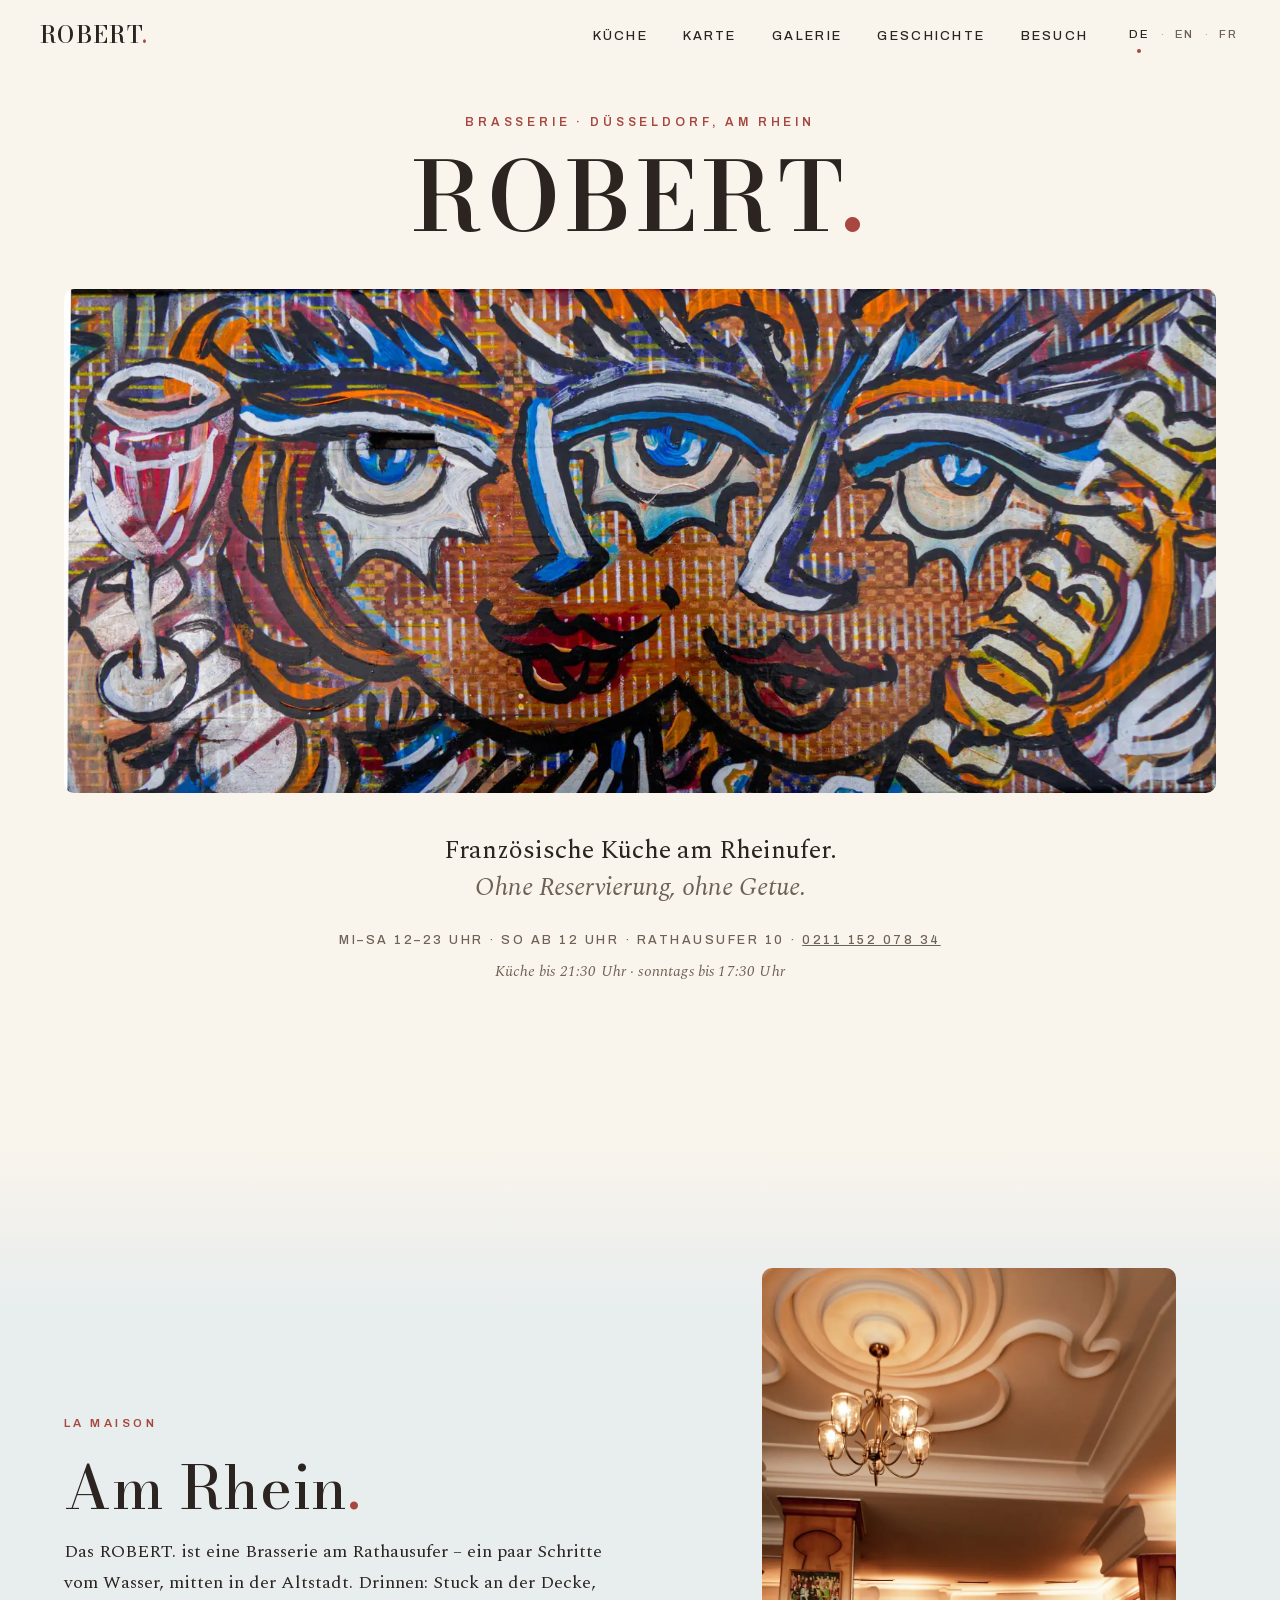
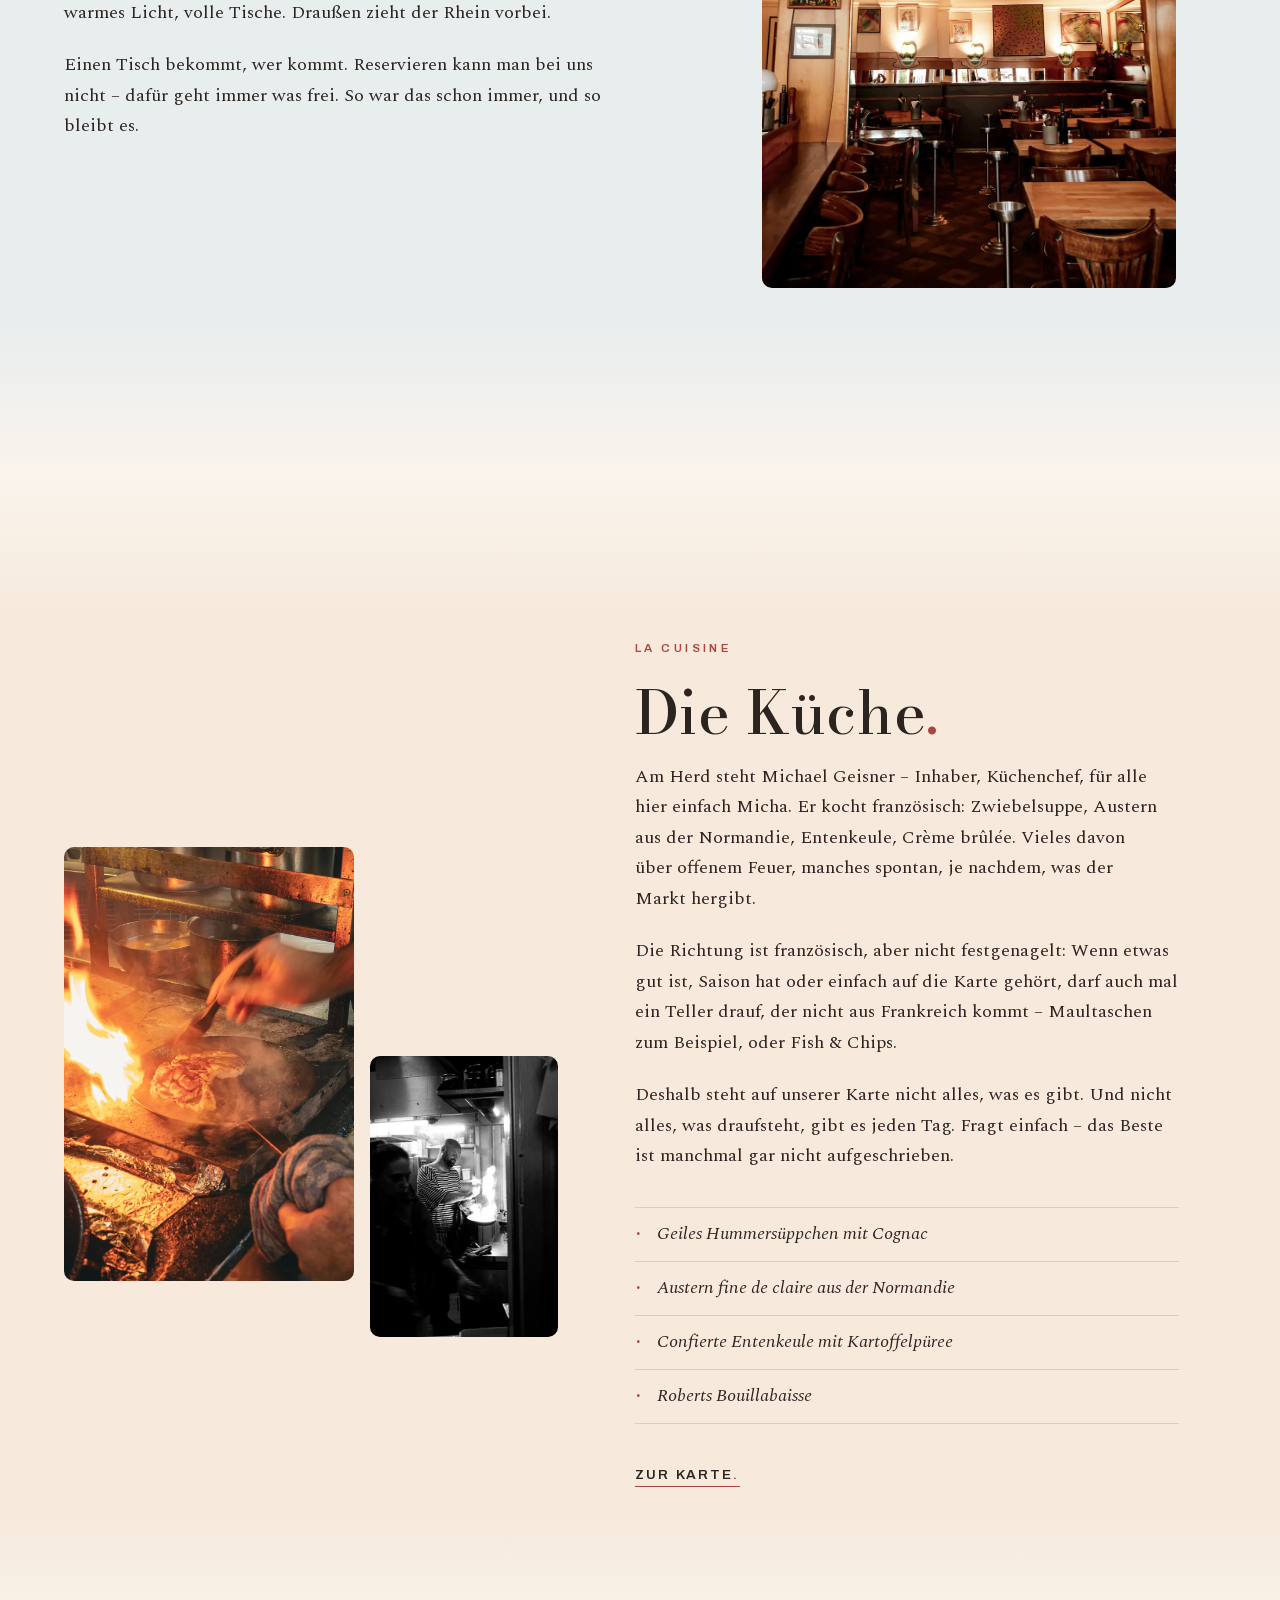
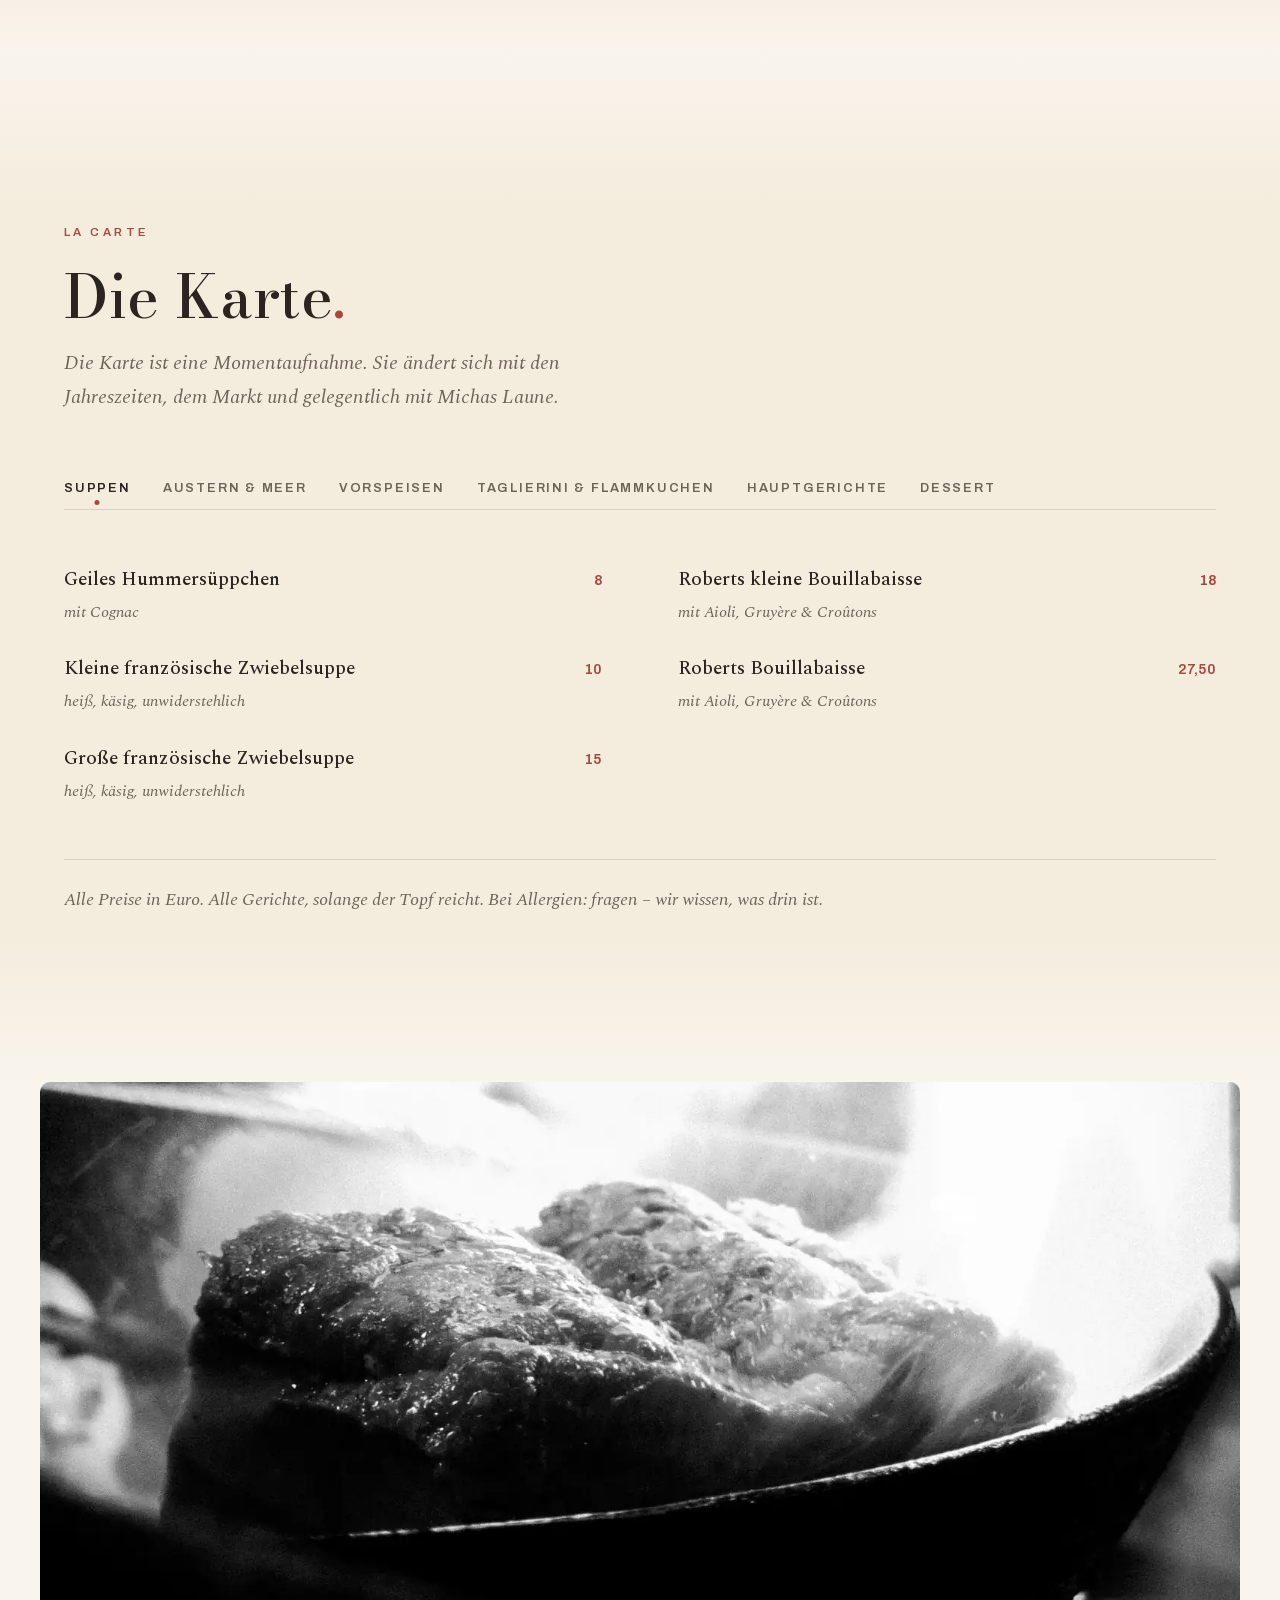
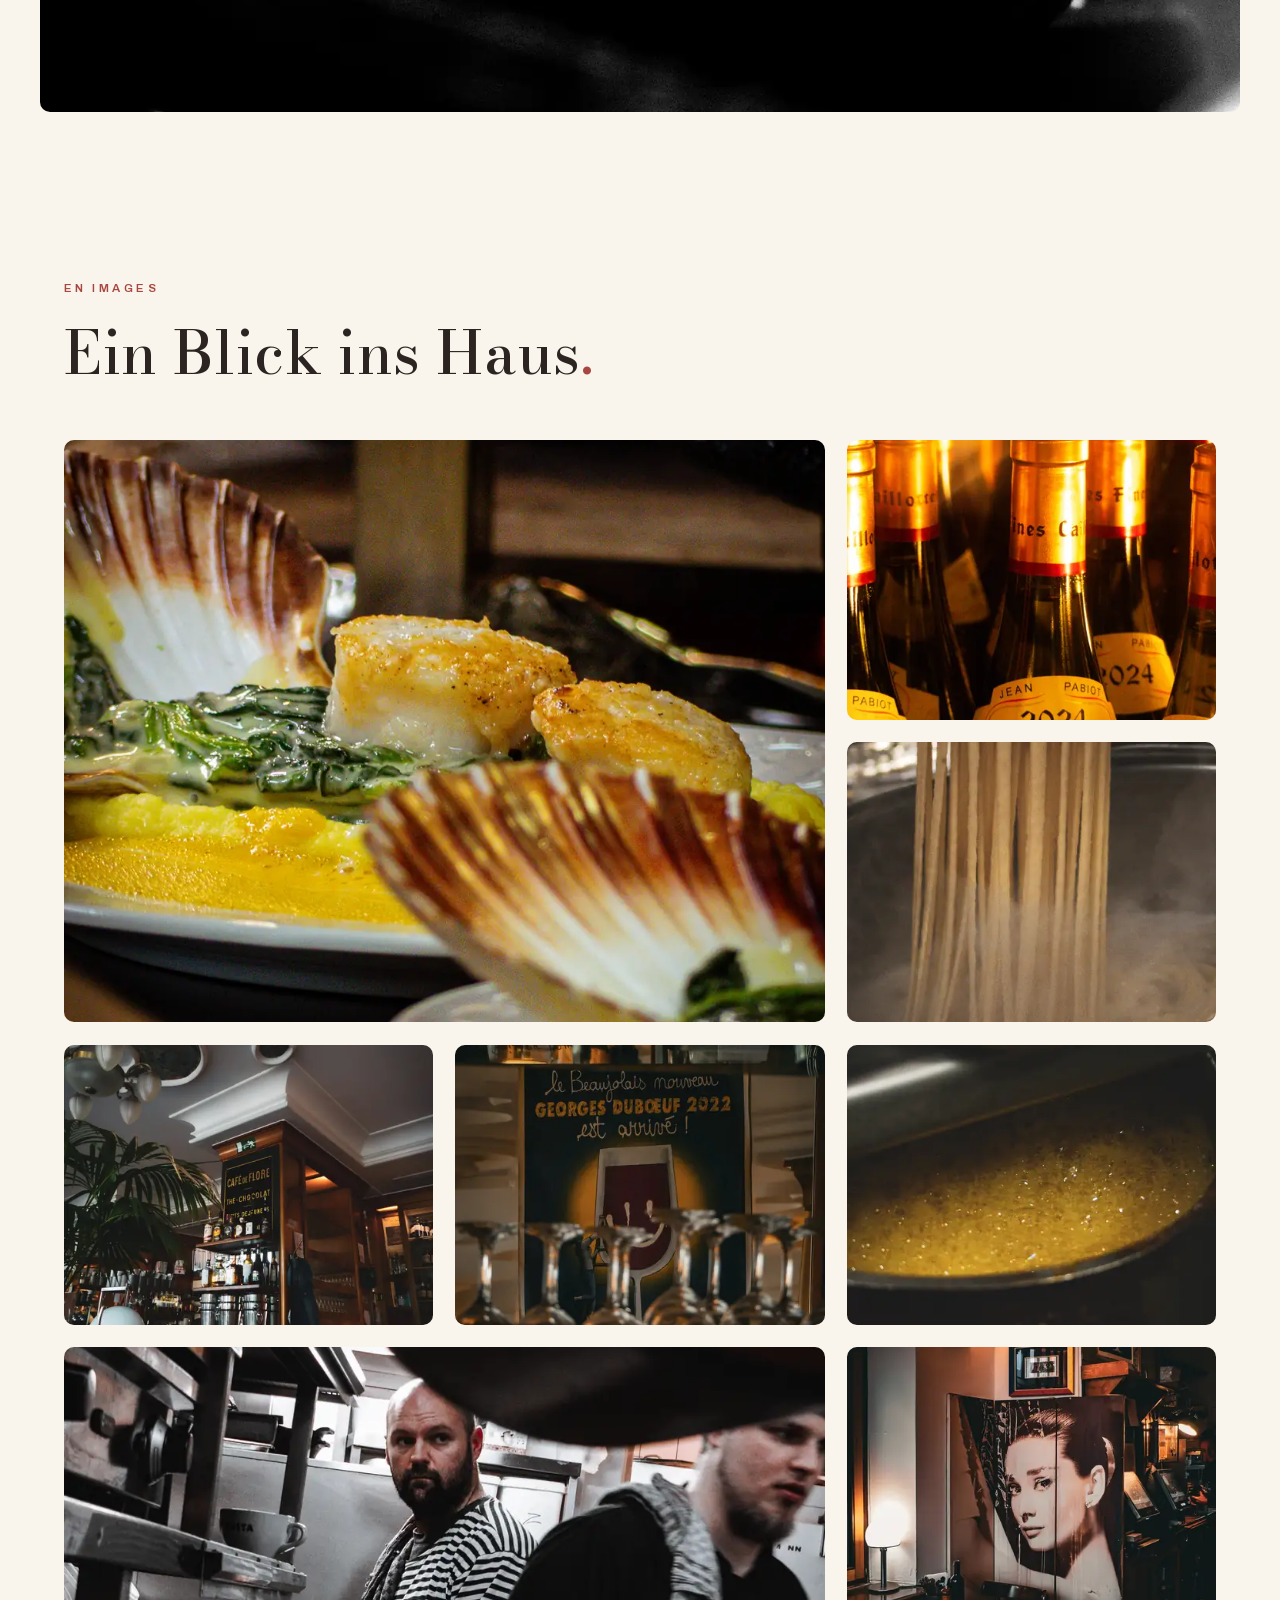
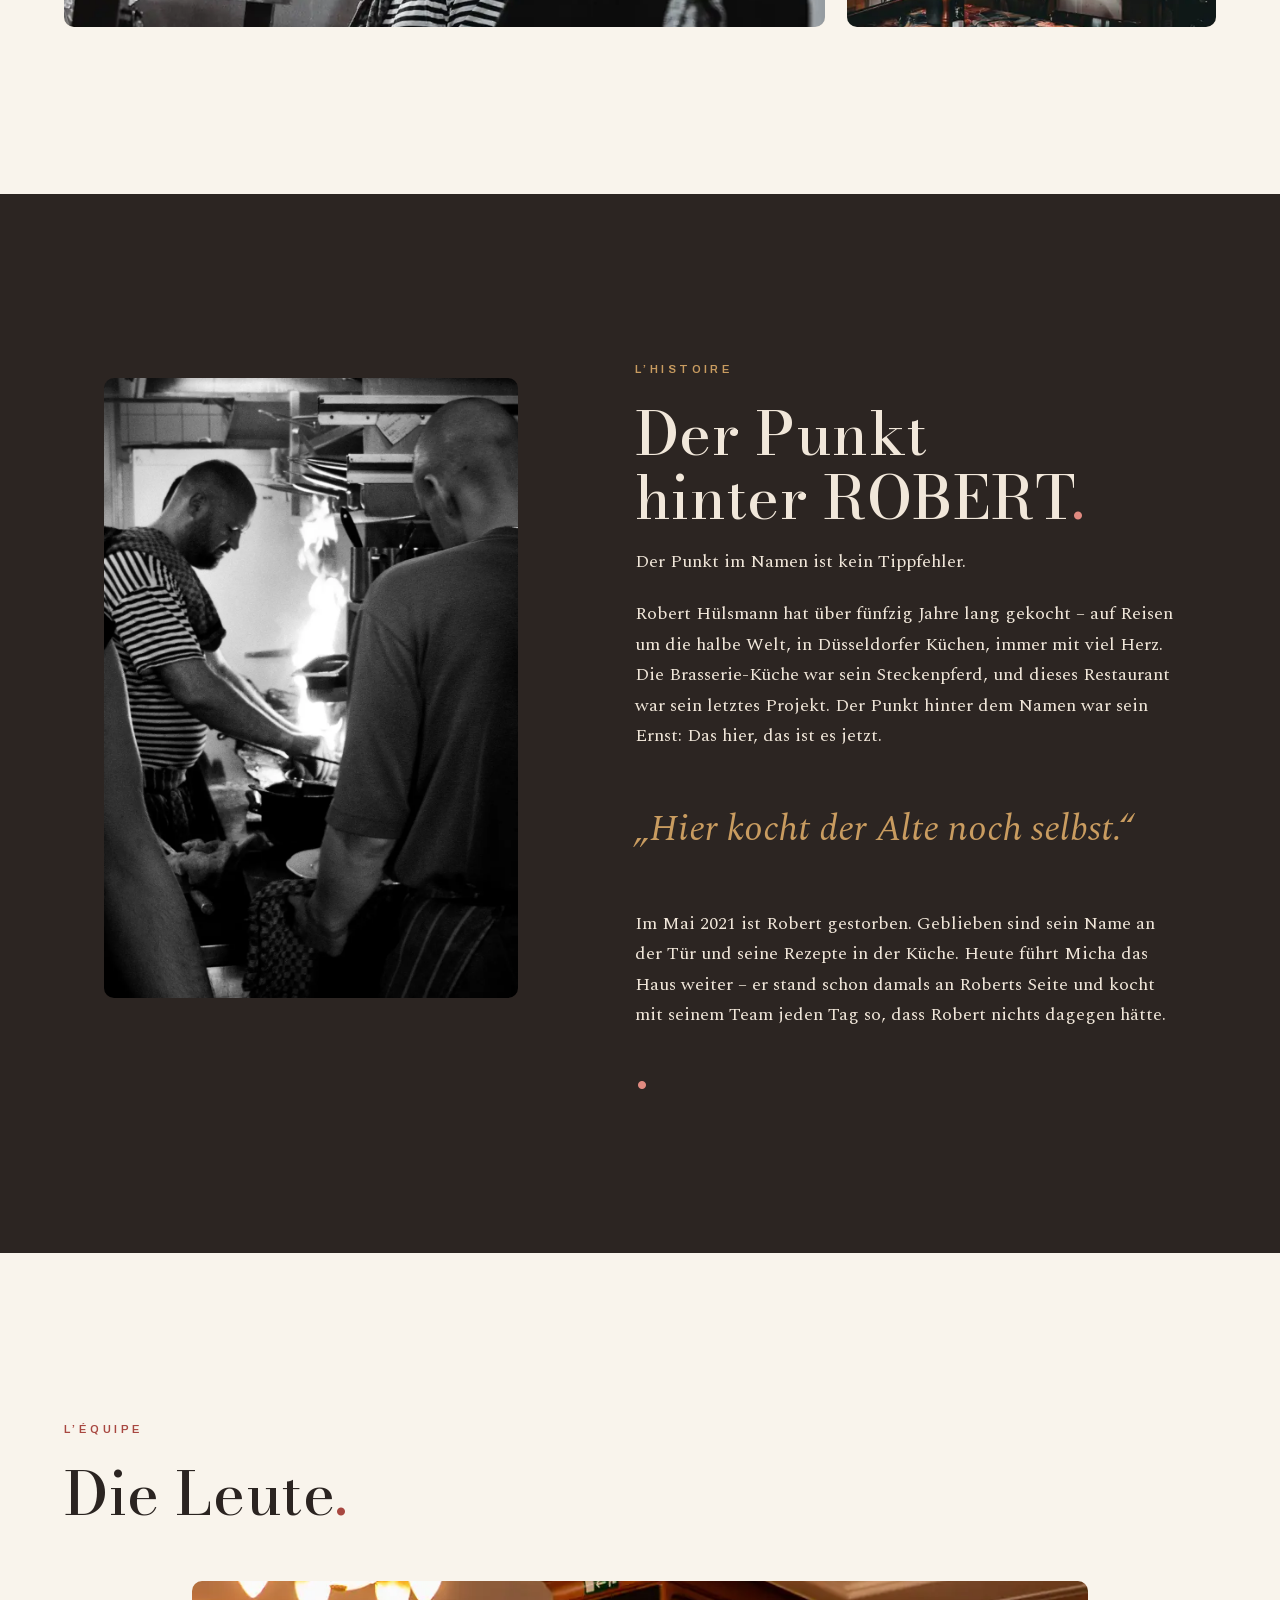
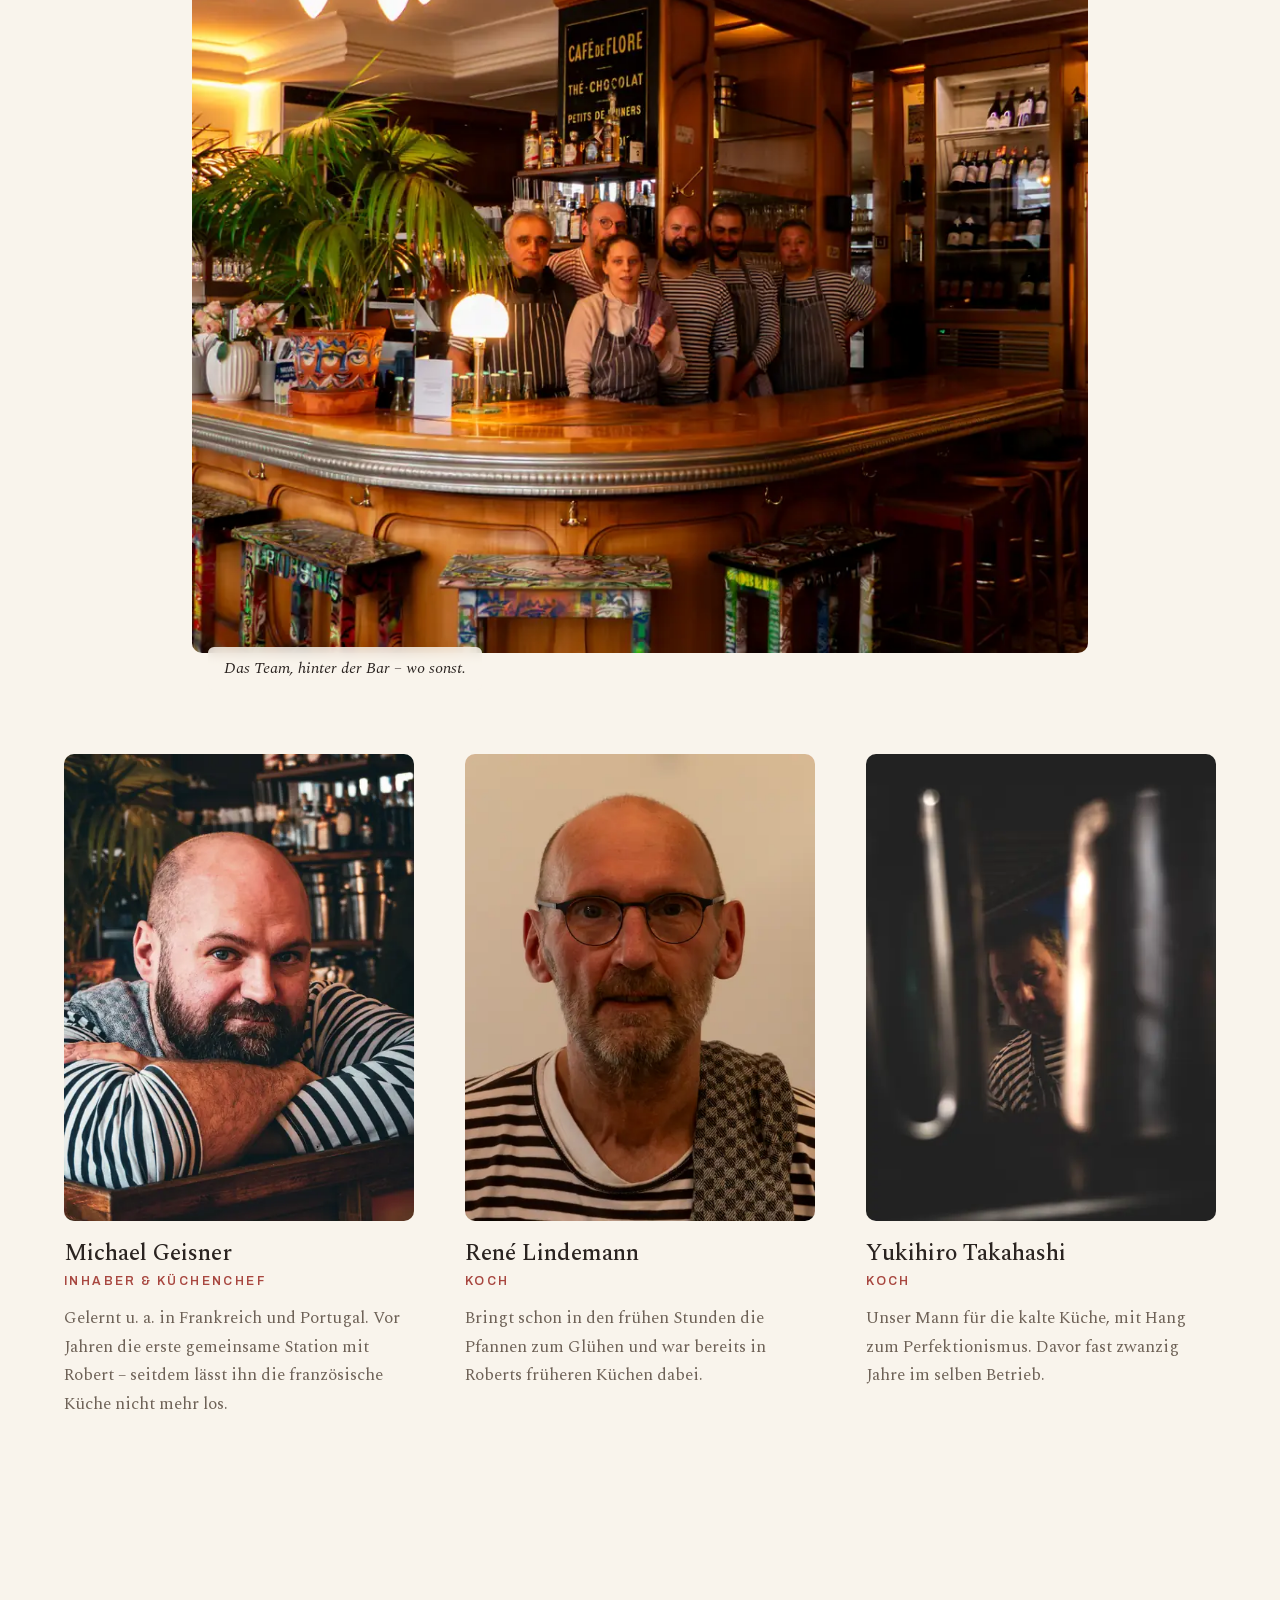
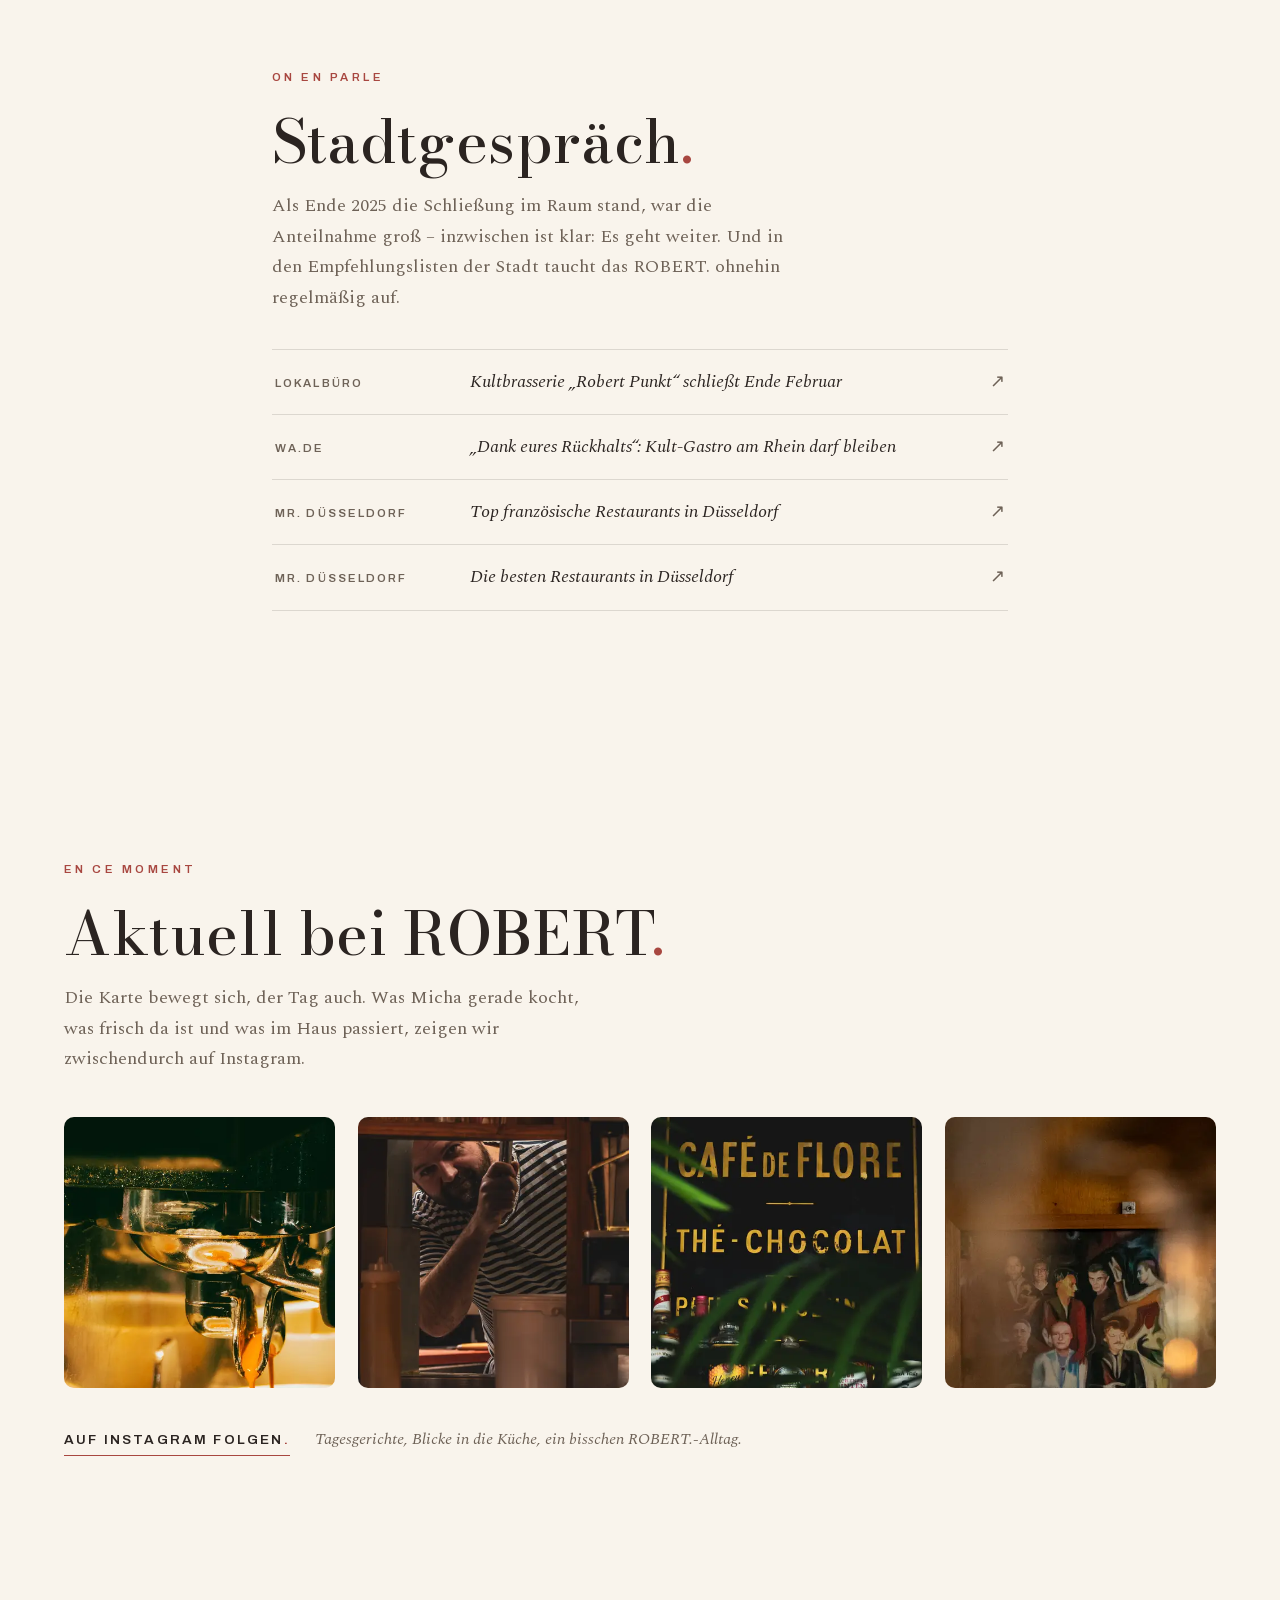
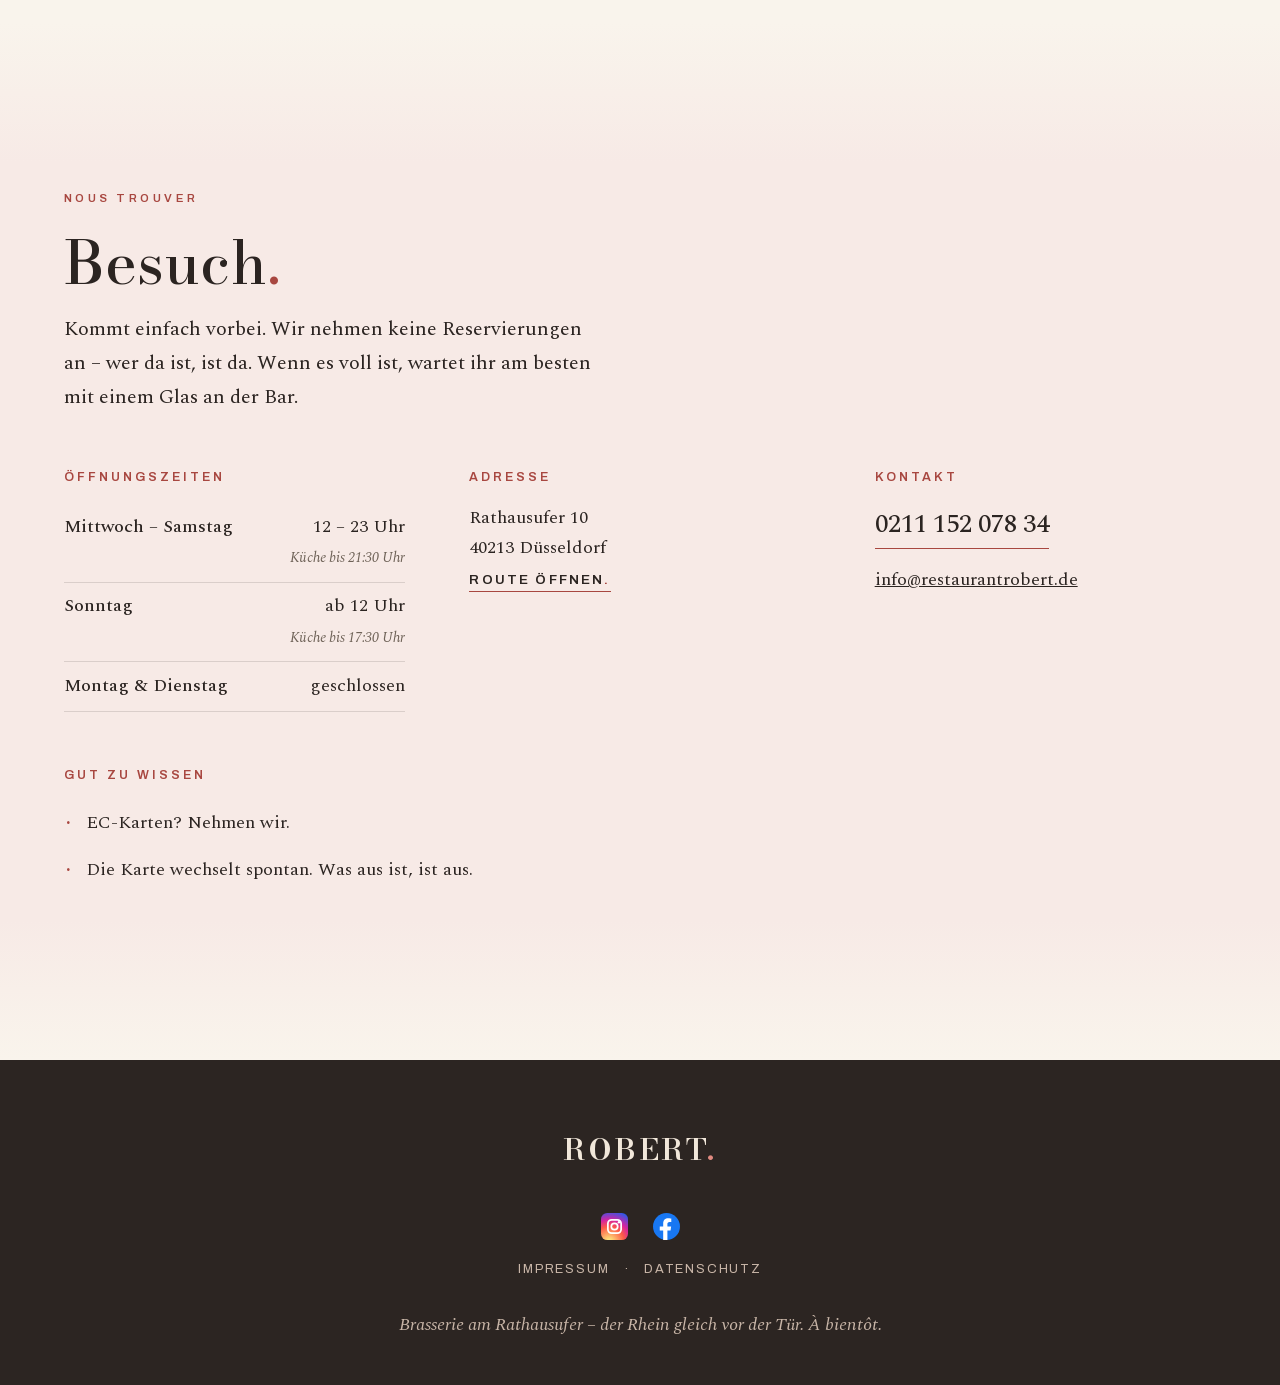
==== index.html @ f6222cc7 "Replace René portrait and complete final customer handoff polish Neues Porträt von René Lindemann (R" ====
<!DOCTYPE html>
<html lang="de" class="no-js">
<head>
  <meta charset="UTF-8">
  <meta name="viewport" content="width=device-width, initial-scale=1">
  <title>ROBERT. – Französische Brasserie am Rheinufer, Düsseldorf</title>
  <meta name="description" content="Das ROBERT. ist eine französische Brasserie am Rathausufer in der Düsseldorfer Altstadt. Zwiebelsuppe, Austern, Entenkeule – ohne Reservierung, ohne Getue. Mi–Sa 12–23 Uhr, So ab 12 Uhr.">
  <link rel="canonical" href="https://restaurantrobert.de/">
  <link rel="alternate" hreflang="de" href="https://restaurantrobert.de/">
  <link rel="alternate" hreflang="en" href="https://restaurantrobert.de/en.html">
  <link rel="alternate" hreflang="fr" href="https://restaurantrobert.de/fr.html">
  <link rel="alternate" hreflang="x-default" href="https://restaurantrobert.de/">
  <meta property="og:type" content="restaurant">
  <meta property="og:title" content="ROBERT. – Französische Brasserie am Rheinufer">
  <meta property="og:description" content="Französische Küche am Rathausufer in Düsseldorf. Ohne Reservierung, ohne Getue.">
  <!-- og:url/og:image zeigen auf die aktuell erreichbare Adresse, damit geteilte
       Links eine Vorschau haben. Beim Umzug auf restaurantrobert.de beide umstellen! -->
  <meta property="og:url" content="https://domekuester.github.io/restaurant-robert-redesign/">
  <meta property="og:image" content="https://domekuester.github.io/restaurant-robert-redesign/assets/photos/optimized/tisch-bemalt-1600.jpg">
  <meta property="og:locale" content="de_DE">
  <meta name="theme-color" content="#F9F4EC">
  <link rel="apple-touch-icon" href="assets/apple-touch-icon.png">
  <link rel="icon" href="data:image/svg+xml,%3Csvg xmlns='http://www.w3.org/2000/svg' viewBox='0 0 64 64'%3E%3Crect width='64' height='64' fill='%232C2522'/%3E%3Ctext x='32' y='44' font-family='Georgia,serif' font-size='36' fill='%23F1E8DA' text-anchor='middle'%3ER%3C/text%3E%3Ccircle cx='50' cy='42' r='4' fill='%23E08A80'/%3E%3C/svg%3E">
  <link rel="preload" href="assets/fonts/Spectral-400.woff2" as="font" type="font/woff2" crossorigin>
  <link rel="preload" href="assets/fonts/BodoniModa-600.woff2" as="font" type="font/woff2" crossorigin>
  <link rel="preload" href="assets/fonts/Archivo-400.woff2" as="font" type="font/woff2" crossorigin>
  <link rel="stylesheet" href="css/styles.css">
  <script>document.documentElement.classList.replace('no-js','js');</script>
  <script type="application/ld+json">
  {
    "@context": "https://schema.org",
    "@type": "Restaurant",
    "name": "Restaurant ROBERT.",
    "servesCuisine": "Französisch",
    "acceptsReservations": false,
    "priceRange": "€€",
    "telephone": "+4921115207834",
    "email": "info@restaurantrobert.de",
    "url": "https://restaurantrobert.de/",
    "image": "https://restaurantrobert.de/assets/photos/optimized/tisch-bemalt-1600.jpg",
    "sameAs": [
      "https://www.instagram.com/restaurantrobertpunkt",
      "https://www.facebook.com/RestaurantRobertPunkt"
    ],
    "address": {
      "@type": "PostalAddress",
      "streetAddress": "Rathausufer 10",
      "postalCode": "40213",
      "addressLocality": "Düsseldorf",
      "addressCountry": "DE"
    },
    "geo": { "@type": "GeoCoordinates", "latitude": 51.2244, "longitude": 6.7717 },
    "openingHoursSpecification": [
      { "@type": "OpeningHoursSpecification", "dayOfWeek": ["Wednesday","Thursday","Friday","Saturday"], "opens": "12:00", "closes": "23:00" },
      { "@type": "OpeningHoursSpecification", "dayOfWeek": "Sunday", "opens": "12:00", "closes": "17:30" }
    ],
    "paymentAccepted": "Cash, EC-Karte"
  }
  </script>
</head>
<body>

<a class="skip-link" href="#inhalt">Zum Inhalt springen</a>

<header class="kopf" id="kopf">
  <a class="kopf-marke" href="#top" aria-label="ROBERT. – zum Seitenanfang">ROBERT<span class="punkt">.</span></a>
  <div class="kopf-rechts">
    <nav class="kopf-nav" aria-label="Hauptnavigation">
      <ul>
        <li><a href="#kueche">Küche</a></li>
        <li><a href="#karte">Karte</a></li>
        <li><a href="#galerie">Galerie</a></li>
        <li><a href="#geschichte">Geschichte</a></li>
        <li><a href="#besuch">Besuch</a></li>
      </ul>
    </nav>
    <nav class="sprachen" aria-label="Sprache wählen">
      <a href="index.html" aria-current="page">DE</a><span aria-hidden="true">·</span><a href="en.html" lang="en" hreflang="en">EN</a><span aria-hidden="true">·</span><a href="fr.html" lang="fr" hreflang="fr">FR</a>
    </nav>
    <button class="nav-knopf" aria-expanded="false" aria-controls="nav-overlay">
      <span class="nav-knopf-linien" aria-hidden="true"></span>
      Menü
    </button>
  </div>
</header>

<!-- Mobiles Navigations-Overlay -->
<div class="nav-overlay" id="nav-overlay" hidden>
  <nav aria-label="Hauptnavigation mobil">
    <ul>
      <li><a href="#kueche">Küche</a></li>
      <li><a href="#karte">Karte</a></li>
      <li><a href="#galerie">Galerie</a></li>
      <li><a href="#geschichte">Geschichte</a></li>
      <li><a href="#besuch">Besuch</a></li>
    </ul>
  </nav>
  <nav class="sprachen sprachen--overlay" aria-label="Sprache wählen">
    <a href="index.html" aria-current="page">DE</a><span aria-hidden="true">·</span><a href="en.html" lang="en" hreflang="en">EN</a><span aria-hidden="true">·</span><a href="fr.html" lang="fr" hreflang="fr">FR</a>
  </nav>
  <div class="nav-overlay-info">
    <p><a href="tel:+4921115207834">0211&nbsp;152&nbsp;078&nbsp;34</a></p>
    <p>Mittwoch bis Samstag 12–23 Uhr · Sonntag ab 12 Uhr<br><span class="service-fein">Küche bis 21:30&nbsp;Uhr · sonntags bis 17:30&nbsp;Uhr</span><br>Rathausufer 10, Düsseldorf</p>
  </div>
</div>

<main id="inhalt">

  <!-- ===================== HERO: Masthead wie ein Titelblatt ===================== -->
  <section class="hero" id="top" aria-label="ROBERT. – Brasserie am Rheinufer">
    <p class="hero-eyebrow">Brasserie · Düsseldorf, am Rhein</p>
    <h1 class="hero-marke">ROBERT<span class="punkt">.</span></h1>
    <div class="hero-bild">
      <picture>
      <source type="image/webp"
              srcset="assets/photos/optimized/tisch-bemalt-480.webp 480w,
                      assets/photos/optimized/tisch-bemalt-960.webp 960w,
                      assets/photos/optimized/tisch-bemalt-1600.webp 1600w,
                      assets/photos/optimized/tisch-bemalt-2200.webp 2200w"
              sizes="(min-width: 76rem) 1152px, 100vw">
      <img
        src="assets/photos/optimized/tisch-bemalt-960.jpg"
        srcset="assets/photos/optimized/tisch-bemalt-480.jpg 480w,
                assets/photos/optimized/tisch-bemalt-960.jpg 960w,
                assets/photos/optimized/tisch-bemalt-1600.jpg 1600w,
                assets/photos/optimized/tisch-bemalt-2200.jpg 2200w"
        sizes="(min-width: 76rem) 1152px, 100vw"
        width="3967" height="1735"
        alt="Ein bemalter Tisch des ROBERT. von oben: bunte Gesichter, ein Weinglas und der gemalte Schriftzug ROBERT"
        fetchpriority="high">
      </picture>
    </div>
    <p class="hero-satz">Französische Küche am Rheinufer. <em>Ohne Reservierung, ohne Getue.</em></p>
    <p class="hero-info">
      <span class="hero-info-zeile">Mi–Sa 12–23&nbsp;Uhr&nbsp;·&nbsp;So ab 12&nbsp;Uhr</span><span class="hero-info-trenner" aria-hidden="true">&nbsp;·&nbsp;</span><span class="hero-info-zeile">Rathausufer&nbsp;10&nbsp;·&nbsp;<a href="tel:+4921115207834">0211&nbsp;152&nbsp;078&nbsp;34</a></span>
      <span class="service-fein">Küche bis 21:30&nbsp;Uhr · sonntags bis 17:30&nbsp;Uhr</span>
    </p>
  </section>

  <!-- ===================== INTRO / AM RHEIN ===================== -->
  <section class="abschnitt rhein" id="rhein">
    <div class="spalten spalten--text-links">
      <div class="spalten-text" data-reveal>
        <p class="eyebrow">La Maison</p>
        <h2>Am Rhein<span class="punkt">.</span></h2>
        <p>
          Das ROBERT. ist eine Brasserie am Rathausufer – ein paar Schritte vom Wasser,
          mitten in der Altstadt. Drinnen: Stuck an der Decke, warmes Licht, volle Tische.
          Draußen zieht der Rhein vorbei.
        </p>
        <p>
          Einen Tisch bekommt, wer kommt. Reservieren kann man bei uns nicht –
          dafür geht immer was frei. So war das schon immer, und so bleibt es.
        </p>
      </div>
      <figure class="spalten-bild" data-reveal>
        <picture>
        <source type="image/webp"
                srcset="assets/photos/optimized/gastraum-stuck-kronleuchter-480.webp 480w,
                  assets/photos/optimized/gastraum-stuck-kronleuchter-960.webp 960w"
                sizes="(min-width: 900px) 42vw, 100vw">
        <img
          src="assets/photos/optimized/gastraum-stuck-kronleuchter-960.jpg"
          srcset="assets/photos/optimized/gastraum-stuck-kronleuchter-480.jpg 480w,
                  assets/photos/optimized/gastraum-stuck-kronleuchter-960.jpg 960w"
          sizes="(min-width: 900px) 42vw, 100vw"
          width="2579" height="3861" loading="lazy"
          alt="Der Gastraum des ROBERT.: Stuckdecke mit Kronleuchter, dunkle Vertäfelung, gedeckte Holztische im warmen Lampenlicht">
        </picture>
      </figure>
    </div>
  </section>

  <!-- ===================== KÜCHE ===================== -->
  <section class="abschnitt kueche" id="kueche">
    <div class="spalten spalten--bild-links">
      <div class="kueche-bilder" data-reveal>
        <figure class="kueche-bild-gross">
          <picture>
          <source type="image/webp"
                  srcset="assets/photos/optimized/kueche-feuer-480.webp 480w,
                    assets/photos/optimized/kueche-feuer-960.webp 960w"
                  sizes="(min-width: 900px) 40vw, 100vw">
          <img
            src="assets/photos/optimized/kueche-feuer-960.jpg"
            srcset="assets/photos/optimized/kueche-feuer-480.jpg 480w,
                    assets/photos/optimized/kueche-feuer-960.jpg 960w"
            sizes="(min-width: 900px) 40vw, 100vw"
            width="2672" height="4000" loading="lazy"
            alt="Offenes Feuer in der Küche: eine Hand wendet Fleisch in der Pfanne, Flammen schlagen hoch">
          </picture>
        </figure>
        <figure class="kueche-bild-klein">
          <picture>
          <source type="image/webp"
                  srcset="assets/photos/optimized/kueche-flambe-sw-480.webp 480w,
                    assets/photos/optimized/kueche-flambe-sw-960.webp 960w"
                  sizes="(min-width: 900px) 20vw, 45vw">
          <img
            src="assets/photos/optimized/kueche-flambe-sw-480.jpg"
            srcset="assets/photos/optimized/kueche-flambe-sw-480.jpg 480w,
                    assets/photos/optimized/kueche-flambe-sw-960.jpg 960w"
            sizes="(min-width: 900px) 20vw, 45vw"
            width="2672" height="4000" loading="lazy"
            alt="Schwarzweiß: Michael flambiert in der engen Küche, die Flamme schlägt aus der Pfanne">
          </picture>
        </figure>
      </div>
      <div class="spalten-text" data-reveal>
        <p class="eyebrow">La Cuisine</p>
        <h2>Die Küche<span class="punkt">.</span></h2>
        <p>
          Am Herd steht Michael Geisner – Inhaber, Küchenchef, für alle hier
          einfach Micha. Er kocht französisch: Zwiebelsuppe, Austern aus der
          Normandie, Entenkeule, Crème brûlée. Vieles davon über offenem Feuer,
          manches spontan, je nachdem, was der Markt hergibt.
        </p>
        <p>
          Die Richtung ist französisch, aber nicht festgenagelt: Wenn etwas
          gut ist, Saison hat oder einfach auf die Karte gehört, darf auch mal
          ein Teller drauf, der nicht aus Frankreich kommt – Maultaschen zum
          Beispiel, oder Fish &amp; Chips.
        </p>
        <p>
          Deshalb steht auf unserer Karte nicht alles, was es gibt. Und nicht alles,
          was draufsteht, gibt es jeden Tag. Fragt einfach – das Beste ist manchmal
          gar nicht aufgeschrieben.
        </p>
        <ul class="kueche-klassiker">
          <li>Geiles Hummersüppchen mit Cognac</li>
          <li>Austern fine de claire aus der Normandie</li>
          <li>Confierte Entenkeule mit Kartoffelpüree</li>
          <li>Roberts Bouillabaisse</li>
        </ul>
        <a class="textlink" href="#karte">Zur Karte<span class="punkt">.</span></a>
      </div>
    </div>
  </section>

  <!-- ===================== SPEISEKARTE ===================== -->
  <!-- Gerichte und Preise: Stand restaurantrobert.de, Juli 2026 – vor Livegang gegenprüfen. -->
  <section class="abschnitt karte" id="karte">
    <div class="karte-innen">
      <header class="karte-kopf" data-reveal>
        <p class="eyebrow">La Carte</p>
        <h2>Die Karte<span class="punkt">.</span></h2>
        <p class="karte-einleitung">
          Die Karte ist eine Momentaufnahme. Sie ändert sich mit den Jahreszeiten,
          dem Markt und gelegentlich mit Michas Laune.
        </p>
      </header>

      <nav class="karte-tabs" aria-label="Kategorien der Speisekarte">
        <button aria-expanded="true" aria-controls="panel-suppen" data-panel="suppen">Suppen</button>
        <button aria-expanded="false" aria-controls="panel-meer" data-panel="meer">Austern &amp; Meer</button>
        <button aria-expanded="false" aria-controls="panel-vorspeisen" data-panel="vorspeisen">Vorspeisen</button>
        <button aria-expanded="false" aria-controls="panel-taglierini" data-panel="taglierini">Taglierini &amp; Flammkuchen</button>
        <button aria-expanded="false" aria-controls="panel-hauptgerichte" data-panel="hauptgerichte">Hauptgerichte</button>
        <button aria-expanded="false" aria-controls="panel-dessert" data-panel="dessert">Dessert</button>
      </nav>

      <div class="karte-panels">

        <section class="karte-panel ist-aktiv" id="panel-suppen" aria-label="Suppen">
          <h3 class="karte-panel-titel">Suppen</h3>
          <ul class="karte-liste">
            <li class="gericht">
              <p class="gericht-kopf"><span class="gericht-name">Geiles Hummersüppchen</span><span class="gericht-preis">8</span></p>
              <p class="gericht-info">mit Cognac</p>
            </li>
            <li class="gericht">
              <p class="gericht-kopf"><span class="gericht-name">Kleine französische Zwiebelsuppe</span><span class="gericht-preis">10</span></p>
              <p class="gericht-info">heiß, käsig, unwiderstehlich</p>
            </li>
            <li class="gericht">
              <p class="gericht-kopf"><span class="gericht-name">Große französische Zwiebelsuppe</span><span class="gericht-preis">15</span></p>
              <p class="gericht-info">heiß, käsig, unwiderstehlich</p>
            </li>
            <li class="gericht">
              <p class="gericht-kopf"><span class="gericht-name">Roberts kleine Bouillabaisse</span><span class="gericht-preis">18</span></p>
              <p class="gericht-info">mit Aioli, Gruyère &amp; Croûtons</p>
            </li>
            <li class="gericht">
              <p class="gericht-kopf"><span class="gericht-name">Roberts Bouillabaisse</span><span class="gericht-preis">27,50</span></p>
              <p class="gericht-info">mit Aioli, Gruyère &amp; Croûtons</p>
            </li>
          </ul>
        </section>

        <section class="karte-panel" id="panel-meer" aria-label="Austern und Meeresfrüchte">
          <h3 class="karte-panel-titel">Austern &amp; Meer</h3>
          <ul class="karte-liste">
            <li class="gericht">
              <p class="gericht-kopf"><span class="gericht-name">6 Austern fine de claire</span><span class="gericht-preis">26</span></p>
              <p class="gericht-info">aus der Normandie</p>
            </li>
            <li class="gericht">
              <p class="gericht-kopf"><span class="gericht-name">2 Austern fine de claire</span><span class="gericht-preis">12</span></p>
              <p class="gericht-info">gratiniert à la Rockefeller</p>
            </li>
            <li class="gericht">
              <p class="gericht-kopf"><span class="gericht-name">8 Meeresschnecken „Bulots“</span><span class="gericht-preis">14,50</span></p>
              <p class="gericht-info">mit Aioli und Schwarzbrot</p>
            </li>
            <li class="gericht">
              <p class="gericht-kopf"><span class="gericht-name">Crevettes rose</span><span class="gericht-preis">16,50</span></p>
              <p class="gericht-info">Mayonnaise und kleiner Salat</p>
            </li>
            <li class="gericht">
              <p class="gericht-kopf"><span class="gericht-name">Taschenkrebs aus der Bretagne</span><span class="gericht-preis">20</span></p>
              <p class="gericht-info">hausgemachte Mayonnaise</p>
            </li>
            <li class="gericht">
              <p class="gericht-kopf"><span class="gericht-name">Plateau fruits de mer</span><span class="gericht-preis">34</span></p>
              <p class="gericht-info">3 Austern, Crevettes rose, Bulots und Taschenkrebs</p>
            </li>
            <li class="gericht">
              <p class="gericht-kopf"><span class="gericht-name">Kleiner Topf Miesmuscheln</span><span class="gericht-preis">14</span></p>
              <p class="gericht-info">in Kokos-Curry-Sud mit buntem Wokgemüse</p>
            </li>
            <li class="gericht">
              <p class="gericht-kopf"><span class="gericht-name">Croquetten aus Belgien</span><span class="gericht-preis">17</span></p>
              <p class="gericht-info">mit Oktopus, Gruyère, Salat, Büsumer Krabben und Cocktailsauce</p>
            </li>
            <li class="gericht">
              <p class="gericht-kopf"><span class="gericht-name">Rochensalat</span><span class="gericht-preis">17</span></p>
              <p class="gericht-info">schwups in die Avocado – mit Salat und Kapern</p>
            </li>
            <li class="gericht">
              <p class="gericht-kopf"><span class="gericht-name">Carpaccio von mariniertem Lachs</span><span class="gericht-preis">18,50</span></p>
              <p class="gericht-info">Coquilles St. Jacques, petit Salat und Estragonsauce</p>
            </li>
            <li class="gericht">
              <p class="gericht-kopf"><span class="gericht-name">Gegrillter Oktopus</span><span class="gericht-preis">18,50</span></p>
              <p class="gericht-info">mit erfrischendem Orangen-Fenchel-Salat und Avocado</p>
            </li>
            <li class="gericht">
              <p class="gericht-kopf"><span class="gericht-name">Tuna-Tataki mit Sesam</span><span class="gericht-preis">19</span></p>
              <p class="gericht-info">Topinambur-Möhrensalat und Teriyaki-Sauce</p>
            </li>
          </ul>
        </section>

        <section class="karte-panel" id="panel-vorspeisen" aria-label="Vorspeisen und Salate">
          <h3 class="karte-panel-titel">Vorspeisen &amp; Salate</h3>
          <ul class="karte-liste">
            <li class="gericht">
              <p class="gericht-kopf"><span class="gericht-name">Vitello tonnato</span><span class="gericht-preis">17</span></p>
              <p class="gericht-info">dünn geschnittenes Kalbfleisch mit Thunfischsauce und Kapern</p>
            </li>
            <li class="gericht">
              <p class="gericht-kopf"><span class="gericht-name">Ziegenkäse gratiniert</span><span class="gericht-preis">14,50</span></p>
              <p class="gericht-info">Ahornsirup, Graupensalat, Kurkuma-Vinaigrette</p>
            </li>
            <li class="gericht">
              <p class="gericht-kopf"><span class="gericht-name">Steak american vom Kalb</span><span class="gericht-preis">16,50</span></p>
              <p class="gericht-info">roh angemacht wie in Belgien, mit Fritten und Cornichons</p>
            </li>
            <li class="gericht">
              <p class="gericht-kopf"><span class="gericht-name">Salat Landaise</span><span class="gericht-preis">28</span></p>
              <p class="gericht-info">Entenbrust, Entenmägen, Confit, Speck</p>
            </li>
            <li class="gericht">
              <p class="gericht-kopf"><span class="gericht-name">Lauwarme Wildlachsterrine (Label Rouge)</span><span class="gericht-preis">19</span></p>
              <p class="gericht-info">mit Preiselbeer-Meerrettich und Frisée</p>
            </li>
            <li class="gericht">
              <p class="gericht-kopf"><span class="gericht-name">Kalbskopfterrine „Tête de veau“</span><span class="gericht-preis">15</span></p>
              <p class="gericht-info">lauwarm serviert, Kapern und Sauce Gribiche</p>
            </li>
            <li class="gericht">
              <p class="gericht-kopf"><span class="gericht-name">Kalbsleberpastete, mit Liebe gemacht</span><span class="gericht-preis">14</span></p>
              <p class="gericht-info">Walnüsse, Cornichons, Salat mit Speck</p>
            </li>
            <li class="gericht">
              <p class="gericht-kopf"><span class="gericht-name">Kalbsbries-Nüsschen, leicht gebraten</span><span class="gericht-preis">18</span></p>
              <p class="gericht-info">Salat mit Walnuss und kräftiger Essigsauce</p>
            </li>
            <li class="gericht">
              <p class="gericht-kopf"><span class="gericht-name">Gratinierter Ochsenmarkknochen</span><span class="gericht-preis">17</span></p>
              <p class="gericht-info">mit Waldpilzen und kräftiger Jus</p>
            </li>
            <li class="gericht">
              <p class="gericht-kopf"><span class="gericht-name">Confierte Entenmägen</span><span class="gericht-preis">15,50</span></p>
              <p class="gericht-info">mit Belugalinsen, gemischtem Salat &amp; Speck</p>
            </li>
            <li class="gericht">
              <p class="gericht-kopf"><span class="gericht-name">Wirsing gratiniert</span><span class="gericht-preis">16</span></p>
              <p class="gericht-info">mit cremigen Waldpilzen, Selleriestroh, Parmesan und Trüffel</p>
            </li>
          </ul>
        </section>

        <section class="karte-panel" id="panel-taglierini" aria-label="Taglierini und Flammkuchen">
          <h3 class="karte-panel-titel">Taglierini &amp; Flammkuchen</h3>
          <ul class="karte-liste">
            <li class="gericht">
              <p class="gericht-kopf"><span class="gericht-name">Bergkäse-Safran-Knöpfli „Alpinstyle“</span><span class="gericht-preis">18,50</span></p>
              <p class="gericht-info">handgemacht, mit Schmorzwiebeln und Salat</p>
            </li>
            <li class="gericht">
              <p class="gericht-kopf"><span class="gericht-name">Taglierini, Vongole &amp; Moules</span><span class="gericht-preis">28</span></p>
              <p class="gericht-info">in Sauce Homard, mit Langustino und Rotgarnele</p>
            </li>
            <li class="gericht">
              <p class="gericht-kopf"><span class="gericht-name">Taglierini mit rahmigen Pilzen</span><span class="gericht-preis">18</span></p>
              <p class="gericht-info">und Gemüse</p>
            </li>
            <li class="gericht">
              <p class="gericht-kopf"><span class="gericht-name">Taglierini mit hausgebeiztem Lachs</span><span class="gericht-preis">18</span></p>
              <p class="gericht-info">und Gemüse</p>
            </li>
            <li class="gericht">
              <p class="gericht-kopf"><span class="gericht-name">Flammkuchen mit Ziegenkäse</span><span class="gericht-preis">15</span></p>
              <p class="gericht-info">Zwiebeln und Pflaumen</p>
            </li>
            <li class="gericht">
              <p class="gericht-kopf"><span class="gericht-name">Flammkuchen mit mariniertem Lachs</span><span class="gericht-preis">15</span></p>
              <p class="gericht-info">und Gemüse</p>
            </li>
          </ul>
        </section>

        <section class="karte-panel" id="panel-hauptgerichte" aria-label="Hauptgerichte">
          <h3 class="karte-panel-titel">Hauptgerichte</h3>
          <ul class="karte-liste">
            <li class="gericht">
              <p class="gericht-kopf"><span class="gericht-name">Confierte Entenkeule</span><span class="gericht-preis">36,50</span></p>
              <p class="gericht-info">Kartoffelpüree, Rotkohl, Maronen und Sauce</p>
            </li>
            <li class="gericht">
              <p class="gericht-kopf"><span class="gericht-name">Kalbsleber „Berliner Art“</span><span class="gericht-preis">21</span></p>
              <p class="gericht-info">mit buttrigem Kartoffelpüree, Calvadosäpfeln und Zwiebeln</p>
            </li>
            <li class="gericht">
              <p class="gericht-kopf"><span class="gericht-name">Grünkohl westfälische Art</span><span class="gericht-preis">20</span></p>
              <p class="gericht-info">mit Kartöffelchen, Wurzelgemüse, Mettwurst und Speck</p>
            </li>
            <li class="gericht">
              <p class="gericht-kopf"><span class="gericht-name">Handgemachte Maultaschen</span><span class="gericht-preis">18,50</span></p>
              <p class="gericht-info">in Butter geschwenkt, mit Pilzen und Selleriepüree</p>
            </li>
            <li class="gericht">
              <p class="gericht-kopf"><span class="gericht-name">Drei gebratene Wachtelbrüste</span><span class="gericht-preis">24</span></p>
              <p class="gericht-info">mit Schwarzwurzelgemüse und Kartoffelpü</p>
            </li>
            <li class="gericht">
              <p class="gericht-kopf"><span class="gericht-name">Roberts klassischer Muscheltopf</span><span class="gericht-preis">28</span></p>
              <p class="gericht-info">mit Fischsud, duftendem Wurzelgemüse &amp; Fritten</p>
            </li>
            <li class="gericht">
              <p class="gericht-kopf"><span class="gericht-name">Cordon bleu vom Kalb</span><span class="gericht-preis">36</span></p>
              <p class="gericht-info">mit getrüffeltem Gruyère, Spinat, Gratin &amp; Café de Paris</p>
            </li>
            <li class="gericht">
              <p class="gericht-kopf"><span class="gericht-name">Gepfefferte Lotte</span><span class="gericht-preis">30</span></p>
              <p class="gericht-info">mit buntem Pilzgemüse, Kartoffelpü und Zitronen-Beurre-blanc</p>
            </li>
            <li class="gericht">
              <p class="gericht-kopf"><span class="gericht-name">Gebratener Kabeljau</span><span class="gericht-preis">28</span></p>
              <p class="gericht-info">mit Senf-Spitzkohl und buttrigem Kartoffelpüree</p>
            </li>
            <li class="gericht">
              <p class="gericht-kopf"><span class="gericht-name">Jakobsmuscheln</span><span class="gericht-preis">28</span></p>
              <p class="gericht-info">cremiger Spinat, Kartoffelstampf, Hummersauce</p>
            </li>
            <li class="gericht">
              <p class="gericht-kopf"><span class="gericht-name">Lachs in Kräuterkruste</span><span class="gericht-preis">27,50</span></p>
              <p class="gericht-info">mit Wirsing-Risotto, Gemüse und Zitronen-Beurre-blanc</p>
            </li>
            <li class="gericht">
              <p class="gericht-kopf"><span class="gericht-name">Gebratene Calamari</span><span class="gericht-preis">23</span></p>
              <p class="gericht-info">mit pikantem schwarzem Bohnenpüree und Spinat</p>
            </li>
            <li class="gericht">
              <p class="gericht-kopf"><span class="gericht-name">Fish &amp; Chips vom Rotbarsch</span><span class="gericht-preis">24</span></p>
              <p class="gericht-info">wie in Brighton: Fritten, HP-Sauce, Gurkensalat</p>
            </li>
            <li class="gericht">
              <p class="gericht-kopf"><span class="gericht-name">Zwölf Stunden gegarte Spareribs</span><span class="gericht-preis">21</span></p>
              <p class="gericht-info">sensationell – mit Krautsalat und Fritten</p>
            </li>
            <li class="gericht">
              <p class="gericht-kopf"><span class="gericht-name">Glacierter Schweinebauch</span><span class="gericht-preis">19</span></p>
              <p class="gericht-info">Coquille St. Jacques, Hummerkrabben, schwarzes Bohnenpüree, Salat</p>
            </li>
            <li class="gericht">
              <p class="gericht-kopf"><span class="gericht-name">Kalbsbäckchen à la René</span><span class="gericht-preis">24</span></p>
              <p class="gericht-info">zart in Madeira geschmort, leicht temperierter Kartoffelsalat</p>
            </li>
            <li class="gericht">
              <p class="gericht-kopf"><span class="gericht-name">Kalbstafelspitz</span><span class="gericht-preis">19</span></p>
              <p class="gericht-info">mit seiner Bouillon, Apfelkompott, Püree und Rahmwirsing</p>
            </li>
            <li class="gericht">
              <p class="gericht-kopf"><span class="gericht-name">Original provenzalische Lammkeule</span><span class="gericht-preis">20</span></p>
              <p class="gericht-info">Kräuter, Flageolets, Spinat und Gratin</p>
            </li>
            <li class="gericht">
              <p class="gericht-kopf"><span class="gericht-name">Iberico-Carré mit Cumin</span><span class="gericht-preis">25,50</span></p>
              <p class="gericht-info">Bergkäse-Gratin, Senf-Spitzkohl und Jus</p>
            </li>
            <li class="gericht">
              <p class="gericht-kopf"><span class="gericht-name">Argentinisches Entrecôte</span><span class="gericht-preis">36,50</span></p>
              <p class="gericht-info">mit geröstetem Markknochen, Flageolets, Spinat, Gratin und Jus</p>
            </li>
            <li class="gericht">
              <p class="gericht-kopf"><span class="gericht-name">Gebratene Entenbrust „traditionell“</span><span class="gericht-preis">23</span></p>
              <p class="gericht-info">mit Rotkohlstampf und scharfer Nougatsauce</p>
            </li>
            <li class="gericht">
              <p class="gericht-kopf"><span class="gericht-name">Kikok-Hühnerbrust suprême</span><span class="gericht-preis">18,50</span></p>
              <p class="gericht-info">Ahornsirup, Aprikosen, Aligot – herzhaftes Käse-Kartoffelpü</p>
            </li>
            <li class="gericht">
              <p class="gericht-kopf"><span class="gericht-name">Renés „Rêve“-Currywurst</span><span class="gericht-preis">15</span></p>
              <p class="gericht-info">mit Pommes frites und Gurkensalat</p>
            </li>
          </ul>
        </section>

        <section class="karte-panel" id="panel-dessert" aria-label="Dessert">
          <h3 class="karte-panel-titel">Dessert</h3>
          <ul class="karte-liste">
            <li class="gericht">
              <p class="gericht-kopf"><span class="gericht-name">Französische Apfeltarte</span><span class="gericht-preis">8,50</span></p>
              <p class="gericht-info">mit Vanilleeis und Beeren</p>
            </li>
            <li class="gericht">
              <p class="gericht-kopf"><span class="gericht-name">Mousse au chocolat</span><span class="gericht-preis">6</span></p>
              <p class="gericht-info">mit Karamellsauce</p>
            </li>
            <li class="gericht">
              <p class="gericht-kopf"><span class="gericht-name">Feinster Vanilletopf Frankreichs</span><span class="gericht-preis">7,50</span></p>
              <p class="gericht-info">karamellisiert</p>
            </li>
            <li class="gericht">
              <p class="gericht-kopf"><span class="gericht-name">Himbeertraum</span><span class="gericht-preis">8,50</span></p>
              <p class="gericht-info">mit Vanilleeis &amp; gratinierter Konditorcreme</p>
            </li>
            <li class="gericht">
              <p class="gericht-kopf"><span class="gericht-name">Yukis Tiramisu, lecker schmecker</span><span class="gericht-preis">8,50</span></p>
              <p class="gericht-info">mit Mandarineneis</p>
            </li>
            <li class="gericht">
              <p class="gericht-kopf"><span class="gericht-name">Pampelmuse-Campari-Sorbet</span><span class="gericht-preis">10,50</span></p>
              <p class="gericht-info">gut aufgefüllt mit Crémant</p>
            </li>
            <li class="gericht">
              <p class="gericht-kopf"><span class="gericht-name">Passionsfrucht-Parfait</span><span class="gericht-preis">7,50</span></p>
              <p class="gericht-info">mit Beeren und Erdbeersauce</p>
            </li>
            <li class="gericht">
              <p class="gericht-kopf"><span class="gericht-name">Lauwarmer Schokoladenkuchen</span><span class="gericht-preis">8,50</span></p>
              <p class="gericht-info">mit Vanilleeis und Beeren</p>
            </li>
          </ul>
        </section>

      </div>

      <p class="karte-fussnote">
        Alle Preise in Euro. Alle Gerichte, solange der Topf reicht.
        Bei Allergien: fragen – wir wissen, was drin ist.
      </p>
    </div>
  </section>

  <!-- Vollbreites Zwischenbild: die Küche antwortet auf die Karte -->
  <figure class="zwischenbild">
    <picture>
    <source type="image/webp"
            srcset="assets/photos/optimized/kueche-fleisch-sw-480.webp 480w,
                    assets/photos/optimized/kueche-fleisch-sw-960.webp 960w,
                    assets/photos/optimized/kueche-fleisch-sw-1600.webp 1600w"
            sizes="100vw">
    <img src="assets/photos/optimized/kueche-fleisch-sw-960.jpg"
         srcset="assets/photos/optimized/kueche-fleisch-sw-480.jpg 480w,
                 assets/photos/optimized/kueche-fleisch-sw-960.jpg 960w,
                 assets/photos/optimized/kueche-fleisch-sw-1600.jpg 1600w"
         sizes="100vw"
         width="2672" height="4000" loading="lazy"
         alt="Schwarzweiß, ganz nah: Fleisch in der Pfanne über offenem Feuer, Flammen und Rauch dahinter">
    </picture>
  </figure>

  <!-- ===================== GALERIE ===================== -->
  <section class="abschnitt galerie" id="galerie">
    <header class="abschnitt-kopf" data-reveal>
      <p class="eyebrow">En Images</p>
      <h2>Ein Blick ins Haus<span class="punkt">.</span></h2>
    </header>
    <div class="galerie-raster">
      <figure data-reveal class="galerie-bild g1">
        <button class="galerie-zoom" aria-label="Bild vergrößern: Jakobsmuscheln in der Schale">
          <picture>
          <source type="image/webp"
                  srcset="assets/photos/optimized/teller-jakobsmuscheln-480.webp 480w,
                       assets/photos/optimized/teller-jakobsmuscheln-960.webp 960w,
                          assets/photos/optimized/teller-jakobsmuscheln-1600.webp 1600w"
                  sizes="(min-width: 900px) 63vw, 100vw">
          <img src="assets/photos/optimized/teller-jakobsmuscheln-960.jpg"
               srcset="assets/photos/optimized/teller-jakobsmuscheln-480.jpg 480w,
                       assets/photos/optimized/teller-jakobsmuscheln-960.jpg 960w,
                       assets/photos/optimized/teller-jakobsmuscheln-1600.jpg 1600w"
               sizes="(min-width: 900px) 63vw, 100vw"
               width="3000" height="4000" loading="lazy"
               alt="Gebratene Jakobsmuscheln, in der Schale serviert, mit Spinat und Safransauce">
          </picture>
        </button>
      </figure>
      <figure data-reveal class="galerie-bild g2">
        <button class="galerie-zoom" aria-label="Bild vergrößern: Weinflaschen im Regal">
          <picture>
          <source type="image/webp"
                  srcset="assets/photos/optimized/detail-weinflaschen-480.webp 480w,
                       assets/photos/optimized/detail-weinflaschen-960.webp 960w"
                  sizes="(min-width: 900px) 28vw, 50vw">
          <img src="assets/photos/optimized/detail-weinflaschen-480.jpg"
               srcset="assets/photos/optimized/detail-weinflaschen-480.jpg 480w,
                       assets/photos/optimized/detail-weinflaschen-960.jpg 960w"
               sizes="(min-width: 900px) 28vw, 50vw"
               width="2667" height="4000" loading="lazy"
               alt="Pouilly-Fumé-Flaschen mit goldenen Kapseln, dicht an dicht im warmen Licht">
          </picture>
        </button>
      </figure>
      <figure data-reveal class="galerie-bild g3">
        <button class="galerie-zoom" aria-label="Bild vergrößern: Spätzle aus der Presse">
          <picture>
          <source type="image/webp"
                  srcset="assets/photos/optimized/kueche-spaetzle-480.webp 480w,
                          assets/photos/optimized/kueche-spaetzle-960.webp 960w"
                  sizes="(min-width: 900px) 28vw, 50vw">
          <img src="assets/photos/optimized/kueche-spaetzle-480.jpg"
               srcset="assets/photos/optimized/kueche-spaetzle-480.jpg 480w,
                       assets/photos/optimized/kueche-spaetzle-960.jpg 960w"
               sizes="(min-width: 900px) 28vw, 50vw"
               width="1911" height="2867" loading="lazy"
               alt="Spätzleteig fällt aus der Presse in den dampfenden Topf">
          </picture>
        </button>
      </figure>
      <figure data-reveal class="galerie-bild g4">
        <button class="galerie-zoom" aria-label="Bild vergrößern: die Bar unter der Stuckdecke">
          <picture>
          <source type="image/webp"
                  srcset="assets/photos/optimized/gastraum-bar-480.webp 480w,
                          assets/photos/optimized/gastraum-bar-960.webp 960w"
                  sizes="(min-width: 900px) 28vw, 50vw">
          <img src="assets/photos/optimized/gastraum-bar-480.jpg"
               srcset="assets/photos/optimized/gastraum-bar-480.jpg 480w,
                       assets/photos/optimized/gastraum-bar-960.jpg 960w"
               sizes="(min-width: 900px) 28vw, 50vw"
               width="3000" height="4000" loading="lazy"
               alt="Die Bar unter der geschwungenen Stuckdecke: Kronleuchter, Palme, Flaschenregal und das Schild „Café de Flore“">
          </picture>
        </button>
      </figure>
      <figure data-reveal class="galerie-bild g5">
        <button class="galerie-zoom" aria-label="Bild vergrößern: Beaujolais-Plakat hinter Gläsern">
          <picture>
          <source type="image/webp"
                  srcset="assets/photos/optimized/detail-beaujolais-poster-480.webp 480w,
                          assets/photos/optimized/detail-beaujolais-poster-960.webp 960w"
                  sizes="(min-width: 900px) 28vw, 50vw">
          <img src="assets/photos/optimized/detail-beaujolais-poster-480.jpg"
               srcset="assets/photos/optimized/detail-beaujolais-poster-480.jpg 480w,
                       assets/photos/optimized/detail-beaujolais-poster-960.jpg 960w"
               sizes="(min-width: 900px) 28vw, 50vw"
               width="2672" height="4000" loading="lazy"
               alt="„Le Beaujolais nouveau est arrivé!“ – das Plakat hinter aufgereihten Gläsern im warmen Licht">
          </picture>
        </button>
      </figure>
      <figure data-reveal class="galerie-bild g6">
        <button class="galerie-zoom" aria-label="Bild vergrößern: Sauce im Topf">
          <picture>
          <source type="image/webp"
                  srcset="assets/photos/optimized/kueche-sauce-480.webp 480w,
                          assets/photos/optimized/kueche-sauce-960.webp 960w"
                  sizes="(min-width: 900px) 28vw, 50vw">
          <img src="assets/photos/optimized/kueche-sauce-480.jpg"
               srcset="assets/photos/optimized/kueche-sauce-480.jpg 480w,
                       assets/photos/optimized/kueche-sauce-960.jpg 960w"
               sizes="(min-width: 900px) 28vw, 50vw"
               width="2672" height="4000" loading="lazy"
               alt="Goldene Sauce köchelt im Topf, ganz nah – nur Blasen und warmes Licht">
          </picture>
        </button>
      </figure>
      <figure data-reveal class="galerie-bild g7">
        <button class="galerie-zoom" aria-label="Bild vergrößern: Ecke im Gastraum mit Kugellampe">
          <picture>
          <source type="image/webp"
                  srcset="assets/photos/optimized/gastraum-ecke-lampe-480.webp 480w,
                          assets/photos/optimized/gastraum-ecke-lampe-960.webp 960w"
                  sizes="(min-width: 900px) 28vw, 50vw">
          <img src="assets/photos/optimized/gastraum-ecke-lampe-480.jpg"
               srcset="assets/photos/optimized/gastraum-ecke-lampe-480.jpg 480w,
                       assets/photos/optimized/gastraum-ecke-lampe-960.jpg 960w"
               sizes="(min-width: 900px) 28vw, 50vw"
               width="2605" height="3899" loading="lazy"
               alt="Eine Ecke im Gastraum: Bilder an der Wand, eine kleine Kugellampe, bemalte Tische">
          </picture>
        </button>
      </figure>
      <figure data-reveal class="galerie-bild g8">
        <button class="galerie-zoom" aria-label="Bild vergrößern: zwei Köche im Service">
          <picture>
          <source type="image/webp"
                  srcset="assets/photos/optimized/kueche-koeche-480.webp 480w,
                          assets/photos/optimized/kueche-koeche-960.webp 960w,
                          assets/photos/optimized/kueche-koeche-1600.webp 1600w"
                  sizes="(min-width: 900px) 63vw, 100vw">
          <img src="assets/photos/optimized/kueche-koeche-960.jpg"
               srcset="assets/photos/optimized/kueche-koeche-480.jpg 480w,
                       assets/photos/optimized/kueche-koeche-960.jpg 960w,
                       assets/photos/optimized/kueche-koeche-1600.jpg 1600w"
               sizes="(min-width: 900px) 63vw, 100vw"
               width="2672" height="4000" loading="lazy"
               alt="Zwei Köche mitten im Service – einer blickt über die Schulter zur Kamera">
          </picture>
        </button>
      </figure>
    </div>
  </section>

  <!-- ===================== GESCHICHTE ===================== -->
  <section class="abschnitt geschichte" id="geschichte">
    <div class="spalten spalten--bild-links geschichte-spalten">
      <figure class="spalten-bild" data-reveal>
        <picture>
        <source type="image/webp"
                srcset="assets/photos/optimized/kueche-schwarzweiss-480.webp 480w,
                  assets/photos/optimized/kueche-schwarzweiss-960.webp 960w"
                sizes="(min-width: 900px) 42vw, 100vw">
        <img
          src="assets/photos/optimized/kueche-schwarzweiss-960.jpg"
          srcset="assets/photos/optimized/kueche-schwarzweiss-480.jpg 480w,
                  assets/photos/optimized/kueche-schwarzweiss-960.jpg 960w"
          sizes="(min-width: 900px) 42vw, 100vw"
          width="2672" height="4000" loading="lazy"
          alt="Schwarzweißfoto: zwei Köche am offenen Feuer in der Küche des ROBERT.">
        </picture>
      </figure>
      <div class="spalten-text" data-reveal>
        <p class="eyebrow">L’Histoire</p>
        <h2>Der Punkt hinter ROBERT<span class="punkt">.</span></h2>
        <p>
          Der Punkt im Namen ist kein Tippfehler.
        </p>
        <p>
          Robert Hülsmann hat über fünfzig Jahre lang gekocht – auf Reisen um die
          halbe Welt, in Düsseldorfer Küchen, immer mit viel Herz. Die Brasserie-Küche
          war sein Steckenpferd, und dieses Restaurant war sein letztes Projekt.
          Der Punkt hinter dem Namen war sein Ernst: Das hier, das ist es jetzt.
        </p>
        <blockquote class="geschichte-zitat">
          <p>„Hier kocht der Alte noch selbst.“</p>
        </blockquote>
        <p>
          Im Mai 2021 ist Robert gestorben. Geblieben sind sein Name an der Tür
          und seine Rezepte in der Küche. Heute führt Micha das Haus weiter –
          er stand schon damals an Roberts Seite und kocht mit seinem Team
          jeden Tag so, dass Robert nichts dagegen hätte.
        </p>
        <p class="geschichte-schlusspunkt" aria-hidden="true">.</p>
      </div>
    </div>
  </section>

  <!-- ===================== TEAM ===================== -->
  <section class="abschnitt team" id="team">
    <header class="abschnitt-kopf" data-reveal>
      <p class="eyebrow">L’Équipe</p>
      <h2>Die Leute<span class="punkt">.</span></h2>
    </header>
    <figure class="team-gruppenbild" data-reveal>
      <picture>
      <source type="image/webp"
              srcset="assets/photos/optimized/team-an-der-bar-480.webp 480w,
                assets/photos/optimized/team-an-der-bar-960.webp 960w,
                          assets/photos/optimized/team-an-der-bar-1600.webp 1600w"
              sizes="(min-width: 960px) 896px, 100vw">
      <img
        src="assets/photos/optimized/team-an-der-bar-960.jpg"
        srcset="assets/photos/optimized/team-an-der-bar-480.jpg 480w,
                assets/photos/optimized/team-an-der-bar-960.jpg 960w,
                       assets/photos/optimized/team-an-der-bar-1600.jpg 1600w"
        sizes="(min-width: 960px) 896px, 100vw"
        width="2672" height="4000" loading="lazy"
        alt="Das Team des ROBERT. hinter der geschwungenen Holzbar, über ihnen die Stuckdecke">
      </picture>
      <figcaption>Das Team, hinter der Bar – wo sonst.</figcaption>
    </figure>
    <div class="team-raster">
      <article class="team-person" data-reveal>
        <figure class="team-foto">
          <picture>
          <source type="image/webp"
                  srcset="assets/photos/optimized/team-michael-geisner-480.webp 480w,
                       assets/photos/optimized/team-michael-geisner-960.webp 960w"
                  sizes="(min-width: 900px) 22vw, 100vw">
          <img src="assets/photos/optimized/team-michael-geisner-480.jpg"
               srcset="assets/photos/optimized/team-michael-geisner-480.jpg 480w,
                       assets/photos/optimized/team-michael-geisner-960.jpg 960w"
               sizes="(min-width: 900px) 22vw, 100vw"
               width="2672" height="4000" loading="lazy"
               alt="Michael Geisner lehnt an der Bar, Ringelshirt, freundlicher Blick">
          </picture>
        </figure>
        <h3>Michael Geisner</h3>
        <p class="team-rolle">Inhaber &amp; Küchenchef</p>
        <p>Gelernt u.&nbsp;a. in Frankreich und Portugal. Vor Jahren die erste
           gemeinsame Station mit Robert – seitdem lässt ihn die französische
           Küche nicht mehr los.</p>
      </article>
      <article class="team-person" data-reveal>
        <figure class="team-foto">
          <picture>
          <source type="image/webp"
                  srcset="assets/photos/optimized/team-rene-lindemann-480.webp 480w,
                       assets/photos/optimized/team-rene-lindemann-960.webp 960w"
                  sizes="(min-width: 900px) 22vw, 100vw">
          <img src="assets/photos/optimized/team-rene-lindemann-480.jpg"
               srcset="assets/photos/optimized/team-rene-lindemann-480.jpg 480w,
                       assets/photos/optimized/team-rene-lindemann-960.jpg 960w"
               sizes="(min-width: 900px) 22vw, 100vw"
               width="2204" height="2939" loading="lazy"
               alt="Porträt von René Lindemann">
          </picture>
        </figure>
        <h3>René Lindemann</h3>
        <p class="team-rolle">Koch</p>
        <p>Bringt schon in den frühen Stunden die Pfannen zum Glühen und war
           bereits in Roberts früheren Küchen dabei.</p>
      </article>
      <article class="team-person" data-reveal>
        <figure class="team-foto">
          <picture>
          <source type="image/webp"
                  srcset="assets/photos/optimized/team-yukihiro-takahashi-480.webp 480w,
                    assets/photos/optimized/team-yukihiro-takahashi-960.webp 960w"
                  sizes="(min-width: 900px) 22vw, 100vw">
          <img src="assets/photos/optimized/team-yukihiro-takahashi-480.jpg"
               srcset="assets/photos/optimized/team-yukihiro-takahashi-480.jpg 480w,
                       assets/photos/optimized/team-yukihiro-takahashi-960.jpg 960w"
               sizes="(min-width: 900px) 22vw, 100vw"
               width="2672" height="4000" loading="lazy"
               alt="Yukihiro Takahashi, konzentriert bei der Arbeit – fotografiert durch das Küchenregal">
          </picture>
        </figure>
        <h3>Yukihiro Takahashi</h3>
        <p class="team-rolle">Koch</p>
        <p>Unser Mann für die kalte Küche, mit Hang zum Perfektionismus.
           Davor fast zwanzig Jahre im selben Betrieb.</p>
      </article>
    </div>
  </section>

  <!-- ===================== PRESSE / STADTGESPRÄCH ===================== -->
  <section class="abschnitt presse" id="presse">
    <div class="presse-innen">
      <header class="abschnitt-kopf" data-reveal>
        <p class="eyebrow">On En Parle</p>
        <h2>Stadtgespräch<span class="punkt">.</span></h2>
        <p class="presse-satz">
          Als Ende 2025 die Schließung im Raum stand, war die Anteilnahme
          groß – inzwischen ist klar: Es geht weiter. Und in den
          Empfehlungslisten der Stadt taucht das ROBERT. ohnehin
          regelmäßig auf.
        </p>
      </header>
      <ul class="presse-liste" data-reveal>
        <li>
          <a href="https://lokalbuero.com/2025/10/22/kultbrasserie-robert-punkt-schliesst-ende-februar/" rel="noopener" target="_blank">
            <span class="presse-quelle">Lokalbüro</span>
            <span class="presse-titel">Kultbrasserie „Robert Punkt“ schließt Ende Februar</span>
            <span class="presse-pfeil" aria-hidden="true">↗</span>
          </a>
        </li>
        <li>
          <a href="https://www.wa.de/nordrhein-westfalen/rhein-muss-schliessen-robert-punkt-duesseldorf-lassen-uns-biegen-aber-niemals-brechen-kult-gastro-zr-94019928.html" rel="noopener" target="_blank">
            <span class="presse-quelle">WA.de</span>
            <span class="presse-titel">„Dank eures Rückhalts“: Kult-Gastro am Rhein darf bleiben</span>
            <span class="presse-pfeil" aria-hidden="true">↗</span>
          </a>
        </li>
        <li>
          <a href="https://www.mrduesseldorf.de/top-franzoesische-restaurants-in-duesseldorf/" rel="noopener" target="_blank">
            <span class="presse-quelle">Mr. Düsseldorf</span>
            <span class="presse-titel">Top französische Restaurants in Düsseldorf</span>
            <span class="presse-pfeil" aria-hidden="true">↗</span>
          </a>
        </li>
        <li>
          <a href="https://www.mrduesseldorf.de/die-besten-restaurants-in-duesseldorf/" rel="noopener" target="_blank">
            <span class="presse-quelle">Mr. Düsseldorf</span>
            <span class="presse-titel">Die besten Restaurants in Düsseldorf</span>
            <span class="presse-pfeil" aria-hidden="true">↗</span>
          </a>
        </li>
      </ul>
    </div>
  </section>

  <!-- ===================== INSTAGRAM ===================== -->
  <!-- Statischer Teaser, bewusst ohne Instagram-Embed: kein Tracking,
       keine Cookies, keine Drittanbieter-Skripte. Die Kacheln sind
       eigene Fotos und verlinken aufs Profil. Spätere automatische
       Aktualisierung: siehe README, „Instagram automatisch aktualisieren". -->
  <section class="abschnitt instagram" id="instagram">
    <div class="instagram-innen">
      <header class="abschnitt-kopf" data-reveal>
        <p class="eyebrow">En Ce Moment</p>
        <h2>Aktuell bei ROBERT<span class="punkt">.</span></h2>
        <p class="instagram-satz">
          Die Karte bewegt sich, der Tag auch. Was Micha gerade kocht,
          was frisch da ist und was im Haus passiert, zeigen wir
          zwischendurch auf Instagram.
        </p>
      </header>
      <ul class="instagram-raster" data-reveal>
        <li>
          <a href="https://www.instagram.com/restaurantrobertpunkt" rel="noopener" target="_blank" aria-label="Zum Instagram-Profil von ROBERT. – laufender Espresso (öffnet in neuem Tab)">
            <picture>
            <source type="image/webp"
                    srcset="assets/photos/optimized/detail-espresso-480.webp 480w,
                            assets/photos/optimized/detail-espresso-960.webp 960w"
                    sizes="(min-width: 900px) 24vw, 50vw">
            <img src="assets/photos/optimized/detail-espresso-480.jpg"
                 srcset="assets/photos/optimized/detail-espresso-480.jpg 480w,
                         assets/photos/optimized/detail-espresso-960.jpg 960w"
                 sizes="(min-width: 900px) 24vw, 50vw"
                 width="1924" height="2200" loading="lazy"
                 alt="Espresso läuft aus dem Siebträger in die Tasse, alles im warmen Goldlicht">
            </picture>
          </a>
        </li>
        <li>
          <a href="https://www.instagram.com/restaurantrobertpunkt" rel="noopener" target="_blank" aria-label="Zum Instagram-Profil von ROBERT. – Michael an der Durchreiche (öffnet in neuem Tab)">
            <picture>
            <source type="image/webp"
                    srcset="assets/photos/optimized/kueche-durchreiche-480.webp 480w,
                            assets/photos/optimized/kueche-durchreiche-960.webp 960w"
                    sizes="(min-width: 900px) 24vw, 50vw">
            <img src="assets/photos/optimized/kueche-durchreiche-480.jpg"
                 srcset="assets/photos/optimized/kueche-durchreiche-480.jpg 480w,
                         assets/photos/optimized/kueche-durchreiche-960.jpg 960w"
                 sizes="(min-width: 900px) 24vw, 50vw"
                 width="2715" height="3620" loading="lazy"
                 alt="Michael schaut durch die Durchreiche der Küche in den Gastraum">
            </picture>
          </a>
        </li>
        <li>
          <a href="https://www.instagram.com/restaurantrobertpunkt" rel="noopener" target="_blank" aria-label="Zum Instagram-Profil von ROBERT. – das Café-de-Flore-Schild an der Bar (öffnet in neuem Tab)">
            <picture>
            <source type="image/webp"
                    srcset="assets/photos/optimized/detail-cafe-de-flore-480.webp 480w,
                            assets/photos/optimized/detail-cafe-de-flore-960.webp 960w"
                    sizes="(min-width: 900px) 24vw, 50vw">
            <img src="assets/photos/optimized/detail-cafe-de-flore-480.jpg"
                 srcset="assets/photos/optimized/detail-cafe-de-flore-480.jpg 480w,
                         assets/photos/optimized/detail-cafe-de-flore-960.jpg 960w"
                 sizes="(min-width: 900px) 24vw, 50vw"
                 width="2662" height="3985" loading="lazy"
                 alt="Das alte Café-de-Flore-Schild hinter Palmwedeln, goldene Schrift auf Schwarz">
            </picture>
          </a>
        </li>
        <li>
          <a href="https://www.instagram.com/restaurantrobertpunkt" rel="noopener" target="_blank" aria-label="Zum Instagram-Profil von ROBERT. – das Gemälde im Gastraum (öffnet in neuem Tab)">
            <picture>
            <source type="image/webp"
                    srcset="assets/photos/optimized/detail-gemaelde-480.webp 480w,
                            assets/photos/optimized/detail-gemaelde-960.webp 960w"
                    sizes="(min-width: 900px) 24vw, 50vw">
            <img src="assets/photos/optimized/detail-gemaelde-480.jpg"
                 srcset="assets/photos/optimized/detail-gemaelde-480.jpg 480w,
                         assets/photos/optimized/detail-gemaelde-960.jpg 960w"
                 sizes="(min-width: 900px) 24vw, 50vw"
                 width="1673" height="2306" loading="lazy"
                 alt="Das gerahmte Gemälde an der Holzwand des Gastraums, durch warmes Licht fotografiert">
            </picture>
          </a>
        </li>
      </ul>
      <p class="instagram-fuss" data-reveal>
        <a class="textlink" href="https://www.instagram.com/restaurantrobertpunkt" rel="noopener" target="_blank" aria-label="ROBERT. auf Instagram folgen (öffnet in neuem Tab)">Auf Instagram folgen<span class="punkt">.</span></a>
        <span class="instagram-hinweis">Tagesgerichte, Blicke in die Küche, ein bisschen ROBERT.-Alltag.</span>
      </p>
    </div>
  </section>

  <!-- ===================== BESUCH ===================== -->
  <section class="abschnitt besuch" id="besuch">
    <div class="besuch-innen">
      <header class="abschnitt-kopf" data-reveal>
        <p class="eyebrow">Nous Trouver</p>
        <h2>Besuch<span class="punkt">.</span></h2>
        <p class="besuch-einleitung">
          Kommt einfach vorbei. Wir nehmen keine Reservierungen an – wer da ist,
          ist da. Wenn es voll ist, wartet ihr am besten mit einem Glas an der Bar.
        </p>
      </header>
      <div class="besuch-raster" data-reveal>
        <div class="besuch-block">
          <h3>Öffnungszeiten</h3>
          <dl class="zeiten">
            <div><dt>Mittwoch – Samstag</dt><dd>12 – 23 Uhr<br><span class="zeiten-hinweis">Küche bis 21:30&nbsp;Uhr</span></dd></div>
            <div><dt>Sonntag</dt><dd>ab 12 Uhr<br><span class="zeiten-hinweis">Küche bis 17:30&nbsp;Uhr</span></dd></div>
            <div><dt>Montag &amp; Dienstag</dt><dd>geschlossen</dd></div>
          </dl>
        </div>
        <div class="besuch-block">
          <h3>Adresse</h3>
          <p>
            Rathausufer 10<br>
            40213 Düsseldorf<br>
            <a class="textlink" href="https://www.google.com/maps/search/?api=1&amp;query=Restaurant+ROBERT+Rathausufer+10+40213+D%C3%BCsseldorf" rel="noopener" target="_blank">Route öffnen<span class="punkt">.</span></a>
          </p>
        </div>
        <div class="besuch-block">
          <h3>Kontakt</h3>
          <p>
            <a class="besuch-tel" href="tel:+4921115207834">0211&nbsp;152&nbsp;078&nbsp;34</a><br>
            <a href="mailto:info@restaurantrobert.de">info@restaurantrobert.de</a>
          </p>
        </div>
      </div>
      <div class="besuch-hinweise" data-reveal>
        <h3>Gut zu wissen</h3>
        <ul>
          <li>EC-Karten? Nehmen wir.</li>
          <li>Die Karte wechselt spontan. Was aus ist, ist aus.</li>
        </ul>
      </div>
    </div>
  </section>

</main>

<!-- Mobile Aktionsleiste -->
<div class="aktionsleiste" id="aktionsleiste" hidden>
  <a href="tel:+4921115207834">Anrufen</a>
  <a href="#karte">Zur Karte</a>
</div>

<!-- Lightbox für die Galerie -->
<dialog class="lightbox" id="lightbox" aria-label="Bildansicht">
  <button class="lightbox-schliessen" aria-label="Schließen">×</button>
  <button class="lightbox-pfeil lightbox-zurueck" aria-label="Vorheriges Bild">‹</button>
  <img alt="">
  <button class="lightbox-pfeil lightbox-vor" aria-label="Nächstes Bild">›</button>
</dialog>

<footer class="fuss">
  <p class="fuss-marke">ROBERT<span class="punkt">.</span></p>
  <p class="fuss-social">
    <a class="social-knopf" href="https://www.instagram.com/restaurantrobertpunkt" rel="noopener" target="_blank" aria-label="ROBERT. auf Instagram (öffnet in neuem Tab)">
      <svg viewBox="0 0 24 24" aria-hidden="true" focusable="false">
        <defs>
          <radialGradient id="ig-verlauf" cx="0.3" cy="1.07" r="1.25">
            <stop offset="0" stop-color="#fdf497"/>
            <stop offset="0.1" stop-color="#fdd776"/>
            <stop offset="0.45" stop-color="#fd5949"/>
            <stop offset="0.65" stop-color="#d6249f"/>
            <stop offset="0.95" stop-color="#285aeb"/>
          </radialGradient>
        </defs>
        <rect width="24" height="24" rx="5.6" fill="url(#ig-verlauf)"/>
        <rect x="6.1" y="6.1" width="11.8" height="11.8" rx="3.4" fill="none" stroke="#fff" stroke-width="1.55"/>
        <circle cx="12" cy="12" r="2.85" fill="none" stroke="#fff" stroke-width="1.55"/>
        <circle cx="15.9" cy="8.2" r="1.05" fill="#fff"/>
      </svg>
    </a>
    <a class="social-knopf" href="https://www.facebook.com/RestaurantRobertPunkt" rel="noopener" target="_blank" aria-label="ROBERT. auf Facebook (öffnet in neuem Tab)">
      <svg viewBox="0 0 24 24" aria-hidden="true" focusable="false">
        <circle cx="12" cy="12" r="12" fill="#1877f2"/>
        <path fill="#fff" d="M15.6 15.5l.53-3.47h-3.33V9.78c0-.95.46-1.87 1.95-1.87h1.51V4.96s-1.37-.23-2.68-.23c-2.73 0-4.52 1.66-4.52 4.66v2.64H6.01v3.47h3.05V24a12.1 12.1 0 0 0 3.74 0v-8.5h2.8z"/>
      </svg>
    </a>
  </p>
  <p class="fuss-rechtliches">
    <a href="impressum.html">Impressum</a>
    <span aria-hidden="true">·</span>
    <a href="datenschutz.html">Datenschutz</a>
  </p>
  <p class="fuss-zeile">Brasserie am Rathausufer – der Rhein gleich vor der Tür. À bientôt.</p>
</footer>

<script src="js/main.js" defer></script>
</body>
</html>
---- css/styles.css ----
/* ============================================================
   ROBERT. – Französische Brasserie am Rheinufer, Düsseldorf
   „Transparentes Brasserie-Glas am Rhein": warmes Elfenbein als
   Basis, Tönungen wie durch Glas – blasses Rheinblau (Am Rhein),
   Apricot (Küche), altes Papier (Karte), Hauch Rosé (Besuch) –
   mit weichen Übergängen statt harter Kanten. Akzent: gedämpftes
   Aperitif-Rot. Dunkel bleibt ein bewusster Moment (Geschichte,
   Footer, Zwischenbild). Signatur: der Punkt hinter ROBERT.
   ============================================================ */

/* ---------- Schriften (lokal, kein CDN) ---------- */
/* Spectral (Production Type, Paris): Lesetext mit Editorial-Charakter.
   Bodoni Moda: Didone für die großen Zeilen – Vogue, nicht Word. */
@font-face {
  font-family: "Spectral";
  src: url("../assets/fonts/Spectral-400.woff2") format("woff2");
  font-weight: 400; font-style: normal; font-display: swap;
}
@font-face {
  font-family: "Spectral";
  src: url("../assets/fonts/Spectral-400-italic.woff2") format("woff2");
  font-weight: 400; font-style: italic; font-display: swap;
}
@font-face {
  font-family: "Spectral";
  src: url("../assets/fonts/Spectral-500.woff2") format("woff2");
  font-weight: 500; font-style: normal; font-display: swap;
}
@font-face {
  font-family: "Bodoni Moda";
  src: url("../assets/fonts/BodoniModa-500.woff2") format("woff2");
  font-weight: 500; font-style: normal; font-display: swap;
}
@font-face {
  font-family: "Bodoni Moda";
  src: url("../assets/fonts/BodoniModa-600.woff2") format("woff2");
  font-weight: 600; font-style: normal; font-display: swap;
}
@font-face {
  font-family: "Archivo";
  src: url("../assets/fonts/Archivo-400.woff2") format("woff2");
  font-weight: 400; font-style: normal; font-display: swap;
}
@font-face {
  font-family: "Archivo";
  src: url("../assets/fonts/Archivo-500.woff2") format("woff2");
  font-weight: 500; font-style: normal; font-display: swap;
}
@font-face {
  font-family: "Archivo";
  src: url("../assets/fonts/Archivo-600.woff2") format("woff2");
  font-weight: 600; font-style: normal; font-display: swap;
}

/* ---------- Design-Tokens ---------- */
:root {
  /* Helle Grundwelt */
  --grund: #f9f4ec;          /* warmes Off-White, Basis */
  --apricot: #f7eadd;        /* sanfte Tönung: Küche */
  --blush: #f7eae6;        /* Hauch Rosé: Besuch */
  --rheinblau: #e8edee;  /* sehr blasses Rheinblau: Am Rhein */
  --papier: #f4edde;     /* altes Papier: die Karte */
  --radius: 10px;        /* weiche Kanten für gefasste Bilder */
  --linie: rgba(43, 36, 33, 0.14);          /* Haarlinien auf hell */
  --linie-stark: rgba(43, 36, 33, 0.28);

  /* Der dunkle Moment */
  --kohle: #2c2522;          /* Geschichte, Footer, Leisten */
  --kohle-linie: rgba(212, 167, 106, 0.22); /* Haarlinien auf dunkel */

  /* Farbe – als Akzent, nicht als Fläche */
  --koralle: #a84740;        /* gedämpftes Aperitif-Rot: Punkt, Preise, Etiketten */
  --koralle-hell: #e08a80;        /* der Punkt auf dunklem Grund */
  --champagner: #c99c60;     /* Akzente auf dunkel – sparsam */

  /* Text */
  --tinte: #2b2421;          /* Text auf hell */
  --tinte-matt: #6e6257;
  --text-hell: #f1e7da;      /* Text auf dunkel */
  --text-hell-matt: #c9b6a8;

  /* Typografie */
  --serif: "Spectral", Georgia, "Times New Roman", serif;
  --display: "Bodoni Moda", "Bodoni 72", Didot, Georgia, serif;
  --grotesk: "Archivo", "Helvetica Neue", Arial, sans-serif;

  /* Rhythmus */
  --abschnitt-luft: clamp(6.5rem, 13vw, 12rem);
  --rand: clamp(1.25rem, 4vw, 2.5rem);
  --inhalt-breite: 72rem;
  --textspalte: 34rem;

  /* Ein Haus, eine Handschrift: alle Übergänge laufen ruhig aus */
  --ease: cubic-bezier(0.22, 0.61, 0.36, 1);
  --uebergang: 280ms cubic-bezier(0.22, 0.61, 0.36, 1);
}

/* ---------- Basis ---------- */
*, *::before, *::after { box-sizing: border-box; }

html { scroll-behavior: smooth; }

body {
  margin: 0;
  background: var(--grund);
  color: var(--tinte);
  font-family: var(--serif);
  font-size: 1.125rem; /* 18px – Spectral hat eine größere x-Höhe als Garamond */
  line-height: 1.7;
  -webkit-font-smoothing: antialiased;
  text-rendering: optimizeLegibility;
}

img { max-width: 100%; height: auto; display: block; }

h1, h2 {
  font-family: var(--display); font-weight: 500;
  line-height: 1.06; margin: 0 0 1.1rem;
  text-wrap: balance;
}
h3 {
  font-family: var(--serif); font-weight: 500;
  line-height: 1.2; margin: 0 0 1.1rem;
  text-wrap: balance;
}

h2 { font-size: clamp(2.4rem, 5vw, 3.75rem); letter-spacing: 0.01em; }

p { margin: 0 0 1.2em; text-wrap: pretty; }
p:last-child { margin-bottom: 0; }

a { color: inherit; }

:focus-visible {
  outline: 2px solid var(--koralle);
  outline-offset: 3px;
  border-radius: 1px;
}
/* In den dunklen Momenten braucht der Fokusring helles Licht */
.geschichte :focus-visible, .fuss :focus-visible,
.lightbox :focus-visible, .aktionsleiste :focus-visible {
  outline-color: var(--champagner);
}

::selection { background: var(--koralle); color: var(--grund); }

/* Der Punkt – das Signatur-Motiv */
.punkt { color: var(--koralle); }
.geschichte .punkt, .fuss .punkt { color: var(--koralle-hell); }

.skip-link {
  position: absolute; left: -9999px; top: 0;
  background: var(--kohle); color: var(--text-hell);
  padding: 0.6rem 1rem; z-index: 100;
  font-family: var(--grotesk); font-size: 0.9rem;
}
.skip-link:focus { left: 0; }

/* Eyebrow: französisches Etikett über jeder Überschrift */
.eyebrow {
  font-family: var(--grotesk);
  font-size: 0.72rem;
  font-weight: 600;
  letter-spacing: 0.3em;
  text-transform: uppercase;
  color: var(--koralle);
  margin: 0 0 1.4rem;
}
.geschichte .eyebrow { color: var(--champagner); }

.textlink {
  font-family: var(--grotesk);
  font-size: 0.85rem;
  font-weight: 600;
  letter-spacing: 0.16em;
  text-transform: uppercase;
  text-decoration: none;
  border-bottom: 1px solid var(--koralle);
  padding-bottom: 0.25rem;
  transition: border-color var(--uebergang), color var(--uebergang);
}
.textlink:hover { color: var(--koralle); }

/* Schmale Textlinks bekommen eine unsichtbar vergrößerte Trefferfläche
   (~44 px Touch-Ziel), ohne dass sich das Layout bewegt. */
/* .besuch-tel ist ausgenommen: die Telefonnummer im Besuch-Block ist
   schon 41 px hoch. Vergrößert man sie zusätzlich, schiebt sich ihre
   Trefferfläche über die E-Mail-Zeile darunter – ein Tipp knapp unter
   der Nummer öffnet dann das Mailprogramm statt zu wählen. */
.textlink, .hero-info a, .besuch-block a:not(.besuch-tel), .nav-overlay-info a,
.fuss-rechtliches a, .kopf-marke { position: relative; }
.textlink::after, .hero-info a::after, .besuch-block a:not(.besuch-tel)::after,
.nav-overlay-info a::after, .fuss-rechtliches a::after, .kopf-marke::after {
  content: "";
  position: absolute;
  /* -0.95rem: die schmalste Zeile (Telefonnummer im Hero, 14 px hoch)
     kommt damit auf volle 44 px – vorher waren es 39 px. */
  inset: -0.95rem -0.4rem;
}

/* ---------- Kopf / Navigation ---------- */
.kopf {
  position: fixed; inset: 0 0 auto 0; z-index: 50;
  display: flex; align-items: center; justify-content: space-between;
  padding: 1rem var(--rand);
  transition: background var(--uebergang), box-shadow var(--uebergang), padding var(--uebergang);
}
.kopf.gescrollt {
  background: rgba(247, 242, 234, 0.92);
  -webkit-backdrop-filter: blur(8px);
  backdrop-filter: blur(8px);
  box-shadow: 0 1px 0 var(--linie);
  padding-top: 0.6rem; padding-bottom: 0.6rem;
}

.kopf-marke {
  font-family: var(--display);
  font-weight: 600;
  font-size: 1.4rem;
  letter-spacing: 0.06em;
  text-decoration: none;
}

.kopf-rechts { display: flex; align-items: center; gap: 2.4rem; }

.kopf-nav ul {
  display: flex; gap: 2.2rem;
  list-style: none; margin: 0; padding: 0;
}
.kopf-nav a {
  font-family: var(--grotesk);
  font-size: 0.8rem; font-weight: 500;
  letter-spacing: 0.18em; text-transform: uppercase;
  text-decoration: none;
  position: relative; padding-bottom: 0.4rem;
}
/* aktiver Abschnitt: der Punkt wandert mit */
.kopf-nav a::after {
  content: "";
  position: absolute; left: 50%; bottom: -2px;
  width: 5px; height: 5px; border-radius: 50%;
  background: var(--koralle);
  transform: translateX(-50%) scale(0);
  transition: transform var(--uebergang);
}
.kopf-nav a:hover::after, .kopf-nav a.ist-aktiv::after { transform: translateX(-50%) scale(1); }

/* Sprachwahl: drei stille Etiketten, der Punkt markiert die aktive Sprache */
.sprachen { display: flex; align-items: center; gap: 0.55rem; }
.sprachen span {
  color: var(--tinte-matt); opacity: 0.6;
  font-family: var(--grotesk); font-size: 0.72rem;
}
.sprachen a {
  font-family: var(--grotesk); font-size: 0.72rem; font-weight: 500;
  letter-spacing: 0.14em; text-transform: uppercase;
  text-decoration: none; color: var(--tinte-matt);
  position: relative; padding: 0.4rem 0.15rem;
  transition: color var(--uebergang);
}
/* unsichtbar vergrößerte Trefferfläche wie bei den Textlinks */
.sprachen a::before {
  content: ""; position: absolute; inset: -0.55rem -0.3rem;
}
.sprachen a:hover, .sprachen a:focus-visible { color: var(--tinte); }
.sprachen a[aria-current="page"] { color: var(--tinte); }
.sprachen a[aria-current="page"]::after {
  content: ""; position: absolute; left: 50%; bottom: -0.1rem;
  width: 4px; height: 4px; border-radius: 50%;
  background: var(--koralle); transform: translateX(-50%);
}
/* Im Menü-Overlay: etwas größer, bequem tippbar.
   Höhere Spezifität nötig – .nav-overlay nav a setzt sonst die große
   Serif-Stimme der Menüpunkte auch auf die Sprachwahl. */
.nav-overlay .sprachen { gap: 1.1rem; }
.nav-overlay .sprachen a {
  display: inline-block;
  font-family: var(--grotesk); font-size: 0.85rem; font-weight: 500;
  letter-spacing: 0.14em;
  padding: 0.7rem 0.3rem;
  color: var(--tinte-matt);
}
.nav-overlay .sprachen a:hover,
.nav-overlay .sprachen a[aria-current="page"] { color: var(--tinte); }
.nav-overlay .sprachen span { font-size: 0.85rem; }
.nav-overlay .sprachen a[aria-current="page"]::after { bottom: 0.15rem; }

.nav-knopf {
  display: none;
  align-items: center; gap: 0.55rem;
  background: none; border: 0; color: inherit;
  font-family: var(--grotesk); font-size: 0.75rem; font-weight: 500;
  letter-spacing: 0.16em; text-transform: uppercase;
  /* großes Touch-Ziel, der negative Rand hält den Kopf optisch schlank */
  padding: 0.85rem 0.5rem; margin: -0.35rem 0;
  cursor: pointer;
}
.nav-knopf-linien {
  display: inline-block; width: 19px; height: 1.5px;
  background: currentColor; position: relative;
}
.nav-knopf-linien::before, .nav-knopf-linien::after {
  content: ""; position: absolute; left: 0;
  width: 19px; height: 1.5px; background: currentColor;
  transition: transform var(--uebergang);
}
.nav-knopf-linien::before { top: -6px; }
.nav-knopf-linien::after { top: 6px; }
.nav-knopf[aria-expanded="true"] .nav-knopf-linien { background: transparent; }
.nav-knopf[aria-expanded="true"] .nav-knopf-linien::before { transform: translateY(6px) rotate(45deg); }
.nav-knopf[aria-expanded="true"] .nav-knopf-linien::after { transform: translateY(-6px) rotate(-45deg); }

.nav-overlay[hidden] { display: none; }
.nav-overlay {
  position: fixed; inset: 0; z-index: 40;
  background: var(--grund);
  display: flex; flex-direction: column; justify-content: center;
  gap: 3rem;
  padding: 6rem var(--rand) 3rem;
  animation: aufblenden 360ms var(--ease) both;
}
.nav-overlay ul { list-style: none; margin: 0; padding: 0; }
.nav-overlay nav a {
  display: block;
  font-family: var(--serif); font-size: clamp(2rem, 8vw, 2.8rem);
  font-weight: 500; text-decoration: none;
  padding: 0.45rem 0;
}
.nav-overlay nav a:hover { color: var(--koralle); }
.nav-overlay-info {
  font-size: 1rem; color: var(--tinte-matt);
  border-top: 1px solid var(--linie);
  padding-top: 1.5rem;
}
.nav-overlay-info a { text-decoration: none; color: var(--tinte); font-size: 1.3rem; }

/* ---------- Hero: Masthead wie ein Titelblatt ---------- */
.hero {
  padding: calc(4.5rem + var(--rand)) var(--rand) var(--abschnitt-luft);
  text-align: center;
}
.hero-eyebrow {
  font-family: var(--grotesk); font-size: 0.75rem; font-weight: 600;
  letter-spacing: 0.32em; text-transform: uppercase;
  color: var(--koralle); margin: 0 0 1rem;
  text-wrap: balance; /* EN/FR-Fassungen sind länger: wenn es bricht, dann ausgewogen */
}
.hero-marke {
  font-size: clamp(3.6rem, 11vw, 6rem);
  font-weight: 600; letter-spacing: 0.05em;
  line-height: 1;
  margin: 0 0 clamp(1.8rem, 4vw, 2.8rem);
}
.hero-bild {
  max-width: var(--inhalt-breite);
  margin: 0 auto;
}
.hero-bild img {
  width: 100%;
  /* natürliches Seitenverhältnis: der bemalte Tisch komplett,
     inkl. Weinglas links und gemaltem ROBERT-Schriftzug rechts */
  height: auto;
  border-radius: var(--radius);
}
.hero-satz {
  font-size: clamp(1.3rem, 2.2vw, 1.6rem);
  line-height: 1.45;
  margin: 2.4rem auto 1.4rem;
  max-width: 40rem;
}
/* Zwei Sätze, zwei Zeilen – und zwar auf jeder Breite. Sonst bricht
   der zweite Satz auf großen Schirmen mitten im Satz um und lässt
   „ohne Getue." als Waise stehen. */
.hero-satz em { display: block; font-style: italic; color: var(--tinte-matt); }
.hero-info {
  font-family: var(--grotesk); font-size: 0.78rem; font-weight: 500;
  letter-spacing: 0.2em; text-transform: uppercase;
  line-height: 2; color: var(--tinte-matt);
  margin: 0;
}

/* Die feine Service-Stimme: Küchenzeiten sprechen kursiv wie alle
   Nebenbemerkungen des Hauses – nie in Versalien, nie gesperrt. */
.service-fein {
  font-family: var(--serif);
  font-style: italic;
  font-weight: 400;
  font-size: 0.95rem;
  letter-spacing: 0.01em;
  text-transform: none;
  color: var(--tinte-matt);
}
.hero-info .service-fein {
  display: block;
  margin-top: 0.4rem;
  line-height: 1.6;
}
.hero-info-zeile { white-space: nowrap; }

/* Einmaliger, ruhiger Auftritt beim Laden */
@keyframes aufblenden {
  from { opacity: 0; transform: translateY(14px); }
  to   { opacity: 1; transform: none; }
}
.js .hero > * { animation: aufblenden 900ms var(--ease) backwards; }
.js .hero-eyebrow { animation-delay: 100ms; }
.js .hero-marke   { animation-delay: 220ms; }
.js .hero-bild    { animation-delay: 360ms; }
.js .hero-satz    { animation-delay: 540ms; }
.js .hero-info    { animation-delay: 680ms; }

/* ---------- Abschnitte, Rhythmus ---------- */
.abschnitt { padding: var(--abschnitt-luft) var(--rand); scroll-margin-top: 3.2rem; }

.abschnitt-kopf { max-width: var(--inhalt-breite); margin: 0 auto 3.5rem; }

.spalten {
  max-width: var(--inhalt-breite);
  margin: 0 auto;
  display: grid;
  gap: clamp(2.5rem, 6vw, 5.5rem);
  align-items: center;
}
.spalten--text-links { grid-template-columns: minmax(0, 1fr) minmax(0, 0.85fr); }
.spalten--bild-links { grid-template-columns: minmax(0, 0.85fr) minmax(0, 1fr); }
.spalten-text { max-width: var(--textspalte); }
.spalten-bild img { width: 100%; border-radius: var(--radius); }

/* ---------- Am Rhein ---------- */
.rhein {
  padding-top: calc(var(--abschnitt-luft) * 0.6);
  background: linear-gradient(180deg,
    var(--grund) 0, var(--rheinblau) 160px,
    var(--rheinblau) calc(100% - 160px), var(--grund) 100%);
}
.rhein .spalten-bild { max-width: 26rem; justify-self: end; }

.team-gruppenbild figcaption {
  display: inline-block;
  font-style: italic;
  color: var(--tinte);
  font-size: 1rem;
  background: rgba(249, 244, 236, 0.82);
  -webkit-backdrop-filter: blur(6px);
  backdrop-filter: blur(6px);
  border-radius: calc(var(--radius) - 4px);
  padding: 0.5rem 1rem;
  margin: -1.9rem 0 0 1rem;
  position: relative;
}

/* ---------- Küche (sanfte Sand-Tönung) ---------- */
.kueche {
  background: linear-gradient(180deg,
    var(--grund) 0, var(--apricot) 140px,
    var(--apricot) calc(100% - 140px), var(--grund) 100%);
}

.kueche-bilder {
  position: relative;
  display: grid;
  grid-template-columns: 1fr 38%;
  gap: 1rem;
  align-items: end;
}
.kueche-bild-gross, .kueche-bild-klein { margin: 0; }
.kueche-bild-gross img, .kueche-bild-klein img { border-radius: var(--radius); }
.kueche-bild-klein { transform: translateY(3.5rem); }

.kueche-klassiker {
  list-style: none;
  margin: 2.2rem 0; padding: 0;
  border-top: 1px solid var(--linie);
}
.kueche-klassiker li {
  padding: 0.7rem 0 0.7rem 1.4rem;
  border-bottom: 1px solid var(--linie);
  position: relative;
  font-style: italic;
}
.kueche-klassiker li::before {
  content: "·";
  position: absolute; left: 0.1rem;
  color: var(--koralle);
  font-weight: 600; font-style: normal;
}

/* ---------- Speisekarte ---------- */
.karte {
  background: linear-gradient(180deg,
    var(--grund) 0, var(--papier) 140px,
    var(--papier) calc(100% - 140px), var(--grund) 100%);
}
/* „Zur Karte" soll bei der Überschrift landen, nicht in der Sektionsluft:
   der negative Anteil zieht den Anker um die eigene Polsterung tiefer. */
.karte { scroll-margin-top: calc(5.8rem - var(--abschnitt-luft)); }
.karte-innen { max-width: var(--inhalt-breite); margin: 0 auto; }
.karte-einleitung {
  font-style: italic;
  font-size: 1.25rem;
  max-width: var(--textspalte);
  color: var(--tinte-matt);
}

.karte-tabs {
  display: flex; flex-wrap: wrap;
  gap: 0.2rem 2rem;
  margin: 3rem 0 2.5rem;
  border-bottom: 1px solid var(--linie);
  position: sticky; top: 3.2rem;
  background: var(--papier);
  z-index: 5;
  padding-top: 0.5rem;
}
.karte-tabs button {
  background: none; border: 0; cursor: pointer;
  font-family: var(--grotesk); font-size: 0.8rem; font-weight: 600;
  letter-spacing: 0.14em; text-transform: uppercase;
  color: var(--tinte-matt);
  padding: 0.7rem 0 0.9rem;
  position: relative;
  white-space: nowrap;
}
.karte-tabs button::after {
  content: "";
  position: absolute; left: 50%; bottom: 0.25rem;
  width: 5px; height: 5px; border-radius: 50%;
  background: var(--koralle);
  transform: translateX(-50%) scale(0);
  transition: transform var(--uebergang);
}
.karte-tabs button:hover { color: var(--tinte); }
.karte-tabs button[aria-expanded="true"] { color: var(--tinte); }
.karte-tabs button[aria-expanded="true"]::after { transform: translateX(-50%) scale(1); }

/* Ohne JavaScript: keine Tabs, alle Kategorien untereinander lesbar */
.no-js .karte-tabs { display: none; }
.js .karte-panel { display: none; }
.js .karte-panel.ist-aktiv {
  display: block;
  animation: aufblenden 320ms var(--ease) both;
}
.js .karte-panel-titel { position: absolute; left: -9999px; } /* Titel steckt im Tab */
.no-js .karte-panel { margin-bottom: 3rem; }
.karte-panel-titel {
  font-size: 1.6rem; font-weight: 600;
  border-bottom: 1px solid var(--linie);
  padding-bottom: 0.6rem; margin-bottom: 1.4rem;
}

.karte-liste {
  list-style: none; margin: 0; padding: 0;
}
@media (min-width: 56rem) {
  .karte-liste { columns: 2; column-gap: clamp(3rem, 6vw, 6rem); }
}

.gericht {
  break-inside: avoid;
  padding: 0.85rem 0;
}
.gericht-kopf {
  display: flex; align-items: baseline; gap: 1rem;
  justify-content: space-between;
  margin: 0;
}
.gericht-name { font-size: 1.2rem; font-weight: 500; }
.gericht-preis {
  font-family: var(--grotesk); font-size: 0.9rem; font-weight: 600;
  color: var(--koralle);
  flex-shrink: 0;
}
.gericht-info {
  font-style: italic;
  font-size: 1rem;
  color: var(--tinte-matt);
  margin: 0.15rem 0 0;
  max-width: 26rem;
}

.karte-fussnote {
  font-style: italic;
  color: var(--tinte-matt);
  border-top: 1px solid var(--linie);
  padding-top: 1.6rem;
  margin-top: 2.5rem;
}

/* ---------- Breites Zwischenbild (Karte -> Galerie) ----------
   Seit v6 mit seitlicher Luft und Rundung: dieselbe Bild-Logik wie
   überall (gefasst, --radius) – bleibt trotzdem der größte Moment. */
.zwischenbild { margin: 0; padding: 0 var(--rand); }
.zwischenbild img {
  display: block;
  width: 100%;
  height: clamp(380px, 70vh, 720px);
  object-fit: cover;
  /* tiefer gesetzt: die ganze Pfanne gehört ins Bild */
  object-position: 50% 58%;
  border-radius: var(--radius);
}

/* ---------- Galerie ---------- */
/* Feste Zeilenhöhen statt Auto-Zeilen: jede Kachel hat eine definierte
   Höhe, object-fit: cover füllt sie randlos – keine halbleeren Rahmen. */
.galerie-raster {
  max-width: var(--inhalt-breite);
  margin: 0 auto;
  display: grid;
  grid-template-columns: repeat(3, 1fr);
  grid-auto-rows: clamp(200px, 23vw, 280px);
  gap: clamp(0.8rem, 2vw, 1.4rem);
}
.galerie-bild {
  margin: 0; overflow: hidden;
  border-radius: var(--radius);
  background: var(--apricot); /* warmer Grund, nie Weiß hinter ladenden Bildern */
  transition: box-shadow var(--uebergang);
}
/* 8 Kacheln auf 12 Zellen: Jakobsmuscheln groß (2×2),
   die Köche als breites Schlussbild (2×1) – Rest ruhig gleich groß */
.galerie-bild.g1 { grid-column: 1 / 3; grid-row: 1 / 3; }
.galerie-bild.g2 { grid-column: 3; grid-row: 1; }
.galerie-bild.g3 { grid-column: 3; grid-row: 2; }
.galerie-bild.g4 { grid-column: 1; grid-row: 3; }
.galerie-bild.g5 { grid-column: 2; grid-row: 3; }
.galerie-bild.g6 { grid-column: 3; grid-row: 3; }
.galerie-bild.g7 { grid-column: 3; grid-row: 4; }
.galerie-bild.g8 { grid-column: 1 / 3; grid-row: 4; }

.galerie-zoom {
  display: block; width: 100%; height: 100%;
  padding: 0; border: 0; background: none; cursor: zoom-in;
}
.galerie-zoom img {
  width: 100%; height: 100%;
  object-fit: cover;
  transition: transform 900ms var(--ease);
}
/* Bildausschnitte je Motiv (alle Originale sind Hochformat) */
.galerie-bild.g1 img { object-position: 50% 48%; } /* Muschelschale mittig */
.galerie-bild.g2 img { object-position: 50% 48%; } /* Kapseln + 2024-Etiketten */
.galerie-bild.g3 img { object-position: 50% 40%; } /* Presse + fallende Spätzle */
.galerie-bild.g4 img { object-position: 50% 58%; } /* Café-de-Flore-Schild + Palme */
.galerie-bild.g5 img { object-position: 50% 55%; } /* Plakat + Gläserreihe */
.galerie-bild.g6 img { object-position: 50% 55%; } /* goldene Saucenfläche */
.galerie-bild.g7 img { object-position: 50% 55%; } /* Kugellampe + Porträt */
.galerie-bild.g8 img { object-position: 50% 35%; } /* beide Gesichter im Band */
.galerie-zoom:hover img, .galerie-zoom:focus-visible img { transform: scale(1.025); }
.galerie-bild:hover { box-shadow: 0 6px 24px rgba(44, 37, 34, 0.14); }

/* Kacheln erscheinen leicht versetzt – ein Rhythmus, keine Show */
.galerie-raster [data-reveal]:nth-child(2) { transition-delay: 90ms; }
.galerie-raster [data-reveal]:nth-child(3) { transition-delay: 180ms; }
.galerie-raster [data-reveal]:nth-child(4) { transition-delay: 90ms; }
.galerie-raster [data-reveal]:nth-child(5) { transition-delay: 180ms; }
.galerie-raster [data-reveal]:nth-child(6) { transition-delay: 270ms; }
.galerie-raster [data-reveal]:nth-child(7) { transition-delay: 90ms; }
.galerie-raster [data-reveal]:nth-child(8) { transition-delay: 180ms; }

/* ---------- Lightbox ---------- */
.lightbox {
  border: 0; padding: 0;
  background: transparent;
  max-width: 100vw; max-height: 100vh;
  width: 100vw; height: 100vh;
  display: none;
  align-items: center; justify-content: center;
}
.lightbox[open] { display: flex; }
.lightbox::backdrop { background: rgba(37, 30, 27, 0.94); }
.lightbox img {
  border-radius: var(--radius);
  max-width: min(92vw, 60rem);
  max-height: 88vh;
  width: auto; height: auto;
  object-fit: contain;
}
.lightbox button {
  position: absolute;
  background: none; border: 0; cursor: pointer;
  color: var(--text-hell);
  font-size: 2.4rem; line-height: 1;
  padding: 0.8rem;
  opacity: 0.75;
  transition: opacity var(--uebergang);
}
.lightbox button:hover { opacity: 1; }
.lightbox-schliessen { top: 1rem; right: 1.2rem; }
.lightbox-zurueck { left: 0.8rem; top: 50%; transform: translateY(-50%); }
.lightbox-vor { right: 0.8rem; top: 50%; transform: translateY(-50%); }

/* ---------- Geschichte: der eine dunkle Moment ---------- */
.geschichte {
  background: var(--kohle);
  color: var(--text-hell);
}
.geschichte-spalten { align-items: start; }
.geschichte .spalten-bild { max-width: 28rem; }

.geschichte-zitat {
  margin: clamp(2.6rem, 5vw, 3.4rem) 0;
  padding: 0;
}
.geschichte-zitat p {
  font-size: clamp(1.7rem, 3.4vw, 2.3rem);
  font-style: italic;
  line-height: 1.3;
  margin: 0;
  color: var(--champagner);
}
.geschichte-schlusspunkt {
  color: var(--koralle-hell);
  font-size: 3rem; font-weight: 600;
  line-height: 0.5;
  margin-top: 2rem;
}

/* ---------- Team ---------- */
.team-gruppenbild {
  max-width: 56rem;
  margin: 0 auto 4rem;
}
.team-gruppenbild img {
  width: 100%;
  border-radius: var(--radius);
  aspect-ratio: 4 / 3;
  object-fit: cover;
  /* Gesichter ins Zentrum, Stuck bleibt als oberer Abschluss im Bild */
  object-position: 50% 58%;
}


.team-raster {
  max-width: var(--inhalt-breite);
  margin: 0 auto;
  display: grid;
  grid-template-columns: repeat(3, 1fr);
  gap: clamp(1.5rem, 4vw, 3.5rem);
}
.team-person h3 { font-size: 1.45rem; margin: 1.2rem 0 0.2rem; }
.team-rolle {
  font-family: var(--grotesk); font-size: 0.75rem; font-weight: 600;
  letter-spacing: 0.2em; text-transform: uppercase;
  color: var(--koralle);
  margin-bottom: 0.8rem;
}
.team-person p:not(.team-rolle) { font-size: 1.05rem; color: var(--tinte-matt); }

.team-foto { margin: 0; }
.team-foto img { width: 100%; aspect-ratio: 3 / 4; object-fit: cover; border-radius: var(--radius); }

/* ---------- Presse / Stadtgespräch: ruhige Editorial-Liste ---------- */
/* Team und Presse teilen den Elfenbein-Grund – ohne Angleich entsteht
   doppelte Sektionsluft und ein Loch im Scroll-Rhythmus. */
.presse { padding-top: calc(var(--abschnitt-luft) * 0.5); }
.presse-innen { max-width: 46rem; margin: 0 auto; }
.presse .abschnitt-kopf { margin-bottom: 2.2rem; }
.presse-satz {
  max-width: 36rem;
  color: var(--tinte-matt);
  margin-top: 1.1rem;
}
.presse-liste {
  list-style: none;
  margin: 0; padding: 0;
  border-top: 1px solid var(--linie);
}
.presse-liste li { border-bottom: 1px solid var(--linie); }
.presse-liste a {
  display: grid;
  grid-template-columns: 11rem 1fr auto;
  align-items: baseline;
  gap: 1.2rem;
  padding: 1.05rem 0.2rem;
  text-decoration: none;
  color: var(--tinte);
}
.presse-quelle {
  font-family: var(--grotesk); font-size: 0.72rem; font-weight: 600;
  letter-spacing: 0.18em; text-transform: uppercase;
  color: var(--tinte-matt);
}
.presse-titel {
  font-style: italic;
  font-size: 1.12rem;
  transition: color var(--uebergang);
}
.presse-pfeil {
  color: var(--tinte-matt);
  transition: transform var(--uebergang), color var(--uebergang);
}
.presse-liste a:hover .presse-titel,
.presse-liste a:focus-visible .presse-titel { color: var(--koralle); }
.presse-liste a:hover .presse-pfeil,
.presse-liste a:focus-visible .presse-pfeil {
  color: var(--koralle);
  transform: translate(2px, -2px);
}

/* ---------- Instagram-Teaser: vier stille Quadrate ----------
   Bewusst statisch (kein Embed, kein Tracking): eigene Fotos als
   Fenster zum Profil. Bildsprache wie die Galerie – gefasst, --radius,
   randlos gefüllt. Presse und Instagram teilen den Elfenbein-Grund,
   deshalb die verkürzte Sektionsluft (wie Team → Presse). */
.instagram { padding-top: calc(var(--abschnitt-luft) * 0.5); }
.instagram-innen { max-width: var(--inhalt-breite); margin: 0 auto; }
.instagram .abschnitt-kopf { margin-bottom: 2.6rem; }
.instagram-satz {
  max-width: var(--textspalte);
  color: var(--tinte-matt);
  margin-top: 1.1rem;
}
.instagram-raster {
  list-style: none;
  margin: 0; padding: 0;
  display: grid;
  grid-template-columns: repeat(4, 1fr);
  gap: clamp(0.8rem, 2vw, 1.4rem);
}
.instagram-raster li { margin: 0; }
.instagram-raster a {
  display: block;
  overflow: hidden;
  border-radius: var(--radius);
  background: var(--apricot);
  transition: box-shadow var(--uebergang);
}
.instagram-raster img {
  width: 100%;
  aspect-ratio: 1 / 1;
  object-fit: cover;
  transition: transform 900ms var(--ease);
}
/* Ausschnitte je Motiv (Hochformate im Quadrat) */
.instagram-raster li:nth-child(1) img { object-position: 50% 72%; } /* Espresso-Strahl läuft ein */
.instagram-raster li:nth-child(2) img { object-position: 50% 32%; } /* Michaels Blick */
.instagram-raster li:nth-child(3) img { object-position: 50% 28%; } /* Schild-Schriftzug */
.instagram-raster li:nth-child(4) img { object-position: 50% 100%; } /* Gemälde komplett */
.instagram-raster a:hover img,
.instagram-raster a:focus-visible img { transform: scale(1.025); }
.instagram-raster a:hover { box-shadow: 0 6px 24px rgba(44, 37, 34, 0.14); }

.instagram-fuss {
  margin-top: 2.4rem;
  display: flex; align-items: baseline; gap: 1.6rem;
  flex-wrap: wrap;
}
.instagram-hinweis {
  font-style: italic;
  font-size: 1rem;
  color: var(--tinte-matt);
}

/* ---------- Besuch (Hauch Rosé) ---------- */
.besuch {
  background: linear-gradient(180deg,
    var(--grund) 0, var(--blush) 140px,
    var(--blush) calc(100% - 140px), var(--grund) 100%);
}
.besuch-innen { max-width: var(--inhalt-breite); margin: 0 auto; }
.besuch-einleitung { max-width: var(--textspalte); font-size: 1.25rem; }

.besuch-raster {
  display: grid;
  grid-template-columns: repeat(3, 1fr);
  gap: clamp(2rem, 5vw, 4rem);
  margin-bottom: 3.5rem;
}
.besuch-block h3, .besuch-hinweise h3 {
  font-family: var(--grotesk); font-size: 0.78rem; font-weight: 600;
  letter-spacing: 0.24em; text-transform: uppercase;
  color: var(--koralle);
  margin-bottom: 1.1rem;
}
.besuch-block a { color: var(--tinte); }

/* Das Telefon ist die wichtigste Handlung des Hauses ohne Reservierung */
.besuch-tel {
  display: inline-block;
  font-size: clamp(1.4rem, 2vw, 1.7rem);
  font-weight: 500;
  text-decoration: none;
  border-bottom: 1px solid var(--koralle);
  padding-bottom: 0.1rem;
  /* 1rem statt 0.7rem: hält die E-Mail-Zeile sicher außerhalb der
     vergrößerten Trefferfläche der Nummer. */
  margin-bottom: 1rem;
  transition: color var(--uebergang);
}
.besuch-tel:hover { color: var(--koralle); }

.zeiten { margin: 0; }
.zeiten div {
  display: flex; justify-content: space-between; gap: 1.5rem;
  padding: 0.55rem 0;
  border-bottom: 1px solid var(--linie);
}
.zeiten dt { font-weight: 500; }
.zeiten dd { margin: 0; text-align: right; }
.zeiten-hinweis { font-style: italic; font-size: 0.9rem; color: var(--tinte-matt); white-space: nowrap; }

.besuch-hinweise ul {
  list-style: none; margin: 0; padding: 0;
  max-width: var(--textspalte);
}
.besuch-hinweise li {
  padding: 0.5rem 0 0.5rem 1.4rem;
  position: relative;
}
.besuch-hinweise li::before {
  content: "·";
  position: absolute; left: 0.1rem;
  color: var(--koralle);
  font-weight: 600;
}

/* ---------- Mobile Aktionsleiste ---------- */
.aktionsleiste {
  position: fixed; left: 0; right: 0; bottom: 0; z-index: 45;
  display: none;
  grid-template-columns: 1fr 1fr;
  background: var(--kohle);
  color: var(--text-hell);
  box-shadow: 0 -1px 0 var(--kohle-linie);
  padding-bottom: env(safe-area-inset-bottom);
  transform: translateY(100%);
  transition: transform var(--uebergang);
}
.aktionsleiste.sichtbar { transform: translateY(0); }
.aktionsleiste a {
  font-family: var(--grotesk); font-size: 0.8rem; font-weight: 600;
  letter-spacing: 0.16em; text-transform: uppercase;
  text-decoration: none; text-align: center;
  padding: 1.05rem 0.5rem;
  transition: background var(--uebergang);
}
.aktionsleiste a + a { border-left: 1px solid var(--kohle-linie); }
.aktionsleiste a:active { background: rgba(212, 167, 106, 0.12); }

/* ---------- Footer: der Abend als Abschluss ---------- */
.fuss {
  background: var(--kohle);
  color: var(--text-hell);
  text-align: center;
  padding: 4rem var(--rand) calc(2.8rem + env(safe-area-inset-bottom));
}
.fuss-marke {
  font-family: var(--display);
  font-size: 1.9rem; font-weight: 600; letter-spacing: 0.08em;
  margin-bottom: 1.8rem;
}
.fuss-social, .fuss-rechtliches {
  font-family: var(--grotesk); font-size: 0.8rem;
  letter-spacing: 0.14em; text-transform: uppercase;
  margin-bottom: 0.9rem;
}
.fuss-rechtliches a {
  text-decoration: none;
  color: var(--text-hell-matt);
  transition: color var(--uebergang);
}
.fuss-rechtliches a:hover { color: var(--text-hell); }
.fuss-rechtliches span { color: var(--text-hell-matt); margin: 0 0.6rem; }

/* Echte Social-Icons: Marken-SVGs inline, kein Icon-Font.
   Der Link ist 44px groß (Touch-Ziel), das Icon selbst bleibt dezent. */
.fuss-social {
  display: flex; justify-content: center; gap: 0.5rem;
  margin-bottom: 0.7rem;
}
.social-knopf {
  display: inline-flex; align-items: center; justify-content: center;
  width: 44px; height: 44px;
  border-radius: 50%;
  transition: transform var(--uebergang), filter var(--uebergang);
}
.social-knopf svg { width: 27px; height: 27px; display: block; }
.social-knopf:hover, .social-knopf:focus-visible {
  transform: translateY(-2px);
  filter: brightness(1.12);
}
.social-knopf:focus-visible { outline: 2px solid var(--text-hell); outline-offset: 2px; }
.fuss-zeile {
  font-style: italic;
  color: var(--text-hell-matt);
  margin-top: 1.8rem;
}

/* ---------- Scroll-Reveal ---------- */
.js [data-reveal] {
  opacity: 0;
  transform: translateY(18px);
  transition: opacity 850ms var(--ease), transform 850ms var(--ease);
}
.js [data-reveal].sichtbar { opacity: 1; transform: none; }

@media print {
  .js [data-reveal] { opacity: 1; transform: none; transition: none; }
}

@media (prefers-reduced-motion: reduce) {
  html { scroll-behavior: auto; }
  .js [data-reveal] { opacity: 1; transform: none; transition: none; }
  .galerie-zoom img, .instagram-raster img { transition: none; }
  .js .hero > *,
  .js .karte-panel.ist-aktiv,
  .nav-overlay { animation: none; }
}

/* ============================================================
   Responsive
   ============================================================ */

/* Tablet & Mobil */
@media (max-width: 56rem) {

  .kopf-nav { display: none; }
  /* Sprachwahl wandert ins Menü-Overlay – der Kopf bleibt ruhig */
  .kopf .sprachen { display: none; }
  .kopf-rechts { gap: 0; }
  .nav-knopf { display: inline-flex; }

  .hero { padding-top: calc(4rem + var(--rand)); }
  /* Zeiten und Adresse als zwei ruhige Zeilen – kein hängender Punkt */
  .hero-info-trenner { display: none; }
  .hero-info-zeile { display: block; }
  .hero-bild img {
    height: clamp(280px, 40vh, 420px);
    object-fit: cover;
    /* leicht aus der rechten Kante gelöst: beide Augen des Gesichts
       bleiben im Bild, der gemalte ROBERT-Schriftzug rechts erkennbar */
    object-position: 90% 50%;
  }

  .spalten--text-links, .spalten--bild-links { grid-template-columns: 1fr; }
  .rhein .spalten-bild { justify-self: stretch; max-width: none; }
  /* Frühe Bildwirkung: auf dem Handy kommt der Gastraum direkt nach dem
     Hero, der erklärende Text folgt – Atmosphäre vor Absätzen. */
  .rhein .spalten-bild { order: -1; }

  .kueche-bilder { grid-template-columns: 1fr 42%; }
  .kueche-bild-klein { transform: translateY(1.5rem); }

  .karte-tabs {
    flex-wrap: nowrap;
    overflow-x: auto;
    -webkit-overflow-scrolling: touch;
    scrollbar-width: none;
    gap: 1.6rem;
    top: 2.9rem;
    scroll-snap-type: x proximity;
    scroll-padding: 0 1.6rem;
  }
  .karte-tabs::-webkit-scrollbar { display: none; }
  /* Touch-Ziele: mindestens ~44 px hoch, etwas seitliche Trefferfläche */
  .karte-tabs button { padding: 1rem 0.1rem 1.15rem; scroll-snap-align: center; }

  /* Wisch-Andeutung: weiche Papier-Verläufe an den Rändern der Leiste.
     Sie kleben per position:sticky an den sichtbaren Kanten und zeigen
     nur dorthin, wo es wirklich weitergeht (Klassen setzt main.js). */
  .karte-tabs::before, .karte-tabs::after {
    content: "";
    position: sticky;
    z-index: 1;
    flex: 0 0 28px;
    align-self: stretch;
    pointer-events: none;
    transition: opacity var(--uebergang);
  }
  .karte-tabs::before {
    left: 0;
    margin-right: -28px;
    background: linear-gradient(to right, var(--papier) 15%, rgba(244, 237, 222, 0));
  }
  .karte-tabs::after {
    right: 0;
    margin-left: -28px;
    background: linear-gradient(to left, var(--papier) 15%, rgba(244, 237, 222, 0));
  }
  .karte-tabs.am-anfang::before { opacity: 0; }
  .karte-tabs.am-ende::after { opacity: 0; }
  .fuss-rechtliches a { display: inline-block; padding: 0.5rem 0.2rem; }

  .zwischenbild img { height: clamp(300px, 52vh, 480px); }

  .galerie-raster {
    grid-template-columns: 1fr 1fr;
    grid-auto-rows: auto;
  }
  /* Feste Seitenverhältnisse statt Bild-Eigenhöhen: keine Lücken,
     keine ungleich hohen Karten. Erste und letzte Kachel laufen breit. */
  .galerie-bild { aspect-ratio: 3 / 4; }
  .galerie-bild.g1, .galerie-bild.g8 {
    grid-column: 1 / -1; grid-row: auto;
    aspect-ratio: 4 / 3;
  }
  .galerie-bild.g2, .galerie-bild.g3, .galerie-bild.g4, .galerie-bild.g5,
  .galerie-bild.g6, .galerie-bild.g7 { grid-column: auto; grid-row: auto; }

  .presse-liste a { grid-template-columns: 1fr auto; row-gap: 0.3rem; }
  .presse-quelle { grid-column: 1 / -1; }

  /* Instagram: 2×2 auf Tablet und Handy, Kacheln bleiben Quadrate */
  .instagram-raster { grid-template-columns: 1fr 1fr; }

  .team-raster { grid-template-columns: 1fr; max-width: 26rem; }
  .besuch-raster { grid-template-columns: 1fr; }
  .zeiten { max-width: 30rem; }

  .aktionsleiste { display: grid; }

  /* Platz für die Aktionsleiste + iOS-Home-Indicator am Seitenende */
  .fuss { padding-bottom: calc(6.5rem + env(safe-area-inset-bottom)); }
}

/* schmale Handys */
@media (max-width: 24rem) {
  body { font-size: 1.0625rem; }
  .hero-marke { font-size: 3.1rem; }
  /* Eyebrow bleibt eine Zeile – etwas kleiner statt umgebrochen */
  .hero-eyebrow { font-size: 0.66rem; letter-spacing: 0.26em; }
  /* Die nowrap-Infozeilen (EN ist die längste) brauchen auf schmalen
     Handys etwas weniger Sperrung, sonst stoßen sie an den Rand */
  .hero-info { font-size: 0.72rem; letter-spacing: 0.15em; }
}
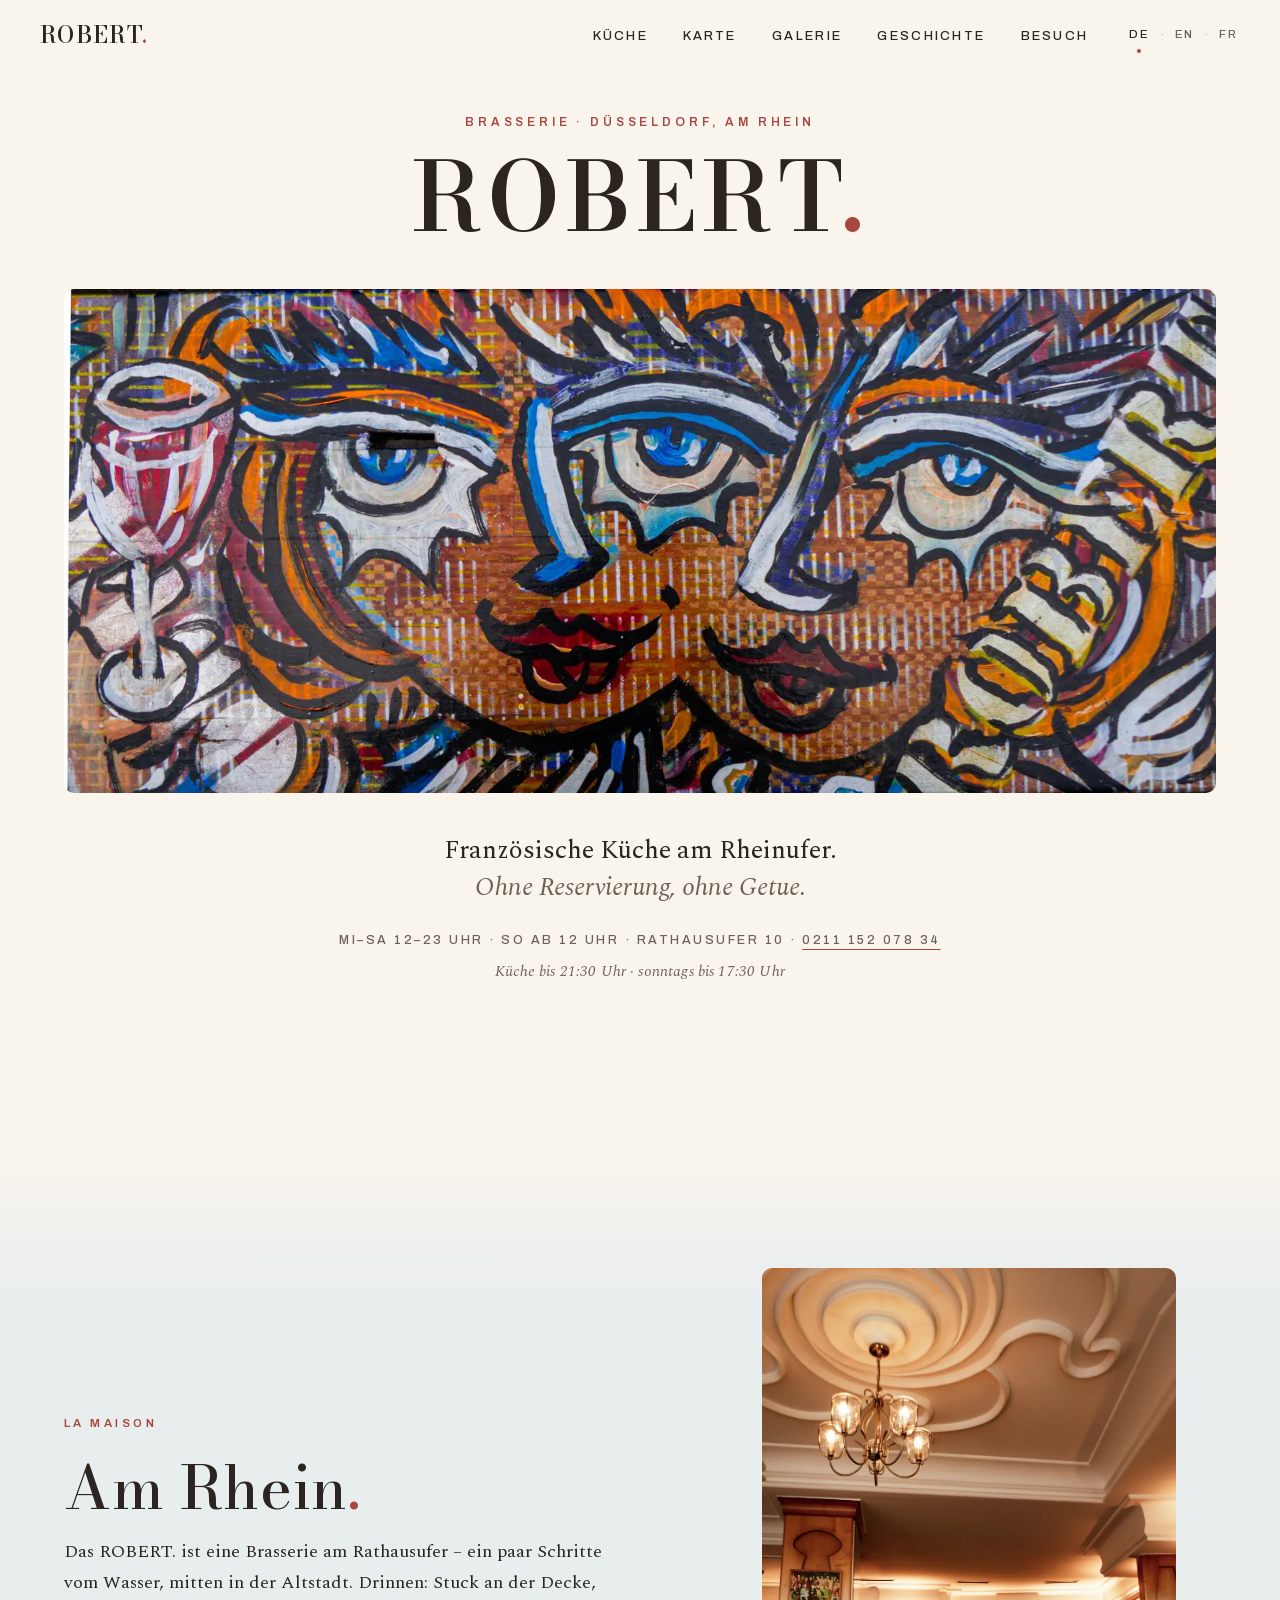
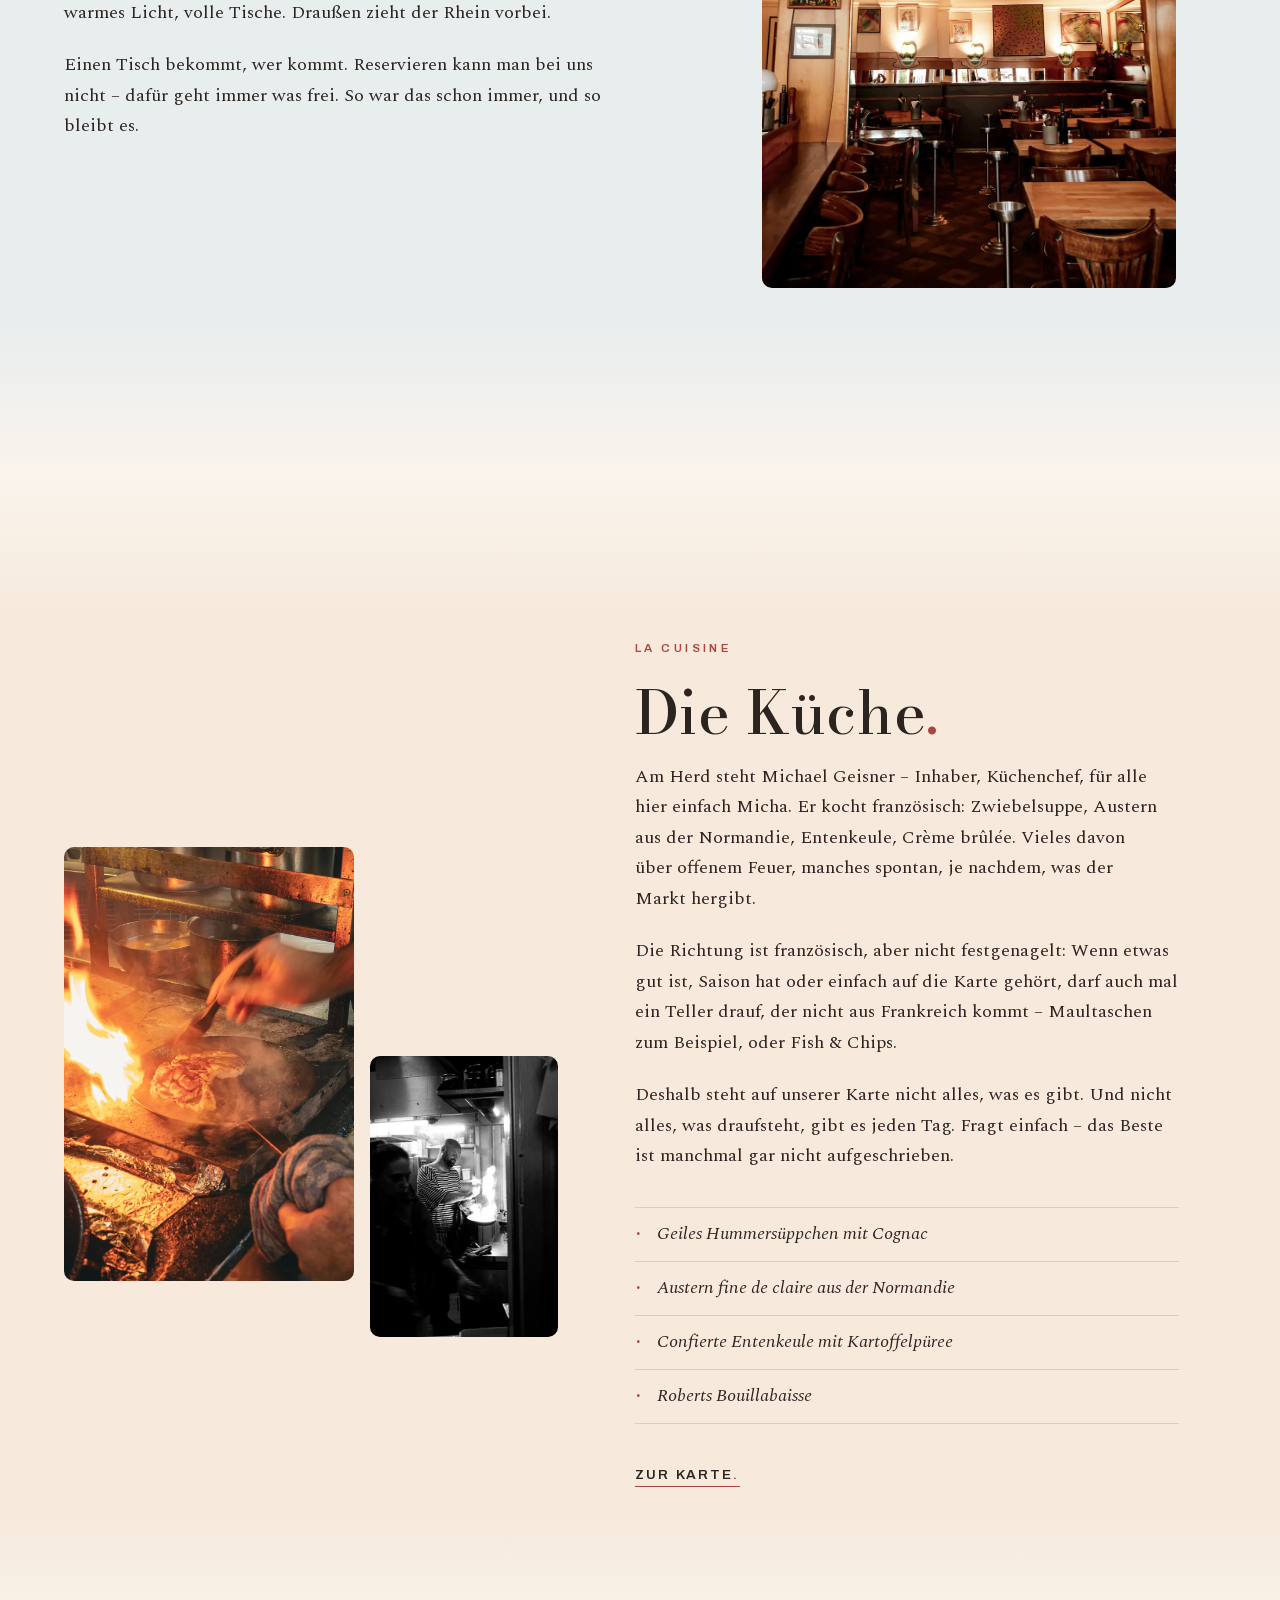
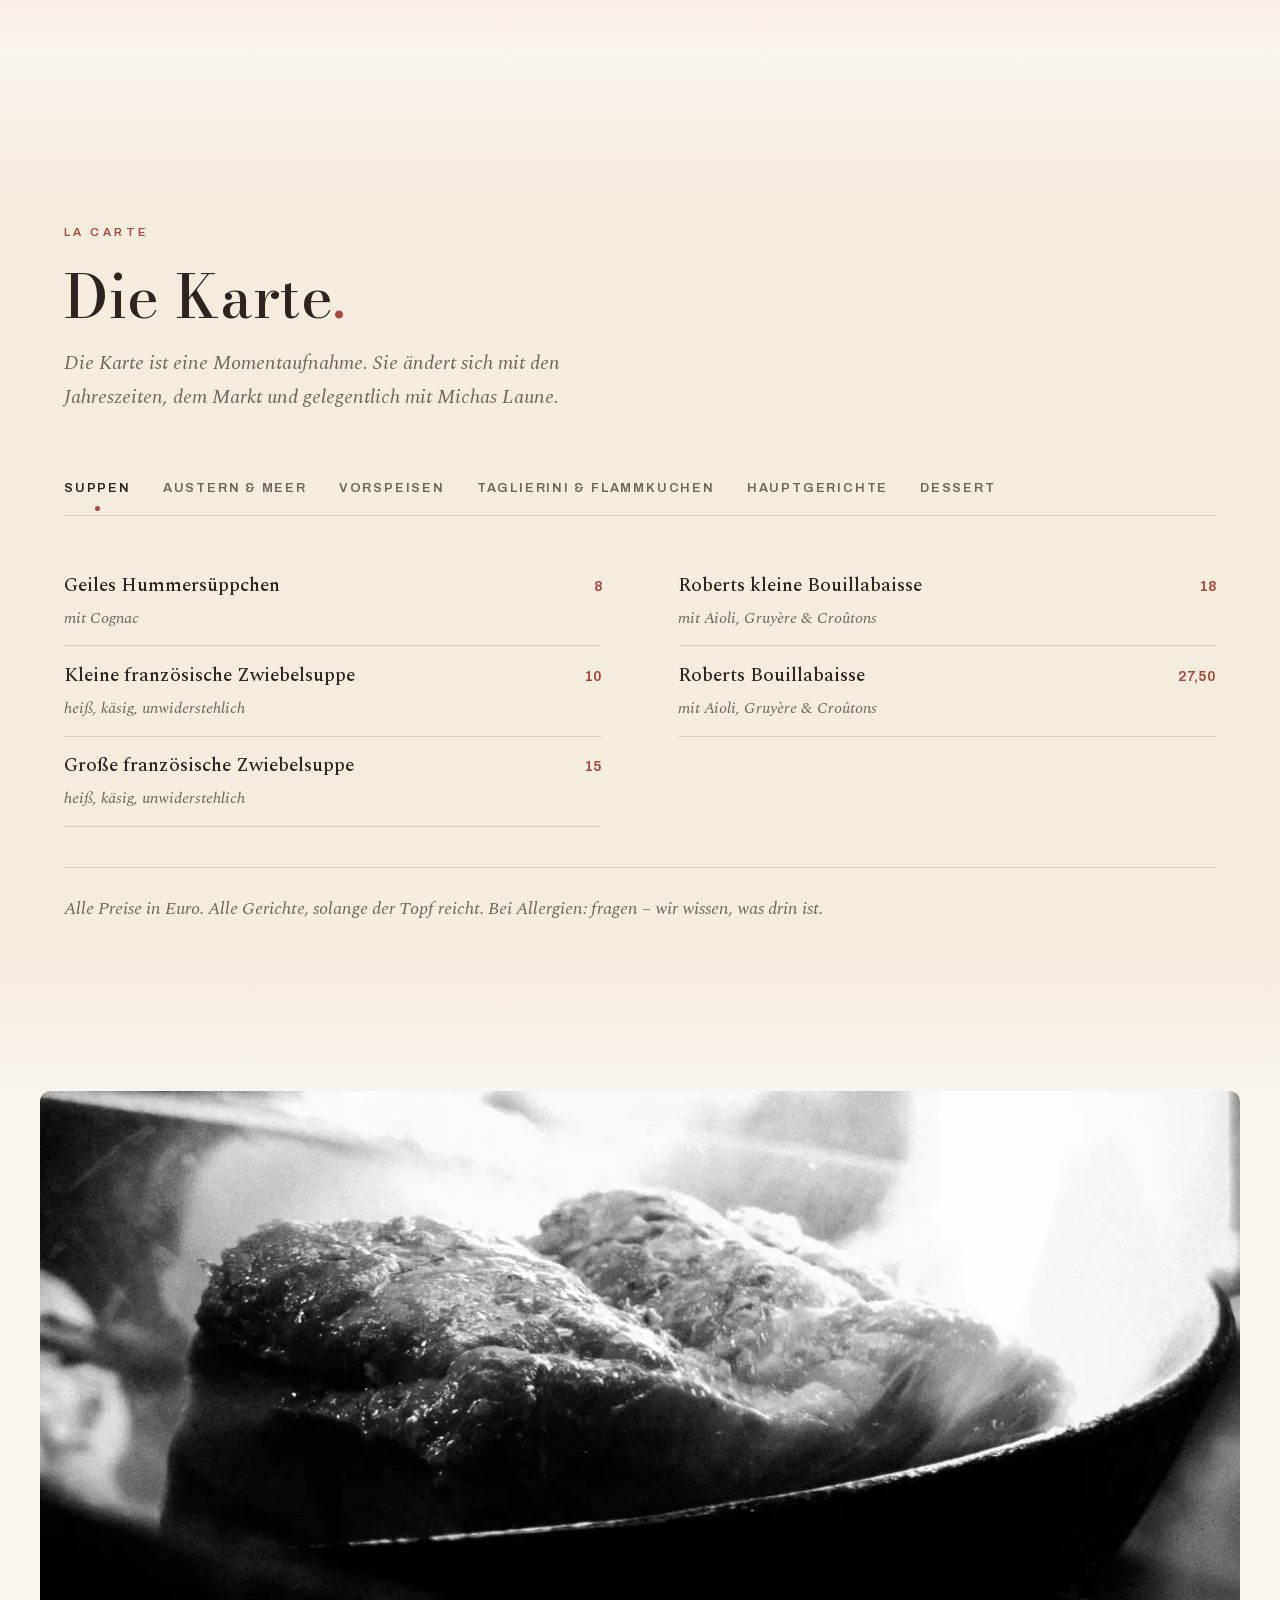
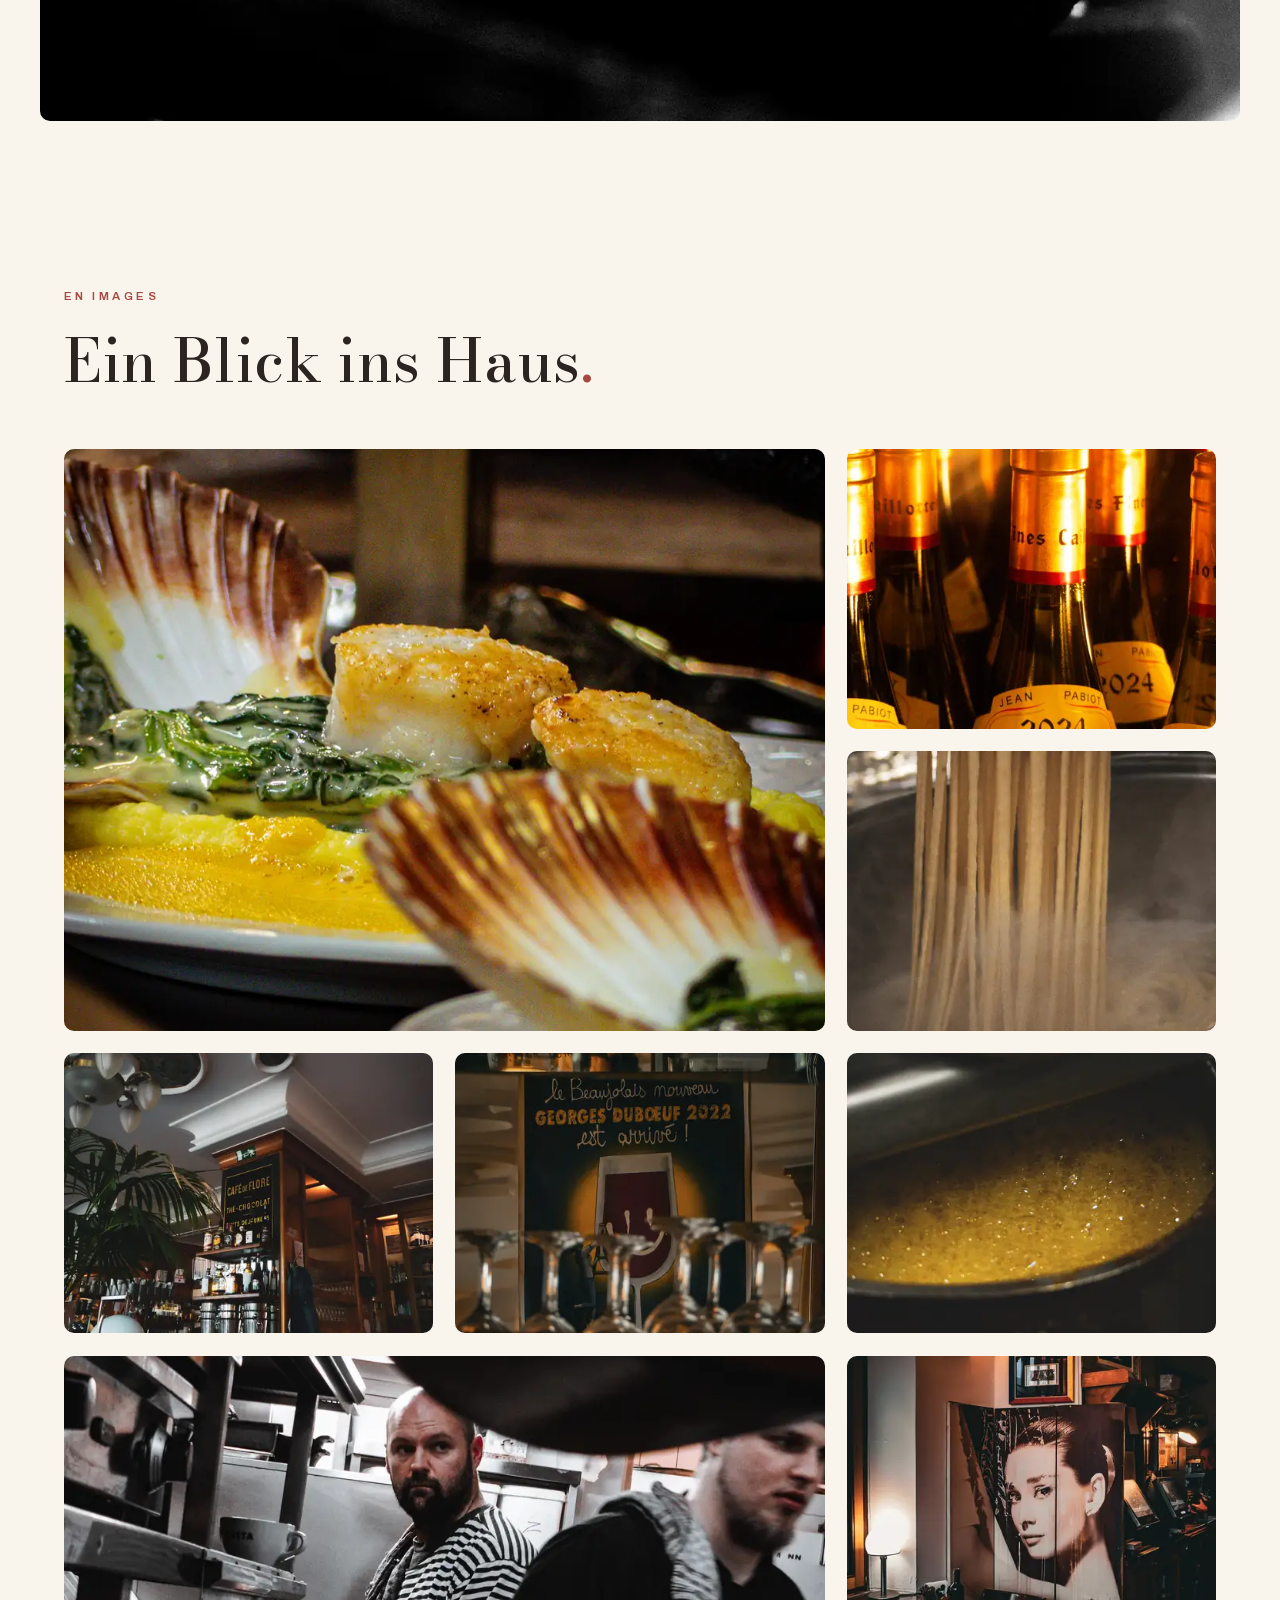
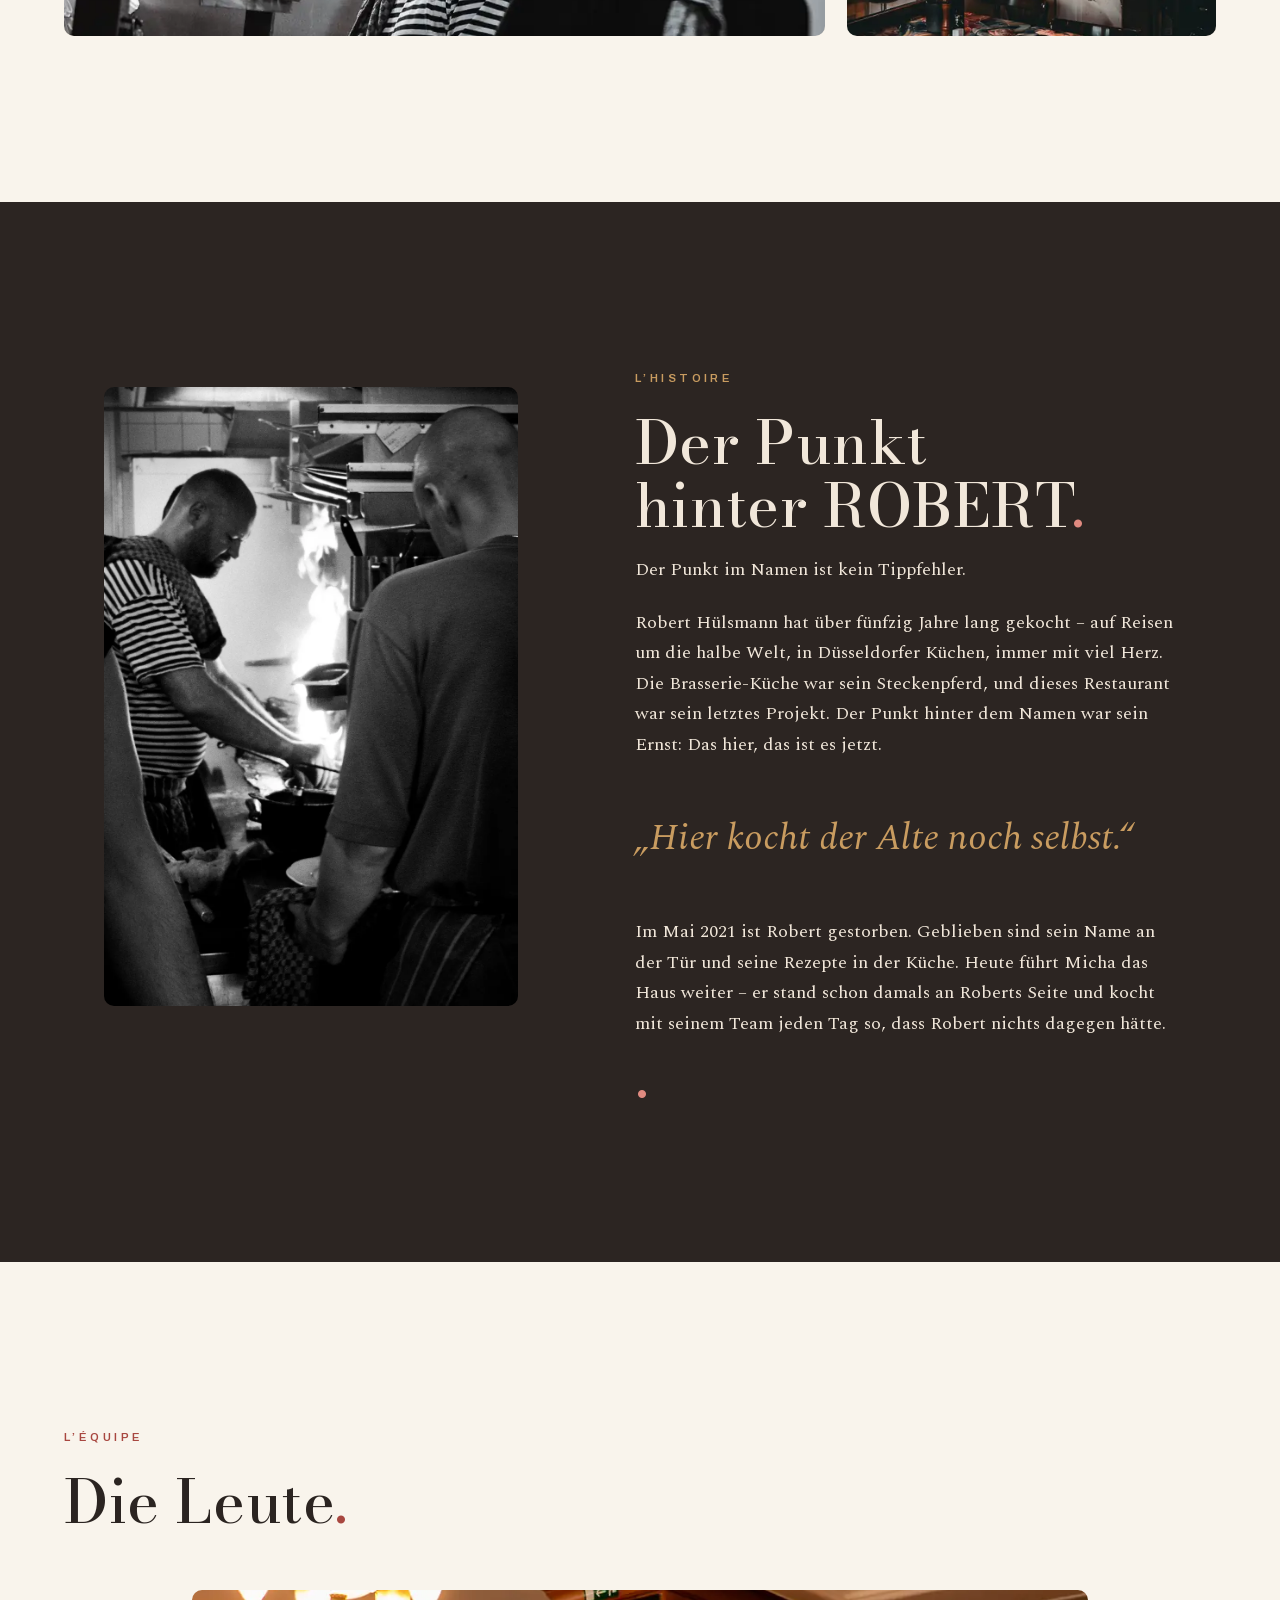
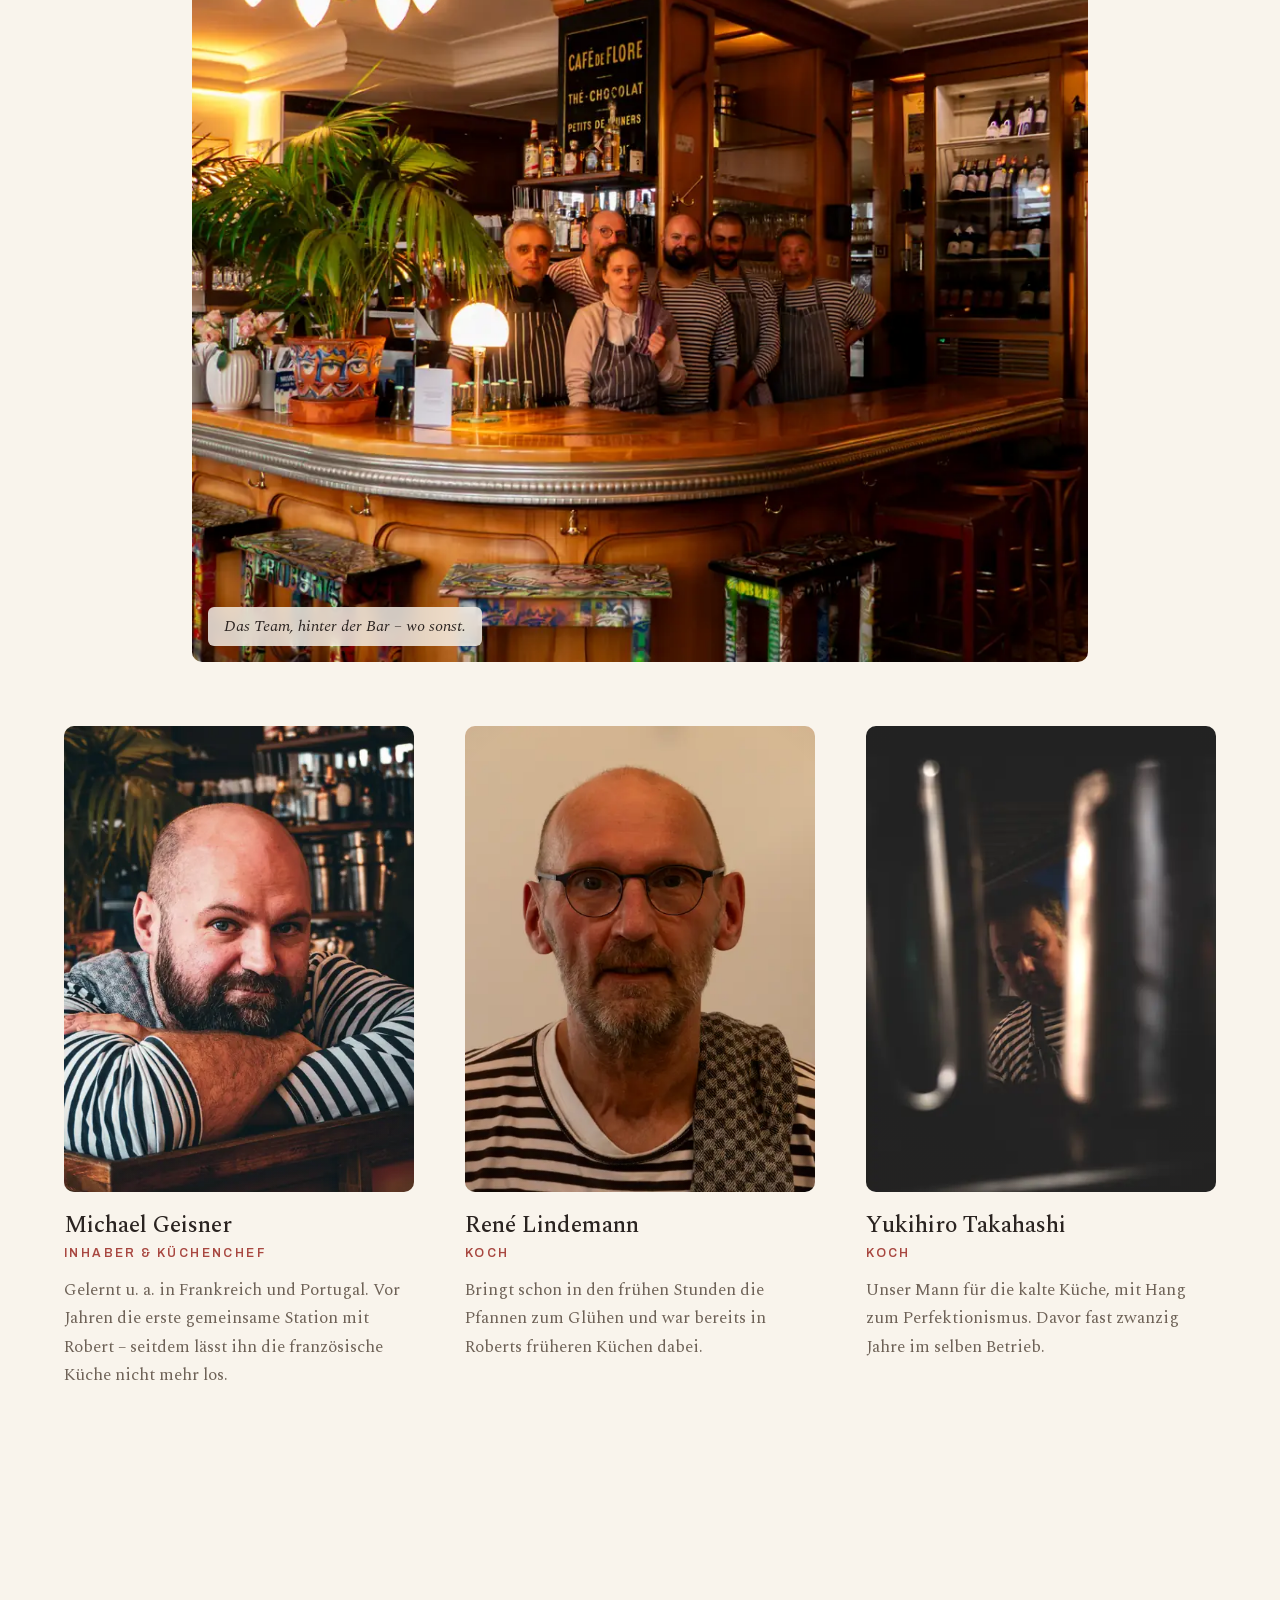
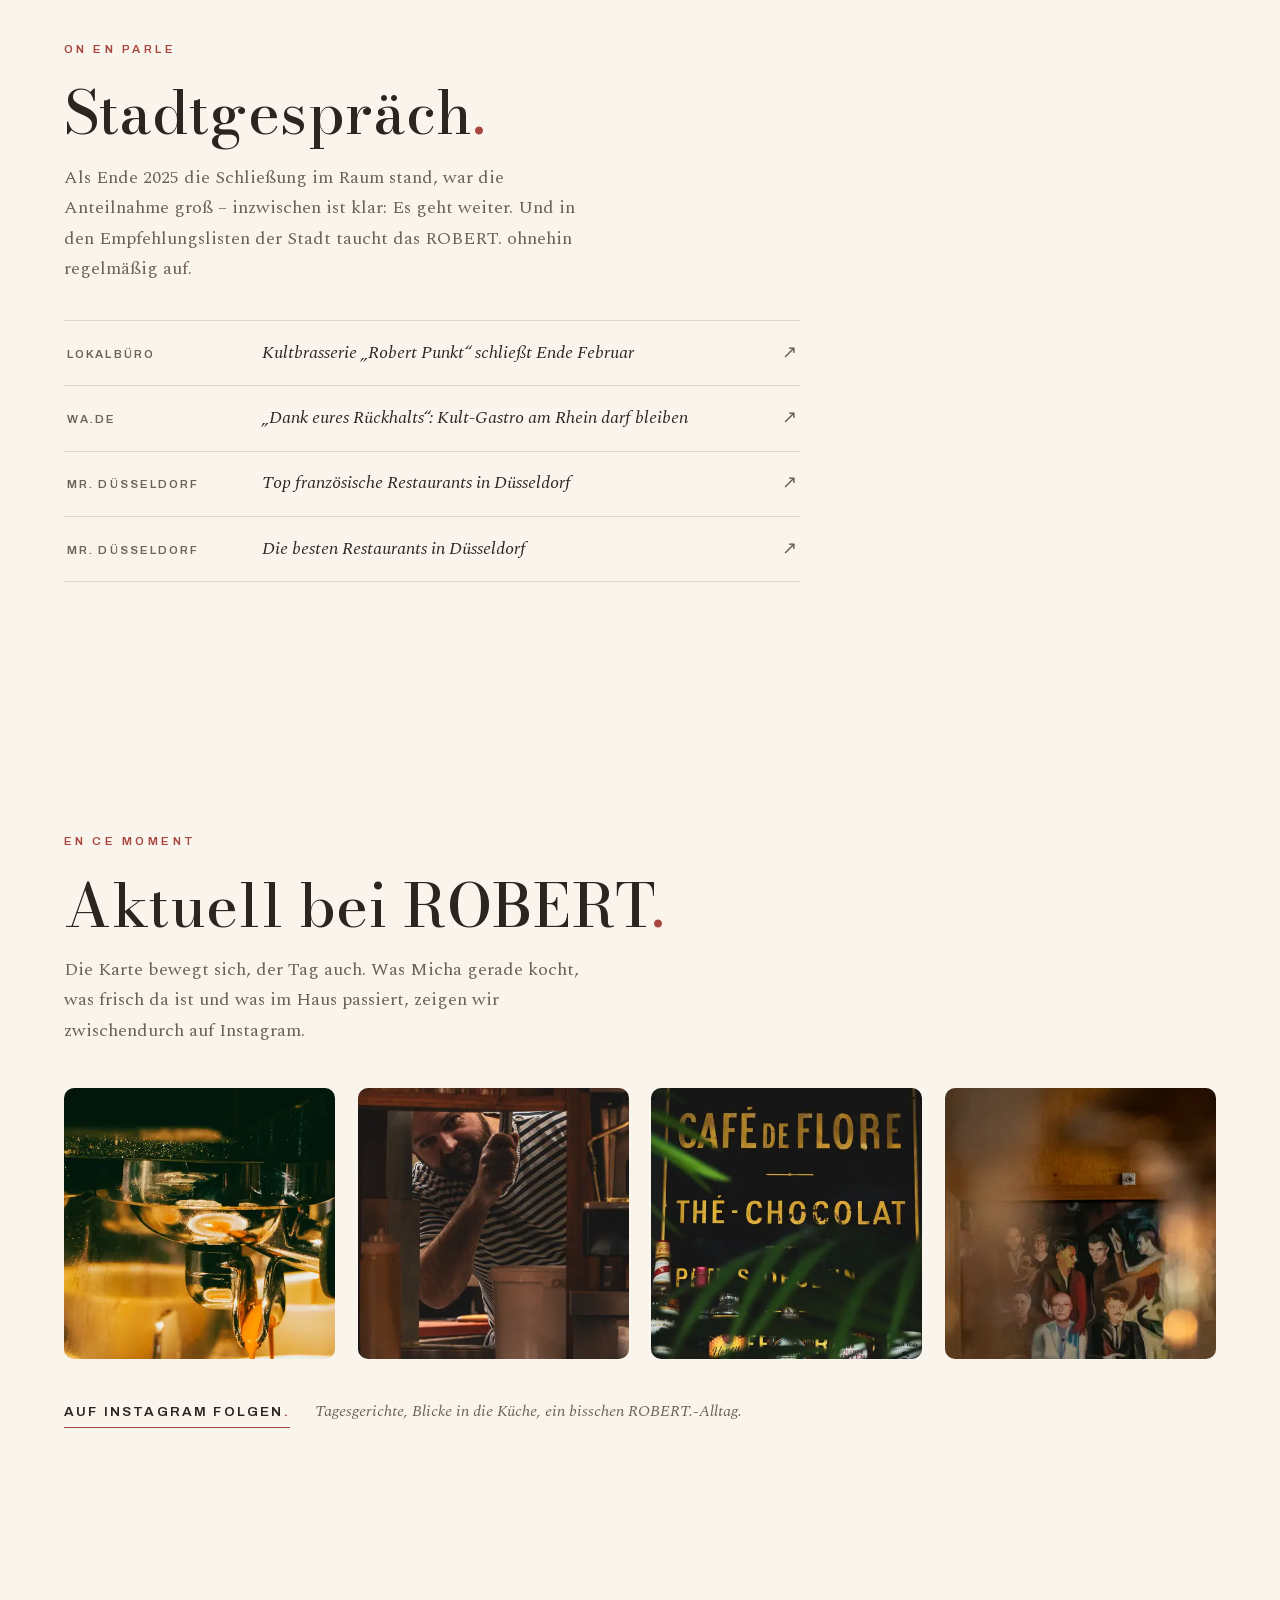
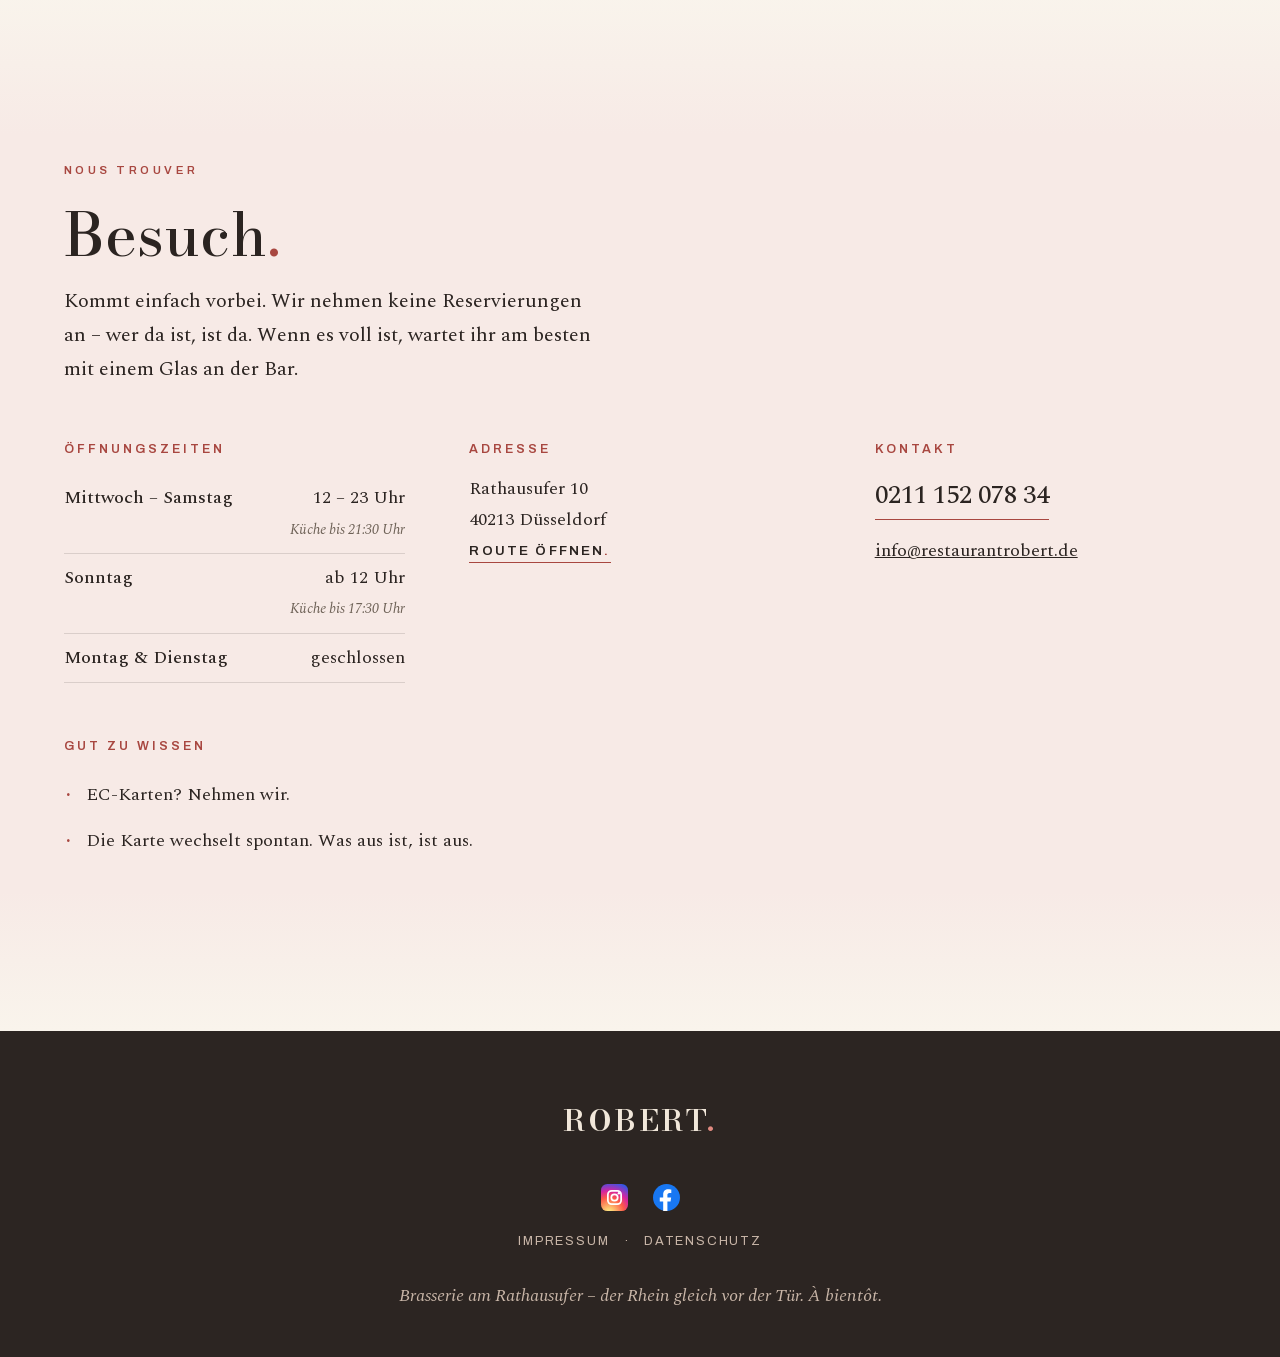
==== commit 622897b0: "Final flagship experience polish and premium interaction refinement Speisekarte - Kategoriewechsel w" ====
--- a/index.html
+++ b/index.html
@@ -257,6 +257,7 @@
         <button aria-expanded="false" aria-controls="panel-taglierini" data-panel="taglierini">Taglierini &amp; Flammkuchen</button>
         <button aria-expanded="false" aria-controls="panel-hauptgerichte" data-panel="hauptgerichte">Hauptgerichte</button>
         <button aria-expanded="false" aria-controls="panel-dessert" data-panel="dessert">Dessert</button>
+        <span class="karte-punkt" aria-hidden="true"></span>
       </nav>
 
       <div class="karte-panels">
--- a/css/styles.css
+++ b/css/styles.css
@@ -90,9 +90,23 @@
   --inhalt-breite: 72rem;
   --textspalte: 34rem;
 
-  /* Ein Haus, eine Handschrift: alle Übergänge laufen ruhig aus */
+  /* Kopfleiste im gescrollten Zustand – Bezugsmaß für alles, was unter
+     ihr liegen muss: Ankersprünge und die klebende Kategorienleiste.
+     Gemessen: 57,3 px in allen drei Sprachen, Desktop wie Handy. */
+  --kopf-hoehe: 3.6rem;
+  /* Luft zwischen Kopfleiste und der ersten Marke eines Abschnitts.
+     Jeder Navigationsklick soll gleich landen – vorher waren es je nach
+     Abschnitt 36, 88, 181 oder 267 px. */
+  --anker-luft: 4.25rem;
+
+  /* Ein Haus, eine Handschrift: alle Übergänge laufen ruhig aus.
+     Drei Dauern, mehr braucht das Haus nicht:
+     kurz = Farbe/Deckkraft, mittel = Zustände, lang = Auftritte. */
   --ease: cubic-bezier(0.22, 0.61, 0.36, 1);
+  --zeit-kurz: 180ms;
+  --zeit-lang: 850ms;
   --uebergang: 280ms cubic-bezier(0.22, 0.61, 0.36, 1);
+  --uebergang-kurz: var(--zeit-kurz) cubic-bezier(0.22, 0.61, 0.36, 1);
 }
 
 /* ---------- Basis ---------- */
@@ -203,15 +217,38 @@
   position: fixed; inset: 0 0 auto 0; z-index: 50;
   display: flex; align-items: center; justify-content: space-between;
   padding: 1rem var(--rand);
-  transition: background var(--uebergang), box-shadow var(--uebergang), padding var(--uebergang);
-}
+  transition: background var(--uebergang), color var(--uebergang),
+              box-shadow var(--uebergang), padding var(--uebergang);
+}
+/* „Brasserie-Glas": die Leiste nimmt die Tönung des Abschnitts an, über
+   dem sie gerade liegt – Apricot in der Küche, altes Papier bei der
+   Karte. Vorher war sie mit 0,92 fast deckend und lag als fremdes
+   Cremeband über den getönten Abschnitten. */
 .kopf.gescrollt {
-  background: rgba(247, 242, 234, 0.92);
-  -webkit-backdrop-filter: blur(8px);
-  backdrop-filter: blur(8px);
+  background: rgba(249, 244, 236, 0.78);
+  -webkit-backdrop-filter: blur(14px) saturate(1.08);
+  backdrop-filter: blur(14px) saturate(1.08);
   box-shadow: 0 1px 0 var(--linie);
   padding-top: 0.6rem; padding-bottom: 0.6rem;
 }
+
+/* Über den dunklen Momenten (Zwischenbild, Geschichte, Footer) dreht die
+   Leiste ins Dunkle, statt als heller Balken darüber zu liegen. Klasse
+   setzt main.js; ohne JavaScript bleibt es beim hellen Zustand. */
+.kopf.gescrollt.ueber-dunkel {
+  background: rgba(34, 28, 25, 0.82);
+  box-shadow: 0 1px 0 var(--kohle-linie);
+  color: var(--text-hell);
+}
+.kopf.ueber-dunkel .punkt { color: var(--koralle-hell); }
+.kopf.ueber-dunkel .sprachen span,
+.kopf.ueber-dunkel .sprachen a { color: var(--text-hell-matt); }
+.kopf.ueber-dunkel .sprachen a:hover,
+.kopf.ueber-dunkel .sprachen a:focus-visible,
+.kopf.ueber-dunkel .sprachen a[aria-current="page"] { color: var(--text-hell); }
+.kopf.ueber-dunkel .sprachen a[aria-current="page"]::after,
+.kopf.ueber-dunkel .kopf-nav a::after { background: var(--koralle-hell); }
+.kopf.ueber-dunkel :focus-visible { outline-color: var(--champagner); }
 
 .kopf-marke {
   font-family: var(--display);
@@ -325,8 +362,9 @@
   font-family: var(--serif); font-size: clamp(2rem, 8vw, 2.8rem);
   font-weight: 500; text-decoration: none;
   padding: 0.45rem 0;
-}
-.nav-overlay nav a:hover { color: var(--koralle); }
+  transition: color var(--uebergang-kurz);
+}
+.nav-overlay nav a:hover, .nav-overlay nav a:focus-visible { color: var(--koralle); }
 .nav-overlay-info {
   font-size: 1rem; color: var(--tinte-matt);
   border-top: 1px solid var(--linie);
@@ -396,6 +434,17 @@
   line-height: 1.6;
 }
 .hero-info-zeile { white-space: nowrap; }
+/* Die Telefonnummer steht in gesperrten Versalien – die Standardlinie des
+   Browsers läuft dabei auch durch die Sperrung und wirkt grob. Stattdessen
+   eine feine Linie in Aperitif-Rot, tief genug abgesetzt. */
+.hero-info a {
+  text-decoration-line: underline;
+  text-decoration-color: var(--koralle);
+  text-decoration-thickness: 1px;
+  text-underline-offset: 0.4em;
+  transition: text-decoration-color var(--uebergang-kurz), color var(--uebergang-kurz);
+}
+.hero-info a:hover { color: var(--koralle); }
 
 /* Einmaliger, ruhiger Auftritt beim Laden */
 @keyframes aufblenden {
@@ -410,7 +459,14 @@
 .js .hero-info    { animation-delay: 680ms; }
 
 /* ---------- Abschnitte, Rhythmus ---------- */
-.abschnitt { padding: var(--abschnitt-luft) var(--rand); scroll-margin-top: 3.2rem; }
+/* Der Ankersprung zieht den Abschnitt um seine eigene Polsterung höher,
+   damit nicht die Polsterung im Bild landet, sondern die Marke darüber.
+   Abschnitte mit verkürzter Luft (Rhein, Presse, Instagram) rechnen mit
+   ihrem eigenen Faktor – so landen alle auf derselben Höhe. */
+.abschnitt {
+  padding: var(--abschnitt-luft) var(--rand);
+  scroll-margin-top: calc(var(--kopf-hoehe) + var(--anker-luft) - var(--abschnitt-luft));
+}
 
 .abschnitt-kopf { max-width: var(--inhalt-breite); margin: 0 auto 3.5rem; }
 
@@ -429,24 +485,32 @@
 /* ---------- Am Rhein ---------- */
 .rhein {
   padding-top: calc(var(--abschnitt-luft) * 0.6);
+  scroll-margin-top: calc(var(--kopf-hoehe) + var(--anker-luft) - var(--abschnitt-luft) * 0.6);
   background: linear-gradient(180deg,
     var(--grund) 0, var(--rheinblau) 160px,
     var(--rheinblau) calc(100% - 160px), var(--grund) 100%);
 }
 .rhein .spalten-bild { max-width: 26rem; justify-self: end; }
 
+/* Die Bildunterschrift sitzt als mattiertes Schildchen im Bild, unten
+   links. Vorher zog ein negativer Rand sie nur zur Hälfte hinein – die
+   Textzeile hing unter der Bildkante. Jetzt absolut gesetzt: das Schild
+   liegt immer vollständig im Bild, unabhängig von der Textlänge in
+   DE/EN/FR. */
+.team-gruppenbild { position: relative; }
 .team-gruppenbild figcaption {
-  display: inline-block;
+  position: absolute;
+  left: 1rem; bottom: 1rem;
+  max-width: calc(100% - 2rem);
   font-style: italic;
   color: var(--tinte);
   font-size: 1rem;
+  line-height: 1.4;
   background: rgba(249, 244, 236, 0.82);
   -webkit-backdrop-filter: blur(6px);
   backdrop-filter: blur(6px);
   border-radius: calc(var(--radius) - 4px);
   padding: 0.5rem 1rem;
-  margin: -1.9rem 0 0 1rem;
-  position: relative;
 }
 
 /* ---------- Küche (sanfte Sand-Tönung) ---------- */
@@ -491,9 +555,6 @@
     var(--grund) 0, var(--papier) 140px,
     var(--papier) calc(100% - 140px), var(--grund) 100%);
 }
-/* „Zur Karte" soll bei der Überschrift landen, nicht in der Sektionsluft:
-   der negative Anteil zieht den Anker um die eigene Polsterung tiefer. */
-.karte { scroll-margin-top: calc(5.8rem - var(--abschnitt-luft)); }
 .karte-innen { max-width: var(--inhalt-breite); margin: 0 auto; }
 .karte-einleitung {
   font-style: italic;
@@ -507,10 +568,16 @@
   gap: 0.2rem 2rem;
   margin: 3rem 0 2.5rem;
   border-bottom: 1px solid var(--linie);
-  position: sticky; top: 3.2rem;
+  /* Genau unter der Kopfleiste, nicht dahinter: vorher lagen die obersten
+     11 px der Leiste (samt Polsterung) hinter dem Kopf. */
+  position: sticky; top: var(--kopf-hoehe);
   background: var(--papier);
   z-index: 5;
+  /* Die Polsterung unten hält die durchlaufende Liste auf Abstand:
+     Text verschwindet mit etwas Luft unter der Leiste, statt genau an
+     ihrer Trennlinie halbiert zu werden. */
   padding-top: 0.5rem;
+  padding-bottom: 0.35rem;
 }
 .karte-tabs button {
   background: none; border: 0; cursor: pointer;
@@ -520,18 +587,31 @@
   padding: 0.7rem 0 0.9rem;
   position: relative;
   white-space: nowrap;
-}
-.karte-tabs button::after {
-  content: "";
-  position: absolute; left: 50%; bottom: 0.25rem;
+  transition: color var(--uebergang-kurz);
+}
+.karte-tabs button:hover { color: var(--tinte); }
+.karte-tabs button[aria-expanded="true"] { color: var(--tinte); }
+
+/* Der Punkt der Marke markiert die aktive Kategorie – und gleitet zur
+   nächsten, statt an einer Stelle zu verschwinden und an der anderen
+   aufzuploppen. Ein Punkt für die ganze Leiste, main.js setzt --punkt-x
+   (Mitte des aktiven Knopfes) und --punkt-b (dessen Breite). */
+.karte-punkt {
+  position: absolute;
+  left: 0; bottom: 0.25rem;
   width: 5px; height: 5px; border-radius: 50%;
   background: var(--koralle);
-  transform: translateX(-50%) scale(0);
-  transition: transform var(--uebergang);
-}
-.karte-tabs button:hover { color: var(--tinte); }
-.karte-tabs button[aria-expanded="true"] { color: var(--tinte); }
-.karte-tabs button[aria-expanded="true"]::after { transform: translateX(-50%) scale(1); }
+  pointer-events: none;
+  opacity: 0;
+  transform: translateX(calc(var(--punkt-x, 0px) - 50%)) scale(0.4);
+  transition: transform var(--uebergang), opacity var(--uebergang-kurz);
+}
+.karte-punkt.gesetzt {
+  opacity: 1;
+  transform: translateX(calc(var(--punkt-x, 0px) - 50%)) scale(1);
+}
+/* Ohne JavaScript gibt es keine Kategorien – und damit auch keinen Punkt. */
+.no-js .karte-punkt { display: none; }
 
 /* Ohne JavaScript: keine Tabs, alle Kategorien untereinander lesbar */
 .no-js .karte-tabs { display: none; }
@@ -555,9 +635,15 @@
   .karte-liste { columns: 2; column-gap: clamp(3rem, 6vw, 6rem); }
 }
 
+/* Eine Haarlinie je Gericht. Auf dem Desktop liegen bis zu 430 px
+   Leerraum zwischen Name und Preis – zwei Spalten nebeneinander, und das
+   Auge greift schnell den Preis der Nachbarspalte ab. Die Linie bindet
+   Name und Preis zu einer Zeile. Es ist dieselbe Haarlinie, die im Haus
+   ohnehin überall liegt: Klassikerliste, Öffnungszeiten, Presse. */
 .gericht {
   break-inside: avoid;
   padding: 0.85rem 0;
+  border-bottom: 1px solid var(--linie);
 }
 .gericht-kopf {
   display: flex; align-items: baseline; gap: 1rem;
@@ -675,7 +761,11 @@
   max-height: 88vh;
   width: auto; height: auto;
   object-fit: contain;
-}
+  /* Weicher Bildwechsel statt hartem Umspringen; main.js setzt .wechselt
+     für die Dauer des Tauschs. */
+  transition: opacity var(--uebergang-kurz);
+}
+.lightbox img.wechselt { opacity: 0; }
 .lightbox button {
   position: absolute;
   background: none; border: 0; cursor: pointer;
@@ -747,14 +837,37 @@
 }
 .team-person p:not(.team-rolle) { font-size: 1.05rem; color: var(--tinte-matt); }
 
-.team-foto { margin: 0; }
+/* Die drei Porträts stammen aus drei Situationen: Michael warm im
+   Gastraum, Yuki fast schwarz durch das Küchenregal, René hell und flach
+   vor heller Wand. Verändert wird niemand – nur die Fassung ist für alle
+   drei dieselbe: gleiches Format, gleicher Radius und eine sehr weiche
+   Randabdunklung, wie sie jedes Objektiv ohnehin erzeugt. Das nimmt
+   Renés hellem Hintergrund die Kante und bindet die Reihe zusammen. */
+.team-foto { margin: 0; position: relative; }
 .team-foto img { width: 100%; aspect-ratio: 3 / 4; object-fit: cover; border-radius: var(--radius); }
+.team-foto::after {
+  content: "";
+  position: absolute; inset: 0;
+  border-radius: var(--radius);
+  background: radial-gradient(115% 85% at 50% 42%,
+              rgba(44, 37, 34, 0) 58%, rgba(44, 37, 34, 0.2) 100%);
+  pointer-events: none;
+}
 
 /* ---------- Presse / Stadtgespräch: ruhige Editorial-Liste ---------- */
 /* Team und Presse teilen den Elfenbein-Grund – ohne Angleich entsteht
    doppelte Sektionsluft und ein Loch im Scroll-Rhythmus. */
-.presse { padding-top: calc(var(--abschnitt-luft) * 0.5); }
-.presse-innen { max-width: 46rem; margin: 0 auto; }
+.presse {
+  padding-top: calc(var(--abschnitt-luft) * 0.5);
+  scroll-margin-top: calc(var(--kopf-hoehe) + var(--anker-luft) - var(--abschnitt-luft) * 0.5);
+}
+/* Die Presse hatte als einziger Abschnitt eine eigene Achse: ihr 46-rem-
+   Block war im Viewport zentriert und begann 208 px weiter rechts als
+   alles andere. Jetzt steht sie auf derselben linken Kante wie Küche,
+   Karte und Galerie – die schmale Spalte bleibt, die Achse hält. */
+.presse-innen { max-width: var(--inhalt-breite); margin: 0 auto; }
+.presse .abschnitt-kopf,
+.presse-liste { max-width: 46rem; margin-left: 0; margin-right: auto; }
 .presse .abschnitt-kopf { margin-bottom: 2.2rem; }
 .presse-satz {
   max-width: 36rem;
@@ -803,7 +916,10 @@
    Fenster zum Profil. Bildsprache wie die Galerie – gefasst, --radius,
    randlos gefüllt. Presse und Instagram teilen den Elfenbein-Grund,
    deshalb die verkürzte Sektionsluft (wie Team → Presse). */
-.instagram { padding-top: calc(var(--abschnitt-luft) * 0.5); }
+.instagram {
+  padding-top: calc(var(--abschnitt-luft) * 0.5);
+  scroll-margin-top: calc(var(--kopf-hoehe) + var(--anker-luft) - var(--abschnitt-luft) * 0.5);
+}
 .instagram-innen { max-width: var(--inhalt-breite); margin: 0 auto; }
 .instagram .abschnitt-kopf { margin-bottom: 2.6rem; }
 .instagram-satz {
@@ -1006,6 +1122,9 @@
   .js .hero > *,
   .js .karte-panel.ist-aktiv,
   .nav-overlay { animation: none; }
+  /* Der Punkt wechselt die Kategorie sofort, statt zu gleiten;
+     das Lightbox-Bild springt ohne Blende um. */
+  .karte-punkt, .lightbox img { transition: none; }
 }
 
 /* ============================================================
@@ -1048,7 +1167,6 @@
     -webkit-overflow-scrolling: touch;
     scrollbar-width: none;
     gap: 1.6rem;
-    top: 2.9rem;
     scroll-snap-type: x proximity;
     scroll-padding: 0 1.6rem;
   }
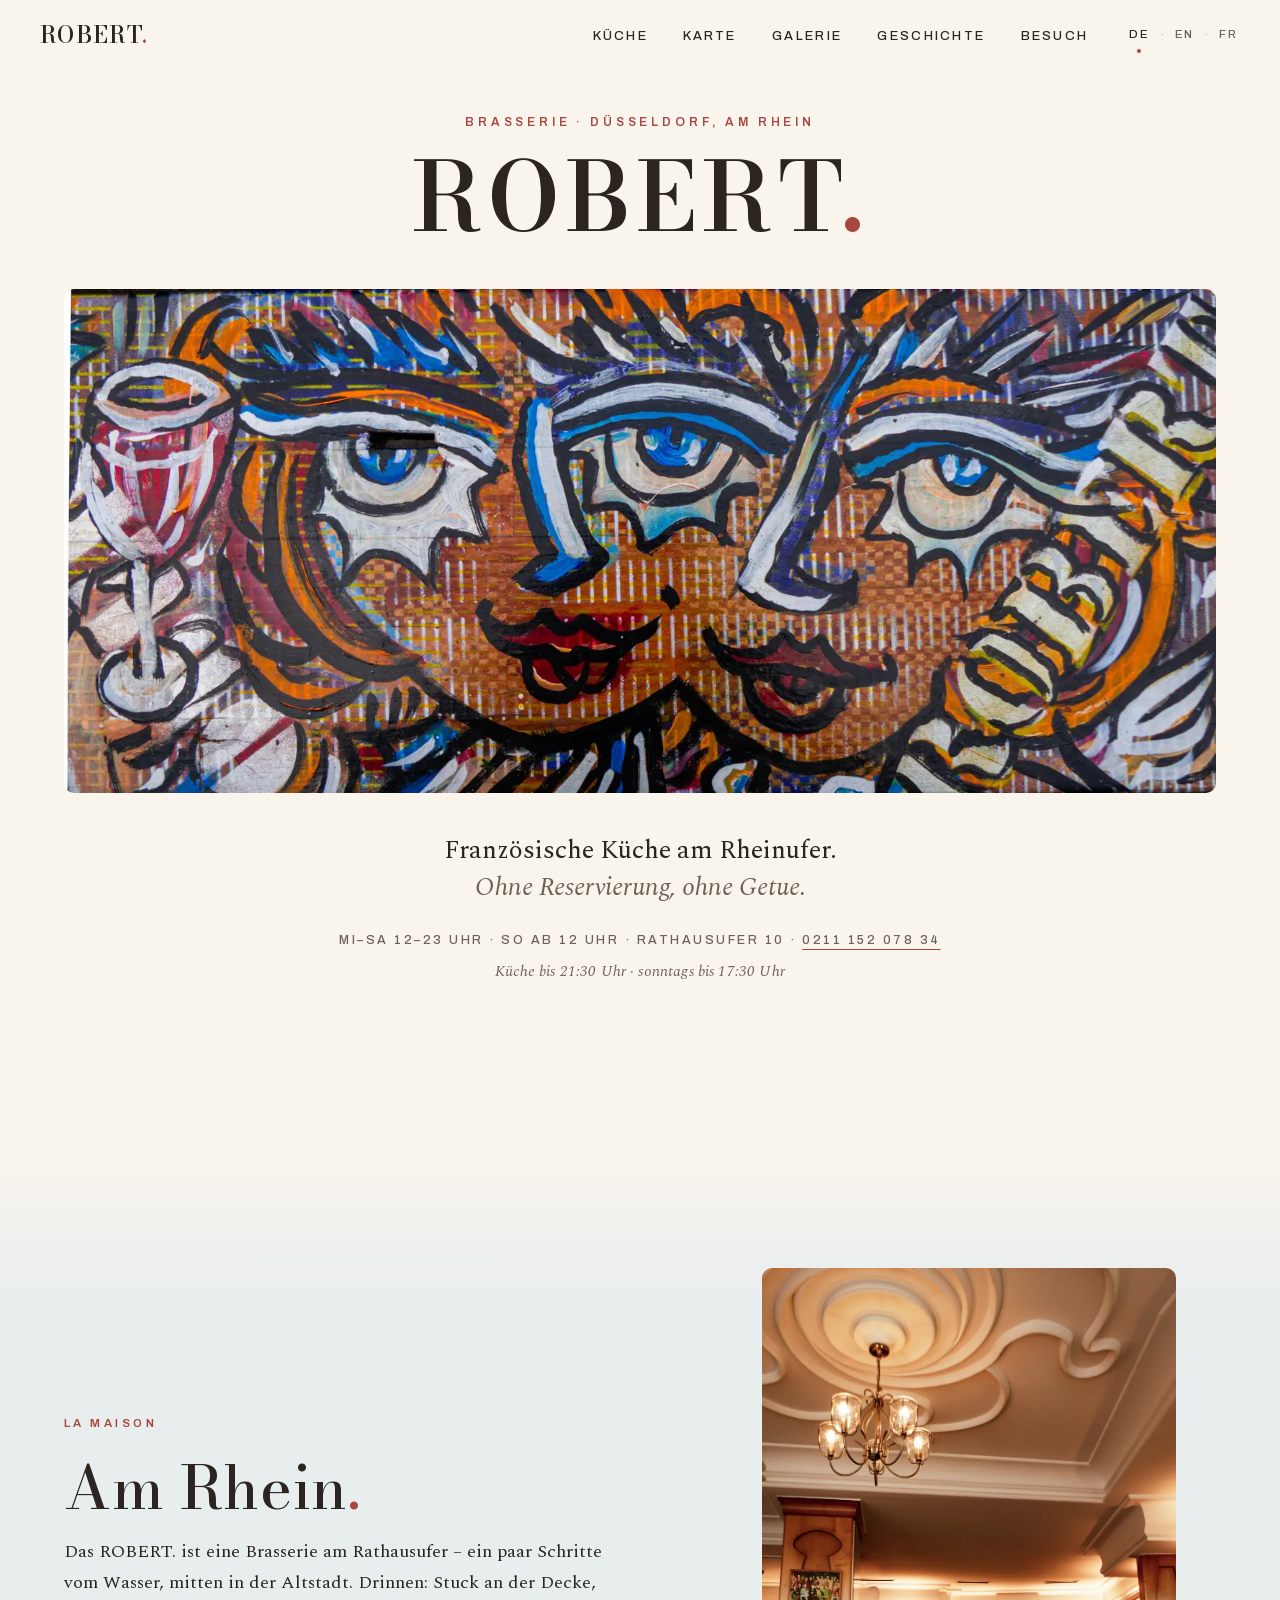
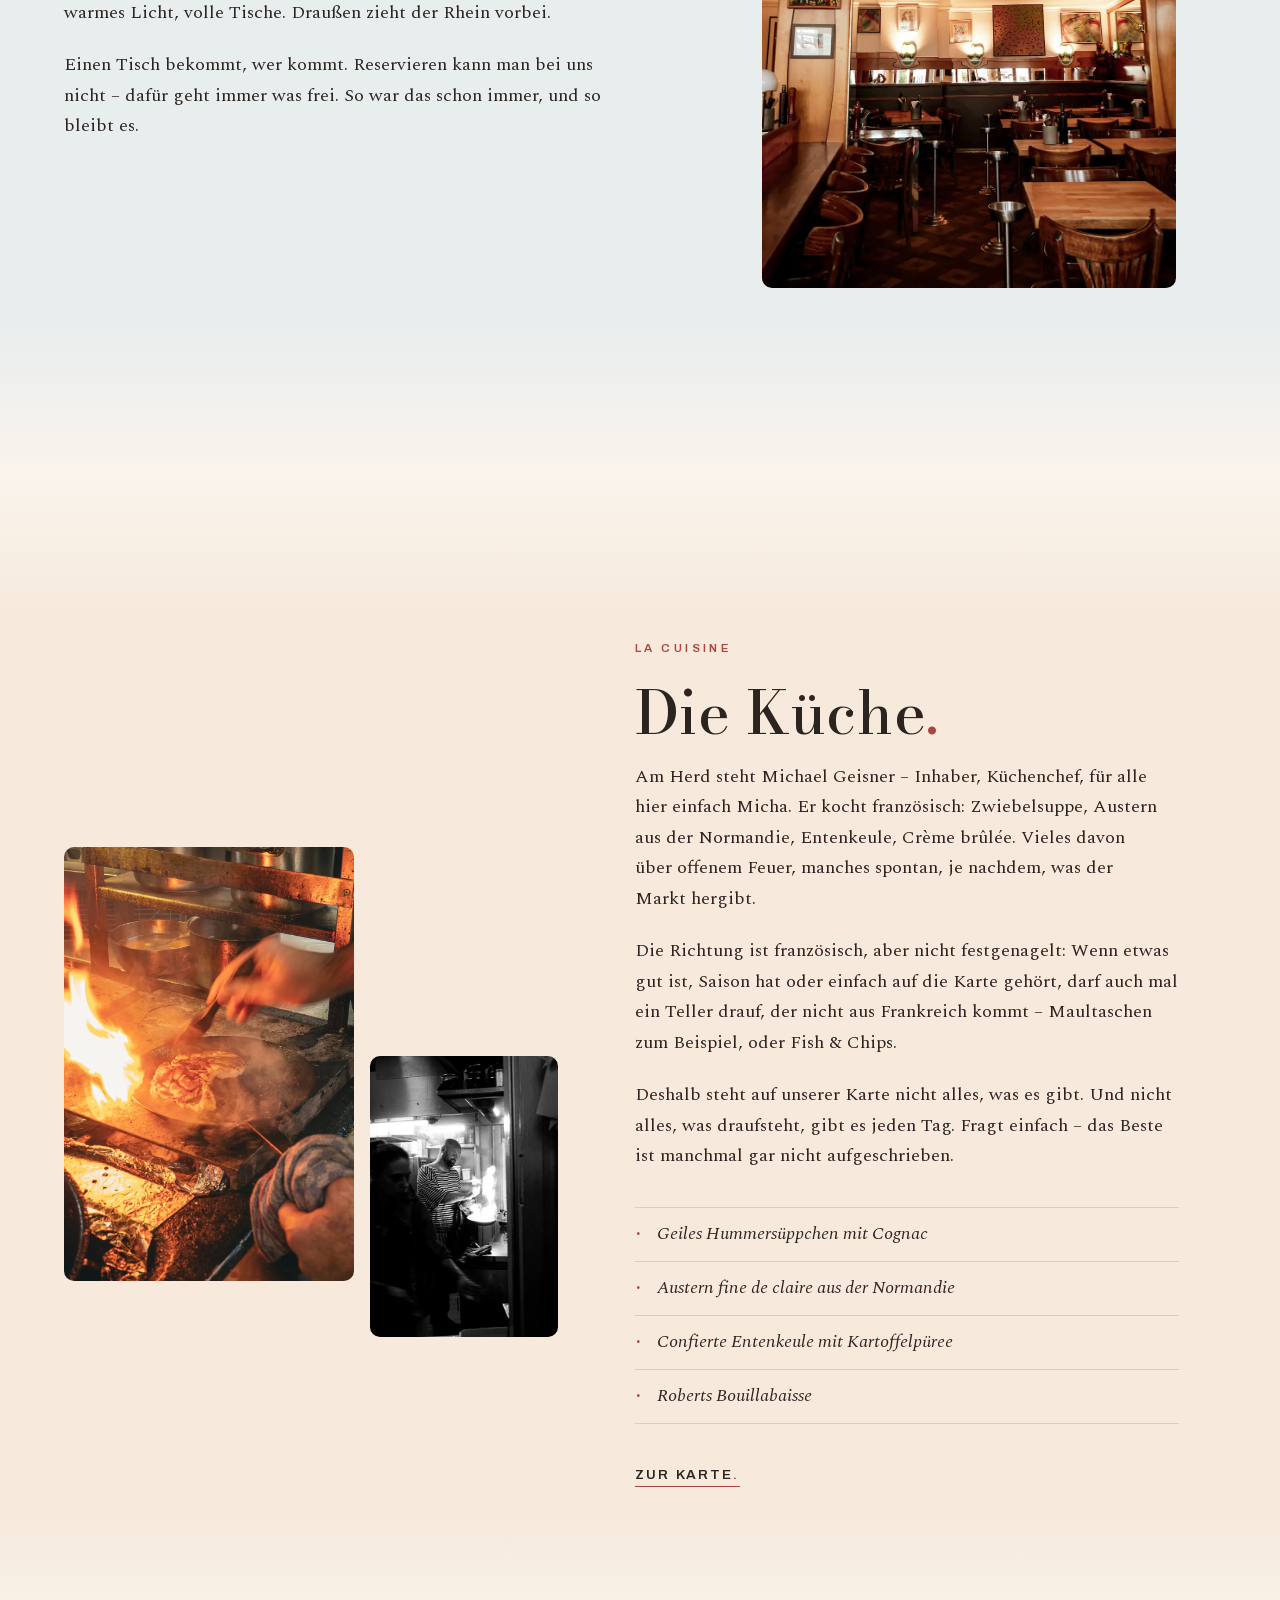
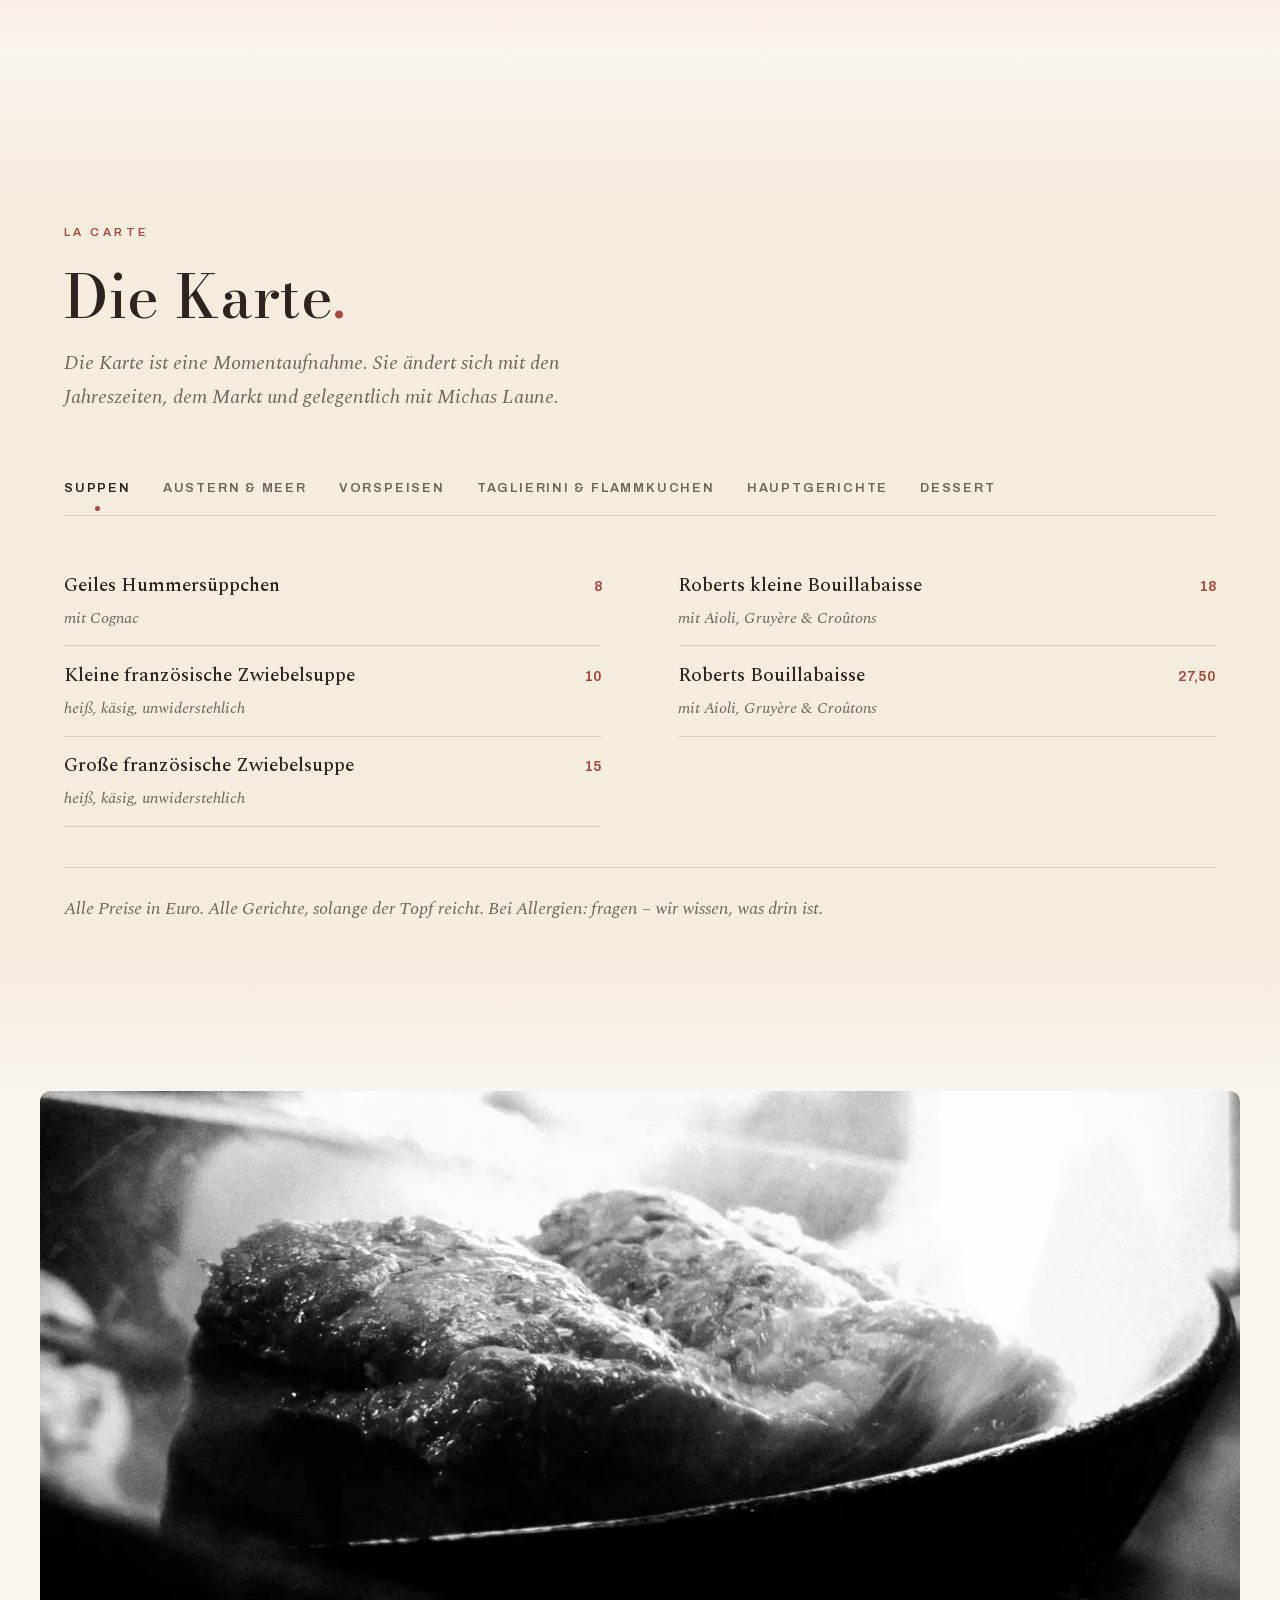
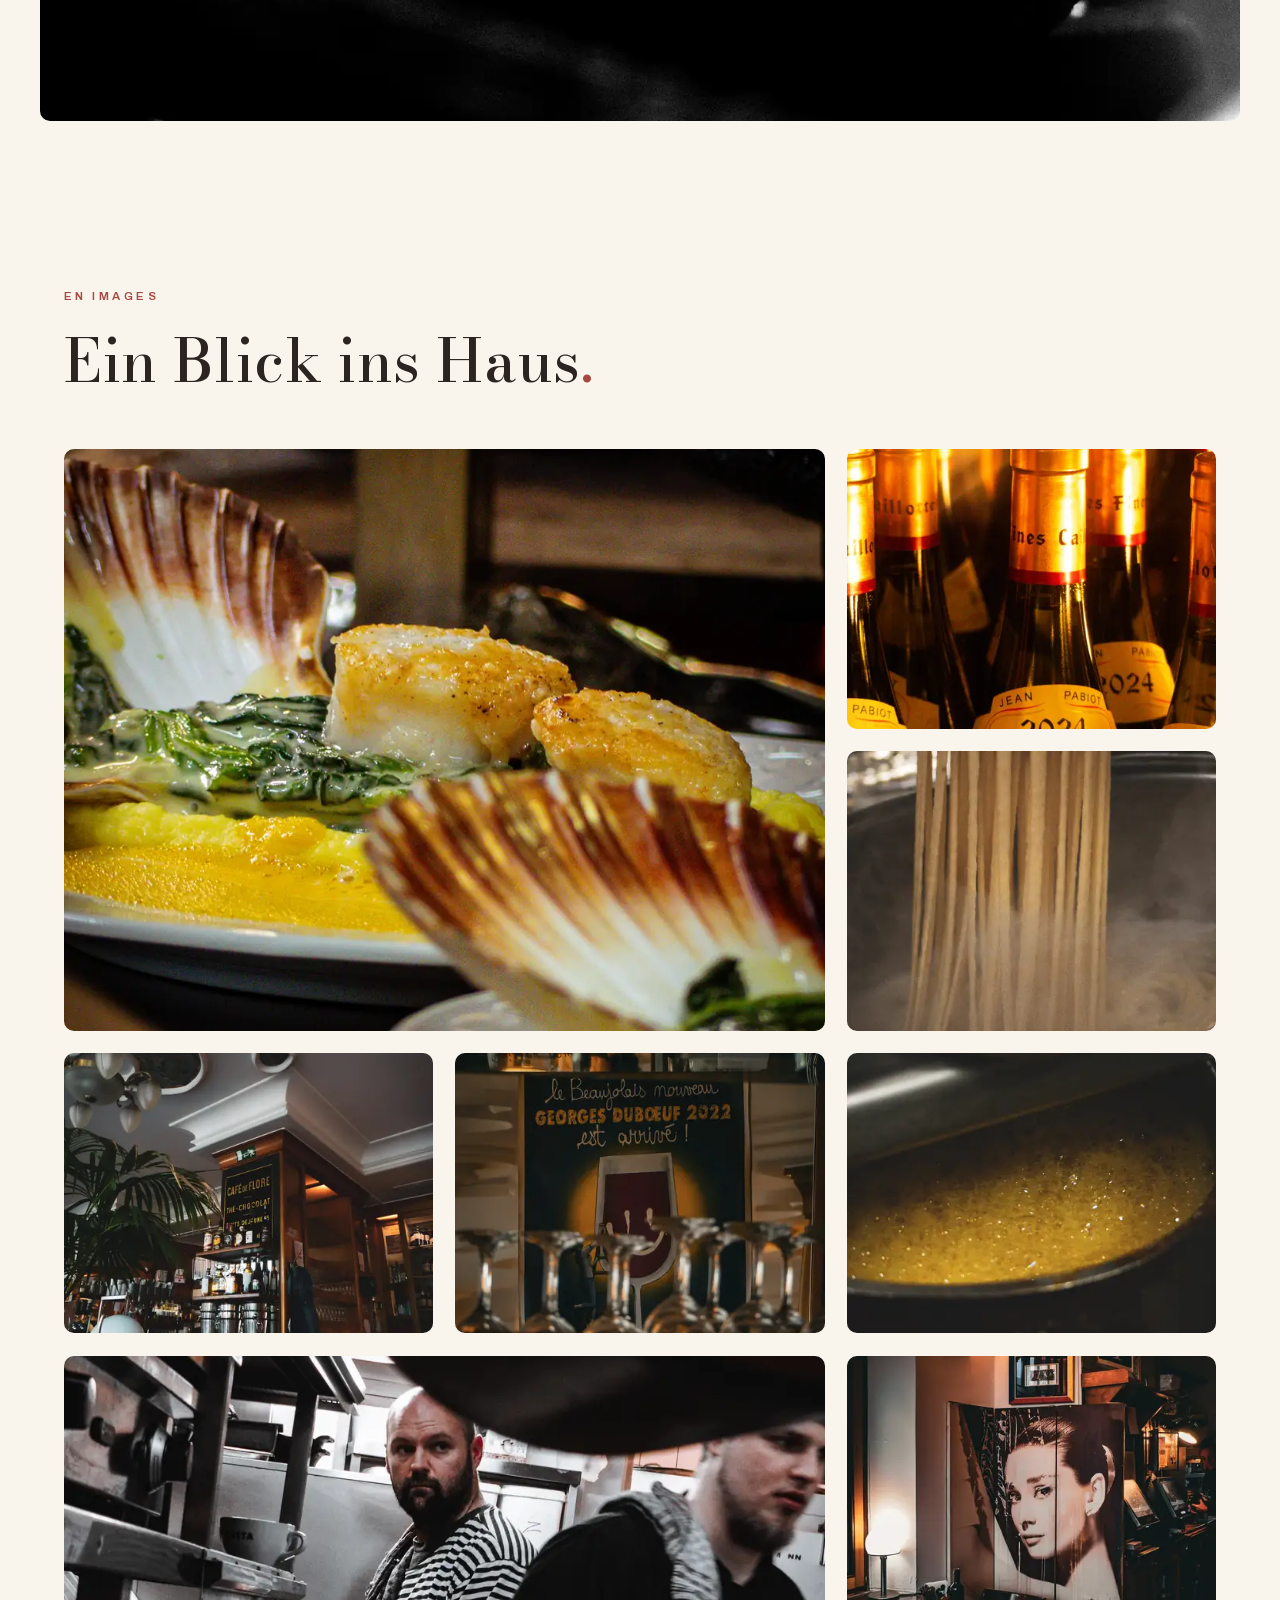
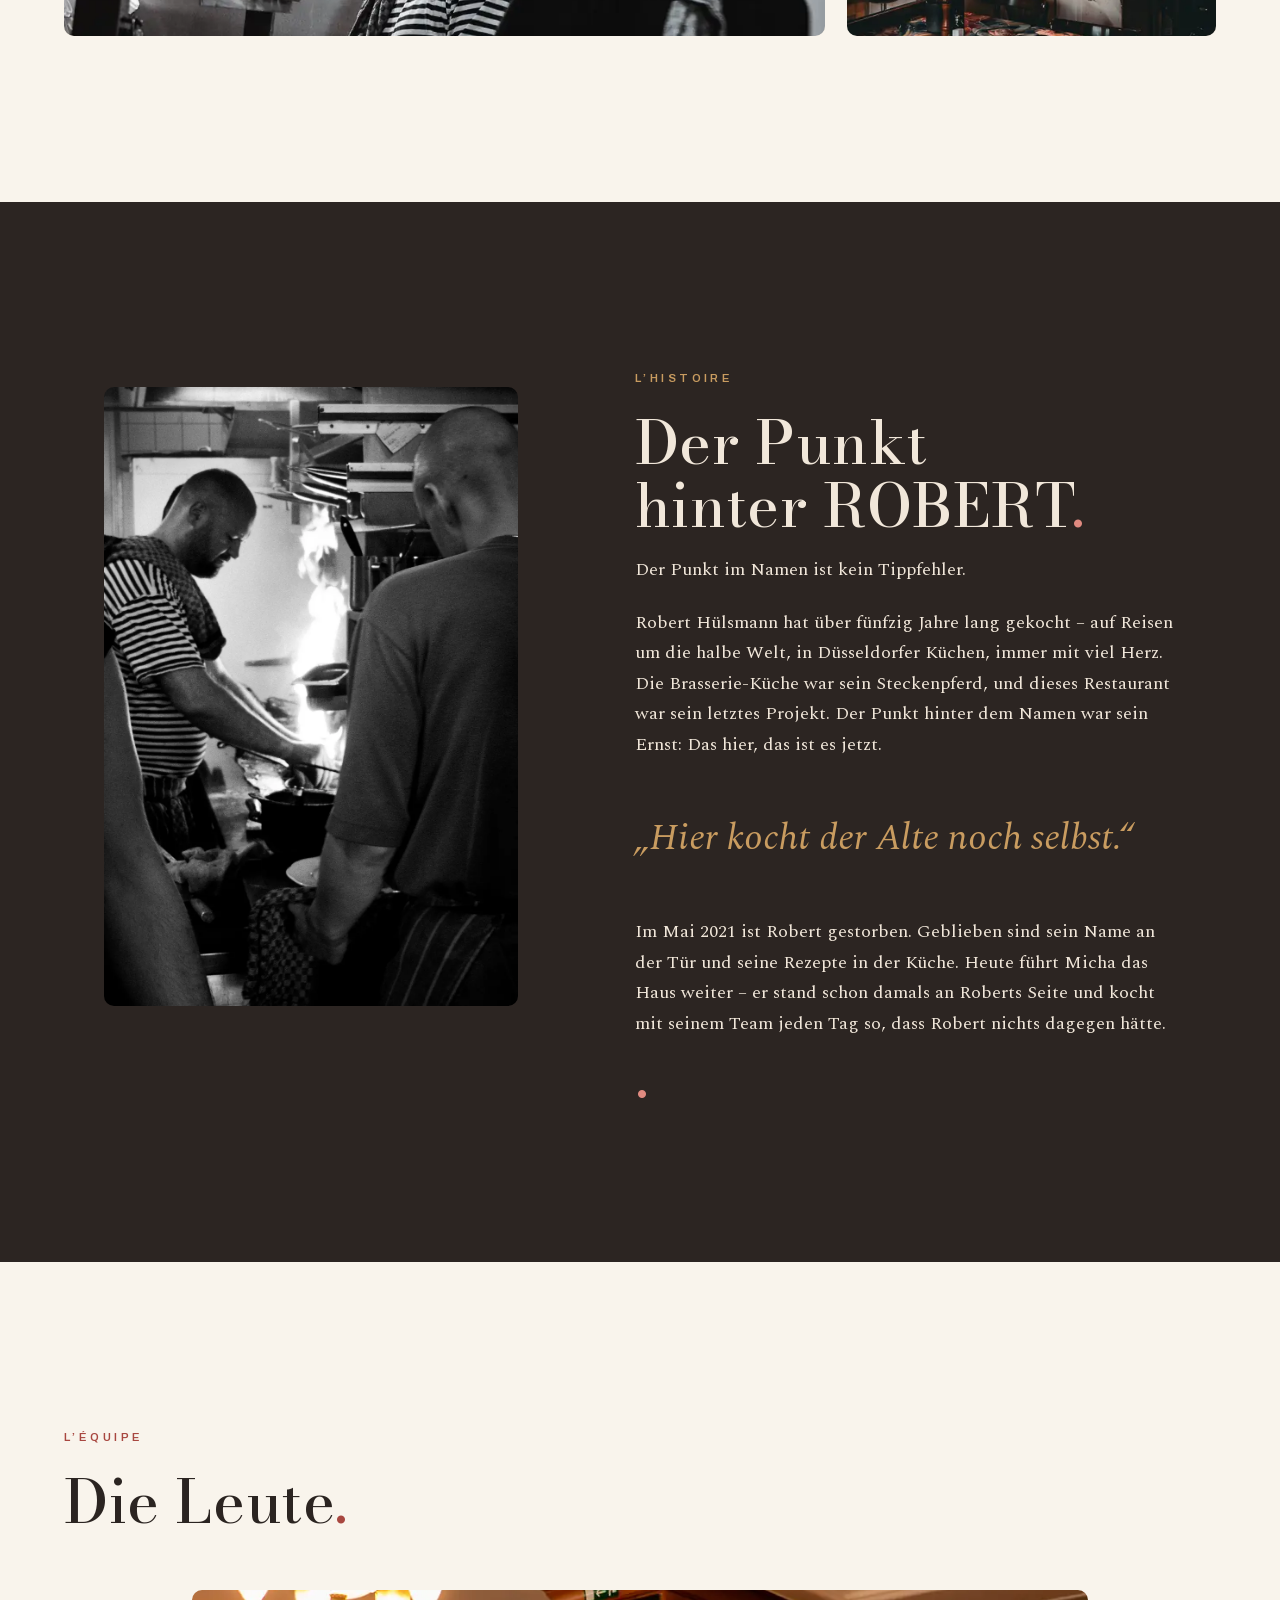
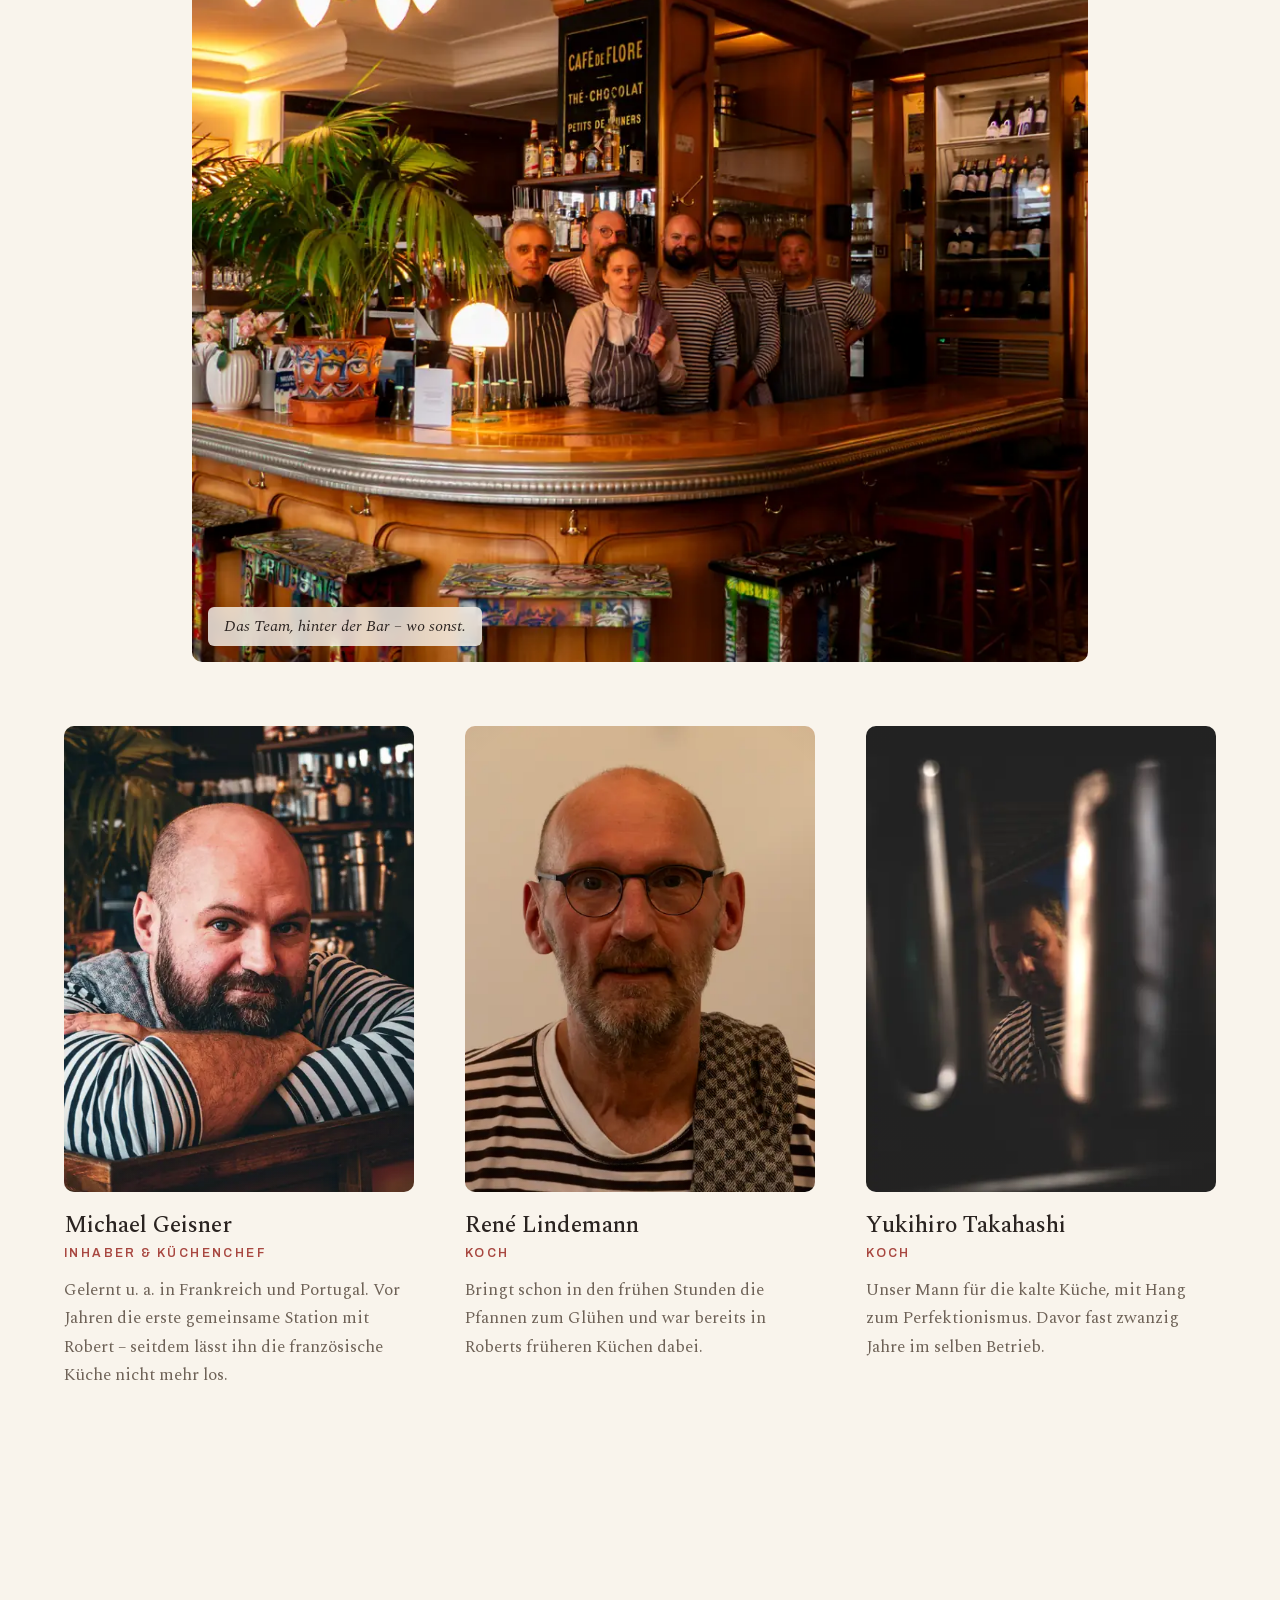
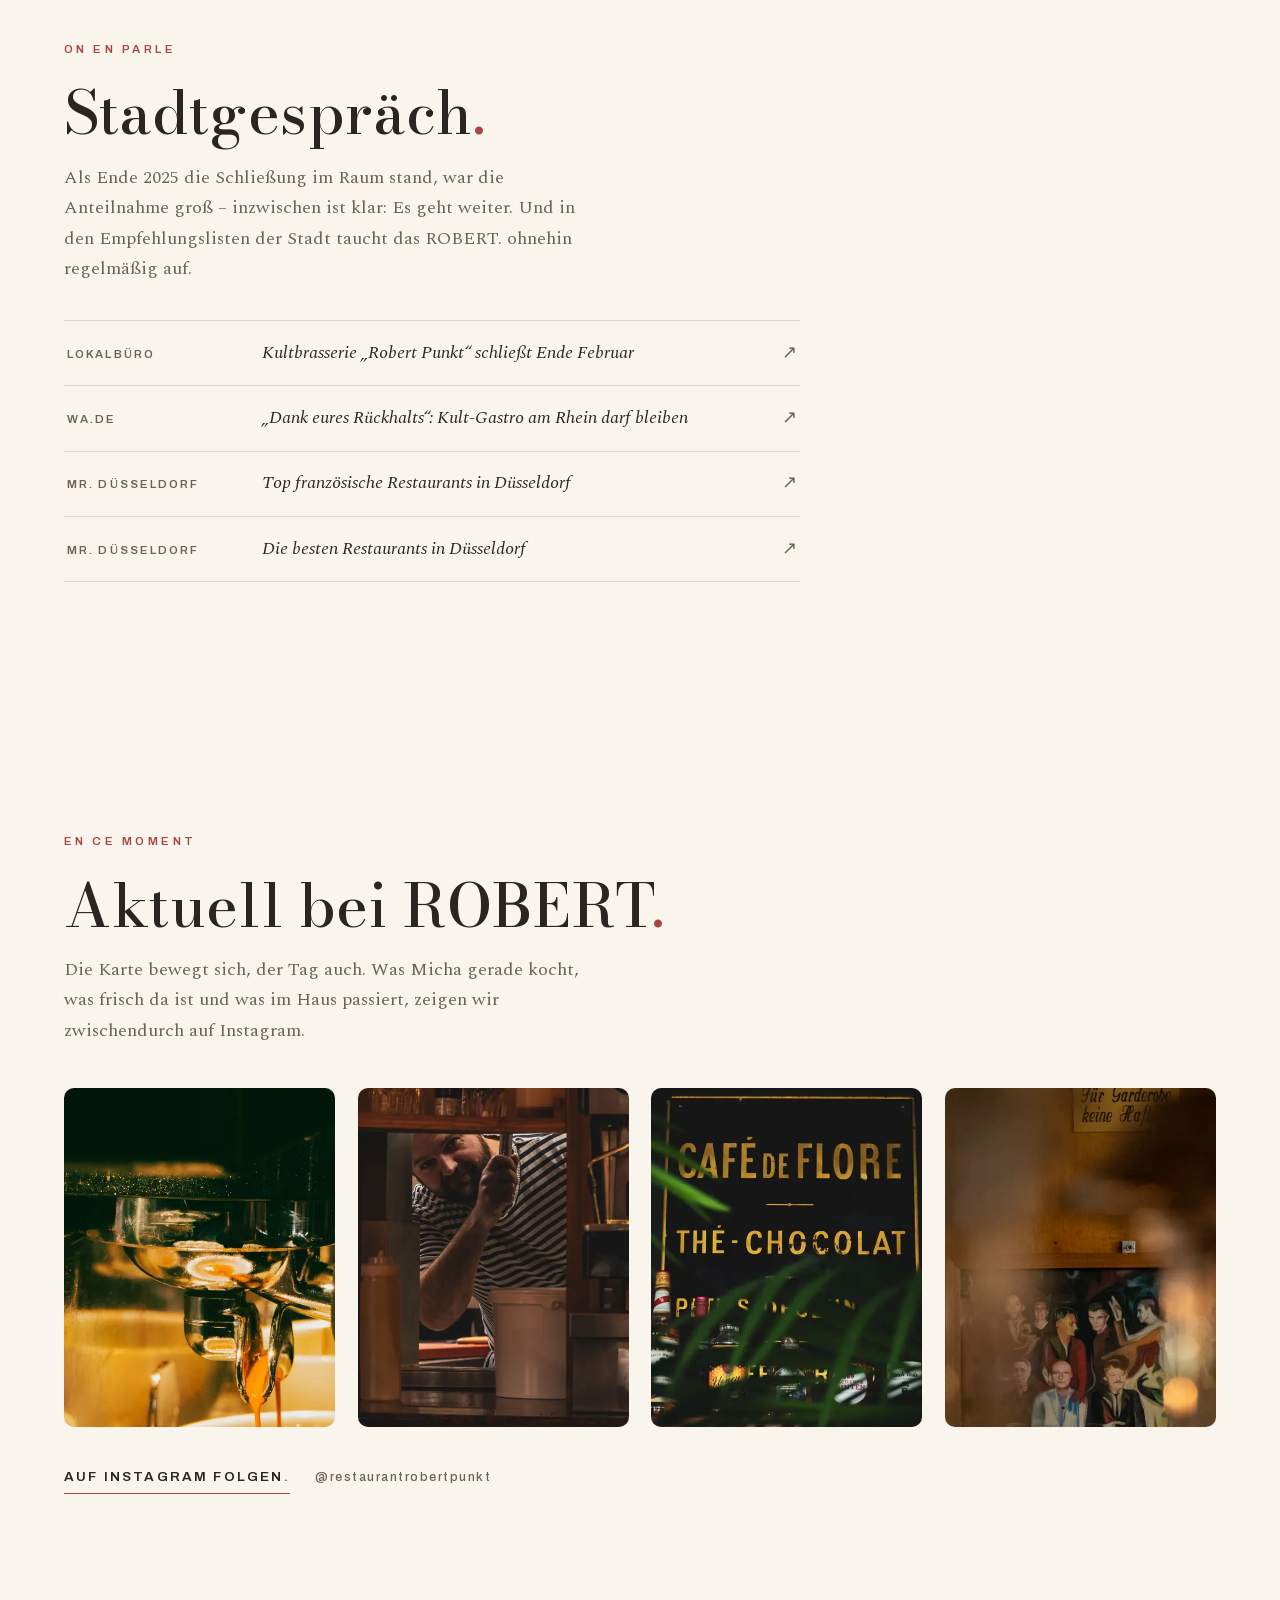
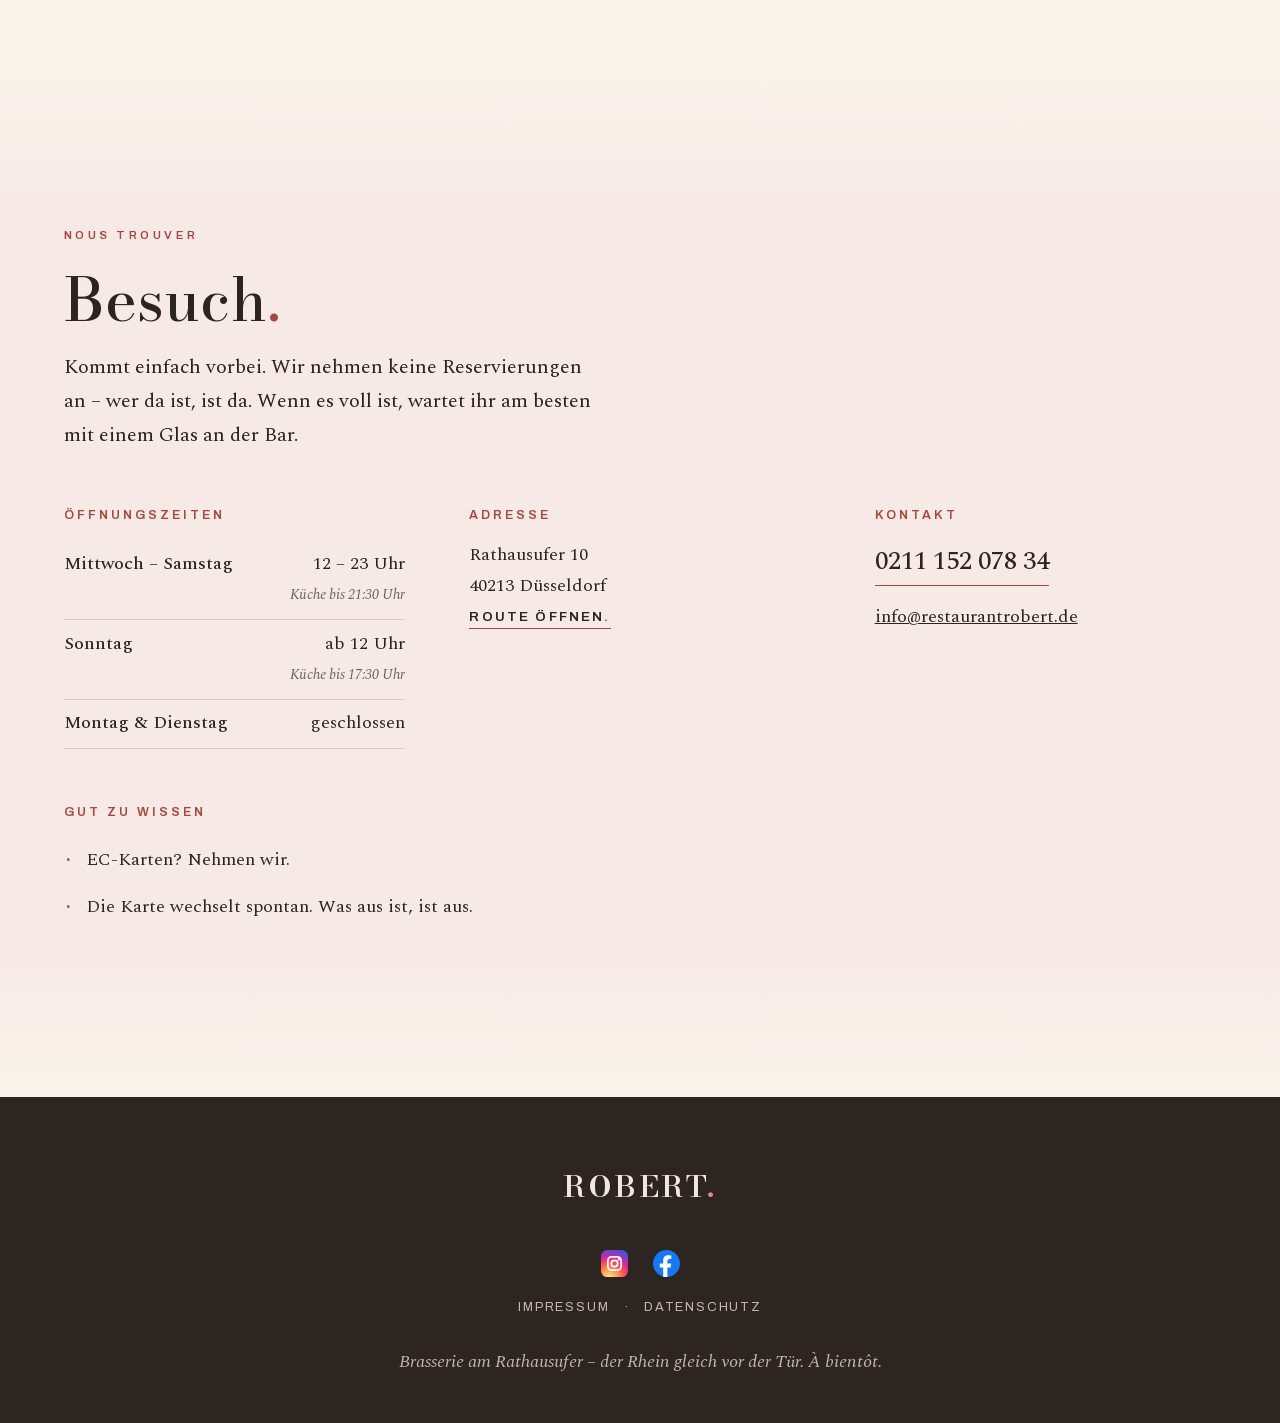
==== commit cd0977c9: "Rework Instagram teaser: portrait crops and quieter footer Der Teaser hatte ein Formatproblem, kein " ====
--- a/index.html
+++ b/index.html
@@ -78,7 +78,11 @@
       <a href="index.html" aria-current="page">DE</a><span aria-hidden="true">·</span><a href="en.html" lang="en" hreflang="en">EN</a><span aria-hidden="true">·</span><a href="fr.html" lang="fr" hreflang="fr">FR</a>
     </nav>
     <button class="nav-knopf" aria-expanded="false" aria-controls="nav-overlay">
-      <span class="nav-knopf-linien" aria-hidden="true"></span>
+      <svg class="nav-loeffel" viewBox="0 0 26 18" aria-hidden="true" focusable="false">
+        <g class="nav-loeffel-a"><ellipse cx="4.4" cy="3" rx="3.2" ry="1.25"/><line x1="6.4" y1="3" x2="24.4" y2="3"/></g>
+        <g class="nav-loeffel-b"><ellipse cx="4.4" cy="9" rx="3.2" ry="1.25"/><line x1="6.4" y1="9" x2="24.4" y2="9"/></g>
+        <g class="nav-loeffel-c"><ellipse cx="21.6" cy="15" rx="3.2" ry="1.25"/><line x1="1.6" y1="15" x2="19.6" y2="15"/></g>
+      </svg>
       Menü
     </button>
   </div>
@@ -922,8 +926,8 @@
           zwischendurch auf Instagram.
         </p>
       </header>
-      <ul class="instagram-raster" data-reveal>
-        <li>
+      <ul class="instagram-raster">
+        <li data-reveal>
           <a href="https://www.instagram.com/restaurantrobertpunkt" rel="noopener" target="_blank" aria-label="Zum Instagram-Profil von ROBERT. – laufender Espresso (öffnet in neuem Tab)">
             <picture>
             <source type="image/webp"
@@ -939,7 +943,7 @@
             </picture>
           </a>
         </li>
-        <li>
+        <li data-reveal>
           <a href="https://www.instagram.com/restaurantrobertpunkt" rel="noopener" target="_blank" aria-label="Zum Instagram-Profil von ROBERT. – Michael an der Durchreiche (öffnet in neuem Tab)">
             <picture>
             <source type="image/webp"
@@ -955,7 +959,7 @@
             </picture>
           </a>
         </li>
-        <li>
+        <li data-reveal>
           <a href="https://www.instagram.com/restaurantrobertpunkt" rel="noopener" target="_blank" aria-label="Zum Instagram-Profil von ROBERT. – das Café-de-Flore-Schild an der Bar (öffnet in neuem Tab)">
             <picture>
             <source type="image/webp"
@@ -971,7 +975,7 @@
             </picture>
           </a>
         </li>
-        <li>
+        <li data-reveal>
           <a href="https://www.instagram.com/restaurantrobertpunkt" rel="noopener" target="_blank" aria-label="Zum Instagram-Profil von ROBERT. – das Gemälde im Gastraum (öffnet in neuem Tab)">
             <picture>
             <source type="image/webp"
@@ -990,7 +994,7 @@
       </ul>
       <p class="instagram-fuss" data-reveal>
         <a class="textlink" href="https://www.instagram.com/restaurantrobertpunkt" rel="noopener" target="_blank" aria-label="ROBERT. auf Instagram folgen (öffnet in neuem Tab)">Auf Instagram folgen<span class="punkt">.</span></a>
-        <span class="instagram-hinweis">Tagesgerichte, Blicke in die Küche, ein bisschen ROBERT.-Alltag.</span>
+        <span class="instagram-hinweis">@restaurantrobertpunkt</span>
       </p>
     </div>
   </section>
--- a/css/styles.css
+++ b/css/styles.css
@@ -332,20 +332,40 @@
   padding: 0.85rem 0.5rem; margin: -0.35rem 0;
   cursor: pointer;
 }
-.nav-knopf-linien {
-  display: inline-block; width: 19px; height: 1.5px;
-  background: currentColor; position: relative;
-}
-.nav-knopf-linien::before, .nav-knopf-linien::after {
-  content: ""; position: absolute; left: 0;
-  width: 19px; height: 1.5px; background: currentColor;
-  transition: transform var(--uebergang);
-}
-.nav-knopf-linien::before { top: -6px; }
-.nav-knopf-linien::after { top: 6px; }
-.nav-knopf[aria-expanded="true"] .nav-knopf-linien { background: transparent; }
-.nav-knopf[aria-expanded="true"] .nav-knopf-linien::before { transform: translateY(6px) rotate(45deg); }
-.nav-knopf[aria-expanded="true"] .nav-knopf-linien::after { transform: translateY(-6px) rotate(-45deg); }
+/* Das Menüzeichen: drei Kochlöffel statt drei Striche.
+   In erster Lesart bleibt es die vertraute Leiste – die Schale ist nur
+   eine lang gezogene Verdickung am Stielende, kaum höher als der Strich
+   selbst. Erst auf den zweiten Blick sind es Löffel. Verwandt mit dem
+   Punkt hinter ROBERT: ein Strich, der in einer Rundung endet.
+   Zwei Löffel liegen nach rechts, einer nach links – so, wie Besteck
+   auf der Durchreiche liegt. Und nur so kreuzen sie sich beim Öffnen
+   mit beiden Schalen nach oben statt beide zur selben Seite.
+   Geöffnet: die äußeren beiden drehen ins Kreuz, der mittlere geht
+   still weg. Ein Bild, ein Übergang, keine Verwandlungsschau. */
+.nav-loeffel {
+  display: block;
+  width: 24px; height: 17px;
+  /* Beim Drehen ragen die Löffel knapp über die Zeichenfläche hinaus;
+     die Polsterung des Knopfes gibt ihnen den Platz dafür. */
+  overflow: visible;
+  flex-shrink: 0;
+  transition: transform var(--uebergang-kurz);
+}
+.nav-loeffel line { stroke: currentColor; stroke-width: 1.5; stroke-linecap: round; }
+.nav-loeffel ellipse { fill: currentColor; }
+.nav-loeffel g {
+  transform-box: view-box;
+  transform-origin: 50% 50%;
+  transition: transform var(--uebergang), opacity var(--uebergang-kurz);
+}
+.nav-knopf[aria-expanded="true"] .nav-loeffel-a { transform: translateY(6px) rotate(45deg); }
+.nav-knopf[aria-expanded="true"] .nav-loeffel-b { opacity: 0; transform: scale(0.7); }
+.nav-knopf[aria-expanded="true"] .nav-loeffel-c { transform: translateY(-6px) rotate(-45deg); }
+
+/* Kleine Rückmeldung beim Tippen – spürbar, nicht sichtbar laut. */
+.nav-knopf:active .nav-loeffel { transform: scale(0.94); }
+/* Der Fokusring legt sich sauber um den Knopf statt scharfkantig. */
+.nav-knopf:focus-visible { border-radius: 3px; }
 
 .nav-overlay[hidden] { display: none; }
 .nav-overlay {
@@ -942,29 +962,48 @@
   background: var(--apricot);
   transition: box-shadow var(--uebergang);
 }
+/* 4:5 statt Quadrat. Alle vier Aufnahmen sind Hochformate zwischen 0,67
+   und 0,87 – das Quadrat hat ihnen bis zu 28 % der Höhe genommen und
+   dabei genau die Motive gekappt: vom Espresso blieb der Strahl außen
+   vor, vom Gemälde vor allem leere Wand. Im Hochformat steht außerdem
+   nicht mehr die Kachelreihe eines Social-Widgets da. */
 .instagram-raster img {
   width: 100%;
-  aspect-ratio: 1 / 1;
+  aspect-ratio: 4 / 5;
   object-fit: cover;
   transition: transform 900ms var(--ease);
 }
-/* Ausschnitte je Motiv (Hochformate im Quadrat) */
-.instagram-raster li:nth-child(1) img { object-position: 50% 72%; } /* Espresso-Strahl läuft ein */
-.instagram-raster li:nth-child(2) img { object-position: 50% 32%; } /* Michaels Blick */
-.instagram-raster li:nth-child(3) img { object-position: 50% 28%; } /* Schild-Schriftzug */
-.instagram-raster li:nth-child(4) img { object-position: 50% 100%; } /* Gemälde komplett */
+/* Ausschnitte je Motiv */
+.instagram-raster li:nth-child(1) img { object-position: 50% 50%; }  /* Siebträger, Strahl und Tasse */
+.instagram-raster li:nth-child(2) img { object-position: 50% 30%; }  /* Michaels Blick durch die Durchreiche */
+.instagram-raster li:nth-child(3) img { object-position: 50% 12%; }  /* das ganze Café-de-Flore-Schild */
+.instagram-raster li:nth-child(4) img { object-position: 50% 100%; } /* Gemälde – und darüber das alte Garderobenschild */
+
+/* Die vier erscheinen leicht versetzt, wie in der Galerie – ein
+   Rhythmus, keine Show. Vorher lag data-reveal auf der ganzen Liste,
+   alle vier kamen gleichzeitig. */
+.instagram-raster [data-reveal]:nth-child(2) { transition-delay: 80ms; }
+.instagram-raster [data-reveal]:nth-child(3) { transition-delay: 160ms; }
+.instagram-raster [data-reveal]:nth-child(4) { transition-delay: 240ms; }
 .instagram-raster a:hover img,
 .instagram-raster a:focus-visible img { transform: scale(1.025); }
 .instagram-raster a:hover { box-shadow: 0 6px 24px rgba(44, 37, 34, 0.14); }
 
 .instagram-fuss {
   margin-top: 2.4rem;
-  display: flex; align-items: baseline; gap: 1.6rem;
+  display: flex; align-items: baseline;
+  /* Bricht es auf dem Handy um, soll der Profilname beim Link bleiben –
+     deshalb der kleinere Zeilenabstand. */
+  gap: 0.9rem 1.6rem;
   flex-wrap: wrap;
 }
+/* Der Profilname – kein Satz, sondern eine Marke. Deshalb die stille
+   Grotesk-Stimme des Hauses statt der kursiven Nebenbemerkung. */
 .instagram-hinweis {
-  font-style: italic;
-  font-size: 1rem;
+  font-family: var(--grotesk);
+  font-size: 0.78rem;
+  font-weight: 500;
+  letter-spacing: 0.12em;
   color: var(--tinte-matt);
 }
 
@@ -1125,6 +1164,9 @@
   /* Der Punkt wechselt die Kategorie sofort, statt zu gleiten;
      das Lightbox-Bild springt ohne Blende um. */
   .karte-punkt, .lightbox img { transition: none; }
+  /* Die Kochlöffel wechseln direkt in die Kreuzstellung. */
+  .nav-loeffel, .nav-loeffel g { transition: none; }
+  .nav-knopf:active .nav-loeffel { transform: none; }
 }
 
 /* ============================================================
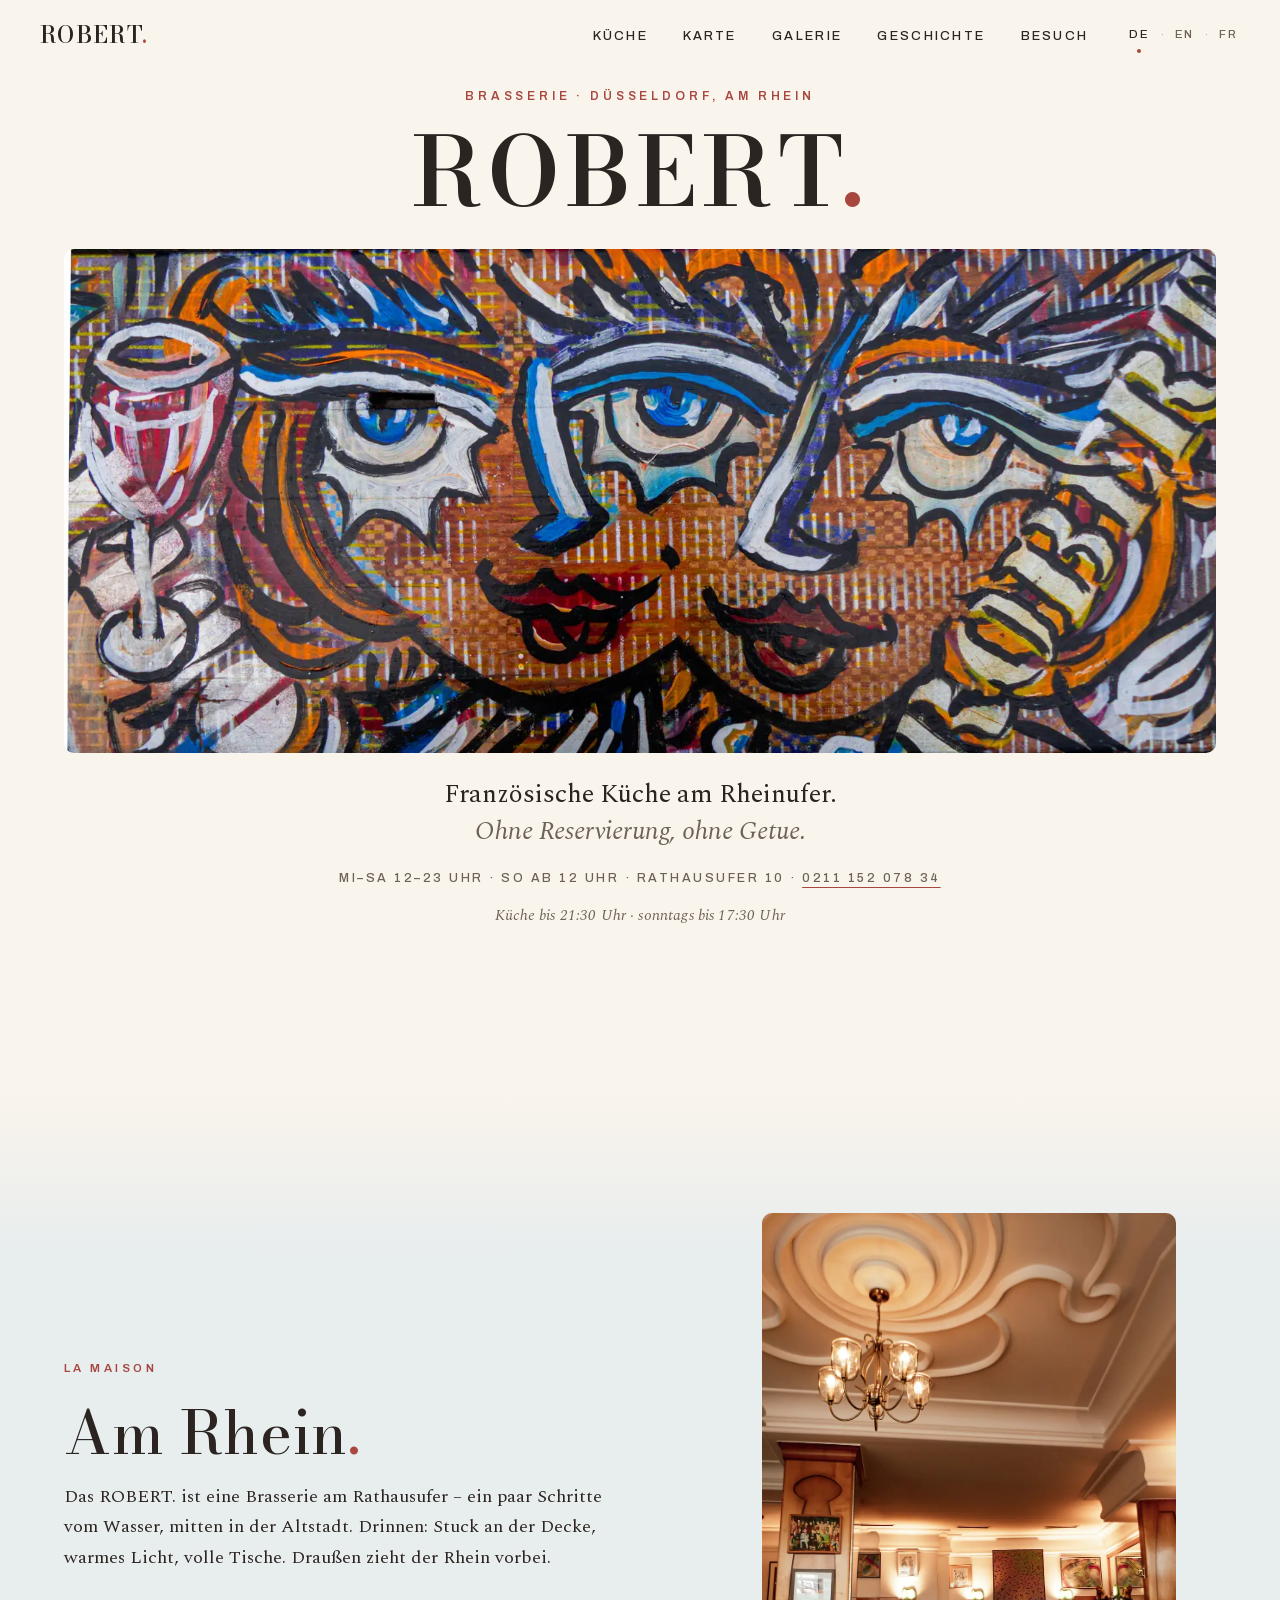
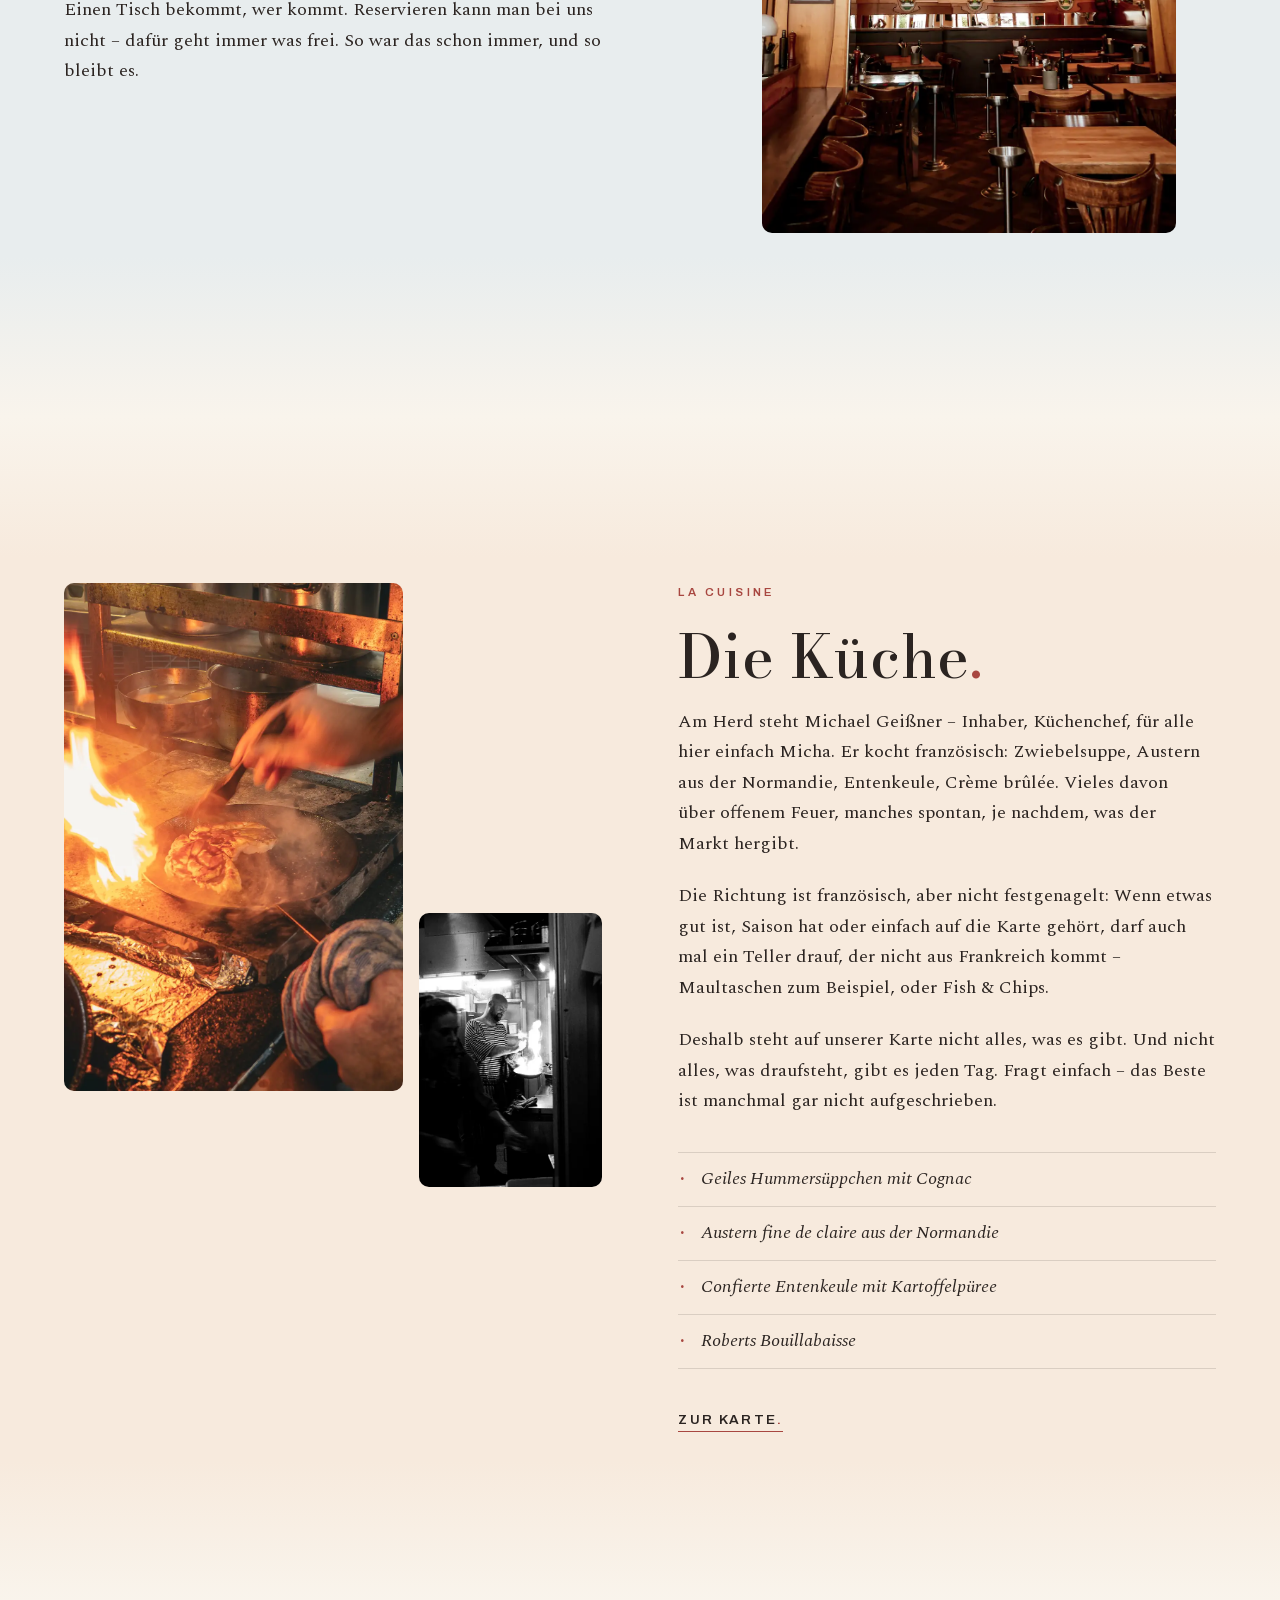
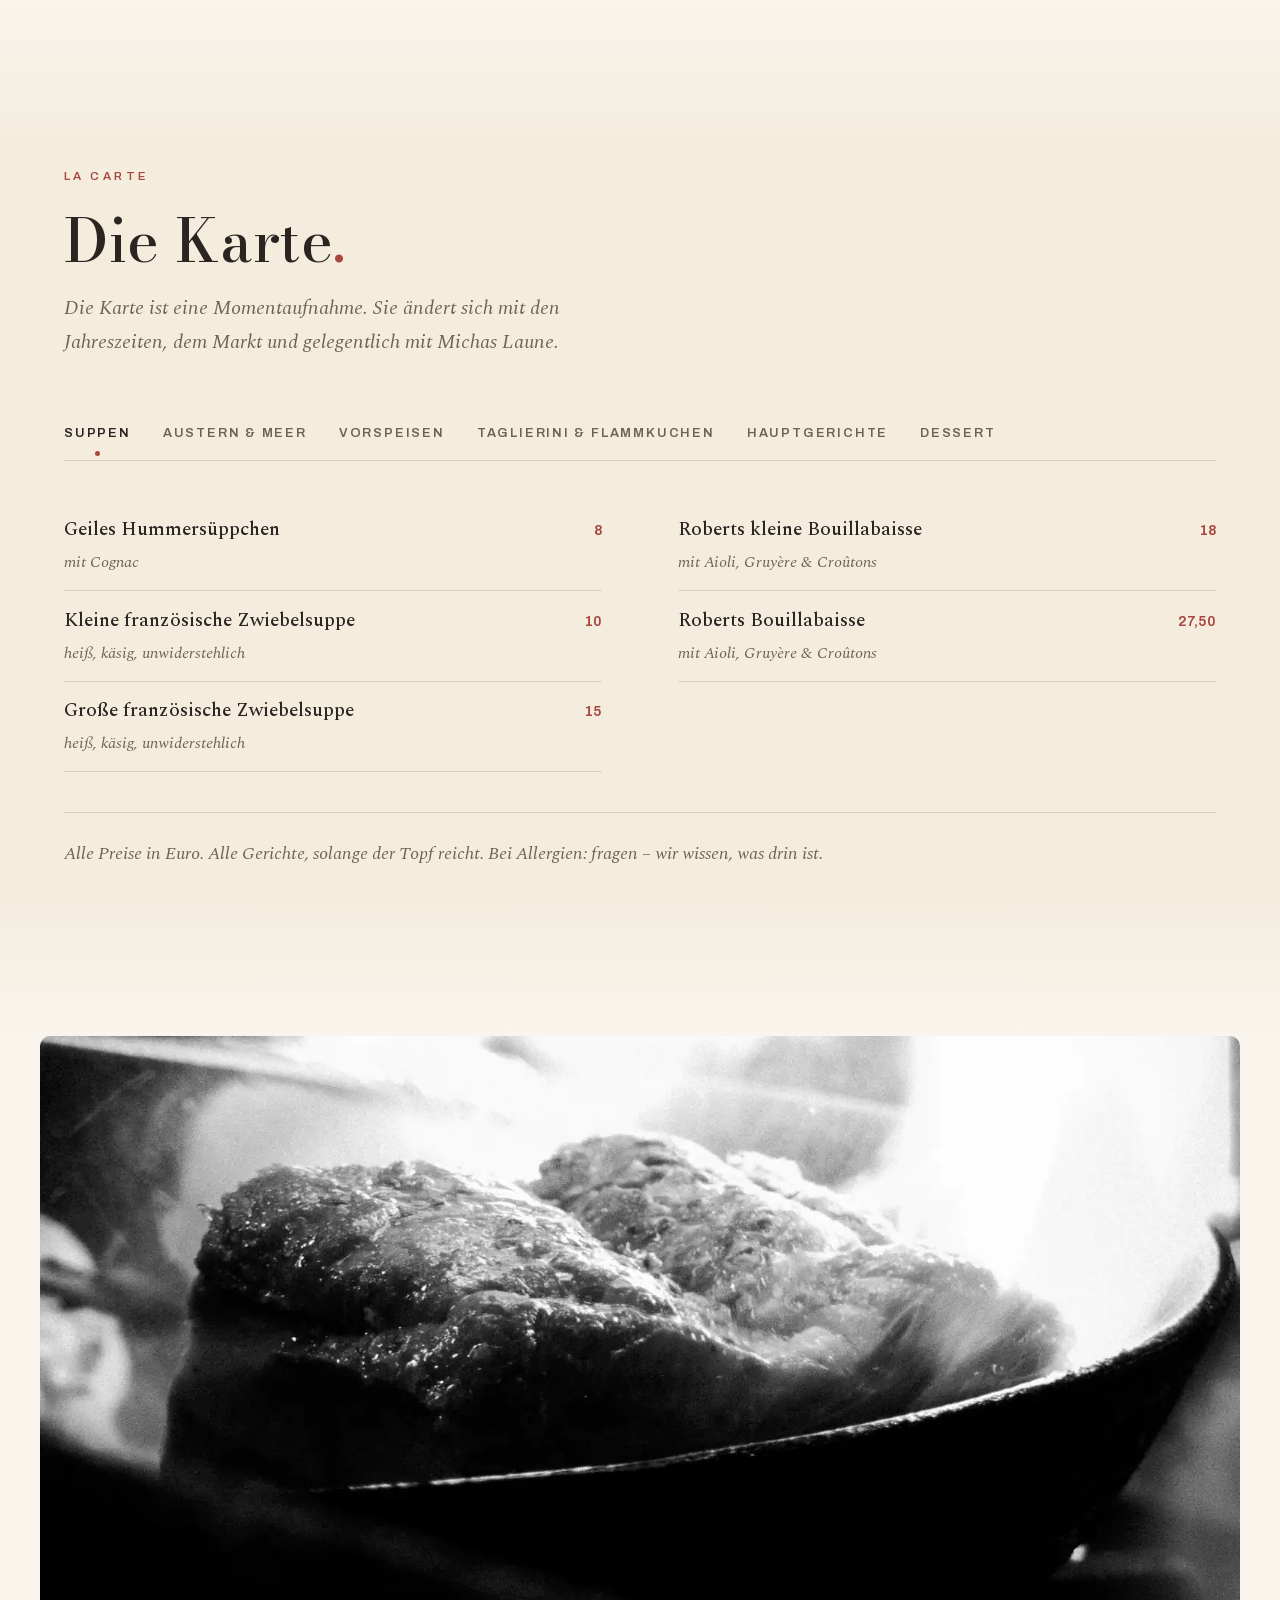
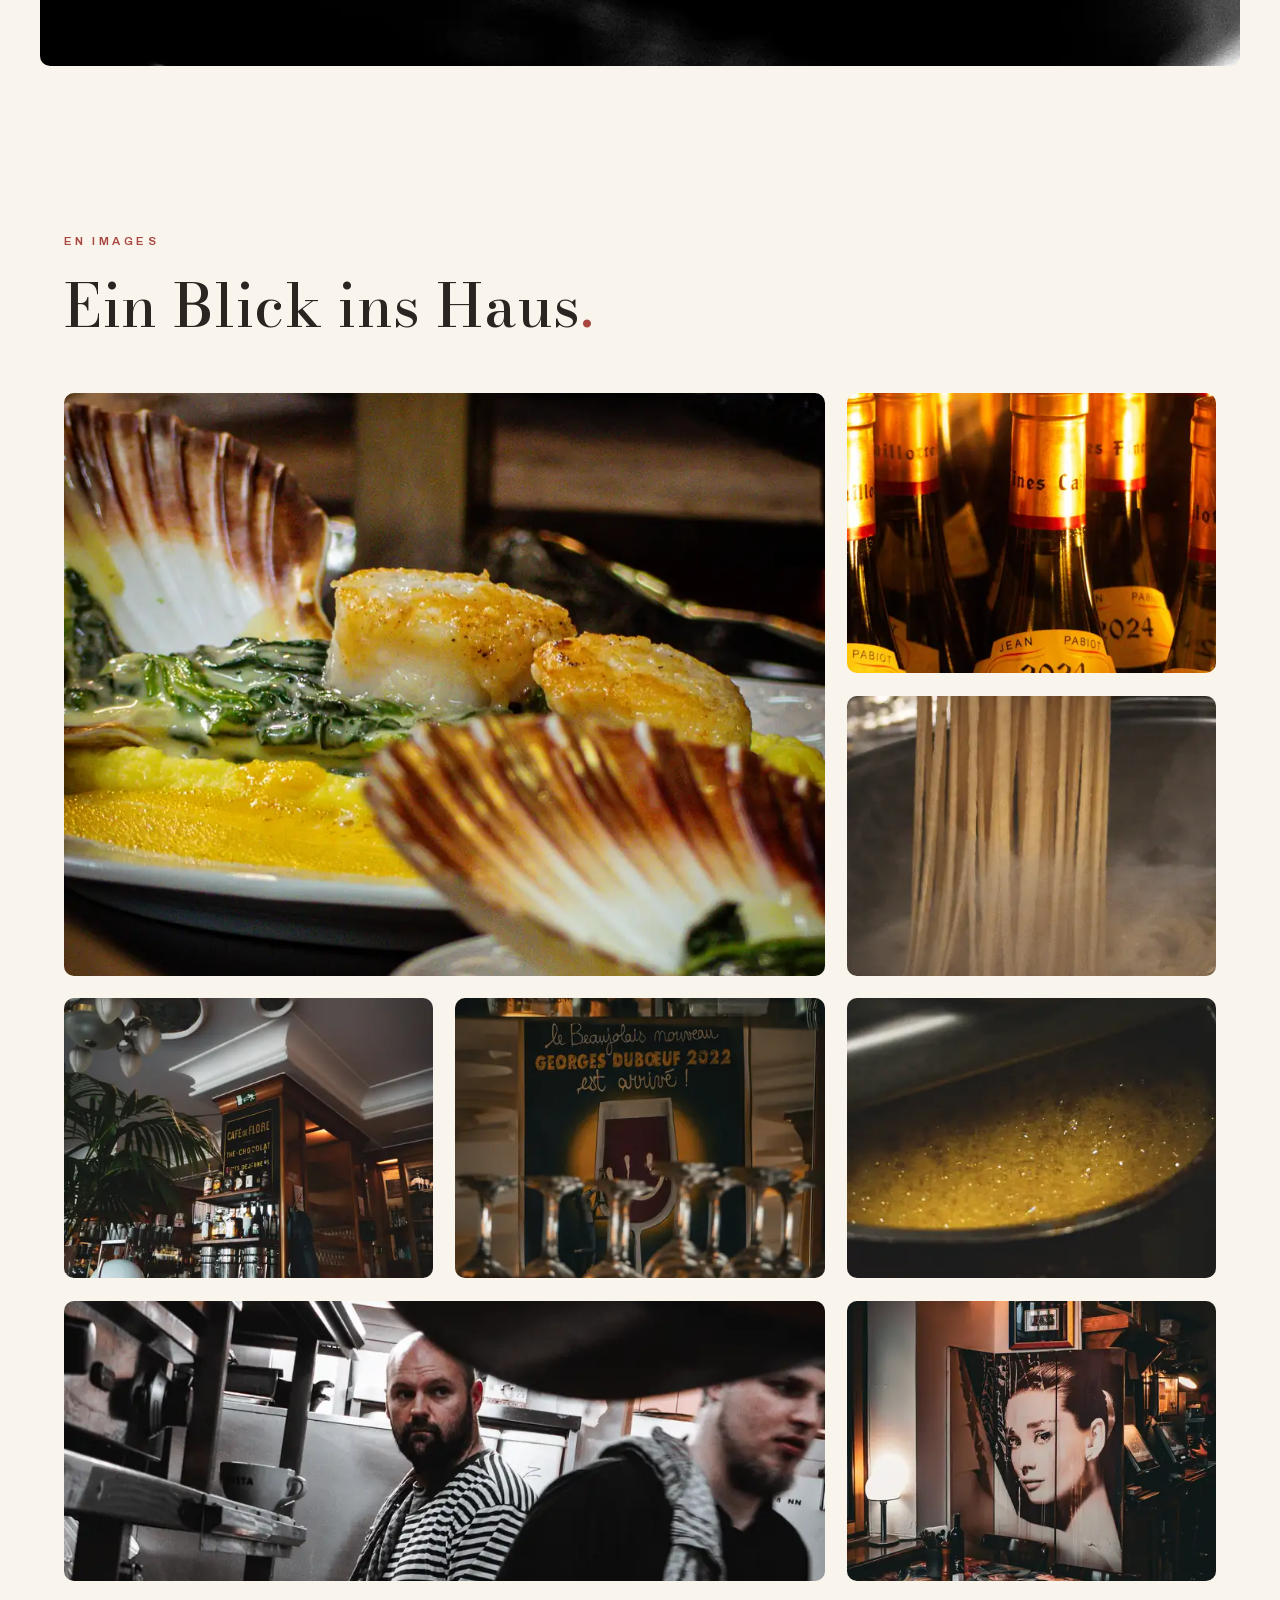
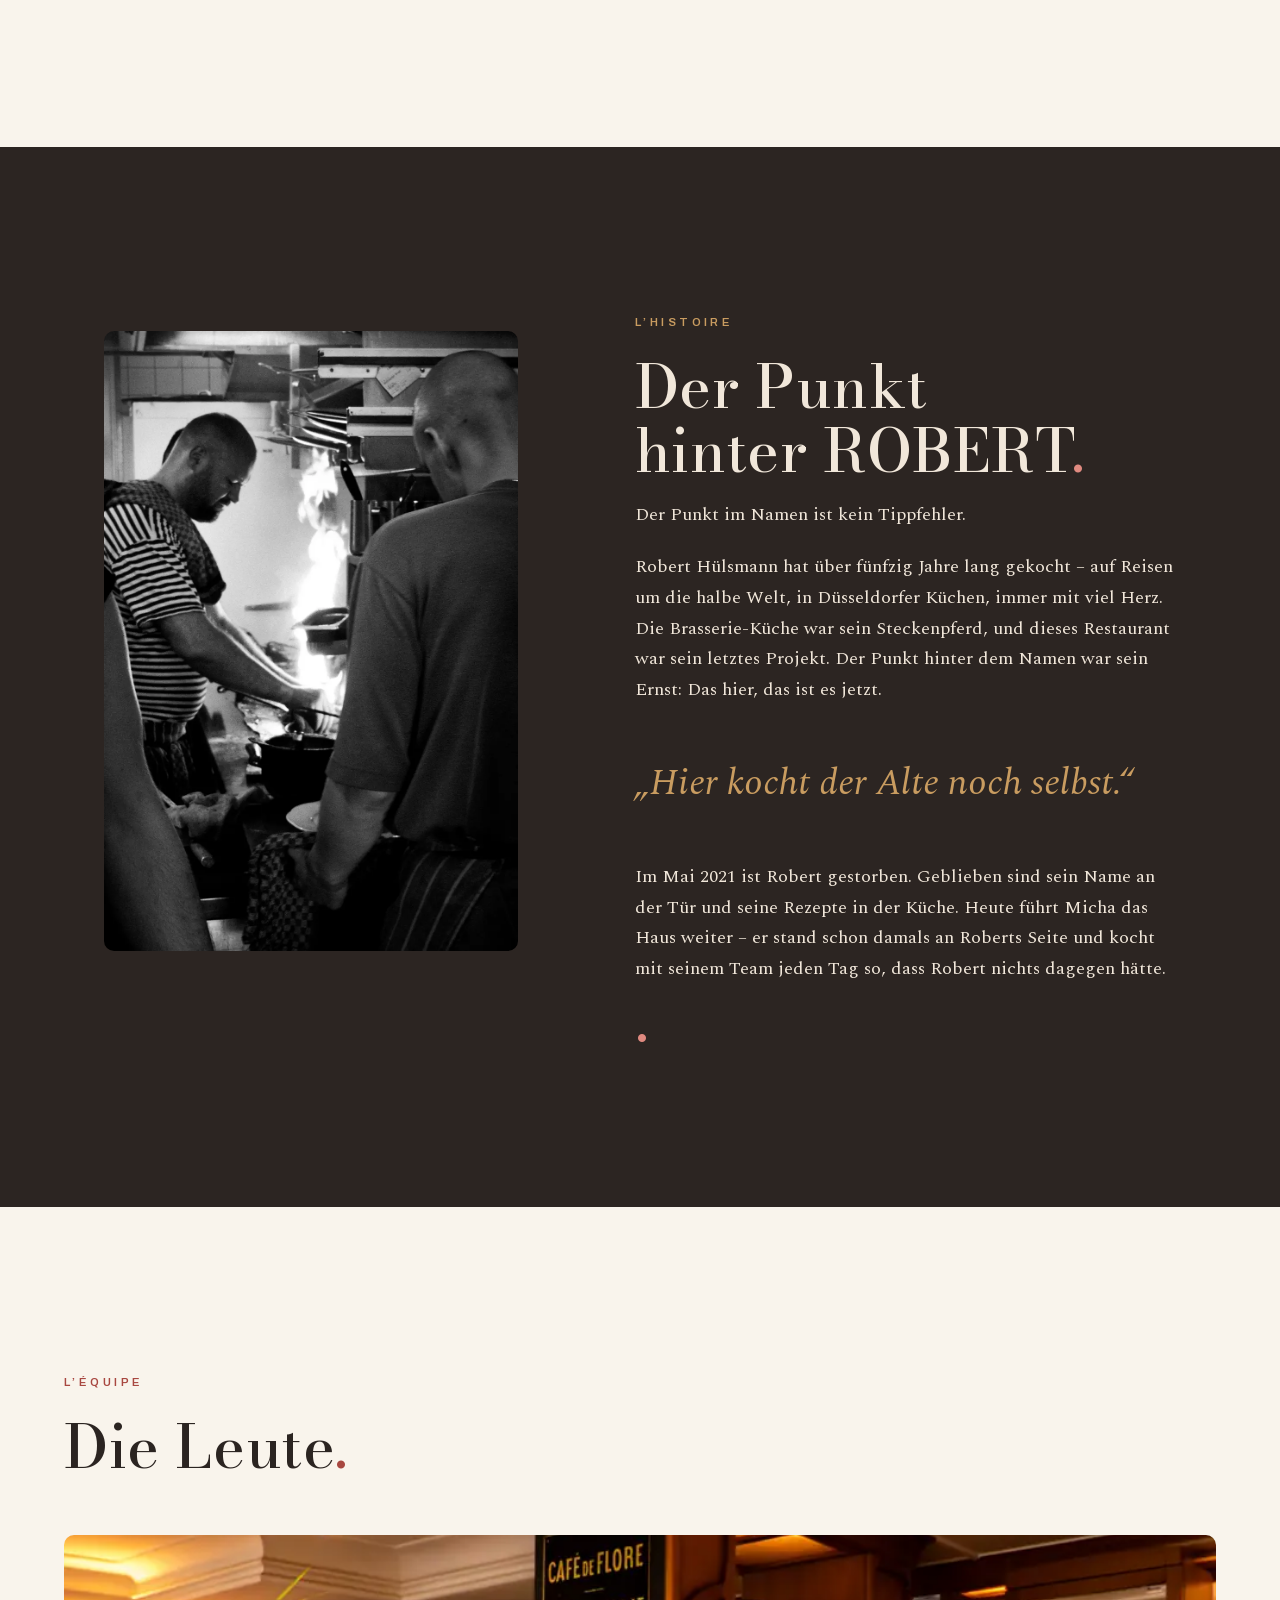
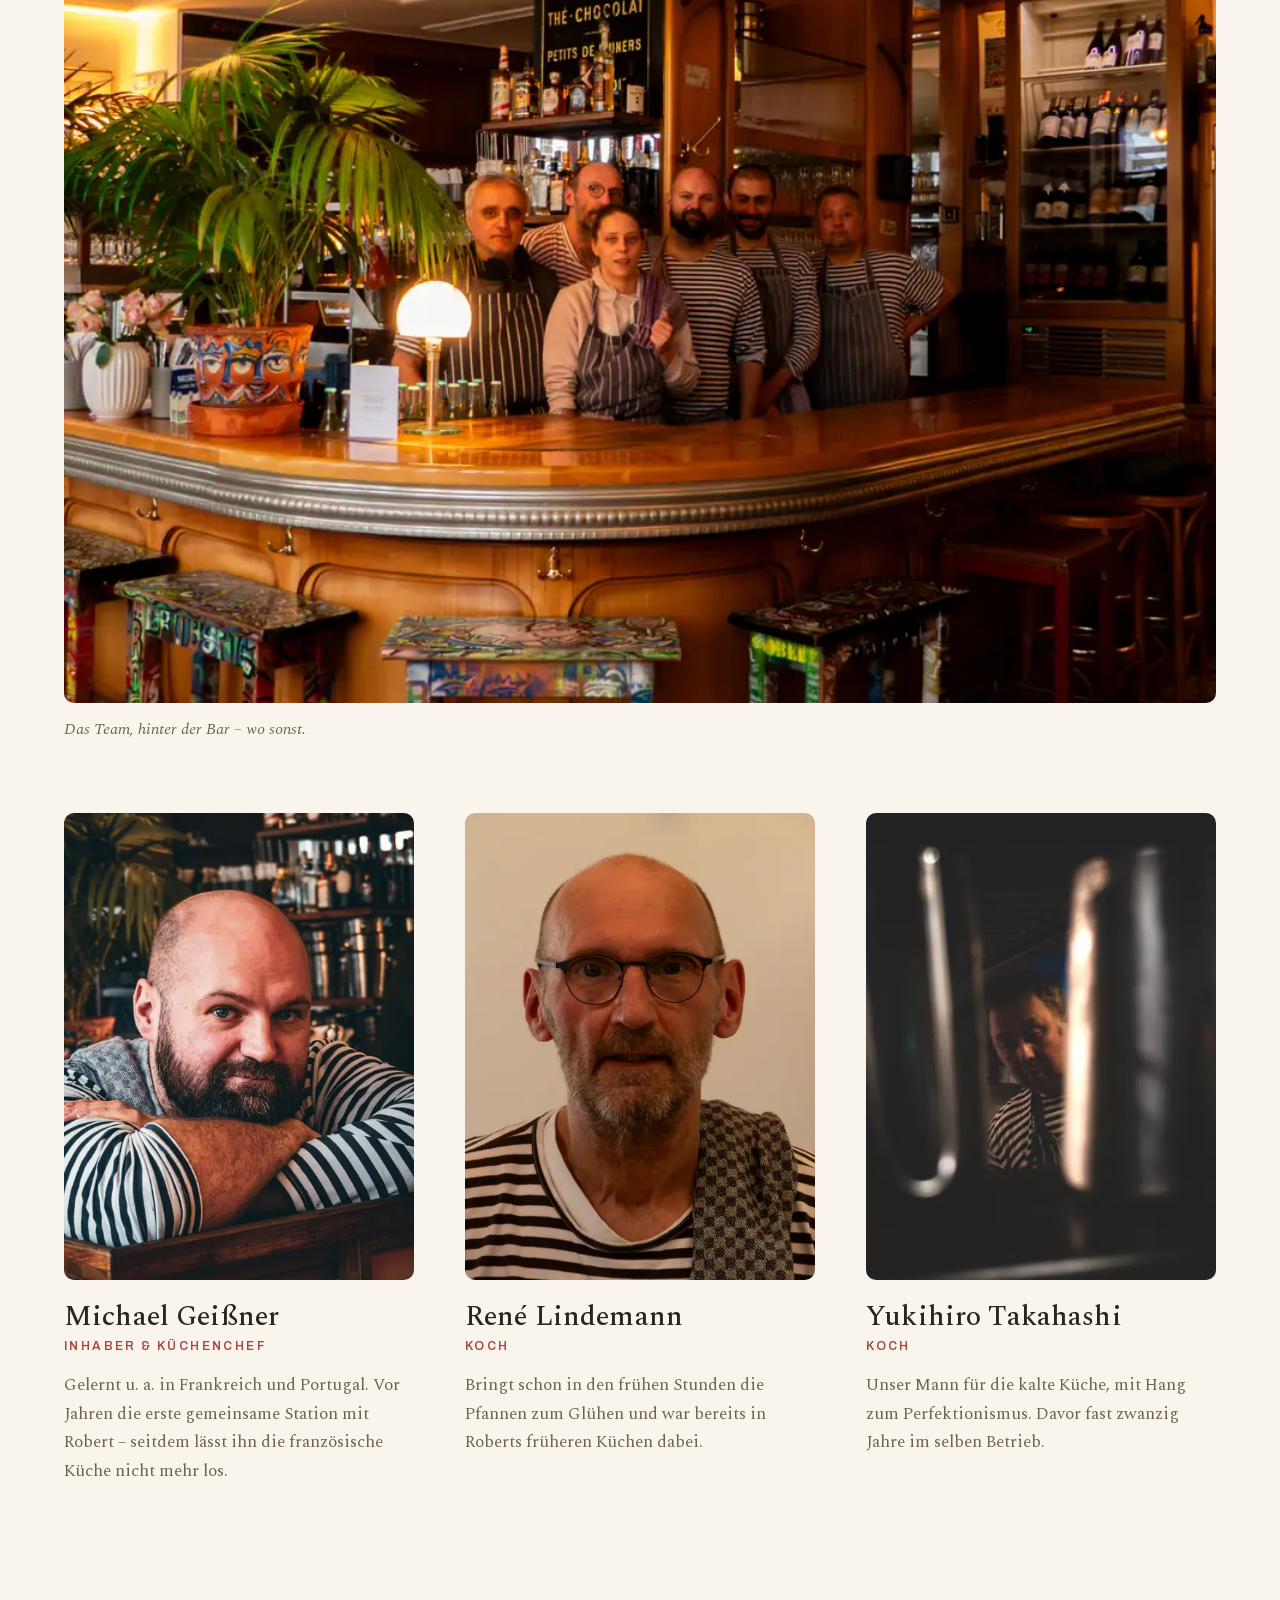
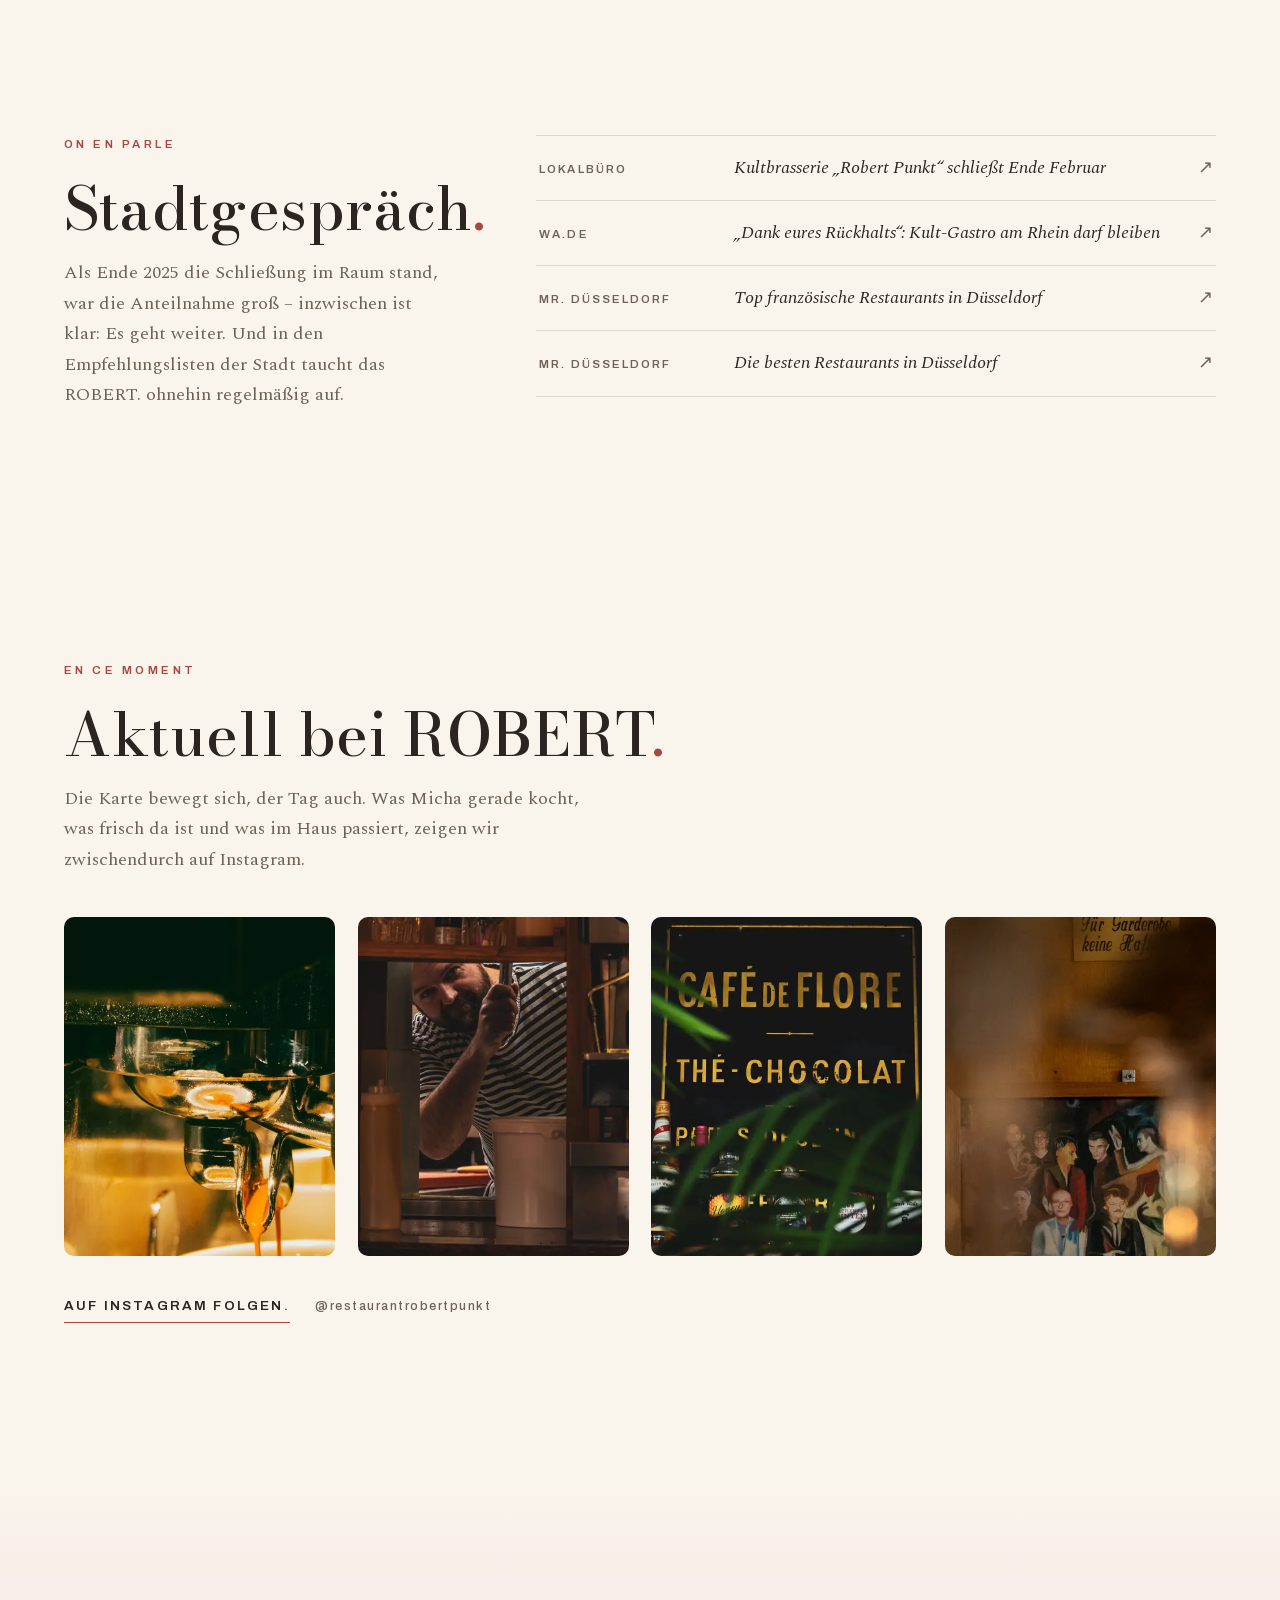
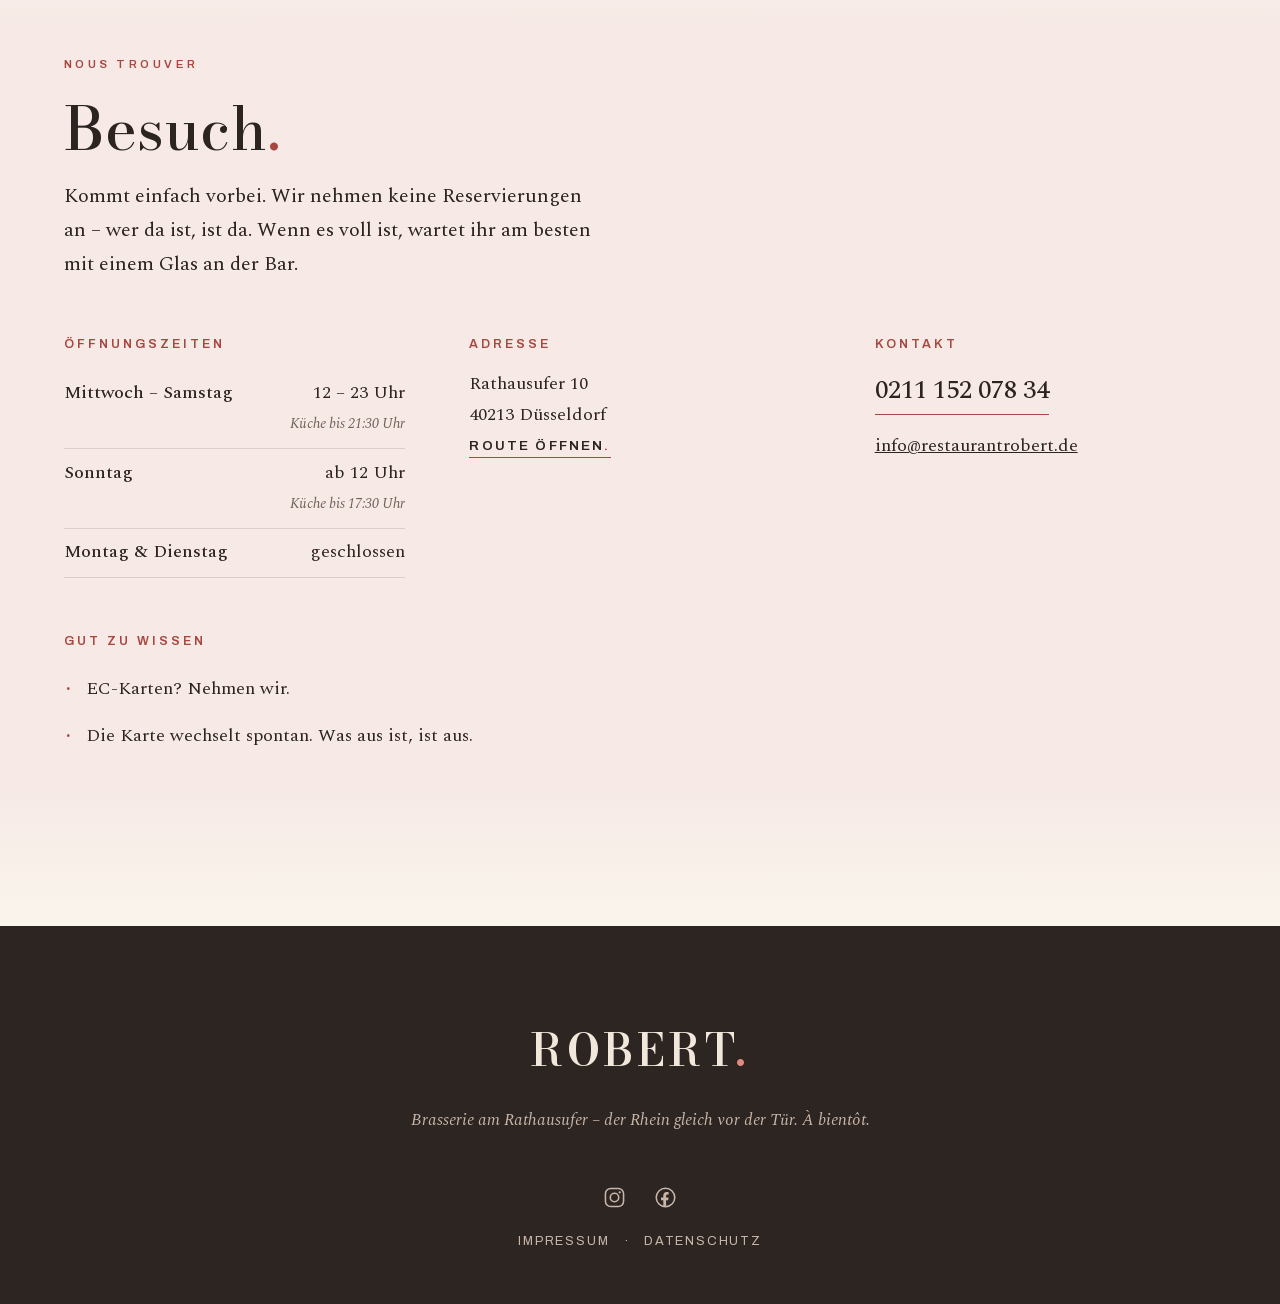
==== commit 5317829b: "Complete ROBERT flagship polish and production release Schließt die Flagship-Serie ab: Codex-Pass, F" ====
--- a/index.html
+++ b/index.html
@@ -17,7 +17,17 @@
        Links eine Vorschau haben. Beim Umzug auf restaurantrobert.de beide umstellen! -->
   <meta property="og:url" content="https://domekuester.github.io/restaurant-robert-redesign/">
   <meta property="og:image" content="https://domekuester.github.io/restaurant-robert-redesign/assets/photos/optimized/tisch-bemalt-1600.jpg">
+  <meta property="og:image:width" content="1600">
+  <meta property="og:image:height" content="700">
+  <meta property="og:image:alt" content="Der bemalte Tisch des ROBERT. mit Gesichtern, Weinglas und Schriftzug">
   <meta property="og:locale" content="de_DE">
+  <meta property="og:locale:alternate" content="en_GB">
+  <meta property="og:locale:alternate" content="fr_FR">
+  <meta name="twitter:card" content="summary_large_image">
+  <meta name="twitter:title" content="ROBERT. – Französische Brasserie am Rheinufer">
+  <meta name="twitter:description" content="Französische Küche am Rathausufer in Düsseldorf. Ohne Reservierung, ohne Getue.">
+  <meta name="twitter:image" content="https://domekuester.github.io/restaurant-robert-redesign/assets/photos/optimized/tisch-bemalt-1600.jpg">
+  <meta name="twitter:image:alt" content="Der bemalte Tisch des ROBERT. mit Gesichtern, Weinglas und Schriftzug">
   <meta name="theme-color" content="#F9F4EC">
   <link rel="apple-touch-icon" href="assets/apple-touch-icon.png">
   <link rel="icon" href="data:image/svg+xml,%3Csvg xmlns='http://www.w3.org/2000/svg' viewBox='0 0 64 64'%3E%3Crect width='64' height='64' fill='%232C2522'/%3E%3Ctext x='32' y='44' font-family='Georgia,serif' font-size='36' fill='%23F1E8DA' text-anchor='middle'%3ER%3C/text%3E%3Ccircle cx='50' cy='42' r='4' fill='%23E08A80'/%3E%3C/svg%3E">
@@ -62,6 +72,7 @@
 
 <a class="skip-link" href="#inhalt">Zum Inhalt springen</a>
 
+<div class="nav-schale" data-menue-label="Menü">
 <header class="kopf" id="kopf">
   <a class="kopf-marke" href="#top" aria-label="ROBERT. – zum Seitenanfang">ROBERT<span class="punkt">.</span></a>
   <div class="kopf-rechts">
@@ -106,6 +117,7 @@
     <p><a href="tel:+4921115207834">0211&nbsp;152&nbsp;078&nbsp;34</a></p>
     <p>Mittwoch bis Samstag 12–23 Uhr · Sonntag ab 12 Uhr<br><span class="service-fein">Küche bis 21:30&nbsp;Uhr · sonntags bis 17:30&nbsp;Uhr</span><br>Rathausufer 10, Düsseldorf</p>
   </div>
+</div>
 </div>
 
 <main id="inhalt">
@@ -214,7 +226,7 @@
         <p class="eyebrow">La Cuisine</p>
         <h2>Die Küche<span class="punkt">.</span></h2>
         <p>
-          Am Herd steht Michael Geisner – Inhaber, Küchenchef, für alle hier
+          Am Herd steht Michael Geißner – Inhaber, Küchenchef, für alle hier
           einfach Micha. Er kocht französisch: Zwiebelsuppe, Austern aus der
           Normandie, Entenkeule, Crème brûlée. Vieles davon über offenem Feuer,
           manches spontan, je nachdem, was der Markt hergibt.
@@ -812,10 +824,10 @@
                        assets/photos/optimized/team-michael-geisner-960.jpg 960w"
                sizes="(min-width: 900px) 22vw, 100vw"
                width="2672" height="4000" loading="lazy"
-               alt="Michael Geisner lehnt an der Bar, Ringelshirt, freundlicher Blick">
+               alt="Michael Geißner lehnt an der Bar, Ringelshirt, freundlicher Blick">
           </picture>
         </figure>
-        <h3>Michael Geisner</h3>
+        <h3>Michael Geißner</h3>
         <p class="team-rolle">Inhaber &amp; Küchenchef</p>
         <p>Gelernt u.&nbsp;a. in Frankreich und Portugal. Vor Jahren die erste
            gemeinsame Station mit Robert – seitdem lässt ihn die französische
@@ -1063,28 +1075,19 @@
 
 <footer class="fuss">
   <p class="fuss-marke">ROBERT<span class="punkt">.</span></p>
+  <p class="fuss-zeile">Brasserie am Rathausufer – der Rhein gleich vor der Tür. À bientôt.</p>
   <p class="fuss-social">
     <a class="social-knopf" href="https://www.instagram.com/restaurantrobertpunkt" rel="noopener" target="_blank" aria-label="ROBERT. auf Instagram (öffnet in neuem Tab)">
       <svg viewBox="0 0 24 24" aria-hidden="true" focusable="false">
-        <defs>
-          <radialGradient id="ig-verlauf" cx="0.3" cy="1.07" r="1.25">
-            <stop offset="0" stop-color="#fdf497"/>
-            <stop offset="0.1" stop-color="#fdd776"/>
-            <stop offset="0.45" stop-color="#fd5949"/>
-            <stop offset="0.65" stop-color="#d6249f"/>
-            <stop offset="0.95" stop-color="#285aeb"/>
-          </radialGradient>
-        </defs>
-        <rect width="24" height="24" rx="5.6" fill="url(#ig-verlauf)"/>
-        <rect x="6.1" y="6.1" width="11.8" height="11.8" rx="3.4" fill="none" stroke="#fff" stroke-width="1.55"/>
-        <circle cx="12" cy="12" r="2.85" fill="none" stroke="#fff" stroke-width="1.55"/>
-        <circle cx="15.9" cy="8.2" r="1.05" fill="#fff"/>
+        <rect x="3.3" y="3.3" width="17.4" height="17.4" rx="5" fill="none" stroke="currentColor" stroke-width="1.5"/>
+        <circle cx="12" cy="12" r="4.05" fill="none" stroke="currentColor" stroke-width="1.5"/>
+        <circle cx="17" cy="7" r="1.1" fill="currentColor"/>
       </svg>
     </a>
     <a class="social-knopf" href="https://www.facebook.com/RestaurantRobertPunkt" rel="noopener" target="_blank" aria-label="ROBERT. auf Facebook (öffnet in neuem Tab)">
       <svg viewBox="0 0 24 24" aria-hidden="true" focusable="false">
-        <circle cx="12" cy="12" r="12" fill="#1877f2"/>
-        <path fill="#fff" d="M15.6 15.5l.53-3.47h-3.33V9.78c0-.95.46-1.87 1.95-1.87h1.51V4.96s-1.37-.23-2.68-.23c-2.73 0-4.52 1.66-4.52 4.66v2.64H6.01v3.47h3.05V24a12.1 12.1 0 0 0 3.74 0v-8.5h2.8z"/>
+        <circle cx="12" cy="12" r="8.9" fill="none" stroke="currentColor" stroke-width="1.5"/>
+        <path fill="currentColor" transform="translate(12 12) scale(0.72) translate(-12 -12)" d="M15.6 15.5l.53-3.47h-3.33V9.78c0-.95.46-1.87 1.95-1.87h1.51V4.96s-1.37-.23-2.68-.23c-2.73 0-4.52 1.66-4.52 4.66v2.64H6.01v3.47h3.05V24a12.1 12.1 0 0 0 3.74 0v-8.5h2.8z"/>
       </svg>
     </a>
   </p>
@@ -1093,7 +1096,6 @@
     <span aria-hidden="true">·</span>
     <a href="datenschutz.html">Datenschutz</a>
   </p>
-  <p class="fuss-zeile">Brasserie am Rathausufer – der Rhein gleich vor der Tür. À bientôt.</p>
 </footer>
 
 <script src="js/main.js" defer></script>
--- a/css/styles.css
+++ b/css/styles.css
@@ -207,9 +207,11 @@
 .nav-overlay-info a::after, .fuss-rechtliches a::after, .kopf-marke::after {
   content: "";
   position: absolute;
-  /* -0.95rem: die schmalste Zeile (Telefonnummer im Hero, 14 px hoch)
-     kommt damit auf volle 44 px – vorher waren es 39 px. */
-  inset: -0.95rem -0.4rem;
+  /* -1rem: die schmalste Zeile ist die Telefonnummer im Hero. Auf 360 px
+     schrumpft sie mit `.hero-info` auf 0.72rem und kam damit auf 42.9 px
+     – knapp unter der Linie. Ein halber Pixel je Seite mehr schließt die
+     letzte Lücke, ohne dass sich etwas sichtbar bewegt. */
+  inset: -1rem -0.4rem;
 }
 
 /* ---------- Kopf / Navigation ---------- */
@@ -374,7 +376,7 @@
   display: flex; flex-direction: column; justify-content: center;
   gap: 3rem;
   padding: 6rem var(--rand) 3rem;
-  animation: aufblenden 360ms var(--ease) both;
+  animation: aufblenden var(--uebergang) both;
 }
 .nav-overlay ul { list-style: none; margin: 0; padding: 0; }
 .nav-overlay nav a {
@@ -385,6 +387,13 @@
   transition: color var(--uebergang-kurz);
 }
 .nav-overlay nav a:hover, .nav-overlay nav a:focus-visible { color: var(--koralle); }
+.nav-overlay nav a:focus-visible {
+  outline: none;
+  text-decoration-line: underline;
+  text-decoration-color: var(--koralle);
+  text-decoration-thickness: 2px;
+  text-underline-offset: 0.22em;
+}
 .nav-overlay-info {
   font-size: 1rem; color: var(--tinte-matt);
   border-top: 1px solid var(--linie);
@@ -471,12 +480,60 @@
   from { opacity: 0; transform: translateY(14px); }
   to   { opacity: 1; transform: none; }
 }
-.js .hero > * { animation: aufblenden 900ms var(--ease) backwards; }
+.js .hero > * { animation: aufblenden var(--zeit-lang) var(--ease) backwards; }
 .js .hero-eyebrow { animation-delay: 100ms; }
 .js .hero-marke   { animation-delay: 220ms; }
 .js .hero-bild    { animation-delay: 360ms; }
 .js .hero-satz    { animation-delay: 540ms; }
 .js .hero-info    { animation-delay: 680ms; }
+
+/* Desktop: dieselbe Titelblatt-Idee, aber 30 px präziser gesetzt. So
+   beginnt die Serviceebene am üblichen Laptop-Fold, ohne das Gemälde zu
+   beschneiden oder seine Dominanz zu schwächen. */
+@media (min-width: 56.01rem) {
+  .hero { padding-top: calc(4rem + var(--rand)); }
+  .hero-marke { margin-bottom: clamp(1.8rem, 3.5vw, 2.3rem); }
+  .hero-satz { margin-top: 1.9rem; margin-bottom: 1rem; }
+}
+
+/* Das verbreitetste Laptopfenster (1440×900) traf die Serviceebene bisher
+   exakt auf der Faltkante: die Zeile begann bei 898 px, sichtbar waren
+   zwei Pixel. Das liest sich nicht als bewusster Anschnitt, sondern als
+   Seitenende. 34 px aus der oberen Luft und den beiden Zwischenräumen –
+   nichts davon aus dem Gemälde – holen Zeiten, Adresse und Telefon
+   vollständig in den Fold. Höhere Fenster behalten die weite Fassung. */
+@media (min-width: 56.01rem) and (min-height: 53.13rem) and (max-height: 60rem) {
+  .hero { padding-top: calc(2.9rem + var(--rand)); }
+  .hero-marke { margin-bottom: 1.9rem; }
+  .hero-satz { margin-top: 1.4rem; }
+  /* Und die feine Küchenzeile bekommt etwas mehr Abstand: sie ist eine
+     andere Stimme als die gesperrten Versalien darüber – und der Fold
+     fällt dadurch in freie Luft statt in ihre Oberlängen. */
+  .hero-info .service-fein { margin-top: 0.85rem; }
+}
+
+/* Kurze Laptop-Fenster brauchen eine eigene Titelblatt-Proportion.
+   Das vollständige Gemälde bleibt erhalten; nur seine gesetzte Breite
+   und die Luft darum werden reduziert, damit der Claim im Fold erscheint. */
+@media (min-width: 56.01rem) and (max-height: 53.125rem) {
+  .hero { padding-top: calc(3.2rem + var(--rand)); }
+  .hero-marke {
+    font-size: 5.25rem;
+    margin-bottom: 1.5rem;
+  }
+  .hero-bild { max-width: 66rem; }
+  .hero-satz { margin-top: 1rem; }
+}
+
+/* 1366×768 ist das zweithäufigste Laptopfenster – und dort schnitt der
+   Fold die zweite Claimzeile mittig durch: „Ohne Reservierung, ohne
+   Getue." endete auf halber Höhe. Dieselbe Antwort wie eine Stufe höher,
+   nur konsequenter: das Gemälde wird schmaler gesetzt, nicht beschnitten
+   oder gestaucht. Der Claim steht damit vollständig im ersten Bild. */
+@media (min-width: 56.01rem) and (max-height: 48rem) {
+  .hero-bild { max-width: 62rem; }
+  .hero-satz { margin-top: 0.8rem; }
+}
 
 /* ---------- Abschnitte, Rhythmus ---------- */
 /* Der Ankersprung zieht den Abschnitt um seine eigene Polsterung höher,
@@ -512,25 +569,18 @@
 }
 .rhein .spalten-bild { max-width: 26rem; justify-self: end; }
 
-/* Die Bildunterschrift sitzt als mattiertes Schildchen im Bild, unten
-   links. Vorher zog ein negativer Rand sie nur zur Hälfte hinein – die
-   Textzeile hing unter der Bildkante. Jetzt absolut gesetzt: das Schild
-   liegt immer vollständig im Bild, unabhängig von der Textlänge in
-   DE/EN/FR. */
-.team-gruppenbild { position: relative; }
+/* Die Bildunterschrift stand zuletzt als mattiertes Schildchen im Bild.
+   Es war das einzige UI-artige Element des Hauses – und es lag genau auf
+   einem der bemalten Barhocker. Jetzt steht sie, wo Bildunterschriften
+   im Haus stehen: unter dem Bild, in der kursiven Nebenstimme, bündig
+   mit der linken Bildkante. Sie hängt nie mehr über dem Motiv und
+   verträgt jede Textlänge in DE/EN/FR. */
 .team-gruppenbild figcaption {
-  position: absolute;
-  left: 1rem; bottom: 1rem;
-  max-width: calc(100% - 2rem);
+  margin-top: 0.9rem;
   font-style: italic;
-  color: var(--tinte);
+  color: var(--tinte-matt);
   font-size: 1rem;
-  line-height: 1.4;
-  background: rgba(249, 244, 236, 0.82);
-  -webkit-backdrop-filter: blur(6px);
-  backdrop-filter: blur(6px);
-  border-radius: calc(var(--radius) - 4px);
-  padding: 0.5rem 1rem;
+  line-height: 1.5;
 }
 
 /* ---------- Küche (sanfte Sand-Tönung) ---------- */
@@ -550,6 +600,21 @@
 .kueche-bild-gross, .kueche-bild-klein { margin: 0; }
 .kueche-bild-gross img, .kueche-bild-klein img { border-radius: var(--radius); }
 .kueche-bild-klein { transform: translateY(3.5rem); }
+
+/* Auf Desktop beginnen Feuerbild und Text auf derselben Linie. Vorher
+   zentrierte das Raster die deutlich kürzere Bildspalte zwischen 821 px
+   Text: über dem Feuer stand ein leeres Viertel, die Überschrift hing
+   allein rechts. Oben bündig liest sich die Doppelseite als gesetzt –
+   und das Feuer bekommt zugleich die Breite, die diese Sektion braucht. */
+@media (min-width: 56.01rem) {
+  .kueche .spalten { align-items: start; }
+  .kueche .spalten--bild-links { grid-template-columns: minmax(0, 1fr) minmax(0, 1fr); }
+  .kueche-bilder { grid-template-columns: 1fr 34%; }
+  /* Das kleine Schwarzweißbild fällt tiefer aus dem Satzspiegel als der
+     Text reicht – so trägt das Diptychon die ganze Spalte, statt oben zu
+     enden und darunter Luft stehen zu lassen. */
+  .kueche-bild-klein { transform: translateY(6rem); }
+}
 
 .kueche-klassiker {
   list-style: none;
@@ -610,7 +675,7 @@
   transition: color var(--uebergang-kurz);
 }
 .karte-tabs button:hover { color: var(--tinte); }
-.karte-tabs button[aria-expanded="true"] { color: var(--tinte); }
+.karte-tabs button[aria-selected="true"] { color: var(--tinte); }
 
 /* Der Punkt der Marke markiert die aktive Kategorie – und gleitet zur
    nächsten, statt an einer Stelle zu verschwinden und an der anderen
@@ -638,7 +703,7 @@
 .js .karte-panel { display: none; }
 .js .karte-panel.ist-aktiv {
   display: block;
-  animation: aufblenden 320ms var(--ease) both;
+  animation: aufblenden var(--uebergang) both;
 }
 .js .karte-panel-titel { position: absolute; left: -9999px; } /* Titel steckt im Tab */
 .no-js .karte-panel { margin-bottom: 3rem; }
@@ -721,7 +786,6 @@
   margin: 0; overflow: hidden;
   border-radius: var(--radius);
   background: var(--apricot); /* warmer Grund, nie Weiß hinter ladenden Bildern */
-  transition: box-shadow var(--uebergang);
 }
 /* 8 Kacheln auf 12 Zellen: Jakobsmuscheln groß (2×2),
    die Köche als breites Schlussbild (2×1) – Rest ruhig gleich groß */
@@ -741,7 +805,7 @@
 .galerie-zoom img {
   width: 100%; height: 100%;
   object-fit: cover;
-  transition: transform 900ms var(--ease);
+  transition: transform var(--zeit-lang) var(--ease);
 }
 /* Bildausschnitte je Motiv (alle Originale sind Hochformat) */
 .galerie-bild.g1 img { object-position: 50% 48%; } /* Muschelschale mittig */
@@ -753,7 +817,6 @@
 .galerie-bild.g7 img { object-position: 50% 55%; } /* Kugellampe + Porträt */
 .galerie-bild.g8 img { object-position: 50% 35%; } /* beide Gesichter im Band */
 .galerie-zoom:hover img, .galerie-zoom:focus-visible img { transform: scale(1.025); }
-.galerie-bild:hover { box-shadow: 0 6px 24px rgba(44, 37, 34, 0.14); }
 
 /* Kacheln erscheinen leicht versetzt – ein Rhythmus, keine Show */
 .galerie-raster [data-reveal]:nth-child(2) { transition-delay: 90ms; }
@@ -792,6 +855,8 @@
   color: var(--text-hell);
   font-size: 2.4rem; line-height: 1;
   padding: 0.8rem;
+  min-width: 44px;
+  min-height: 44px;
   opacity: 0.75;
   transition: opacity var(--uebergang);
 }
@@ -827,14 +892,18 @@
 }
 
 /* ---------- Team ---------- */
+/* Das Gruppenbild läuft auf dieselbe Achse wie Überschrift und
+   Porträtreihe. Vorher stand es 128 px eingerückt zwischen beiden –
+   „Die Leute." hing links daneben in der Luft, die Reihe darunter lief
+   breiter. Eine Kante für alle drei: das Bild trägt die Sektion. */
 .team-gruppenbild {
-  max-width: 56rem;
-  margin: 0 auto 4rem;
+  max-width: var(--inhalt-breite);
+  margin: 0 auto 4.5rem;
 }
 .team-gruppenbild img {
   width: 100%;
   border-radius: var(--radius);
-  aspect-ratio: 4 / 3;
+  aspect-ratio: 3 / 2;
   object-fit: cover;
   /* Gesichter ins Zentrum, Stuck bleibt als oberer Abschluss im Bild */
   object-position: 50% 58%;
@@ -848,12 +917,20 @@
   grid-template-columns: repeat(3, 1fr);
   gap: clamp(1.5rem, 4vw, 3.5rem);
 }
-.team-person h3 { font-size: 1.45rem; margin: 1.2rem 0 0.2rem; }
+/* Die Namen standen mit 1.45 rem zurückhaltender da als die Porträts
+   über ihnen – drei große Bilder, darunter drei kleine Zeilen. Etwas
+   mehr Grad, engerer Satz zur Rolle: die Menschen bekommen die Stimme,
+   die ihnen die Sektion verspricht. */
+.team-person h3 {
+  font-size: clamp(1.5rem, 1.35vw + 1.1rem, 1.75rem);
+  letter-spacing: 0.005em;
+  margin: 1.3rem 0 0.15rem;
+}
 .team-rolle {
   font-family: var(--grotesk); font-size: 0.75rem; font-weight: 600;
   letter-spacing: 0.2em; text-transform: uppercase;
   color: var(--koralle);
-  margin-bottom: 0.8rem;
+  margin-bottom: 0.9rem;
 }
 .team-person p:not(.team-rolle) { font-size: 1.05rem; color: var(--tinte-matt); }
 
@@ -923,6 +1000,23 @@
   color: var(--tinte-matt);
   transition: transform var(--uebergang), color var(--uebergang);
 }
+
+/* Auf Desktop wird aus der kleinen linken Textinsel eine ruhige
+   redaktionelle Doppelseite: Einordnung links, Stimmen der Stadt rechts.
+   Mobile bleibt bewusst die klare lineare Lesefolge. */
+@media (min-width: 56.01rem) {
+  .presse-innen {
+    display: grid;
+    grid-template-columns: minmax(17rem, 0.72fr) minmax(0, 1.28fr);
+    gap: clamp(3.5rem, 7vw, 7rem);
+    align-items: start;
+  }
+  .presse .abschnitt-kopf,
+  .presse-liste {
+    max-width: none;
+    margin: 0;
+  }
+}
 .presse-liste a:hover .presse-titel,
 .presse-liste a:focus-visible .presse-titel { color: var(--koralle); }
 .presse-liste a:hover .presse-pfeil,
@@ -960,7 +1054,6 @@
   overflow: hidden;
   border-radius: var(--radius);
   background: var(--apricot);
-  transition: box-shadow var(--uebergang);
 }
 /* 4:5 statt Quadrat. Alle vier Aufnahmen sind Hochformate zwischen 0,67
    und 0,87 – das Quadrat hat ihnen bis zu 28 % der Höhe genommen und
@@ -971,7 +1064,7 @@
   width: 100%;
   aspect-ratio: 4 / 5;
   object-fit: cover;
-  transition: transform 900ms var(--ease);
+  transition: transform var(--zeit-lang) var(--ease);
 }
 /* Ausschnitte je Motiv */
 .instagram-raster li:nth-child(1) img { object-position: 50% 50%; }  /* Siebträger, Strahl und Tasse */
@@ -987,7 +1080,6 @@
 .instagram-raster [data-reveal]:nth-child(4) { transition-delay: 240ms; }
 .instagram-raster a:hover img,
 .instagram-raster a:focus-visible img { transform: scale(1.025); }
-.instagram-raster a:hover { box-shadow: 0 6px 24px rgba(44, 37, 34, 0.14); }
 
 .instagram-fuss {
   margin-top: 2.4rem;
@@ -1032,7 +1124,9 @@
 
 /* Das Telefon ist die wichtigste Handlung des Hauses ohne Reservierung */
 .besuch-tel {
-  display: inline-block;
+  display: inline-flex;
+  align-items: center;
+  min-height: 44px;
   font-size: clamp(1.4rem, 2vw, 1.7rem);
   font-weight: 500;
   text-decoration: none;
@@ -1054,6 +1148,43 @@
 .zeiten dt { font-weight: 500; }
 .zeiten dd { margin: 0; text-align: right; }
 .zeiten-hinweis { font-style: italic; font-size: 0.9rem; color: var(--tinte-matt); white-space: nowrap; }
+
+/* Die Quellenzeile der Datenschutzerklärung nutzt dieselbe feine Stimme,
+   ist aber Fließtext: anders als die kurzen Öffnungszeit-Hinweise muss sie
+   auf schmalen Geräten umbrechen dürfen. */
+.unterseite .zeiten-hinweis {
+  white-space: normal;
+  overflow-wrap: anywhere;
+}
+/* „Datenschutzerklärung" ist auf 360–390 px länger als die Zeile. Mit
+   `hyphens: auto` trennte der Browser nach Silben – „Datenschutzerklä-
+   rung" – und zerlegte damit ausgerechnet im Seitentitel ein Wort mitten
+   im Wortstamm. Ein weiches Trennzeichen an der Fugenstelle im HTML gibt
+   die einzig richtige Trennung vor: Datenschutz- / erklärung.
+   `overflow-wrap` bleibt als Notausgang für noch schmalere Geräte. */
+.unterseite h1 {
+  overflow-wrap: anywhere;
+  text-wrap: wrap;
+}
+
+/* Telefon, E-Mail und Impressum-Link im Adressblock der Rechtsseiten
+   standen als eigene Zeilen da, waren aber nur 26–28 px hoch – die
+   einzigen Ziele der Website, die die 44-px-Linie klar verfehlten.
+   Sie stehen nicht im Fließsatz, für sie gilt die Inline-Ausnahme
+   nicht. Eine höhere Zeilenschachtel statt einer unsichtbar
+   vergrößerten Fläche: so überlappen die Ziele einander nicht. */
+.unterseite address a {
+  display: inline-flex;
+  align-items: center;
+  min-height: 44px;
+}
+
+/* Deutsche Rechtstexte auf schmalen Geräten: Komposita wie
+   „Datenschutzgrundverordnung" oder „Verantwortlichkeitsbereich" reißen
+   sonst Löcher in den Flattersatz. Silbentrennung glättet den Rand,
+   ohne ein Wort des Textes zu verändern. */
+.unterseite p,
+.unterseite li { hyphens: auto; }
 
 .besuch-hinweise ul {
   list-style: none; margin: 0; padding: 0;
@@ -1094,16 +1225,22 @@
 .aktionsleiste a:active { background: rgba(212, 167, 106, 0.12); }
 
 /* ---------- Footer: der Abend als Abschluss ---------- */
+/* Der Schluss beantwortet den Anfang: dieselbe Wortmarke, die oben das
+   Titelblatt trägt, steht unten noch einmal – nur ruhiger. Darunter der
+   Satz des Hauses als Verabschiedung, erst dann die Funktionsebene aus
+   Social und Rechtlichem. Vorher endete die Seite mit der kleinsten
+   Zeile; jetzt endet sie mit einer Haltung. */
 .fuss {
   background: var(--kohle);
   color: var(--text-hell);
   text-align: center;
-  padding: 4rem var(--rand) calc(2.8rem + env(safe-area-inset-bottom));
+  padding: 5.5rem var(--rand) calc(3.2rem + env(safe-area-inset-bottom));
 }
 .fuss-marke {
   font-family: var(--display);
-  font-size: 1.9rem; font-weight: 600; letter-spacing: 0.08em;
-  margin-bottom: 1.8rem;
+  font-size: clamp(2.4rem, 3.4vw, 3.1rem);
+  font-weight: 600; letter-spacing: 0.08em;
+  margin-bottom: 1.1rem;
 }
 .fuss-social, .fuss-rechtliches {
   font-family: var(--grotesk); font-size: 0.8rem;
@@ -1118,28 +1255,38 @@
 .fuss-rechtliches a:hover { color: var(--text-hell); }
 .fuss-rechtliches span { color: var(--text-hell-matt); margin: 0 0.6rem; }
 
-/* Echte Social-Icons: Marken-SVGs inline, kein Icon-Font.
+/* Social-Icons inline als SVG, kein Icon-Font. Sie zeichnen jetzt in der
+   Stimme des Hauses statt in Instagram-Verlauf und Facebook-Blau: das
+   waren die beiden gesättigtsten Flächen der ganzen Seite – ausgerechnet
+   im ruhigsten, dunkelsten Moment. Die Silhouetten bleiben eindeutig,
+   die Lautstärke gehört wieder dem Haus.
    Der Link ist 44px groß (Touch-Ziel), das Icon selbst bleibt dezent. */
 .fuss-social {
-  display: flex; justify-content: center; gap: 0.5rem;
+  display: flex; justify-content: center; gap: 0.4rem;
   margin-bottom: 0.7rem;
 }
 .social-knopf {
   display: inline-flex; align-items: center; justify-content: center;
   width: 44px; height: 44px;
   border-radius: 50%;
-  transition: transform var(--uebergang), filter var(--uebergang);
-}
-.social-knopf svg { width: 27px; height: 27px; display: block; }
+  color: var(--text-hell-matt);
+  transition: color var(--uebergang), transform var(--uebergang);
+}
+.social-knopf svg { width: 25px; height: 25px; display: block; }
 .social-knopf:hover, .social-knopf:focus-visible {
+  color: var(--text-hell);
   transform: translateY(-2px);
-  filter: brightness(1.12);
 }
 .social-knopf:focus-visible { outline: 2px solid var(--text-hell); outline-offset: 2px; }
+
+/* Der Satz des Hauses ist die Verabschiedung, nicht das Kleingedruckte:
+   er steht direkt unter der Wortmarke, bevor die Funktionsebene folgt. */
 .fuss-zeile {
   font-style: italic;
   color: var(--text-hell-matt);
-  margin-top: 1.8rem;
+  font-size: 1.05rem;
+  max-width: 34rem;
+  margin: 0 auto 2.6rem;
 }
 
 /* ---------- Scroll-Reveal ---------- */
@@ -1182,7 +1329,10 @@
   .kopf-rechts { gap: 0; }
   .nav-knopf { display: inline-flex; }
 
-  .hero { padding-top: calc(4rem + var(--rand)); }
+  .hero {
+    padding-top: calc(4rem + var(--rand));
+    padding-bottom: 5.5rem;
+  }
   /* Zeiten und Adresse als zwei ruhige Zeilen – kein hängender Punkt */
   .hero-info-trenner { display: none; }
   .hero-info-zeile { display: block; }
@@ -1240,7 +1390,12 @@
   }
   .karte-tabs.am-anfang::before { opacity: 0; }
   .karte-tabs.am-ende::after { opacity: 0; }
-  .fuss-rechtliches a { display: inline-block; padding: 0.5rem 0.2rem; }
+  .fuss-rechtliches a {
+    display: inline-flex;
+    align-items: center;
+    min-height: 44px;
+    padding: 0.5rem 0.2rem;
+  }
 
   .zwischenbild img { height: clamp(300px, 52vh, 480px); }
 
@@ -1264,22 +1419,34 @@
   /* Instagram: 2×2 auf Tablet und Handy, Kacheln bleiben Quadrate */
   .instagram-raster { grid-template-columns: 1fr 1fr; }
 
+  /* Auf 1152 px trägt der 3:2-Schnitt die Gesichter groß. Auf 350 px
+     schrumpft dieselbe Proportion sie zu einem schmalen Band – hier
+     bleibt das Bild hochformatiger, damit die Leute Leute bleiben. */
+  .team-gruppenbild img { aspect-ratio: 4 / 3; }
   .team-raster { grid-template-columns: 1fr; max-width: 26rem; }
   .besuch-raster { grid-template-columns: 1fr; }
   .zeiten { max-width: 30rem; }
 
   .aktionsleiste { display: grid; }
 
-  /* Platz für die Aktionsleiste + iOS-Home-Indicator am Seitenende */
-  .fuss { padding-bottom: calc(6.5rem + env(safe-area-inset-bottom)); }
+  /* Die Aktionsleiste blendet sich aus, bevor der Footer überhaupt ins
+     Bild kommt (siehe `naheEnde()` in main.js) – der reservierte Streifen
+     von 6.5rem war deshalb nie belegt, sondern nur leer. Die Seite endete
+     buchstäblich in 104 px Nichts. Es bleibt der Home-Indicator. */
+  .fuss { padding-bottom: calc(3rem + env(safe-area-inset-bottom)); }
+}
+
+/* Die längeren englischen und französischen Ortszeilen bleiben bis zum
+   großen Handy optisch eine Etikettzeile, statt das Bild 20 px nach unten
+   zu drücken. Bei 360 px darf nur die längste FR-Fassung sauber umbrechen. */
+@media (max-width: 27rem) {
+  .hero-eyebrow { font-size: 0.66rem; letter-spacing: 0.26em; }
 }
 
 /* schmale Handys */
 @media (max-width: 24rem) {
   body { font-size: 1.0625rem; }
   .hero-marke { font-size: 3.1rem; }
-  /* Eyebrow bleibt eine Zeile – etwas kleiner statt umgebrochen */
-  .hero-eyebrow { font-size: 0.66rem; letter-spacing: 0.26em; }
   /* Die nowrap-Infozeilen (EN ist die längste) brauchen auf schmalen
      Handys etwas weniger Sperrung, sonst stoßen sie an den Rand */
   .hero-info { font-size: 0.72rem; letter-spacing: 0.15em; }
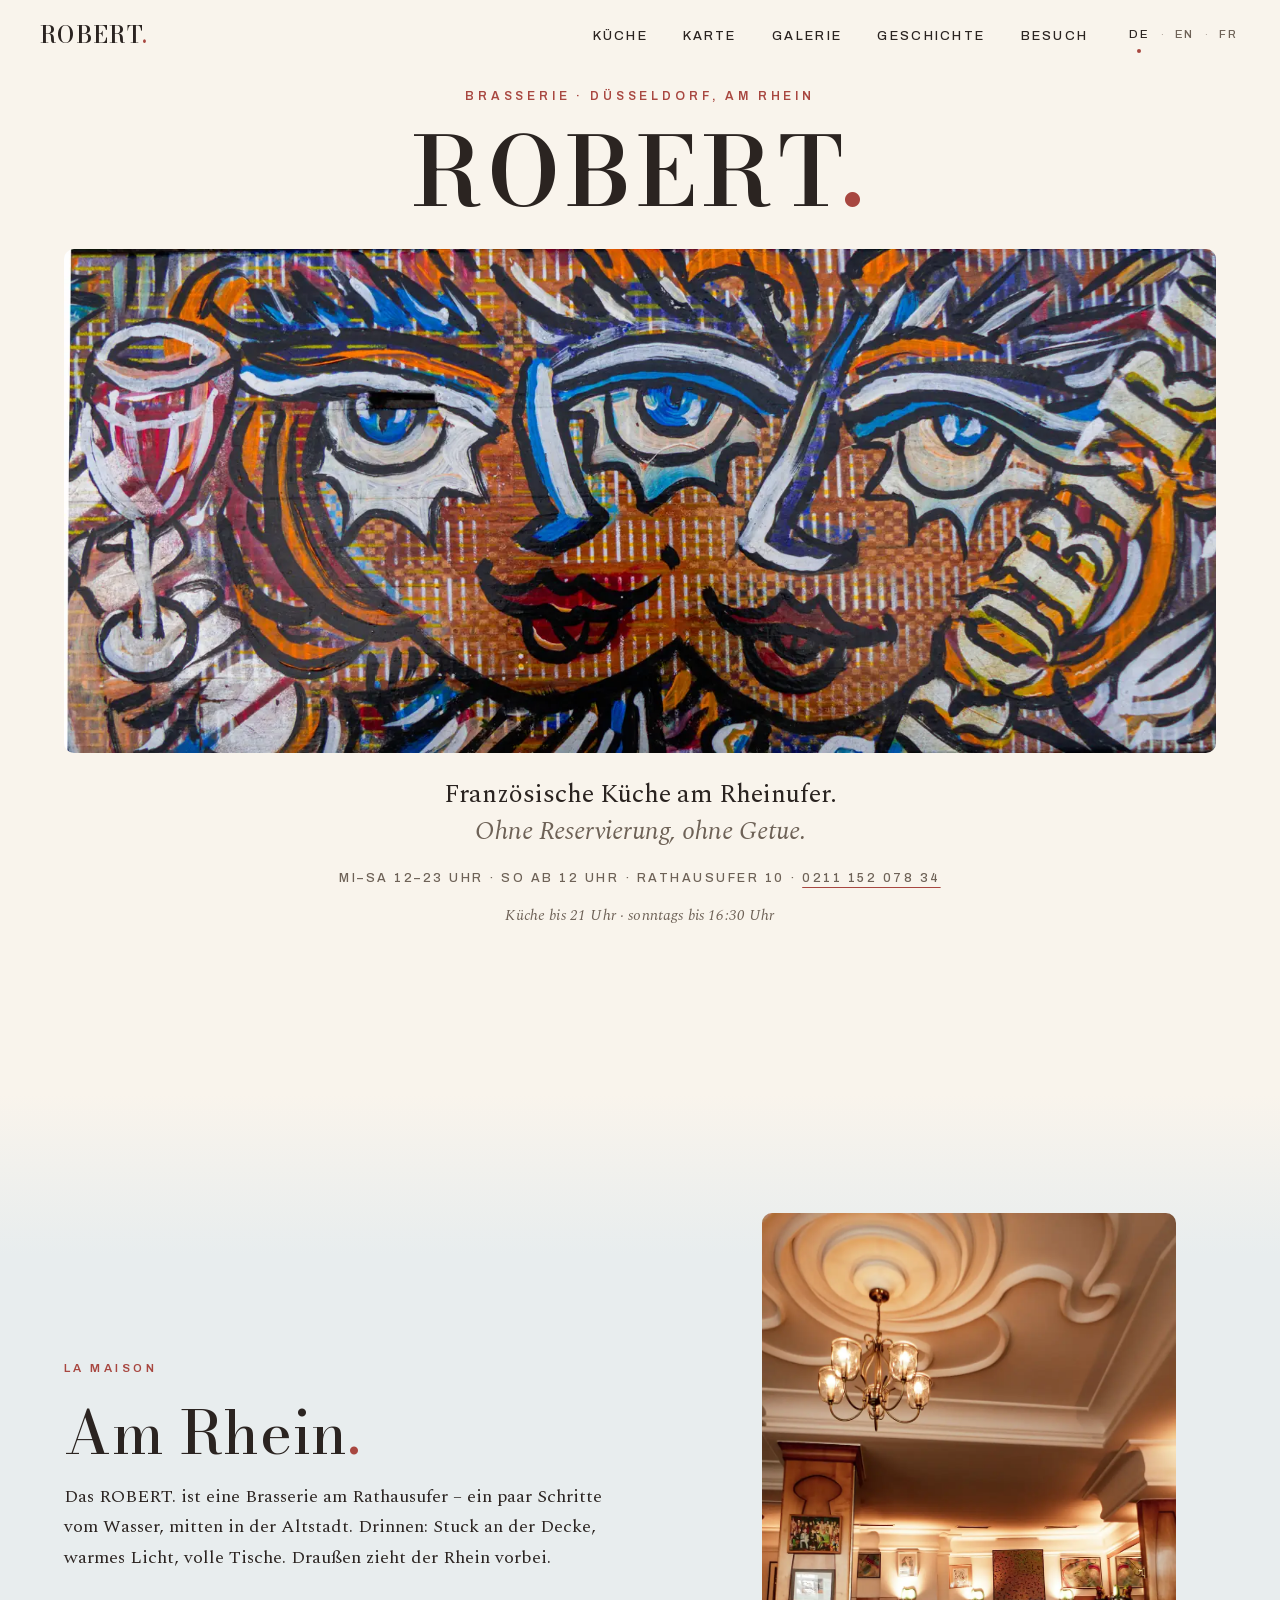
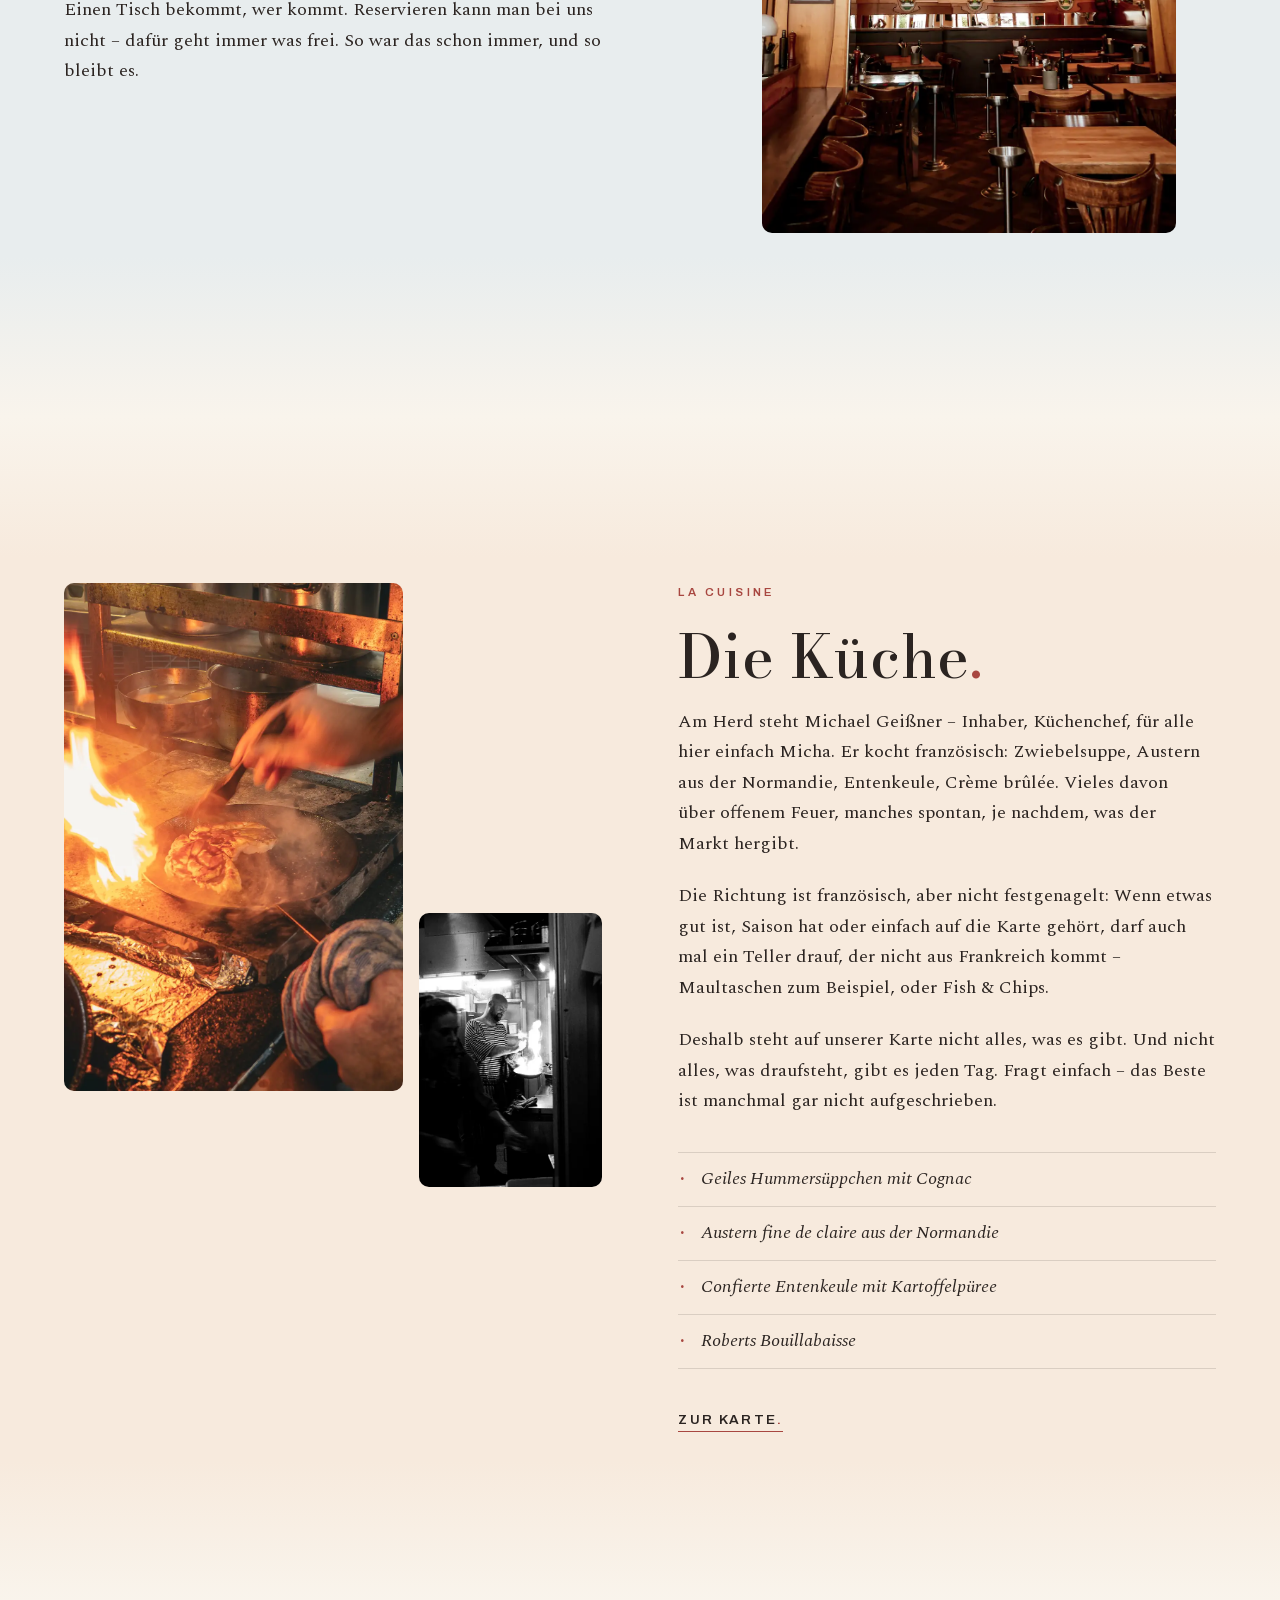
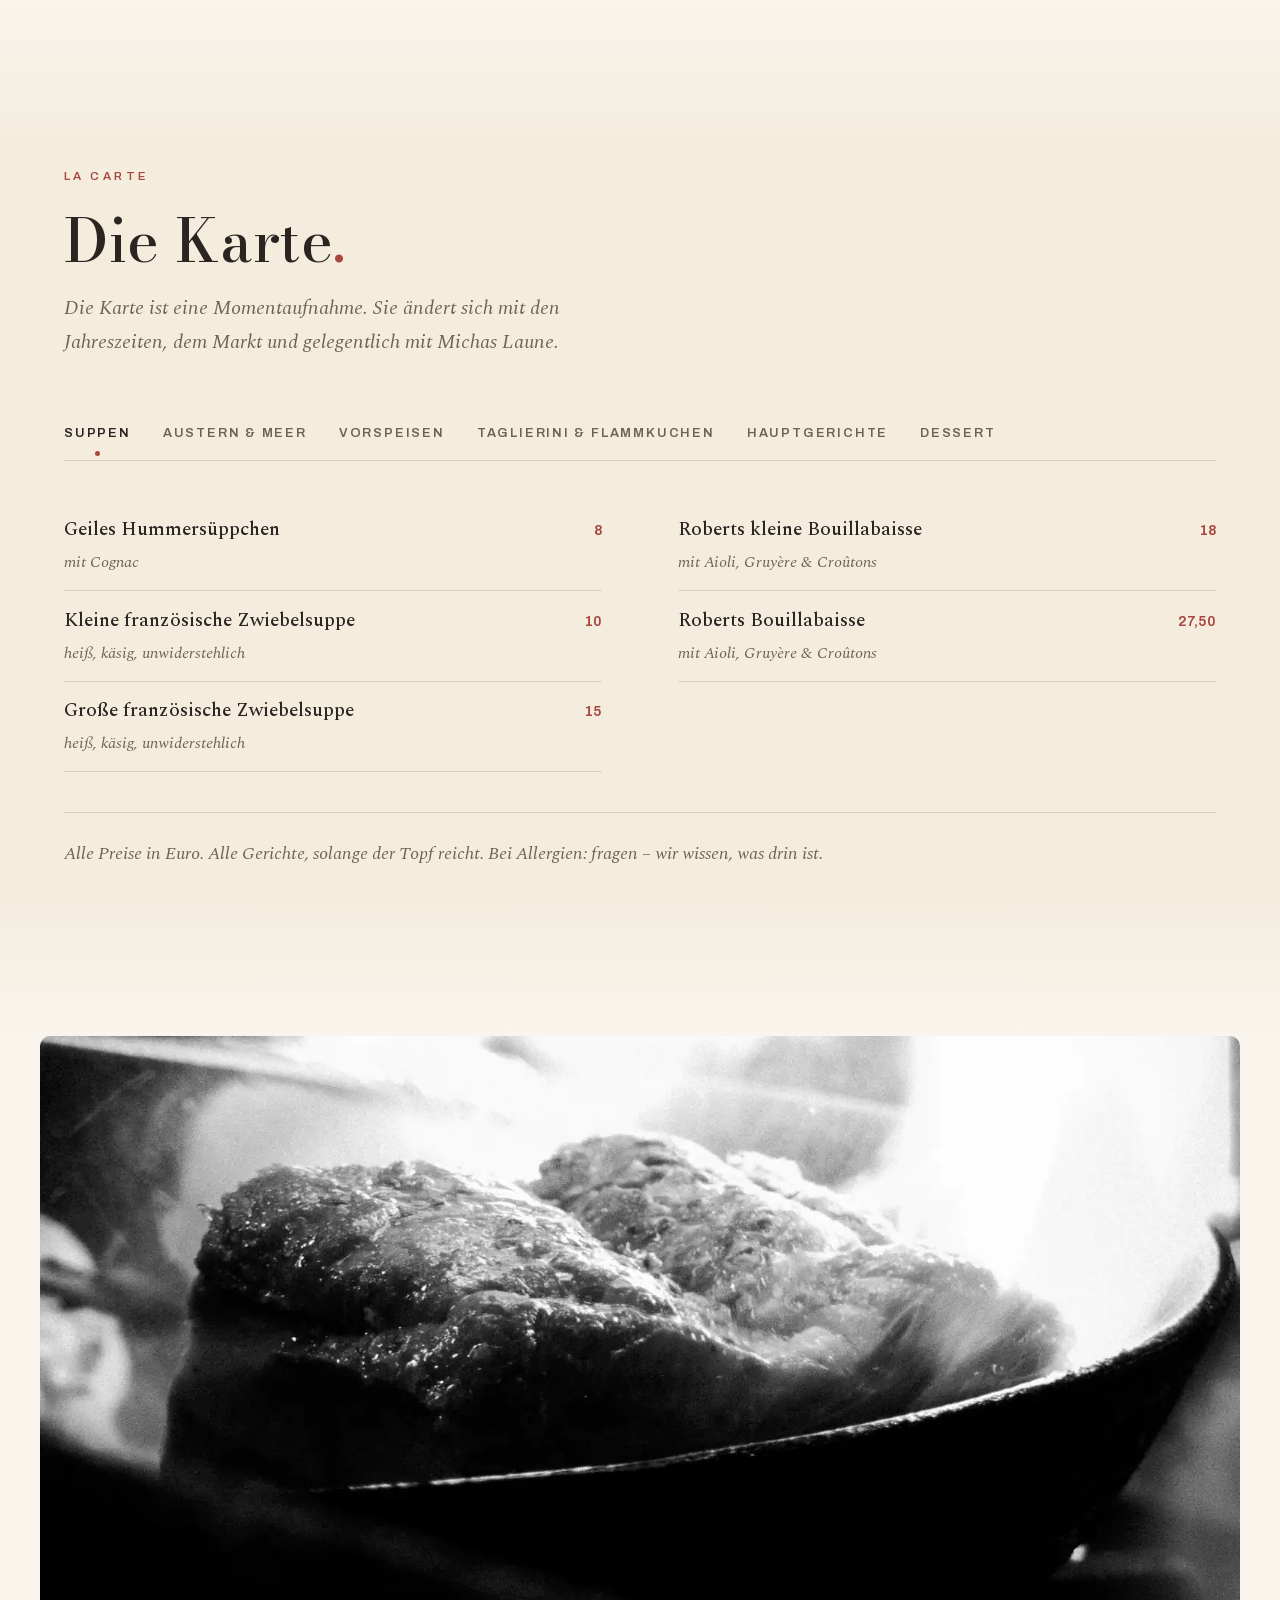
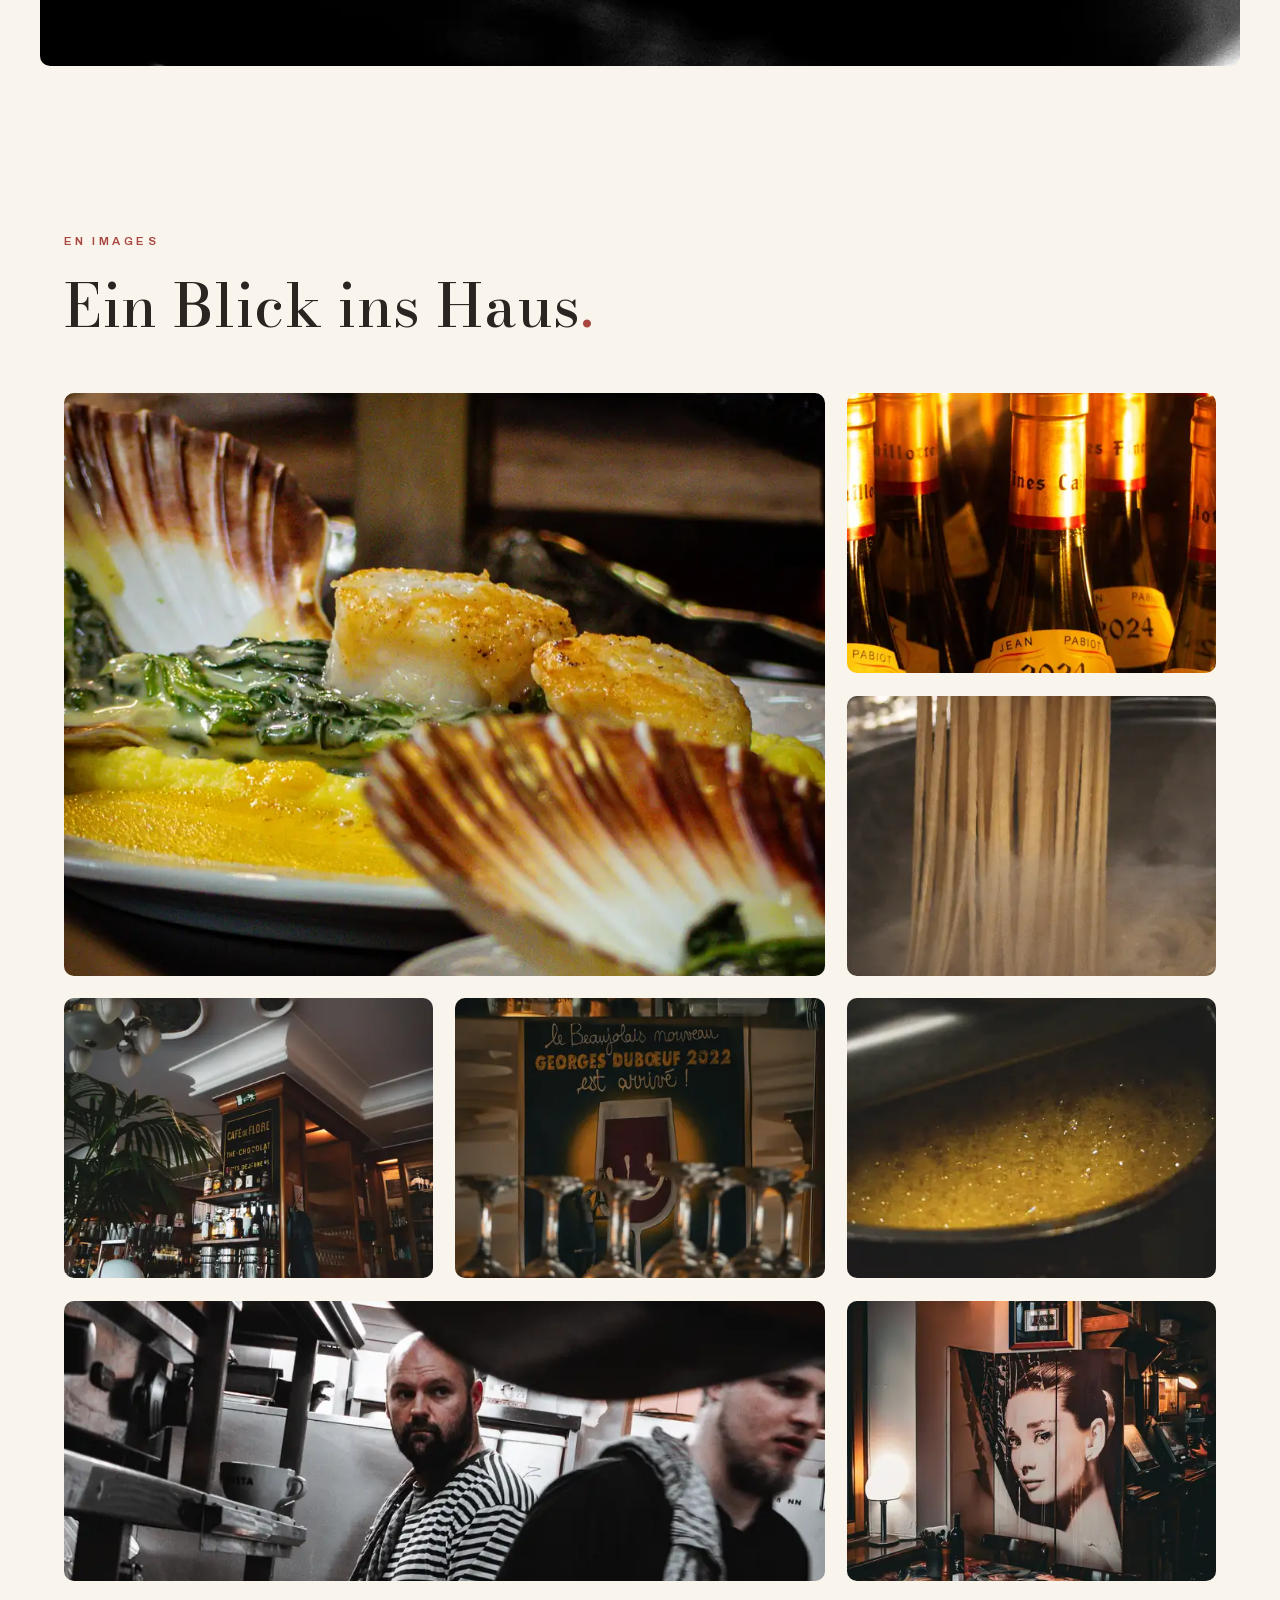
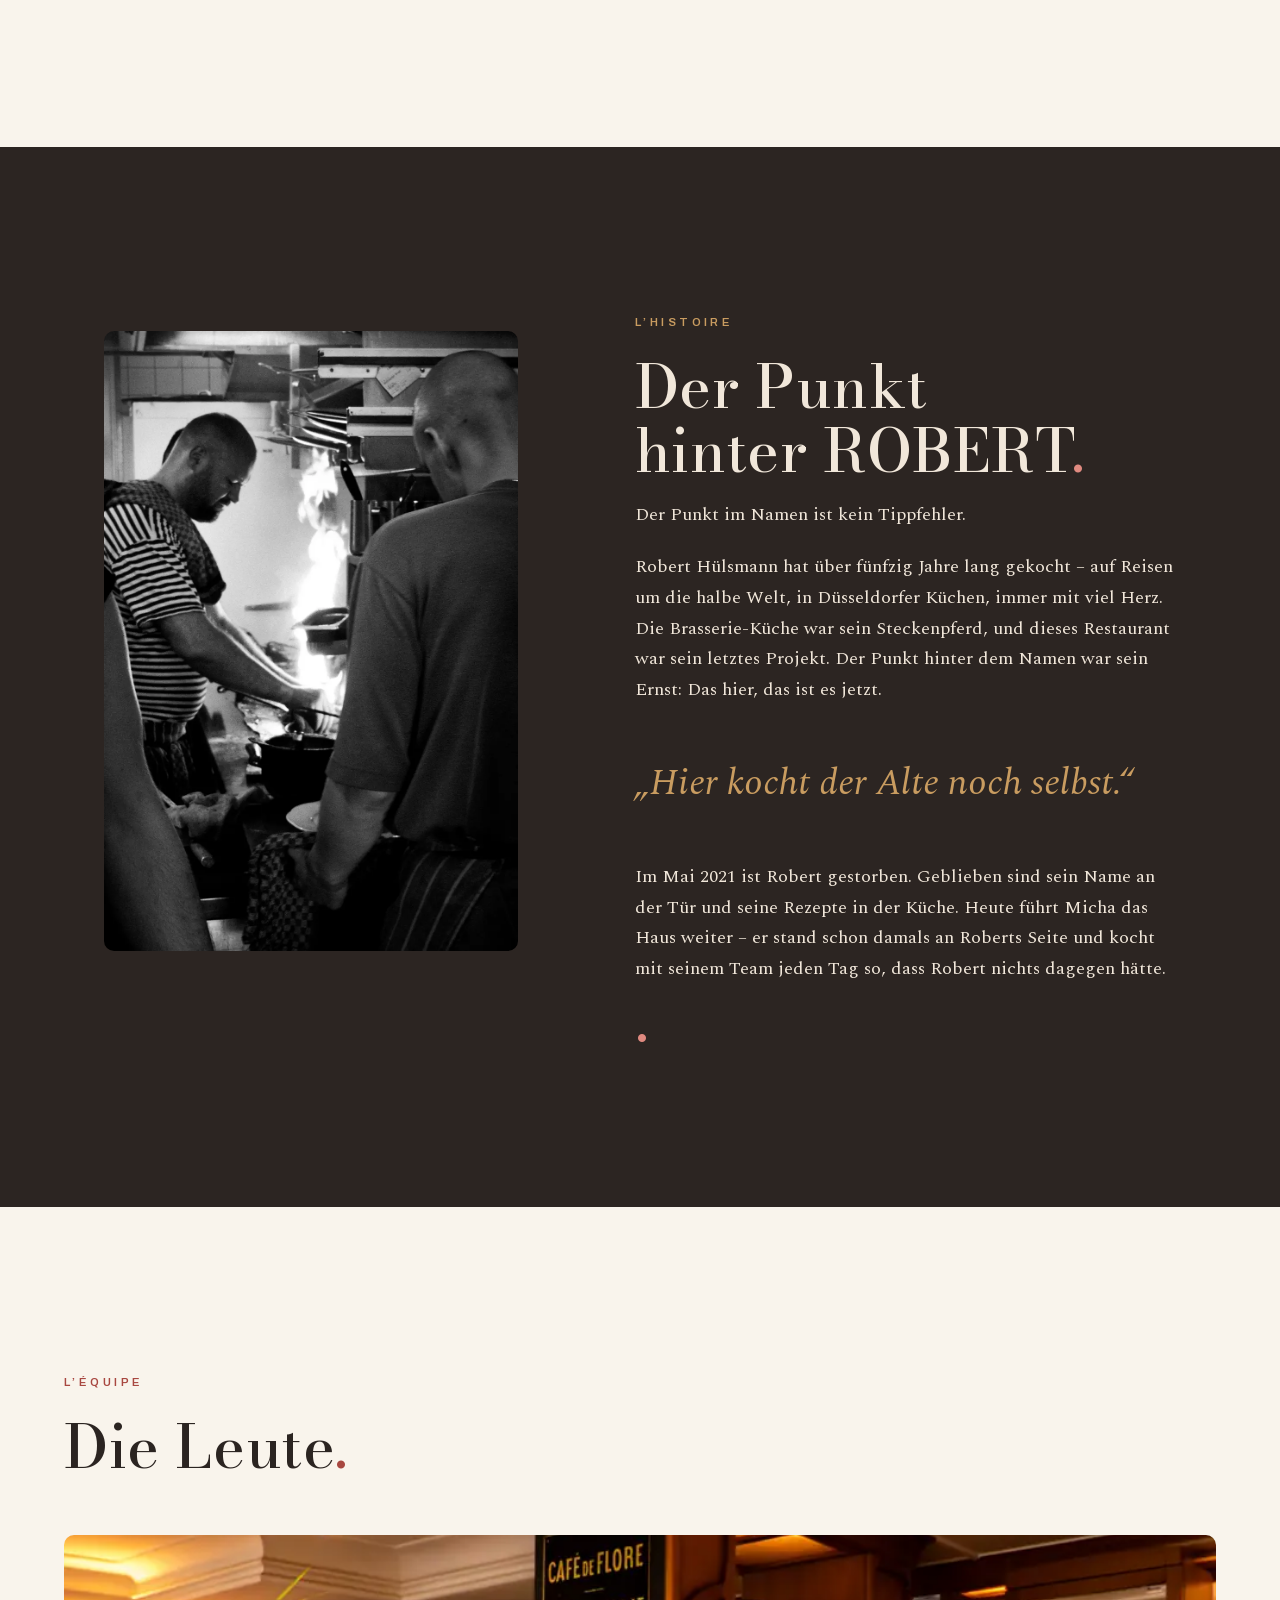
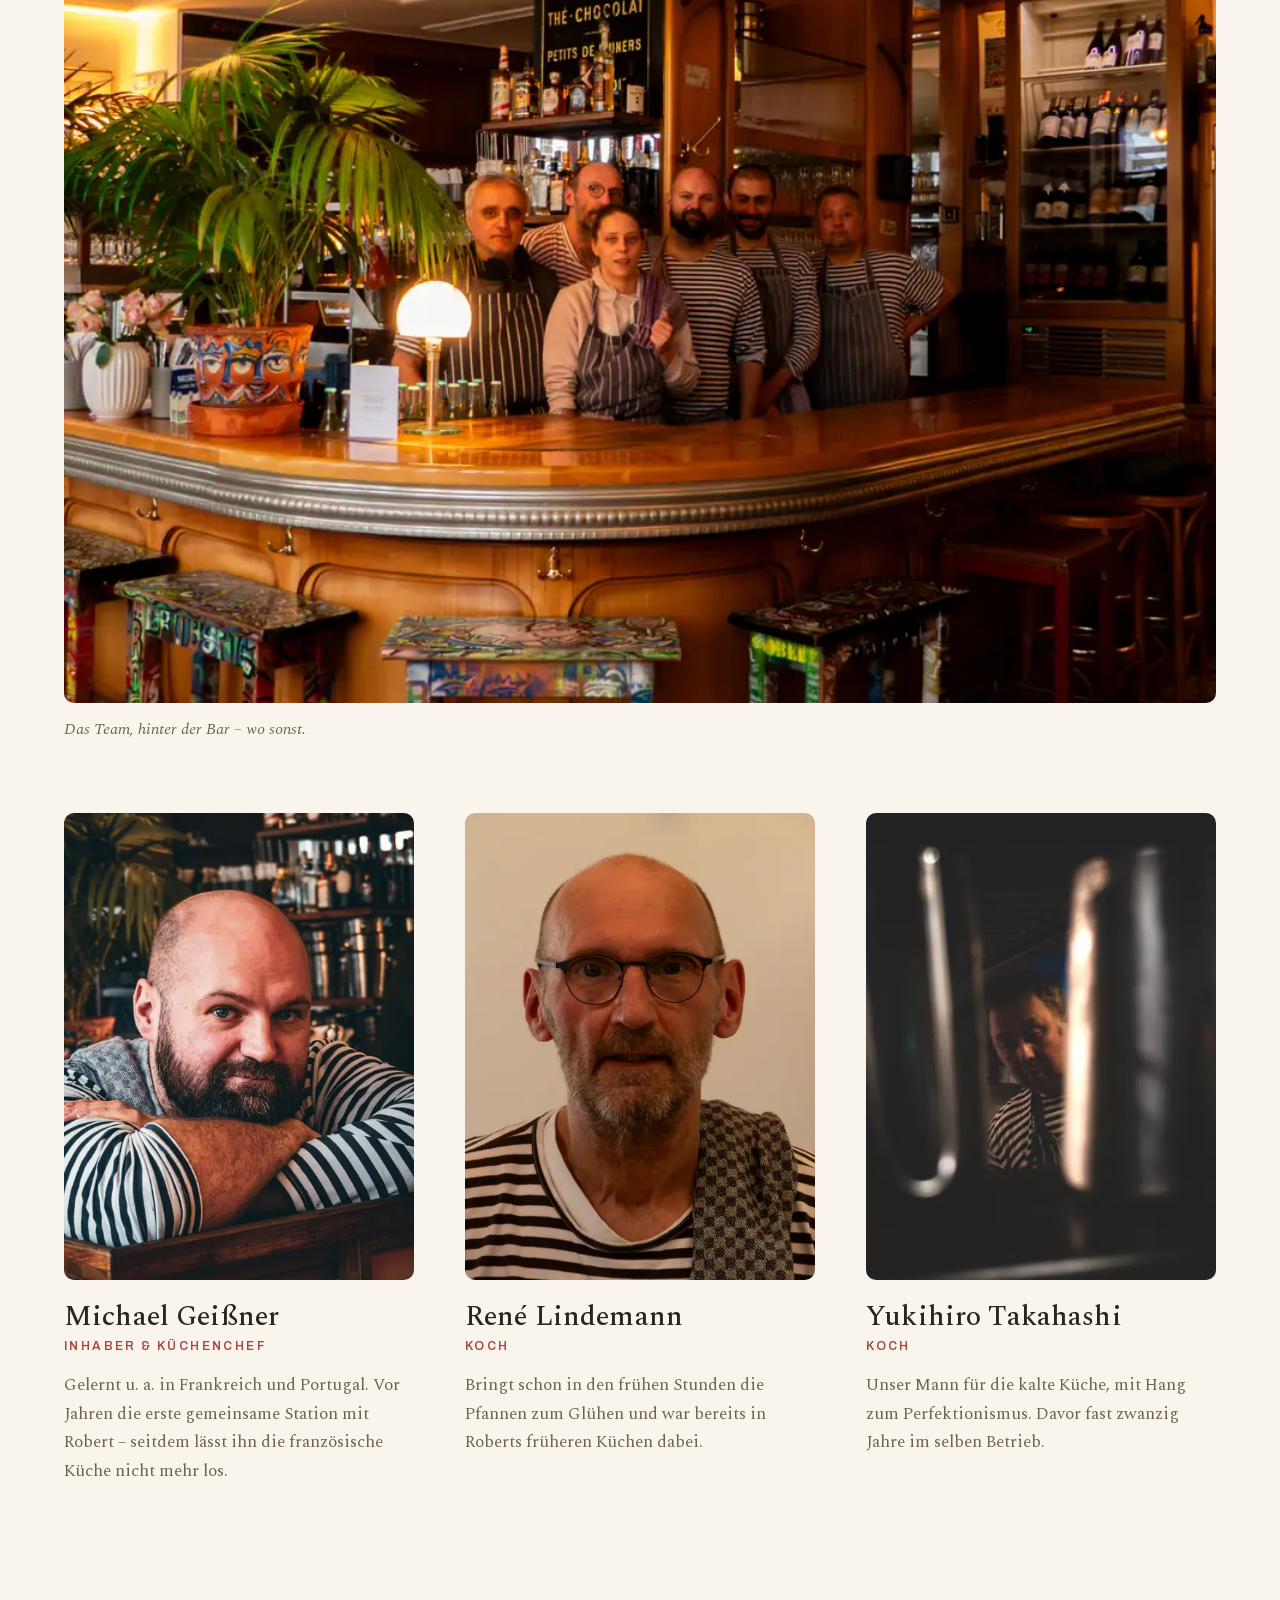
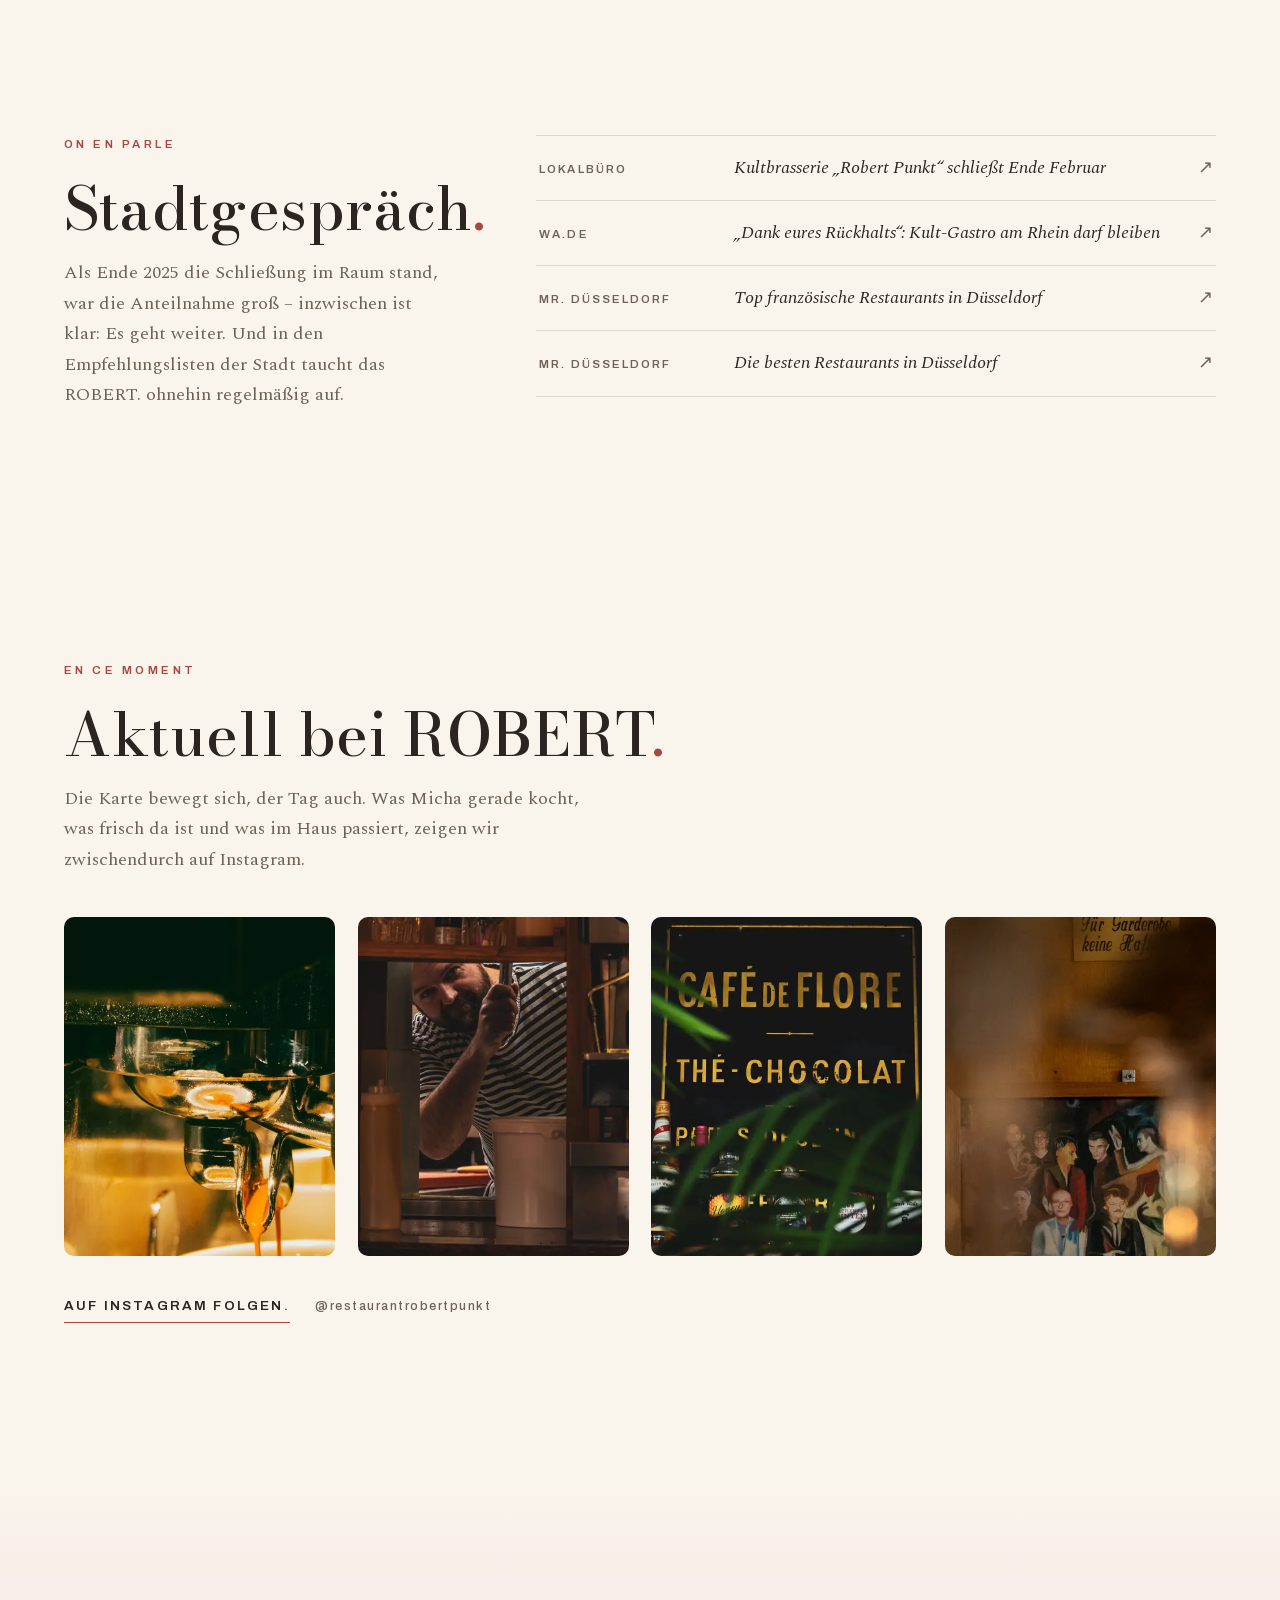
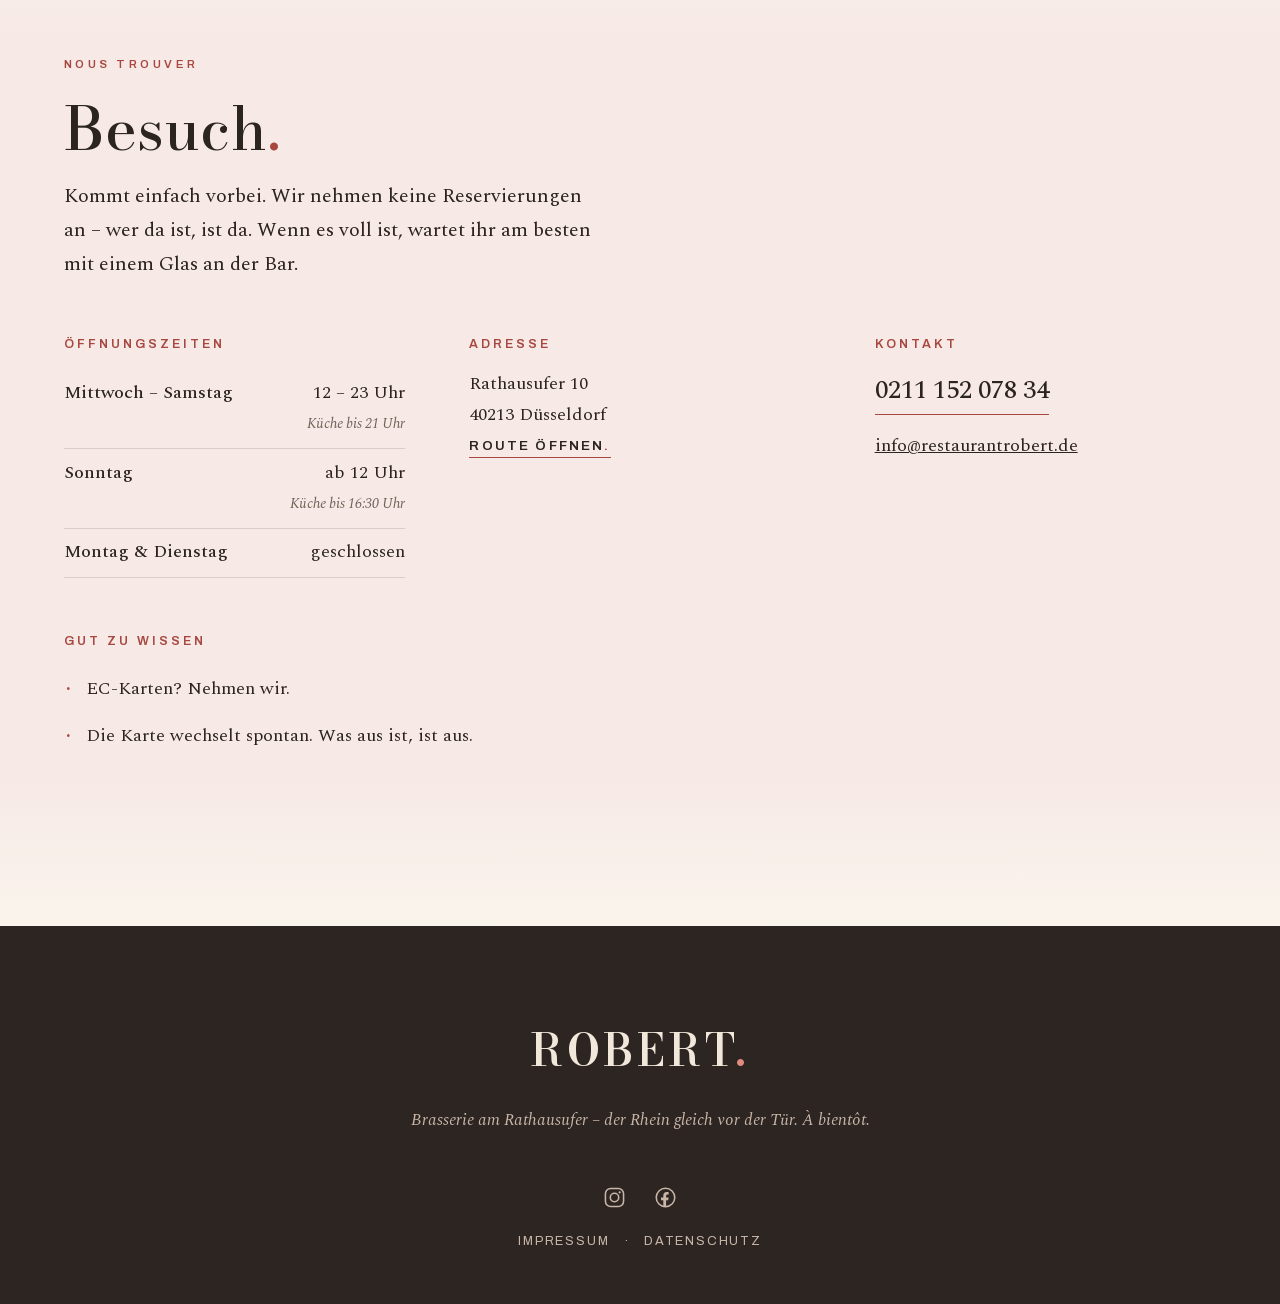
==== commit 9f8ba314: "Update kitchen hours across all language pages" ====
--- a/index.html
+++ b/index.html
@@ -35,7 +35,6 @@
   <link rel="preload" href="assets/fonts/BodoniModa-600.woff2" as="font" type="font/woff2" crossorigin>
   <link rel="preload" href="assets/fonts/Archivo-400.woff2" as="font" type="font/woff2" crossorigin>
   <link rel="stylesheet" href="css/styles.css">
-  <script>document.documentElement.classList.replace('no-js','js');</script>
   <script type="application/ld+json">
   {
     "@context": "https://schema.org",
@@ -61,8 +60,7 @@
     },
     "geo": { "@type": "GeoCoordinates", "latitude": 51.2244, "longitude": 6.7717 },
     "openingHoursSpecification": [
-      { "@type": "OpeningHoursSpecification", "dayOfWeek": ["Wednesday","Thursday","Friday","Saturday"], "opens": "12:00", "closes": "23:00" },
-      { "@type": "OpeningHoursSpecification", "dayOfWeek": "Sunday", "opens": "12:00", "closes": "17:30" }
+      { "@type": "OpeningHoursSpecification", "dayOfWeek": ["Wednesday","Thursday","Friday","Saturday"], "opens": "12:00", "closes": "23:00" }
     ],
     "paymentAccepted": "Cash, EC-Karte"
   }
@@ -115,7 +113,7 @@
   </nav>
   <div class="nav-overlay-info">
     <p><a href="tel:+4921115207834">0211&nbsp;152&nbsp;078&nbsp;34</a></p>
-    <p>Mittwoch bis Samstag 12–23 Uhr · Sonntag ab 12 Uhr<br><span class="service-fein">Küche bis 21:30&nbsp;Uhr · sonntags bis 17:30&nbsp;Uhr</span><br>Rathausufer 10, Düsseldorf</p>
+    <p>Mittwoch bis Samstag 12–23 Uhr · Sonntag ab 12 Uhr<br><span class="service-fein">Küche bis 21&nbsp;Uhr · sonntags bis 16:30&nbsp;Uhr</span><br>Rathausufer 10, Düsseldorf</p>
   </div>
 </div>
 </div>
@@ -133,14 +131,14 @@
                       assets/photos/optimized/tisch-bemalt-960.webp 960w,
                       assets/photos/optimized/tisch-bemalt-1600.webp 1600w,
                       assets/photos/optimized/tisch-bemalt-2200.webp 2200w"
-              sizes="(min-width: 76rem) 1152px, 100vw">
+              sizes="(max-width: 56rem) max(100vw, clamp(641px, 91.46vh, 961px)), (min-width: 76rem) 1152px, 100vw">
       <img
         src="assets/photos/optimized/tisch-bemalt-960.jpg"
         srcset="assets/photos/optimized/tisch-bemalt-480.jpg 480w,
                 assets/photos/optimized/tisch-bemalt-960.jpg 960w,
                 assets/photos/optimized/tisch-bemalt-1600.jpg 1600w,
                 assets/photos/optimized/tisch-bemalt-2200.jpg 2200w"
-        sizes="(min-width: 76rem) 1152px, 100vw"
+        sizes="(max-width: 56rem) max(100vw, clamp(641px, 91.46vh, 961px)), (min-width: 76rem) 1152px, 100vw"
         width="3967" height="1735"
         alt="Ein bemalter Tisch des ROBERT. von oben: bunte Gesichter, ein Weinglas und der gemalte Schriftzug ROBERT"
         fetchpriority="high">
@@ -149,7 +147,7 @@
     <p class="hero-satz">Französische Küche am Rheinufer. <em>Ohne Reservierung, ohne Getue.</em></p>
     <p class="hero-info">
       <span class="hero-info-zeile">Mi–Sa 12–23&nbsp;Uhr&nbsp;·&nbsp;So ab 12&nbsp;Uhr</span><span class="hero-info-trenner" aria-hidden="true">&nbsp;·&nbsp;</span><span class="hero-info-zeile">Rathausufer&nbsp;10&nbsp;·&nbsp;<a href="tel:+4921115207834">0211&nbsp;152&nbsp;078&nbsp;34</a></span>
-      <span class="service-fein">Küche bis 21:30&nbsp;Uhr · sonntags bis 17:30&nbsp;Uhr</span>
+      <span class="service-fein">Küche bis 21&nbsp;Uhr · sonntags bis 16:30&nbsp;Uhr</span>
     </p>
   </section>
 
@@ -1026,8 +1024,8 @@
         <div class="besuch-block">
           <h3>Öffnungszeiten</h3>
           <dl class="zeiten">
-            <div><dt>Mittwoch – Samstag</dt><dd>12 – 23 Uhr<br><span class="zeiten-hinweis">Küche bis 21:30&nbsp;Uhr</span></dd></div>
-            <div><dt>Sonntag</dt><dd>ab 12 Uhr<br><span class="zeiten-hinweis">Küche bis 17:30&nbsp;Uhr</span></dd></div>
+            <div><dt>Mittwoch – Samstag</dt><dd>12 – 23 Uhr<br><span class="zeiten-hinweis">Küche bis 21&nbsp;Uhr</span></dd></div>
+            <div><dt>Sonntag</dt><dd>ab 12 Uhr<br><span class="zeiten-hinweis">Küche bis 16:30&nbsp;Uhr</span></dd></div>
             <div><dt>Montag &amp; Dienstag</dt><dd>geschlossen</dd></div>
           </dl>
         </div>
@@ -1060,10 +1058,10 @@
 </main>
 
 <!-- Mobile Aktionsleiste -->
-<div class="aktionsleiste" id="aktionsleiste" hidden>
+<nav class="aktionsleiste" id="aktionsleiste" aria-label="Schnellzugriff" hidden>
   <a href="tel:+4921115207834">Anrufen</a>
   <a href="#karte">Zur Karte</a>
-</div>
+</nav>
 
 <!-- Lightbox für die Galerie -->
 <dialog class="lightbox" id="lightbox" aria-label="Bildansicht">
--- a/css/styles.css
+++ b/css/styles.css
@@ -373,11 +373,18 @@
 .nav-overlay {
   position: fixed; inset: 0; z-index: 40;
   background: var(--grund);
-  display: flex; flex-direction: column; justify-content: center;
+  display: flex; flex-direction: column; justify-content: flex-start;
+  overflow-y: auto;
+  overscroll-behavior: contain;
+  scroll-padding-top: calc(var(--kopf-hoehe) + 1rem);
   gap: 3rem;
   padding: 6rem var(--rand) 3rem;
   animation: aufblenden var(--uebergang) both;
 }
+/* Auto margins center a short menu; overflowing menus start below the header. */
+.nav-overlay > * { flex-shrink: 0; }
+.nav-overlay > :first-child { margin-top: auto; }
+.nav-overlay > :last-child { margin-bottom: auto; }
 .nav-overlay ul { list-style: none; margin: 0; padding: 0; }
 .nav-overlay nav a {
   display: block;
@@ -483,7 +490,7 @@
 .js .hero > * { animation: aufblenden var(--zeit-lang) var(--ease) backwards; }
 .js .hero-eyebrow { animation-delay: 100ms; }
 .js .hero-marke   { animation-delay: 220ms; }
-.js .hero-bild    { animation-delay: 360ms; }
+.js .hero-bild    { animation: none; } /* Show the main image as soon as it loads. */
 .js .hero-satz    { animation-delay: 540ms; }
 .js .hero-info    { animation-delay: 680ms; }
 
@@ -1451,3 +1458,10 @@
      Handys etwas weniger Sperrung, sonst stoßen sie an den Rand */
   .hero-info { font-size: 0.72rem; letter-spacing: 0.15em; }
 }
+
+/* Progressive enhancement: content and language choice work without JS.
+   Keep the fallback in the fixed header so startup never moves the page. */
+.no-js .nav-knopf, .no-js .karte-tabs { display: none; }
+@media (max-width: 56rem) {
+  .no-js .kopf .sprachen { display: flex; }
+}
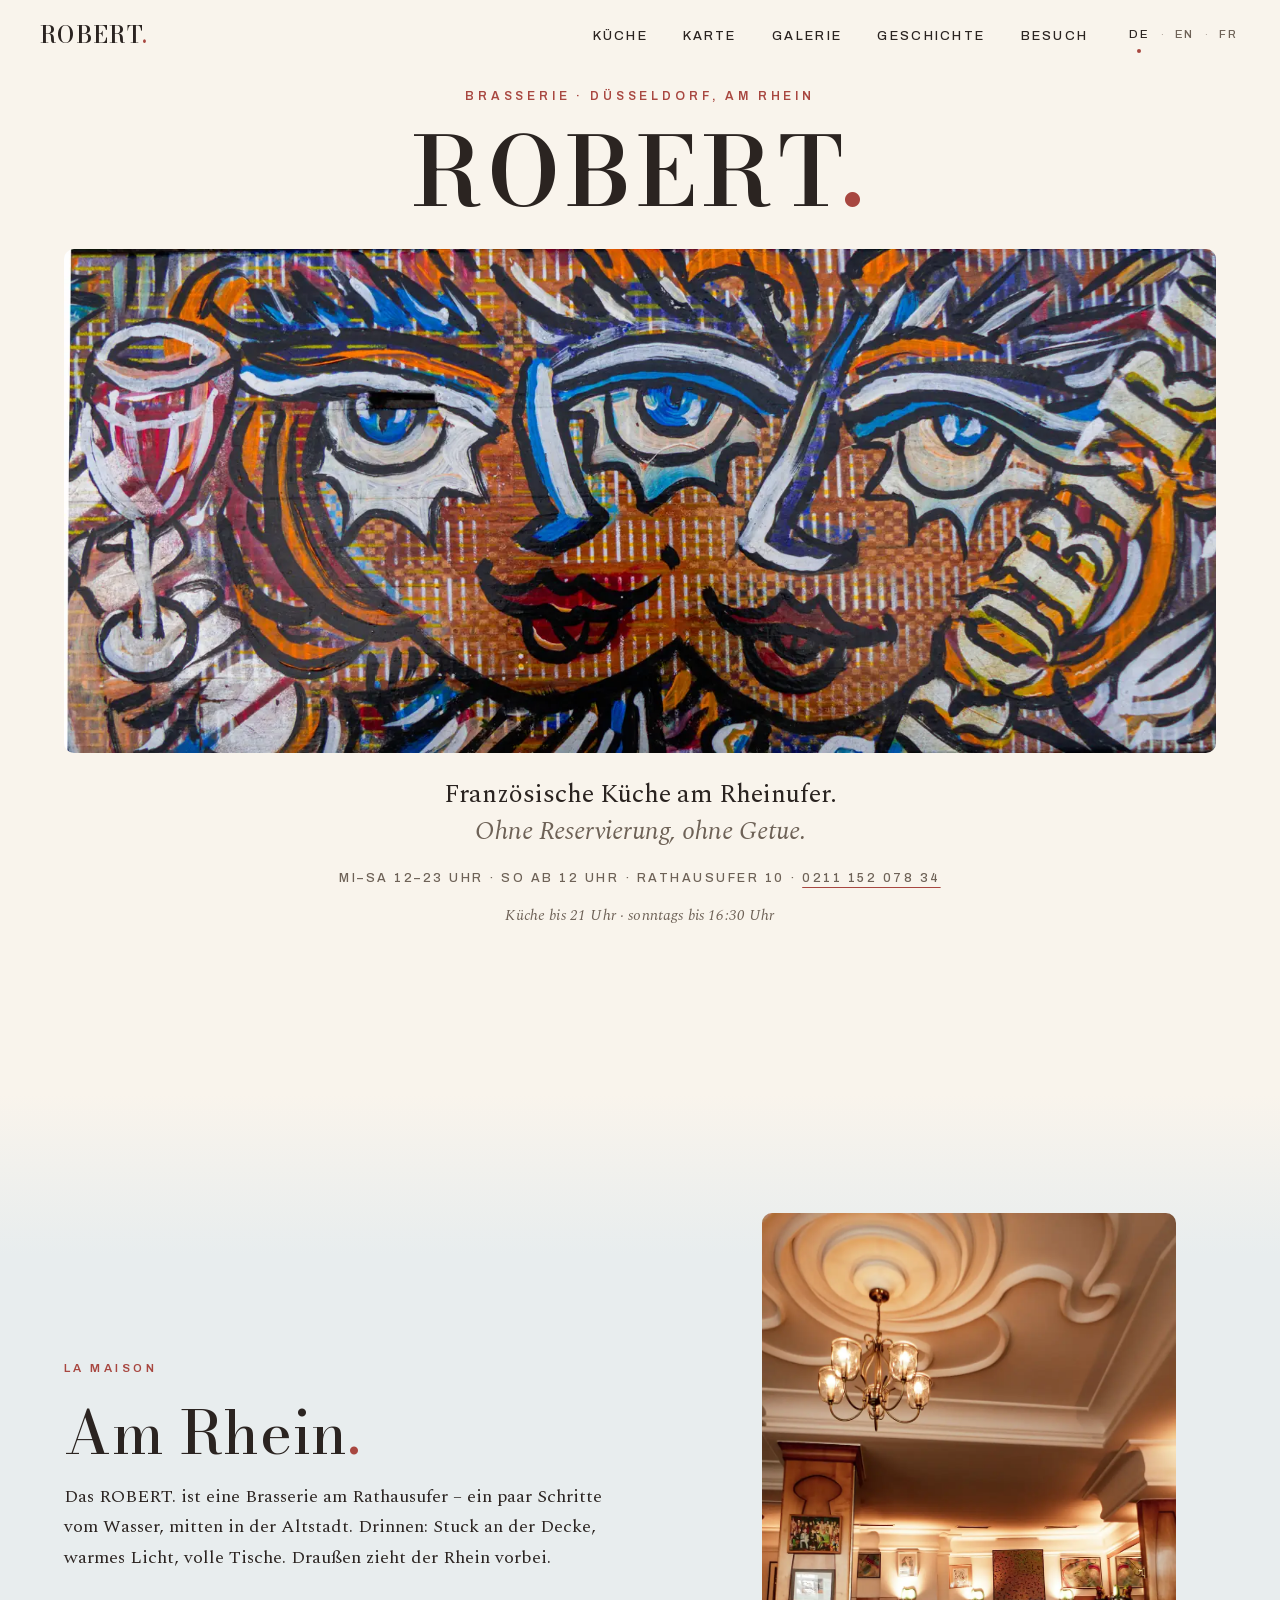
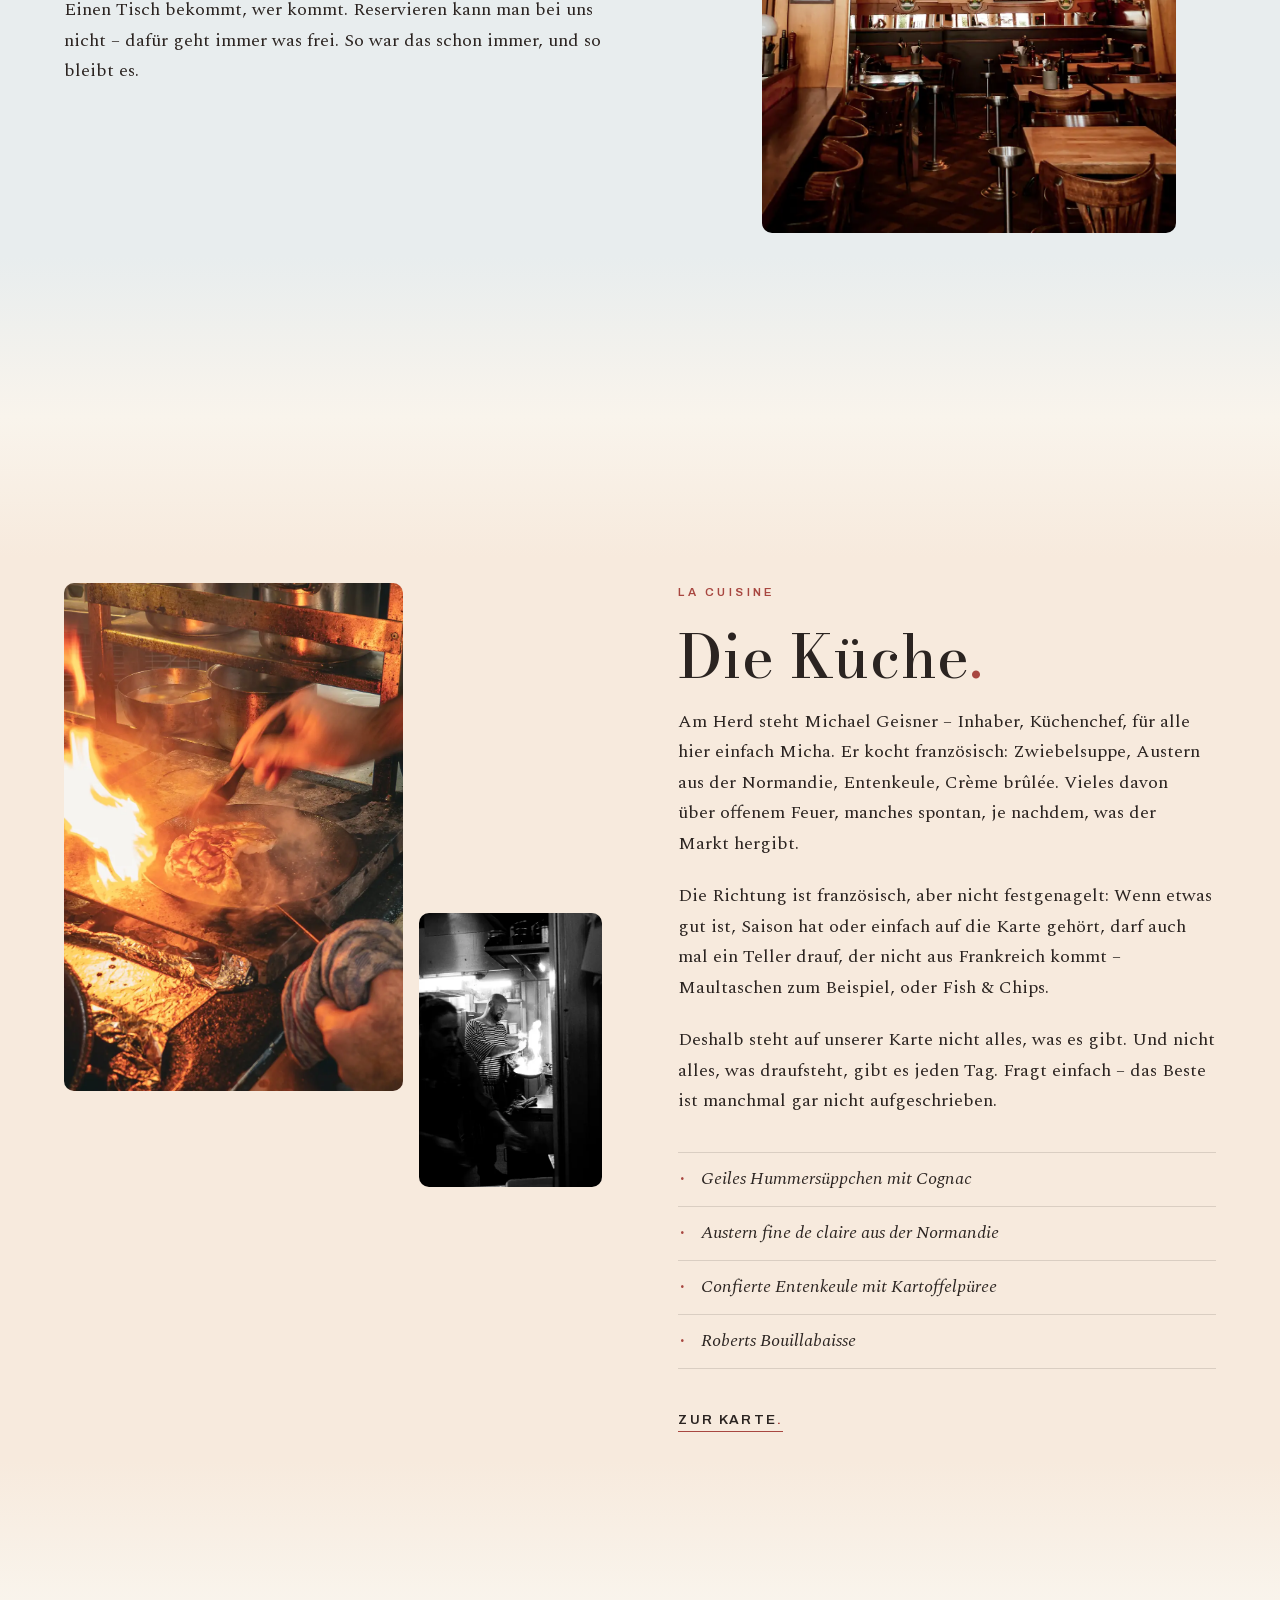
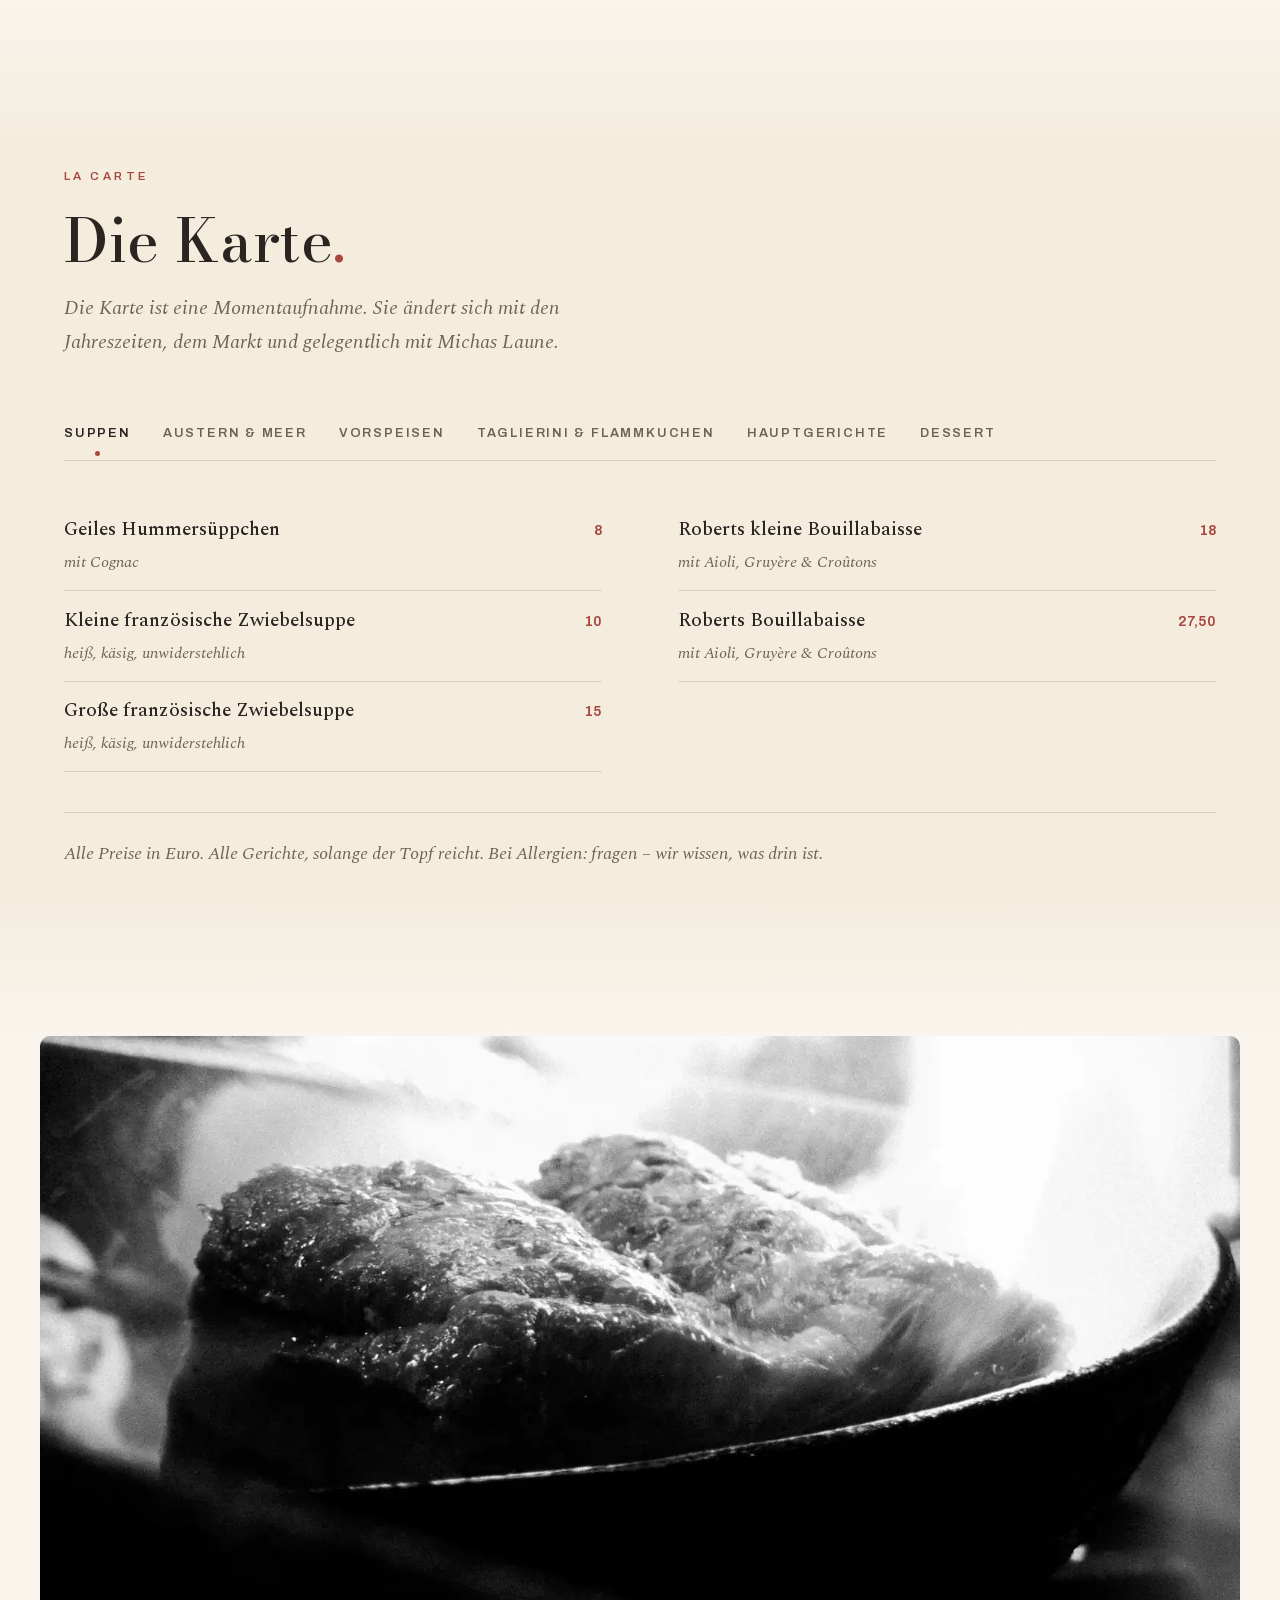
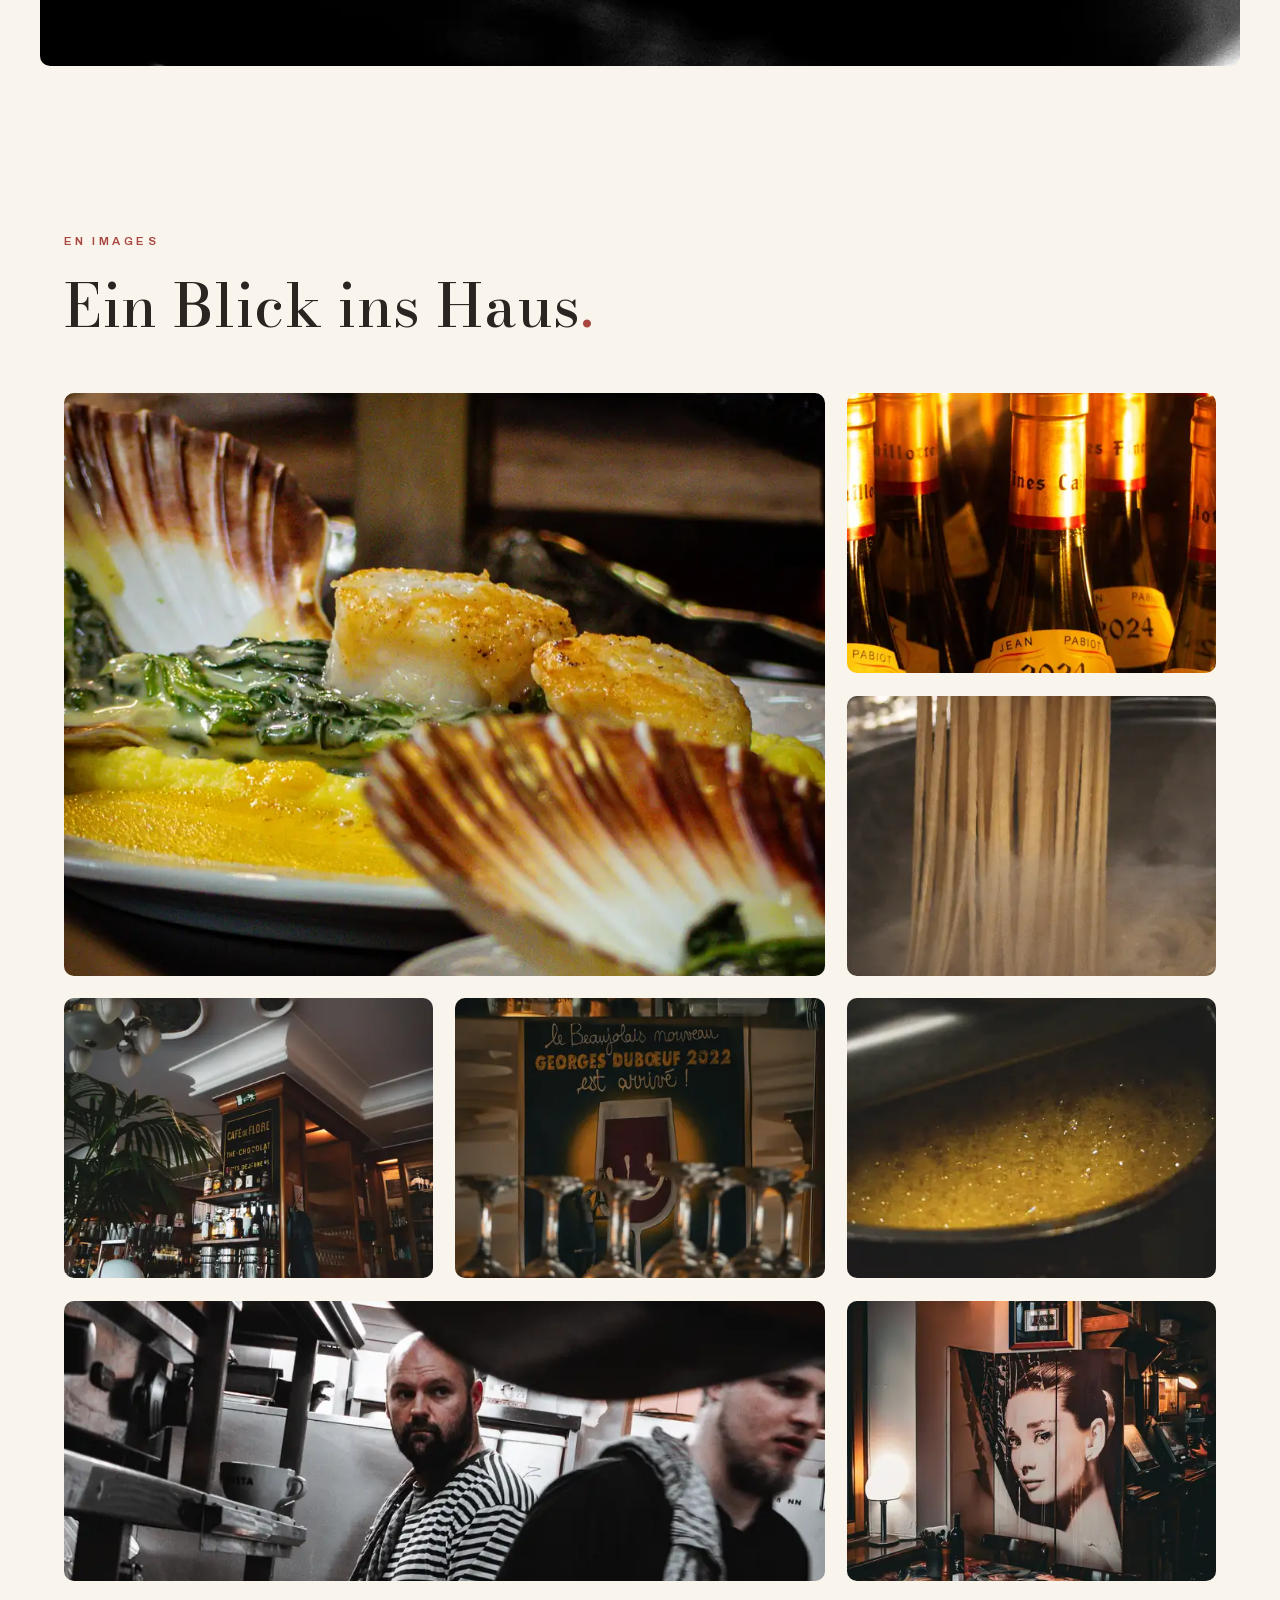
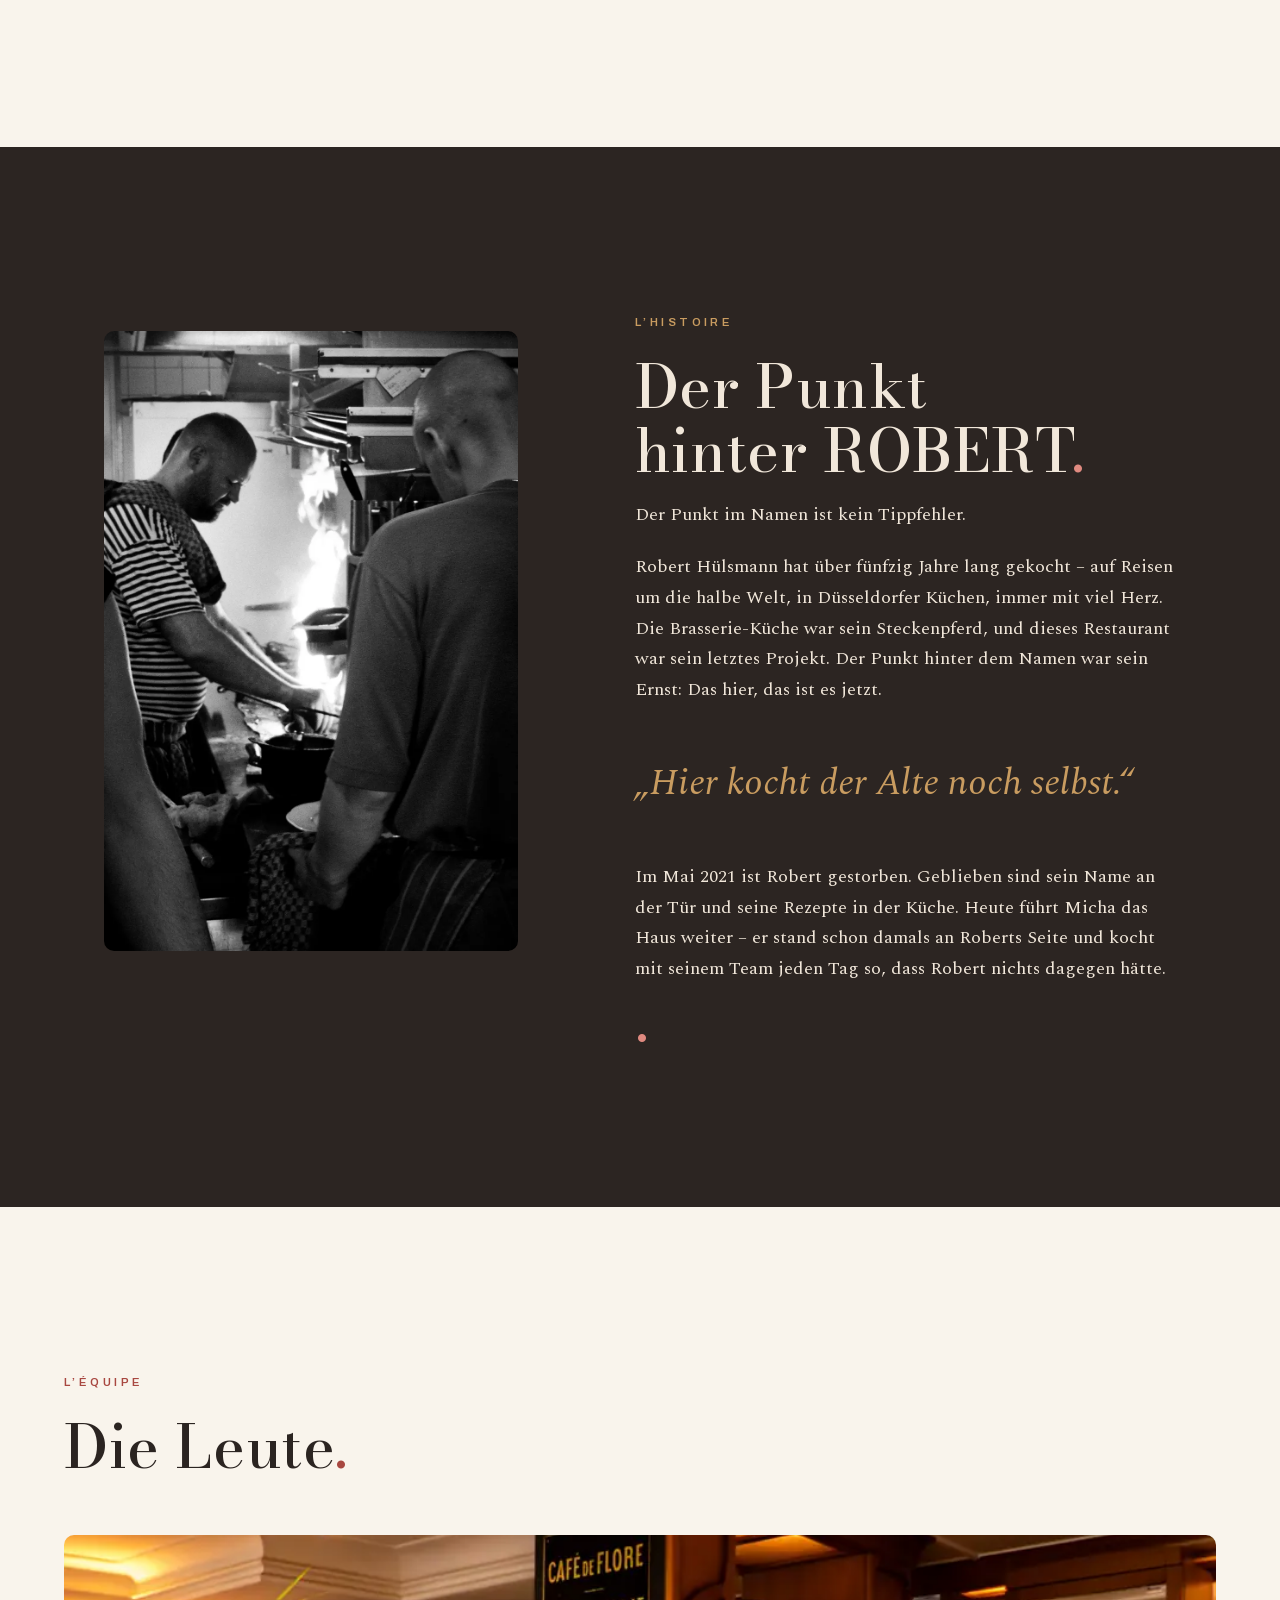
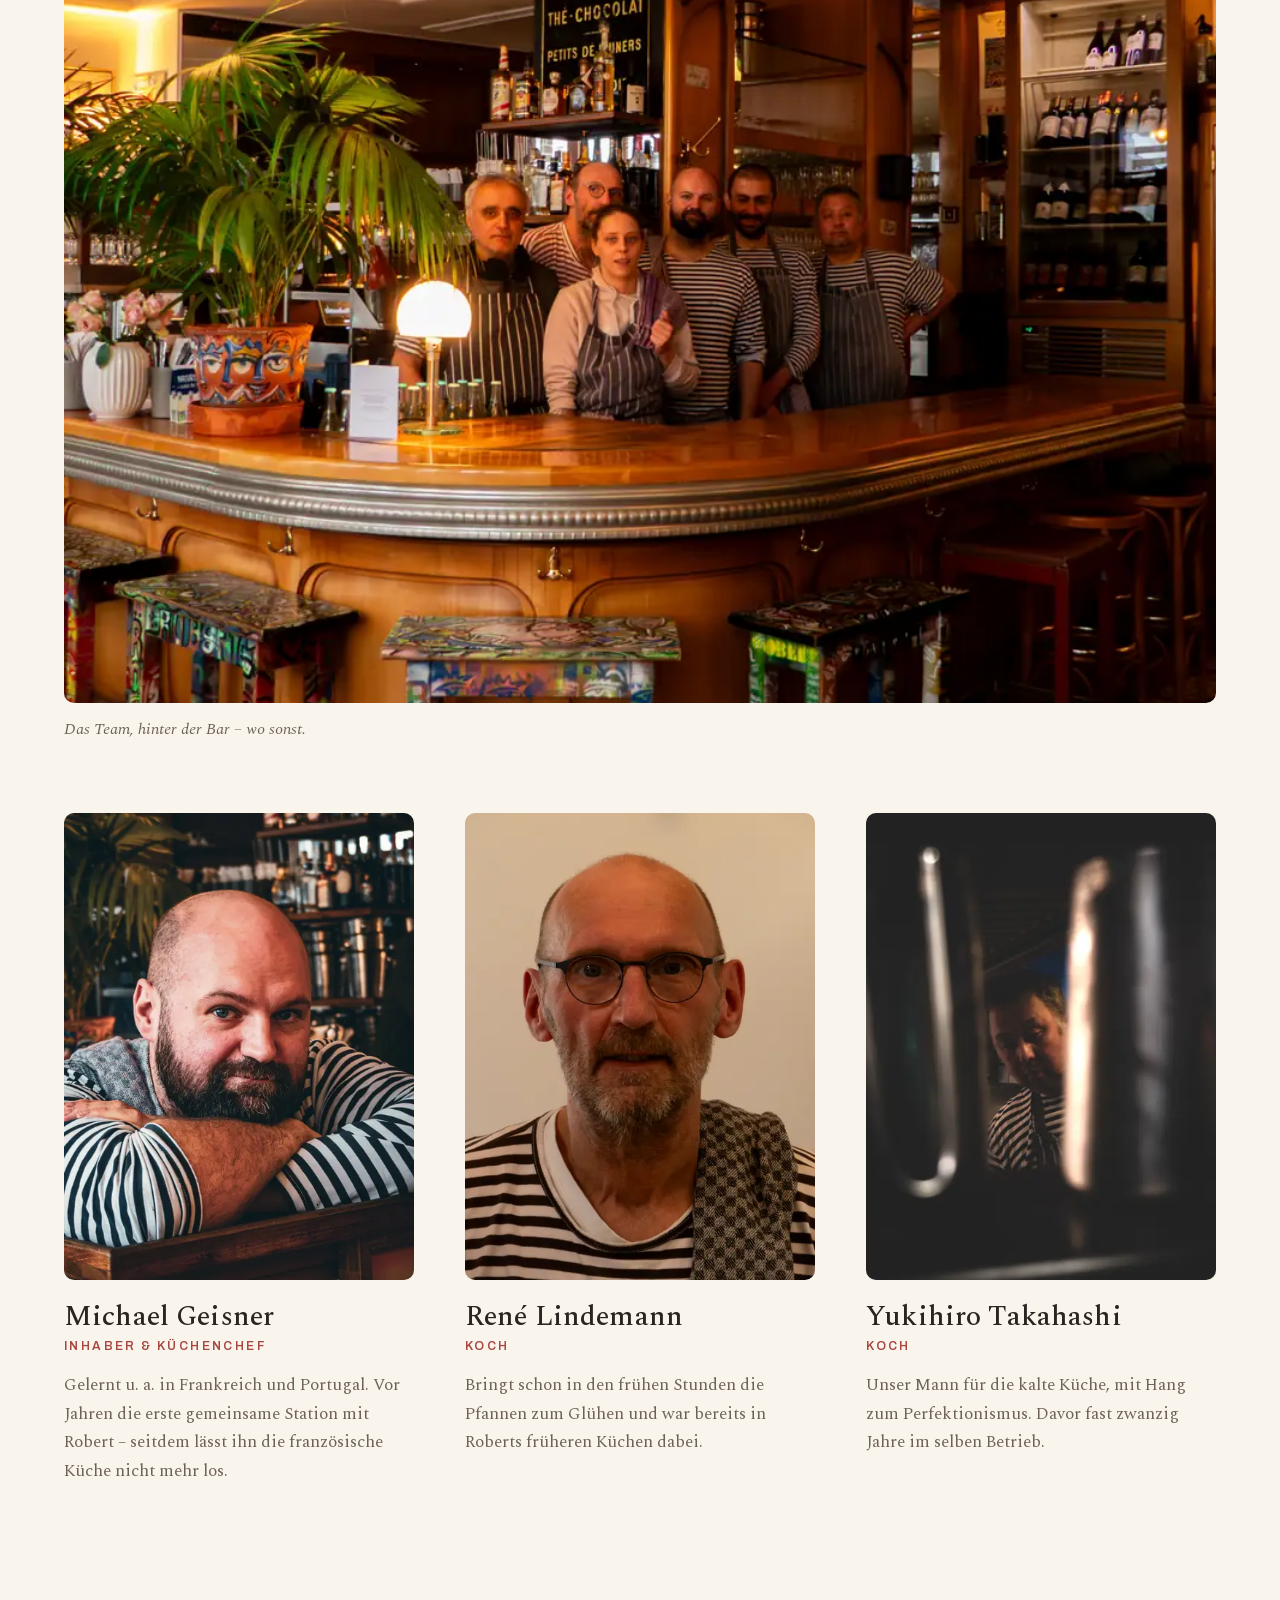
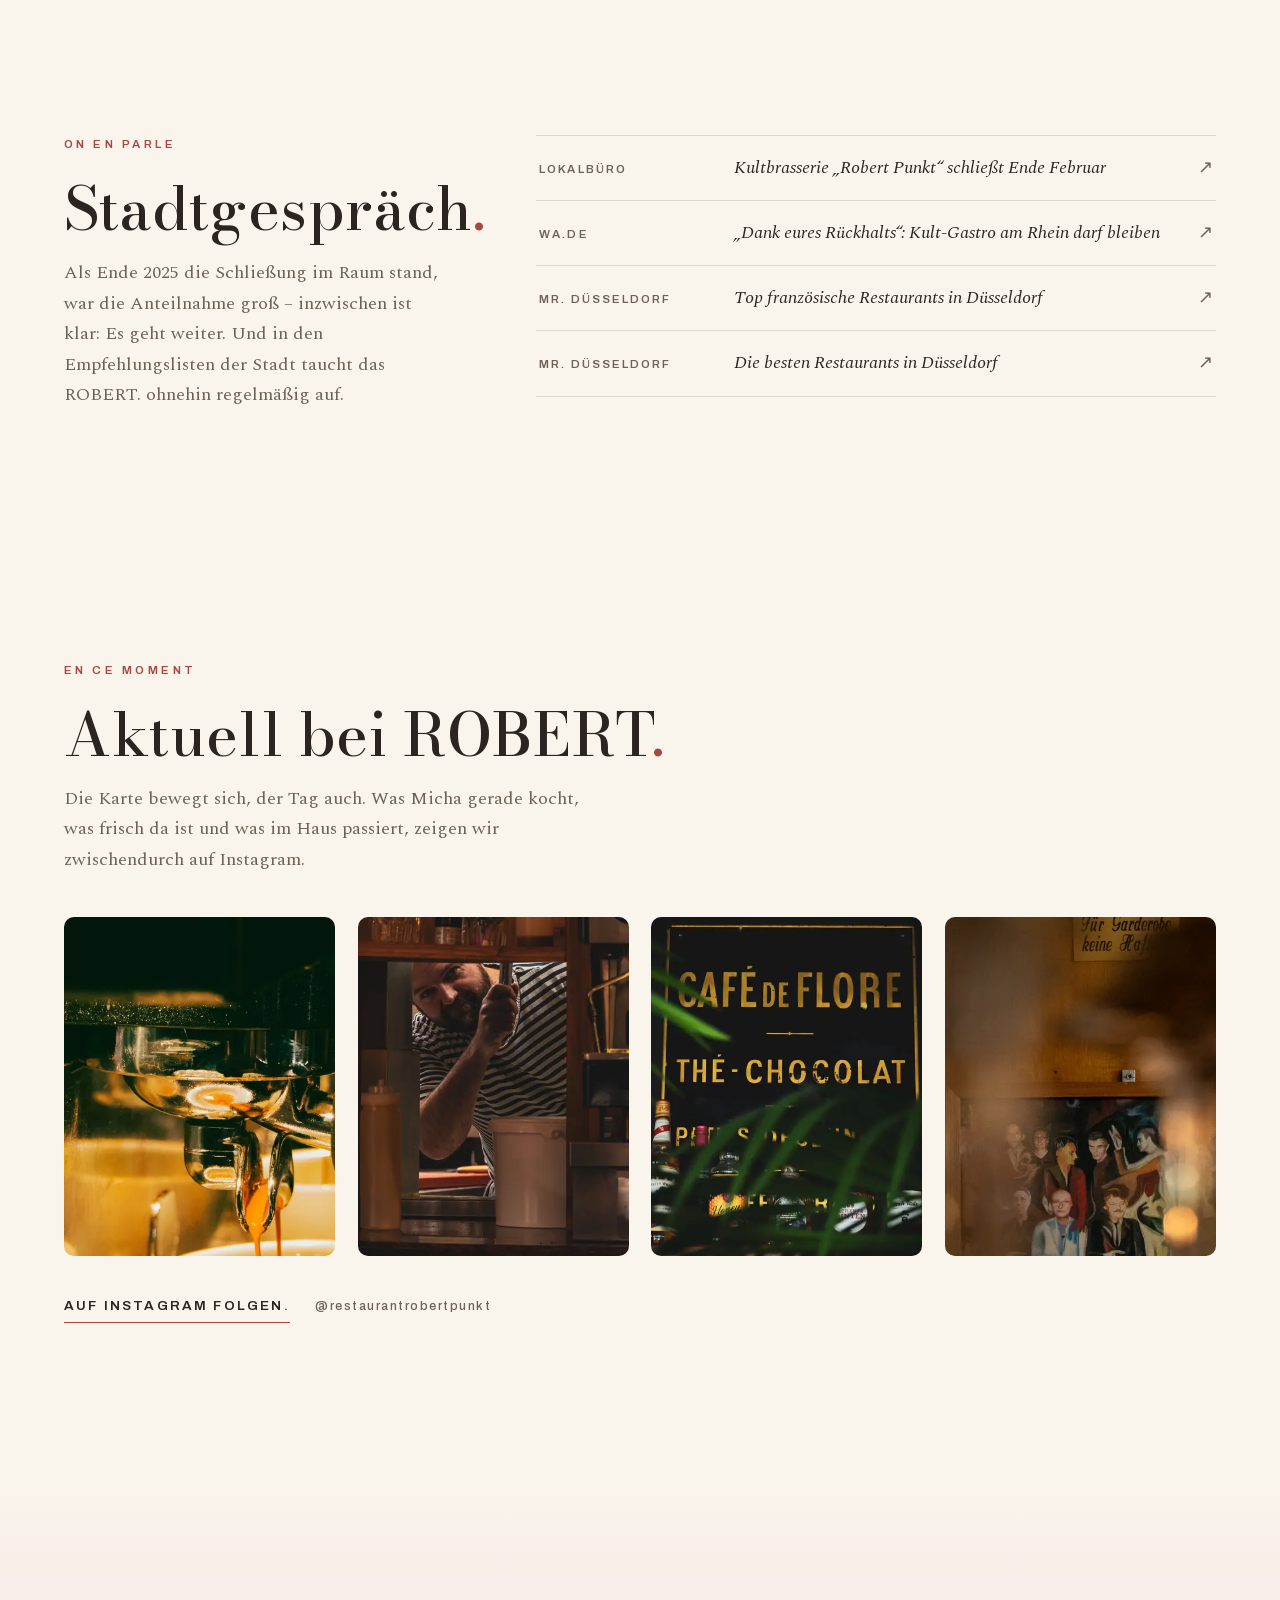
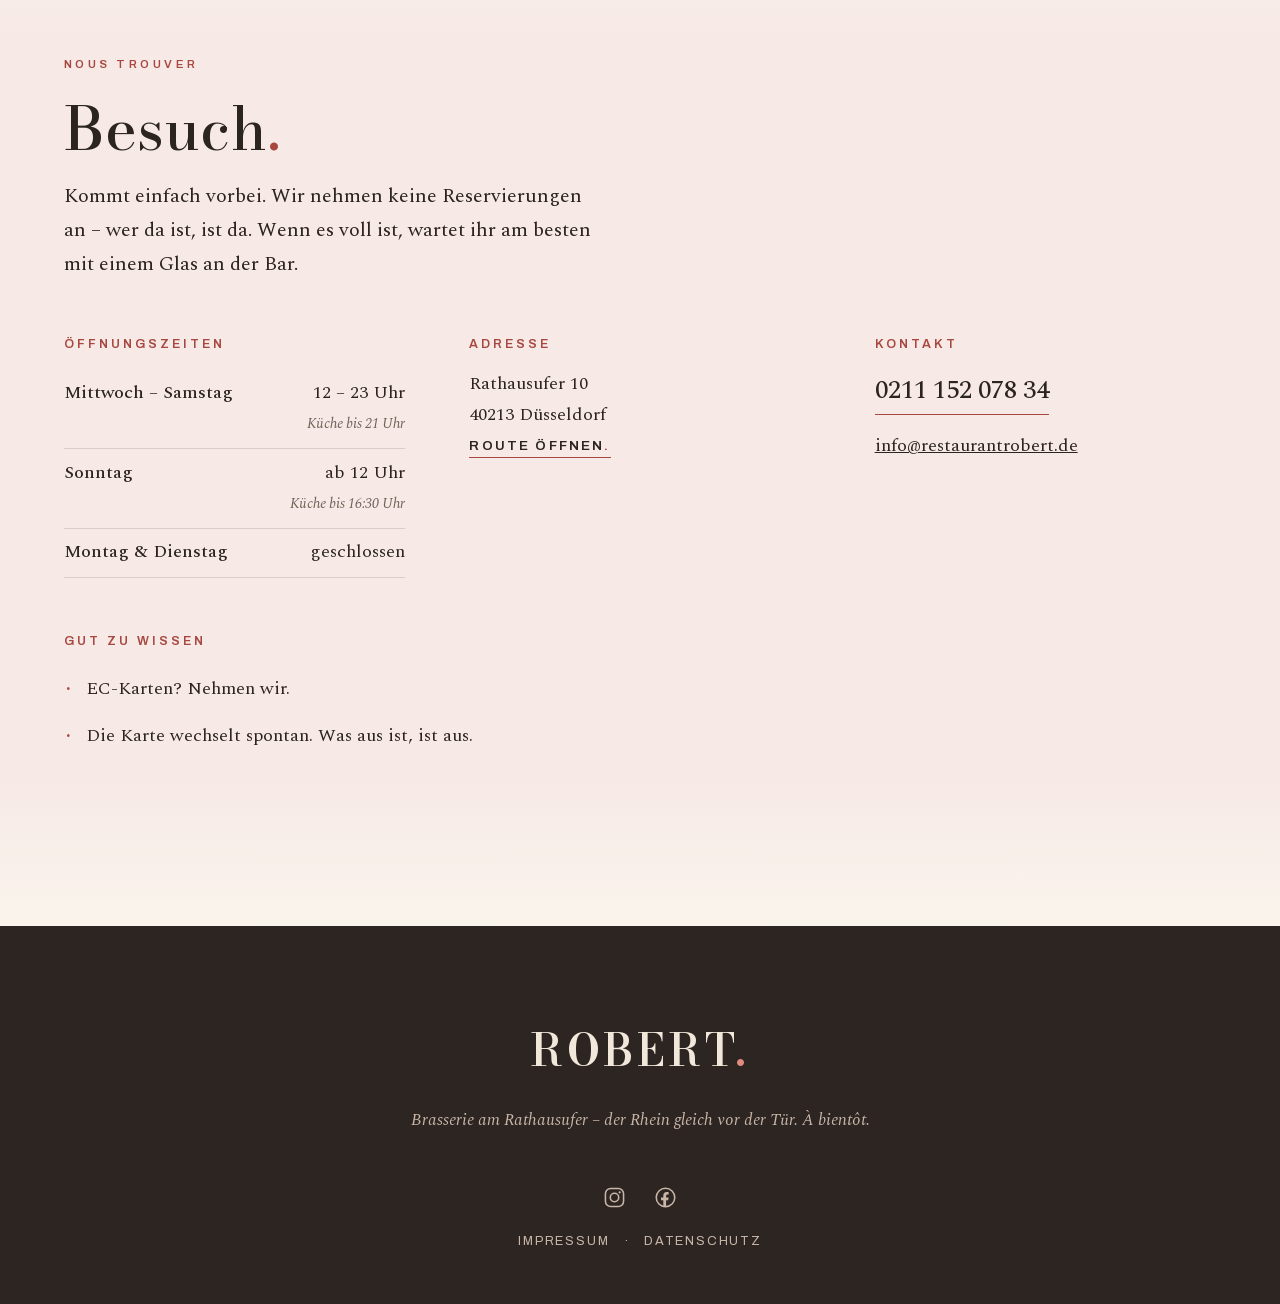
==== commit 7fbf15c9: "Correct owner name to Michael Geisner" ====
--- a/index.html
+++ b/index.html
@@ -224,7 +224,7 @@
         <p class="eyebrow">La Cuisine</p>
         <h2>Die Küche<span class="punkt">.</span></h2>
         <p>
-          Am Herd steht Michael Geißner – Inhaber, Küchenchef, für alle hier
+          Am Herd steht Michael Geisner – Inhaber, Küchenchef, für alle hier
           einfach Micha. Er kocht französisch: Zwiebelsuppe, Austern aus der
           Normandie, Entenkeule, Crème brûlée. Vieles davon über offenem Feuer,
           manches spontan, je nachdem, was der Markt hergibt.
@@ -822,10 +822,10 @@
                        assets/photos/optimized/team-michael-geisner-960.jpg 960w"
                sizes="(min-width: 900px) 22vw, 100vw"
                width="2672" height="4000" loading="lazy"
-               alt="Michael Geißner lehnt an der Bar, Ringelshirt, freundlicher Blick">
+               alt="Michael Geisner lehnt an der Bar, Ringelshirt, freundlicher Blick">
           </picture>
         </figure>
-        <h3>Michael Geißner</h3>
+        <h3>Michael Geisner</h3>
         <p class="team-rolle">Inhaber &amp; Küchenchef</p>
         <p>Gelernt u.&nbsp;a. in Frankreich und Portugal. Vor Jahren die erste
            gemeinsame Station mit Robert – seitdem lässt ihn die französische
